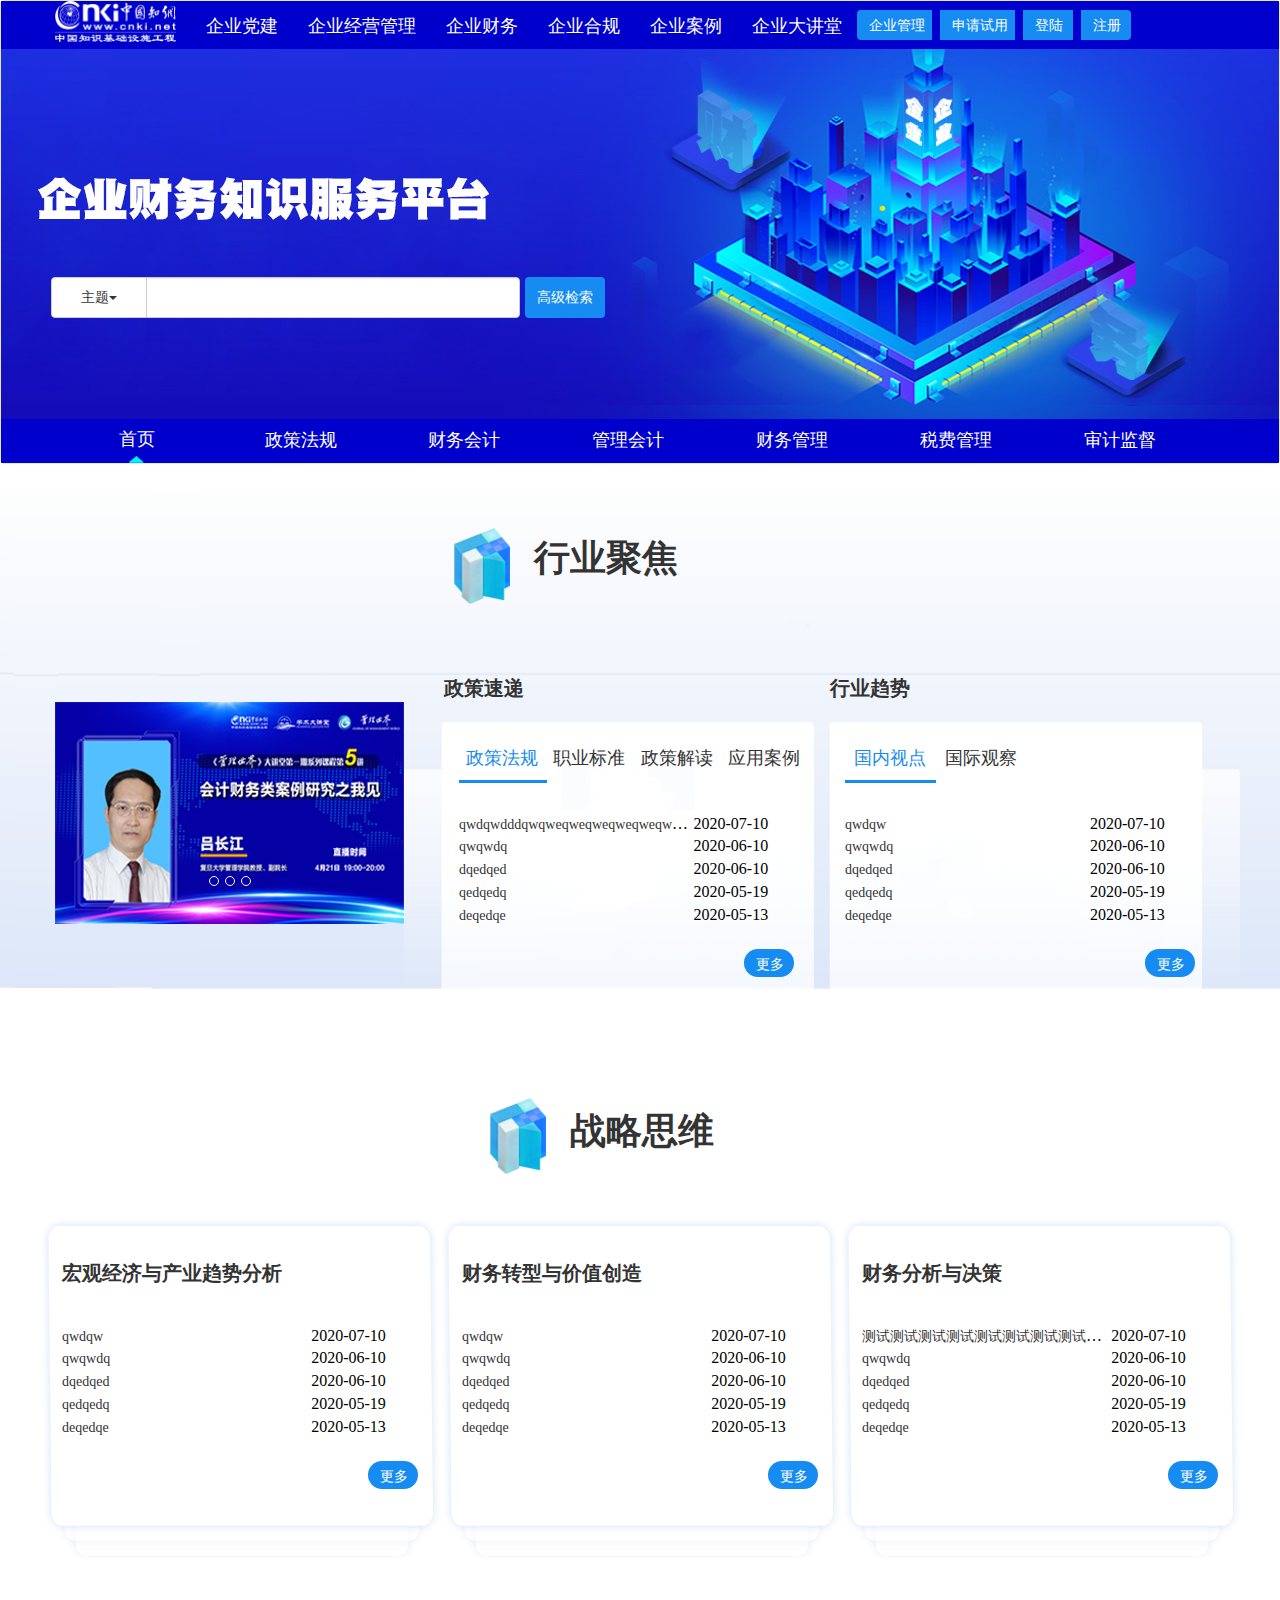
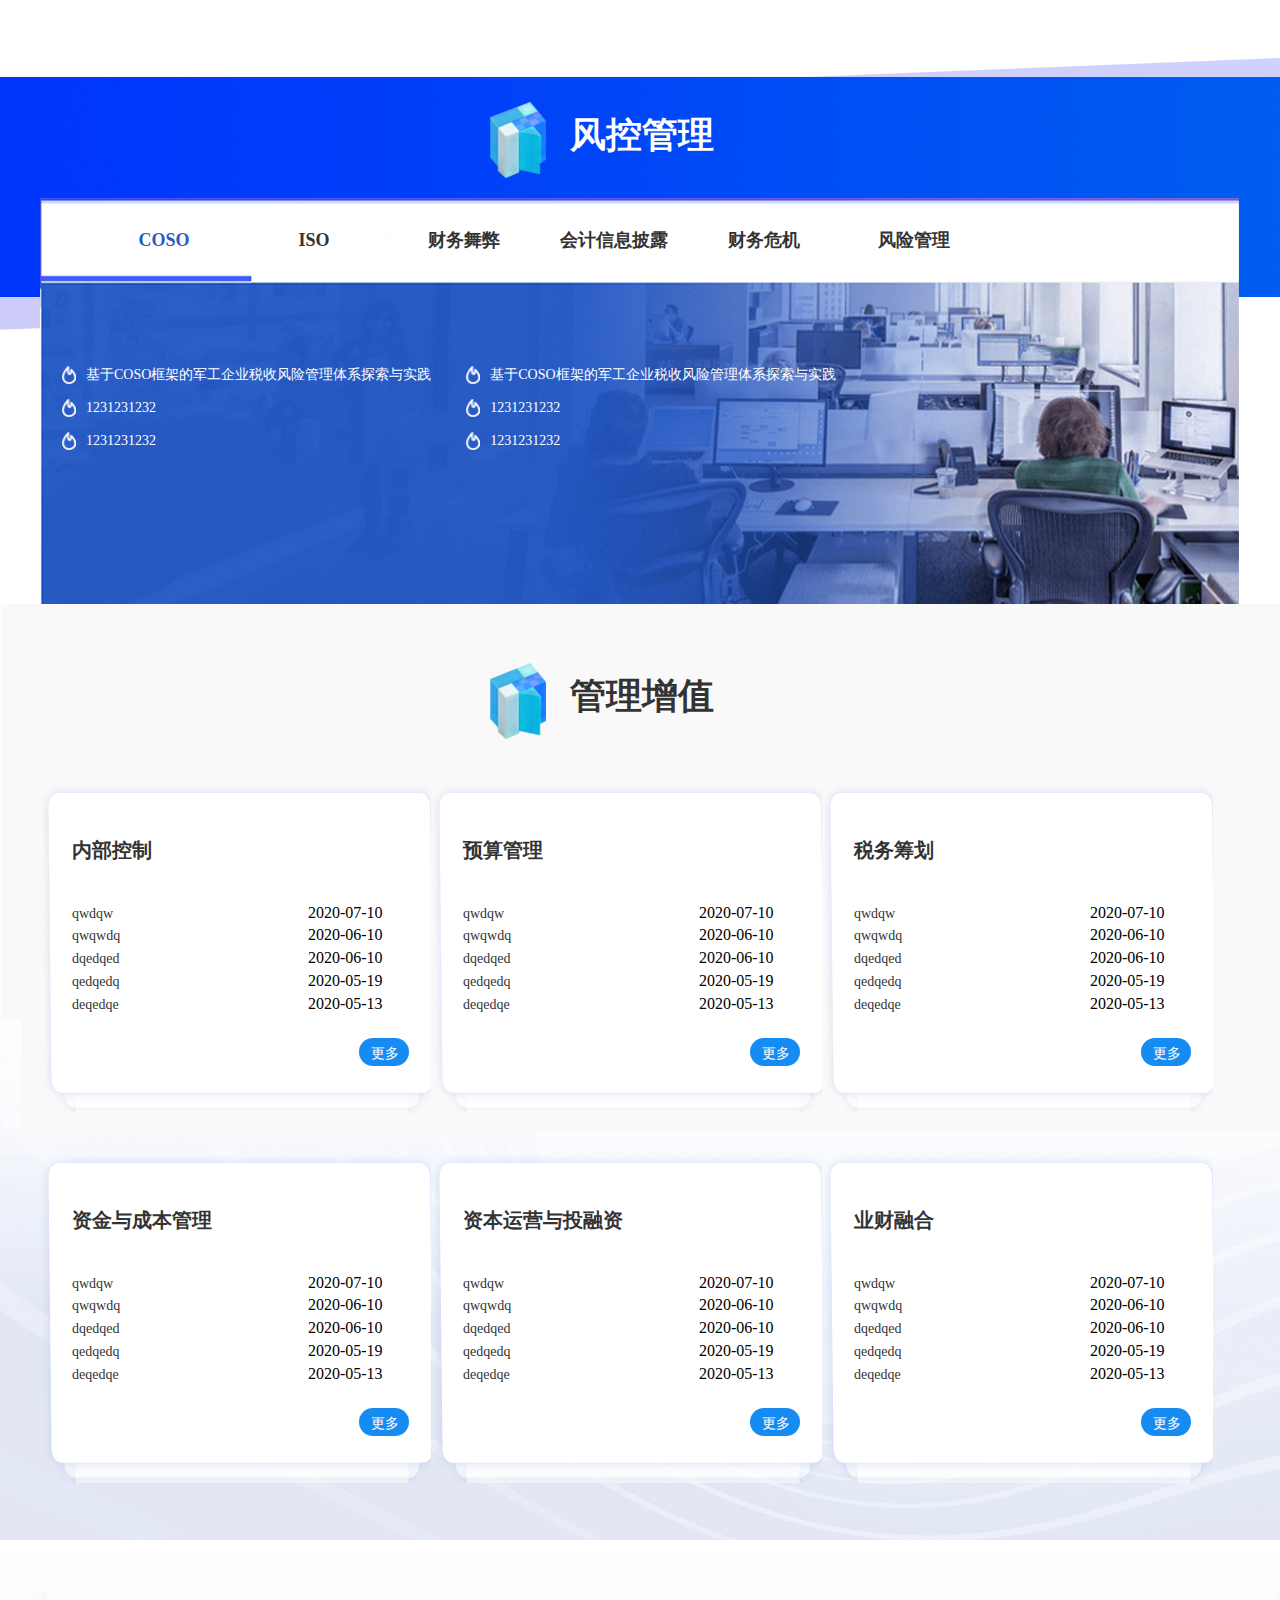
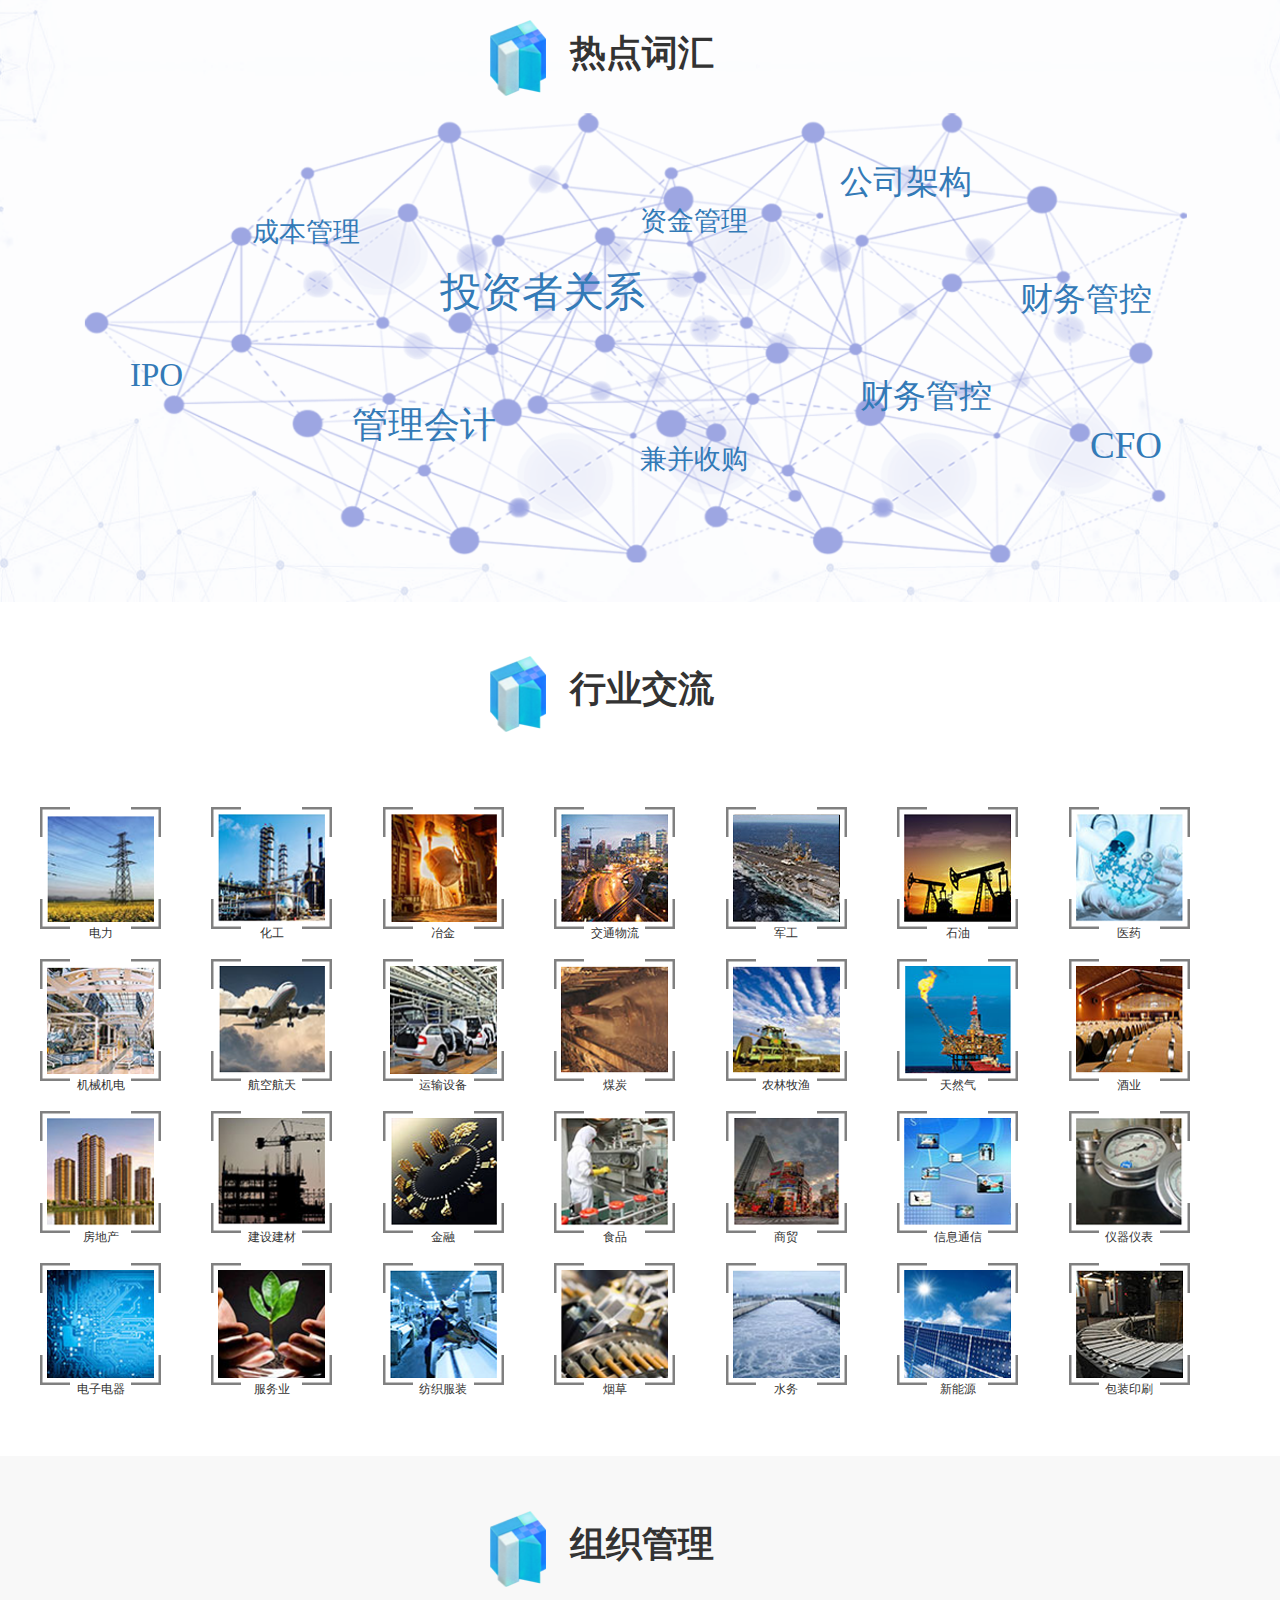
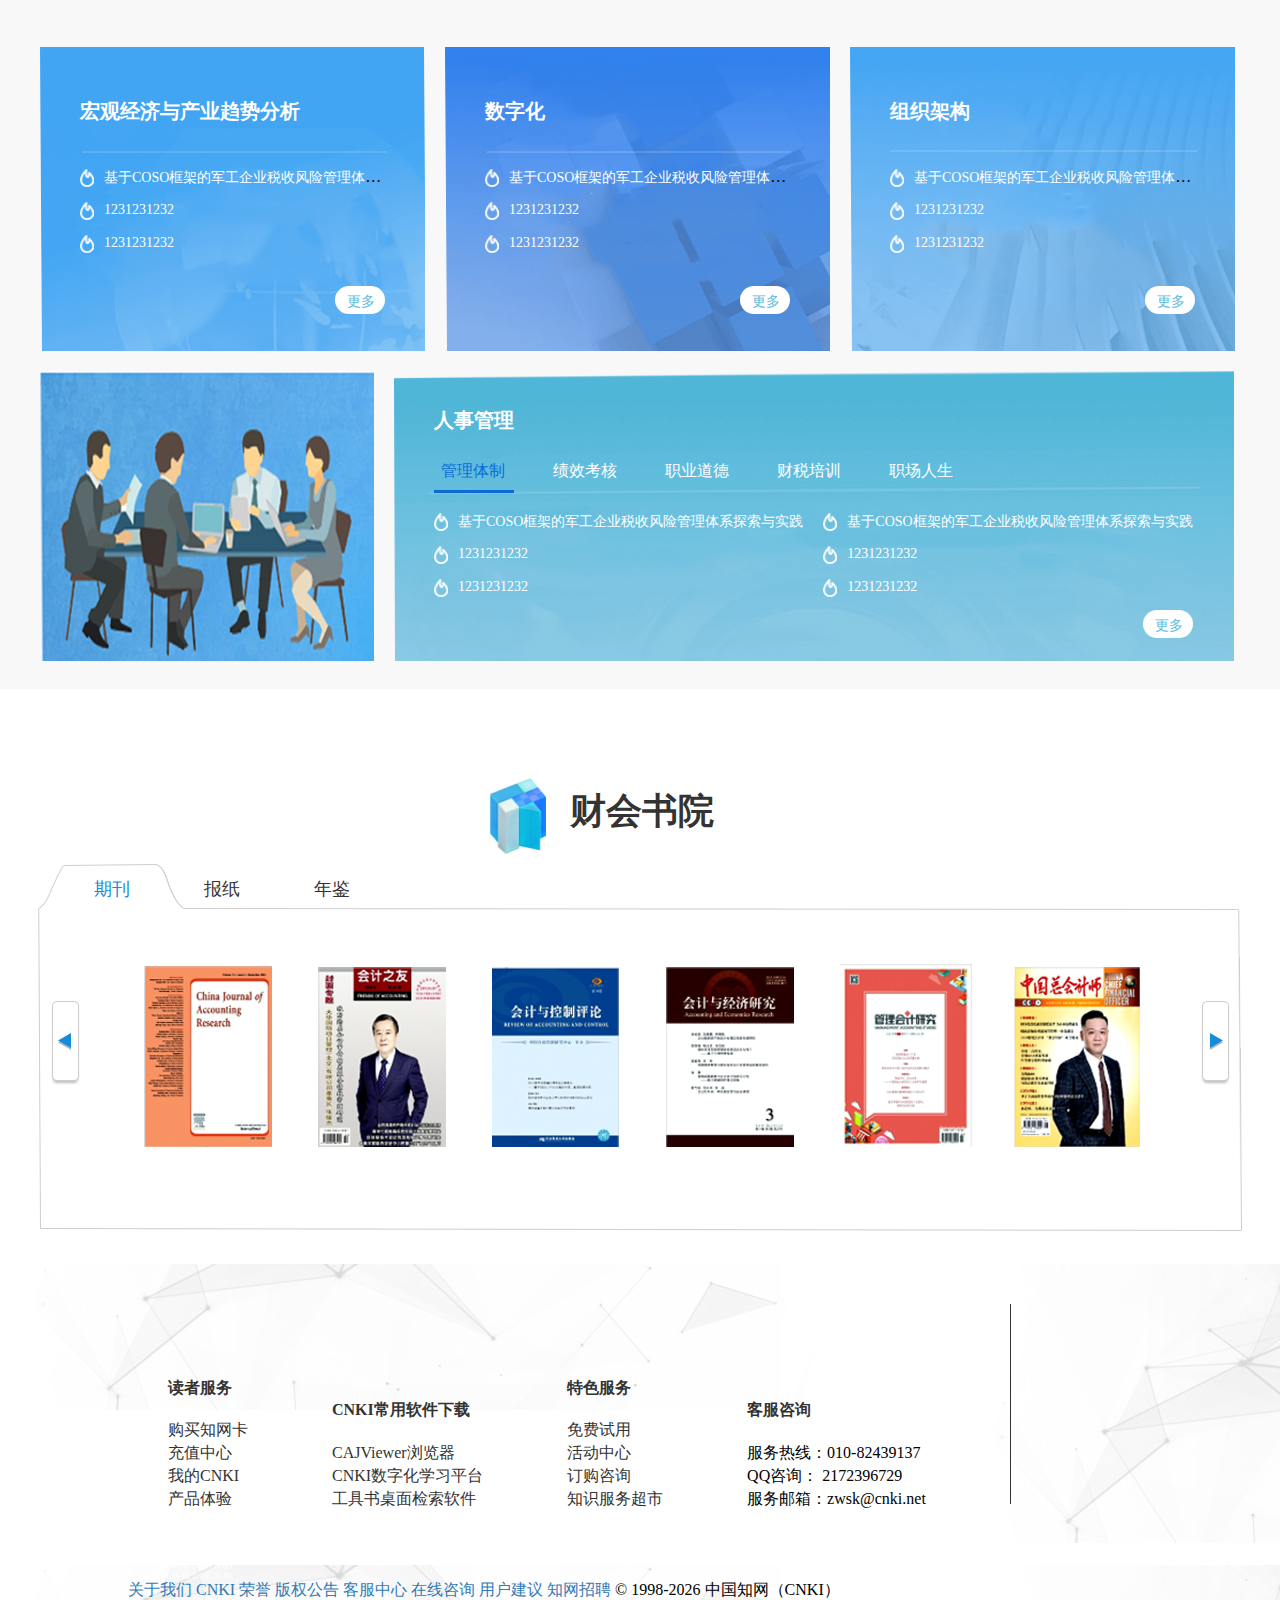
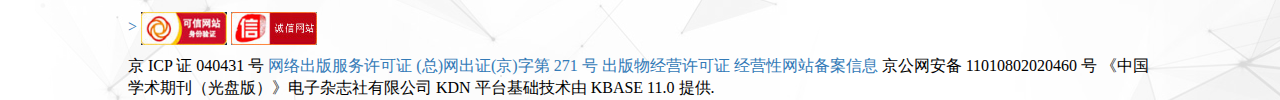
==== index1.html @ 9d5bb86f "update footer" ====
<!DOCTYPE html>
<html>
<head>
	<meta charset="utf-8">
	<meta http-equiv="X-UA-Compatible" content="IE=edge">
	<title>企业财务知识服务平台</title>
	<meta name="viewport" content="width=device-width, initial-scale=1">
	<!-- CSS styles -->
	<!-- Bootstrap -->
	<link rel="stylesheet" href="css/bootstrap.min.css">
    <link rel="stylesheet" href="css/styles1.css">
    <link rel="stylesheet" href="css/header.css">
</head>
<body>
	<!-- 头部内容 -->
	<header>
		<nav id="header-nav" class="navbar navbar-default">
		<div class="header-container">
			<div class="top-header"><!-- brand and top menu -->
					<div id="top-bar">
						<a class="navbar-brand" href="#">
							<img id="brand-img" src="images1/logo.png" alt="Brand" height="41px">
						</a>
						<ul class="nav navbar-nav pull-left" id="top-menu">
						<li><a href="#" target="_blank">企业党建</a></li>	
						<li><a href="#" target="_blank">企业经营管理</a></li>	
						<li><a href="#" target="_blank">企业财务</a></li>
						<li><a href="#" target="_blank">企业合规</a></li>
						<li><a href="#" target="_blank">企业案例</a></li>
						<li><a href="#" target="_blank">企业大讲堂</a></li>
						</ul>
						<div class="btn-group top-bar-group">
							<button class="btn btn-default" id="navbtn-1">企业管理</button>
							<button class="btn btn-default" id="navbtn-2">申请试用</button>
							<button class="btn btn-default" id="sign-in">登陆</button>
							<button class="btn btn-default" id="sign-up">注册</button>
						</div>
					</div>
				</div><!-- top-header -->
			<div id="banner">		
				<div class="search"><!-- 搜索栏目 -->
					<form class="navbar-form navbar-left" id="search-by-theme">
					<!-- 组合搜索 -->
					<div class="input-group">
				      <div class="input-group-btn">
				        <button type="button" class="btn btn-default dropdown-toggle" data-toggle="dropdown" aria-haspopup="true" aria-expanded="false">主题<span class="caret"></span></button>
				        <ul class="dropdown-menu">
				          <li><a href="#">主题1</a></li>
				          <li><a href="#">主题2</a></li>
				          <li><a href="#">主题3</a></li>
				          <li role="separator" class="divider"></li>
				          <li><a href="#">主题4</a></li>
				        </ul>
				      </div><!-- /btn-group -->
				      <input type="text" class="form-control" aria-label="...">
				    </div><!-- /input-group -->
				    <button type="submit" class="btn btn-default" id="search-btn">高级检索</button>
				    <!-- 表单提交 -->
					</form>
				</div><!-- 搜索栏目结束 -->

			</div><!-- end of banner -->
			<!-- 底部菜单栏 -->
				<div class="bottom-menu">
					<div class="container">
				    <ul class="nav navbar-nav">
					<li class="active" id="myactive"><a href="#">首页</a></li>	
					<li><a href="//hydev.cnki.net/kweb/home/index/ZCFGZK" target="_blank">政策法规</a></li>	
					<li><a href="//hydev.cnki.net/Kweb/home/index/CWKJZK" target="_blank">财务会计</a></li>
					<li><a href="//hydev.cnki.net/Kweb/home/index/NBSJZK" target="_blank">管理会计</a></li>
					<li><a href="//hydev.cnki.net/Kweb/home/index/CWGLZK" target="_blank">财务管理</a></li>
					<li><a href="//hydev.cnki.net/Kweb/home/index/SFGLZK" target="_blank">税费管理</a></li>
					<li><a href="//hydev.cnki.net/Kweb/home/index/NBSJZK" target="_blank">审计监督</a></li>
				    </ul>
				    </div>
		       </div><!-- 底部菜单栏结束 -->
		 </div>
		 <!-- 导航栏容器结束 -->
		</nav>
	</header>
	<!-- main-content -->
	<div id="main-content">
		<!-- 行业模块 -->
		<section id="industry">
			<div class="container ins-container">
				<div class="section-title ins-title">
				<img src="images1/section-title.png" alt="section-icon"><span>行业聚焦</span>
				</div> <!-- end of section-title -->
				<div class="ins-content">
					<div id="inbox1">
						<div id="show-img" class="carousel slide" data-ride="carousel">
						<ol class="carousel-indicators">
							<li data-target="#ins-img" data-slide-to="0" class=""></li>
							<li data-target="#ins-img" data-slide-to="1" class=""></li>
							<li data-target="#ins-img" data-slide-to="2" class=""></li>
						</ol>
						 <!-- Wrapper for slides -->
						<div class="carousel-inner" role="listbox">
							<div class="item active">
								<img src="images1/aman.png" alt="">
							</div>
							<div class="item">
								<img src="images1/aman.png" alt="">
							</div>
							<div class="item">
								<img src="images1/aman.png" alt="">
							</div>
						</div>
						<!-- Controls -->
						<!-- <a href="#ins-img" class="left carousel-control" role="button" data-slide="prev">
							<span class="glyphicon glyphicon-chevron-left" aria-hidden="true"></span>
    						<span class="sr-only">Previous</span>
						</a>
						<a href="#ins-img" class="right carousel-control" role="button" data-slide="next">
							<span class="glyphicon glyphicon-chevron-right" aria-hidden="true"></span>
     						<span class="sr-only">Next</span>
						</a> -->
					</div>	
				    </div>
					<div id="inbox2">
						<div class="inbox-title">政策速递</div>
						<div class="inbox-tabs">
							<ul id="inbox2-tab" class="nav-tabs">
								<li><a href="#zcfg" data-toggle="tab">政策法规</a></li>
								<li><a href="#zybz" data-toggle="tab">职业标准</a></li>
								<li><a href="#zcjd" data-toggle="tab">政策解读</a></li>
								<li><a href="#yyal" data-toggle="tab">应用案例</a></li>
							</ul>
						</div>
						<div id="inbox2-content" class="tab-content">
							<div class="tab-pane fade in active" id="zcfg">
								<table class="list-tb">
								<tr><td class="words"><a href="#">qwdqwdddqwqweqweqweqweqweqweqweqweqwe</a></td><td class="date">2020-07-10</td></tr>
								<tr><td class="words"><a href="">qwqwdq</a></td><td class="date">2020-06-10</td></tr>
								<tr><td class="words"><a href="">dqedqed</a></td><td class="date">2020-06-10</td></tr>
								<tr><td class="words"><a href="">qedqedq</a></td><td class="date">2020-05-19</td></tr>
								<tr><td class="words"><a href="">deqedqe</a></td><td class="date">2020-05-13</td></tr>
								</table>
								<button class="more-btn btn btn-default pull-right">更多</button>
							</div>
							<div class="tab-pane fade" id="zybz">
								<table class="list-tb">
								<tr><td class="words"><a href="#">asdasdasdad</a></td><td class="date">2020-07-10</td></tr>
								<tr><td class="words"><a href="">qwqwdq</a></td><td class="date">2020-06-10</td></tr>
								<tr><td class="words"><a href="">dqedqed</a></td><td class="date">2020-06-10</td></tr>
								<tr><td class="words"><a href="">qedqedq</a></td><td class="date">2020-05-19</td></tr>
								<tr><td class="words"><a href="">deqedqe</a></td><td class="date">2020-05-13</td></tr>
								</table>
								<button class="more-btn btn btn-default pull-right">更多</button>
							</div>
							<div class="tab-pane fade" id="zcjd">
								<table class="list-tb">
								<tr><td class="words"><a href="#">qwdqw</a></td><td class="date">2020-07-10</td></tr>
								<tr><td class="words"><a href="">qwqwdq</a></td><td class="date">2020-06-10</td></tr>
								<tr><td class="words"><a href="">dqedqed</a></td><td class="date">2020-06-10</td></tr>
								<tr><td class="words"><a href="">qedqedq</a></td><td class="date">2020-05-19</td></tr>
								<tr><td class="words"><a href="">deqedqe</a></td><td class="date">2020-05-13</td></tr>
								</table>
								<button class="more-btn btn btn-default pull-right">更多</button>
							</div>
							<div class="tab-pane fade" id="yyal">
								<table class="list-tb">
								<tr><td class="words"><a href="#">qwdqw</a></td><td class="date">2020-07-10</td></tr>
								<tr><td class="words"><a href="">qwqwdq</a></td><td class="date">2020-06-10</td></tr>
								<tr><td class="words"><a href="">dqedqed</a></td><td class="date">2020-06-10</td></tr>
								<tr><td class="words"><a href="">qedqedq</a></td><td class="date">2020-05-19</td></tr>
								<tr><td class="words"><a href="">deqedqe</a></td><td class="date">2020-05-13</td></tr>
								</table>
								<button class="more-btn btn btn-default pull-right">更多</button>
							</div>
						</div>
					</div>
					<div id="inbox3">
						<div class="inbox-title">行业趋势</div>
						<div class="inbox-tabs">
							<ul id="inbox3-tab" class="nav-tabs">
								<li><a href="#gnsd" data-toggle="tab">国内视点</a></li>
								<li><a href="#gjgc" data-toggle="tab">国际观察</a></li>
							</ul>
						</div>
						<div id="inbox3-content" class="tab-content">
							<div class="tab-pane fade in active" id="gnsd">
								<table class="list-tb">
								<tr><td class="words"><a href="#">qwdqw</a></td><td class="date">2020-07-10</td></tr>
								<tr><td class="words"><a href="">qwqwdq</a></td><td class="date">2020-06-10</td></tr>
								<tr><td class="words"><a href="">dqedqed</a></td><td class="date">2020-06-10</td></tr>
								<tr><td class="words"><a href="">qedqedq</a></td><td class="date">2020-05-19</td></tr>
								<tr><td class="words"><a href="">deqedqe</a></td><td class="date">2020-05-13</td></tr>
								</table>
								<button class="more-btn btn btn-default pull-right">更多</button>
							</div>
							<div class="tab-pane fade" id="gjgc">
								<table class="list-tb">
								<tr><td class="words"><a href="#">qwdqw</a></td><td class="date">2020-07-10</td></tr>
								<tr><td class="words"><a href="">qwqwdq</a></td><td class="date">2020-06-10</td></tr>
								<tr><td class="words"><a href="">dqedqed</a></td><td class="date">2020-06-10</td></tr>
								<tr><td class="words"><a href="">qedqedq</a></td><td class="date">2020-05-19</td></tr>
								<tr><td class="words"><a href="">deqedqe</a></td><td class="date">2020-05-13</td></tr>
								</table>
								<button class="more-btn btn btn-default pull-right">更多</button>
							</div>
						</div>
					</div>
				</div>
			</div>
		</section>

		<!-- 战略思维模块 -->
		<section id="strategy">
			<div class="str-container">
				<div class="section-title">
					<h2 class="center"><img src="images1/section-title.png" alt="section-icon"><span>战略思维</span></h2>
				</div>
				<div class="str-content">
					<div class="str-box">
						<div class="str-sub-title">宏观经济与产业趋势分析</div>
						<table class="list-tb">
							<tr><td class="words"><a href="#">qwdqw</a></td><td class="date">2020-07-10</td></tr>
							<tr><td class="words"><a href="">qwqwdq</a></td><td class="date">2020-06-10</td></tr>
							<tr><td class="words"><a href="">dqedqed</a></td><td class="date">2020-06-10</td></tr>
							<tr><td class="words"><a href="">qedqedq</a></td><td class="date">2020-05-19</td></tr>
							<tr><td class="words"><a href="">deqedqe</a></td><td class="date">2020-05-13</td></tr>
						</table>
						<button class="more-btn btn btn-default pull-right">更多</button>
					</div>
					<div class="str-box">
						<div class="str-sub-title">财务转型与价值创造</div>
						<table class="list-tb">
							<tr><td class="words"><a href="#">qwdqw</a></td><td class="date">2020-07-10</td></tr>
							<tr><td class="words"><a href="">qwqwdq</a></td><td class="date">2020-06-10</td></tr>
							<tr><td class="words"><a href="">dqedqed</a></td><td class="date">2020-06-10</td></tr>
							<tr><td class="words"><a href="">qedqedq</a></td><td class="date">2020-05-19</td></tr>
							<tr><td class="words"><a href="">deqedqe</a></td><td class="date">2020-05-13</td></tr>
						</table>
						<button class="more-btn btn btn-default pull-right">更多</button>
					</div>
					<div class="str-box">
						<div class="str-sub-title">财务分析与决策</div>
						<table class="list-tb">
							<tr><td class="words"><a href="#">测试测试测试测试测试测试测试测试测试测试测试测试测试测试测试</a></td><td class="date">2020-07-10</td></tr>
							<tr><td class="words"><a href="">qwqwdq</a></td><td class="date">2020-06-10</td></tr>
							<tr><td class="words"><a href="">dqedqed</a></td><td class="date">2020-06-10</td></tr>
							<tr><td class="words"><a href="">qedqedq</a></td><td class="date">2020-05-19</td></tr>
							<tr><td class="words"><a href="">deqedqe</a></td><td class="date">2020-05-13</td></tr>
						</table>
						<button class="more-btn btn btn-default pull-right">更多</button>
						</div>
				</div><!-- end of str-content -->
			</div>
		</section>

		<!-- 风控管理模块 -->
		<section id="risk-management">
			<div class="rsk-container">
				<div class="section-title">
				<h2 class="center"><img src="images1/section-title.png" alt="section-icon"><span>风控管理</span></h2>
				</div>
				<div class="risk-content">
					<div id="rsk-title">
						<ul id="rsk-tab" class="nav-tabs">
							<li><a href="#coso" data-toggle="tab">COSO</a></li>
							<li><a href="#iso" data-toggle="tab">ISO</a></li>
							<li><a href="#cwwb" data-toggle="tab">财务舞弊</a></li>
							<li><a href="#kjxx" data-toggle="tab">会计信息披露</a></li>
							<li><a href="#cwwj" data-toggle="tab">财务危机</a></li>
							<li><a href="#fxgl" data-toggle="tab">风险管理</a></li>
						</ul>
					</div>
					<div id="rsk-body" class="tab-content">
						<div class="tab-pane fade in active" id="coso">
							<div class="rsk-left">
								<ul class="nav bullet-points">
								<li><img src="images1/01-icon.png" alt=""><span>基于COSO框架的军工企业税收风险管理体系探索与实践</span></li>
								<li><img src="images1/01-icon.png" alt=""><span>1231231232</span></li>
								<li><img src="images1/01-icon.png" alt=""><span>1231231232</span></li>
								</ul>
							</div>
							<div class="rsk-right">
								<ul class="nav bullet-points">
								<li><img src="images1/01-icon.png" alt=""><span>基于COSO框架的军工企业税收风险管理体系探索与实践</span></li>
								<li><img src="images1/01-icon.png" alt=""><span>1231231232</span></li>
								<li><img src="images1/01-icon.png" alt=""><span>1231231232</span></li>
								</ul>
							</div>
						</div>
						<div class="tab-pane fade" id="iso">
							<div class="rsk-left">
								<ul class="nav bullet-points">
								<li><img src="images1/01-icon.png" alt=""><span>基于COSO框架的军工企业税收风险管理体系探索与实践</span></li>
								<li><img src="images1/01-icon.png" alt=""><span>1231231232</span></li>
								<li><img src="images1/01-icon.png" alt=""><span>1231231232</span></li>
								</ul>
							</div>
							<div class="rsk-right">
								<ul class="nav bullet-points">
								<li><img src="images1/01-icon.png" alt=""><span>基于COSO框架的军工企业税收风险管理体系探索与实践</span></li>
								<li><img src="images1/01-icon.png" alt=""><span>1231231232</span></li>
								<li><img src="images1/01-icon.png" alt=""><span>1231231232</span></li>
								</ul>
							</div>
						</div>
						<div class="tab-pane fade" id="cwwb">
							<div class="rsk-left">
								<ul class="nav bullet-points">
								<li><img src="images1/01-icon.png" alt=""><span>基于COSO框架的军工企业税收风险管理体系探索与实践</span></li>
								<li><img src="images1/01-icon.png" alt=""><span>1231231232</span></li>
								<li><img src="images1/01-icon.png" alt=""><span>1231231232</span></li>
								</ul>
							</div>
							<div class="rsk-right">
								<ul class="nav bullet-points">
								<li><img src="images1/01-icon.png" alt=""><span>基于COSO框架的军工企业税收风险管理体系探索与实践</span></li>
								<li><img src="images1/01-icon.png" alt=""><span>1231231232</span></li>
								<li><img src="images1/01-icon.png" alt=""><span>1231231232</span></li>
								</ul>
							</div>
						</div>
						<div class="tab-pane fade" id="kjxx">
							<div class="rsk-left">
								<ul class="nav bullet-points">
								<li><img src="images1/01-icon.png" alt=""><span>基于COSO框架的军工企业税收风险管理体系探索与实践</span></li>
								<li><img src="images1/01-icon.png" alt=""><span>1231231232</span></li>
								<li><img src="images1/01-icon.png" alt=""><span>1231231232</span></li>
								</ul>
							</div>
							<div class="rsk-right">
								<ul class="nav bullet-points">
								<li><img src="images1/01-icon.png" alt=""><span>基于COSO框架的军工企业税收风险管理体系探索与实践</span></li>
								<li><img src="images1/01-icon.png" alt=""><span>1231231232</span></li>
								<li><img src="images1/01-icon.png" alt=""><span>1231231232</span></li>
								</ul>
							</div>
						</div>
						<div class="tab-pane fade" id="cwwj">
							<div class="rsk-left">
								<ul class="nav bullet-points">
								<li><img src="images1/01-icon.png" alt=""><span>基于COSO框架的军工企业税收风险管理体系探索与实践</span></li>
								<li><img src="images1/01-icon.png" alt=""><span>1231231232</span></li>
								<li><img src="images1/01-icon.png" alt=""><span>1231231232</span></li>
								</ul>
							</div>
							<div class="rsk-right">
								<ul class="nav bullet-points">
								<li><img src="images1/01-icon.png" alt=""><span>基于COSO框架的军工企业税收风险管理体系探索与实践</span></li>
								<li><img src="images1/01-icon.png" alt=""><span>1231231232</span></li>
								<li><img src="images1/01-icon.png" alt=""><span>1231231232</span></li>
								</ul>
							</div>
						</div>
						<div class="tab-pane fade" id="fxgl">
							<div class="rsk-left">
								<ul class="nav bullet-points">
								<li><img src="images1/01-icon.png" alt=""><span>基于COSO框架的军工企业税收风险管理体系探索与实践</span></li>
								<li><img src="images1/01-icon.png" alt=""><span>1231231232</span></li>
								<li><img src="images1/01-icon.png" alt=""><span>1231231232</span></li>
								</ul>
							</div>
							<div class="rsk-right">
								<ul class="nav bullet-points">
								<li><img src="images1/01-icon.png" alt=""><span>基于COSO框架的军工企业税收风险管理体系探索与实践</span></li>
								<li><img src="images1/01-icon.png" alt=""><span>1231231232</span></li>
								<li><img src="images1/01-icon.png" alt=""><span>1231231232</span></li>
								</ul>
							</div>
						</div>
					</div>
				</div>
			</div>
		</section>
		<!-- 管理增值模块 -->
		<section id="improvement-management">
			<div class="imp-container">
				<div class="section-title">
				<h2 class="center"><img src="images1/section-title.png" alt="section-icon"><span>管理增值</span></h2>
				</div>
				<div class="imp-layout">
				<div class="imp-row">
					<div class="imp-box" id="nbkz">
						<div class="imp-subtitle">内部控制</div>
						<div class="imp-boxbody">
							<table class="list-tb">
							<tr><td class="words"><a href="#">qwdqw</a></td><td class="date">2020-07-10</td></tr>
							<tr><td class="words"><a href="">qwqwdq</a></td><td class="date">2020-06-10</td></tr>
							<tr><td class="words"><a href="">dqedqed</a></td><td class="date">2020-06-10</td></tr>
							<tr><td class="words"><a href="">qedqedq</a></td><td class="date">2020-05-19</td></tr>
							<tr><td class="words"><a href="">deqedqe</a></td><td class="date">2020-05-13</td></tr>
						</table>
						<button class="more-btn btn btn-default pull-right">更多</button>
						</div>
					</div>
					<div class="imp-box" id="ysgl">
						<div class="imp-subtitle">预算管理</div>
						<div class="imp-boxbody">
							<table class="list-tb">
							<tr><td class="words"><a href="#">qwdqw</a></td><td class="date">2020-07-10</td></tr>
							<tr><td class="words"><a href="">qwqwdq</a></td><td class="date">2020-06-10</td></tr>
							<tr><td class="words"><a href="">dqedqed</a></td><td class="date">2020-06-10</td></tr>
							<tr><td class="words"><a href="">qedqedq</a></td><td class="date">2020-05-19</td></tr>
							<tr><td class="words"><a href="">deqedqe</a></td><td class="date">2020-05-13</td></tr>
						</table>
						<button class="more-btn btn btn-default pull-right">更多</button>
						</div>
					</div>
					<div class="imp-box" id="swch">
						<div class="imp-subtitle">税务筹划</div>
						<div class="imp-boxbody">
							<table class="list-tb">
							<tr><td class="words"><a href="#">qwdqw</a></td><td class="date">2020-07-10</td></tr>
							<tr><td class="words"><a href="">qwqwdq</a></td><td class="date">2020-06-10</td></tr>
							<tr><td class="words"><a href="">dqedqed</a></td><td class="date">2020-06-10</td></tr>
							<tr><td class="words"><a href="">qedqedq</a></td><td class="date">2020-05-19</td></tr>
							<tr><td class="words"><a href="">deqedqe</a></td><td class="date">2020-05-13</td></tr>
						</table>
						<button class="more-btn btn btn-default pull-right">更多</button>
						</div>
					</div>
				</div>
				<div class="imp-row">
					<div class="imp-box" id="zjycb">
						<div class="imp-subtitle">资金与成本管理</div>
						<div class="imp-boxbody">
							<table class="list-tb">
							<tr><td class="words"><a href="#">qwdqw</a></td><td class="date">2020-07-10</td></tr>
							<tr><td class="words"><a href="">qwqwdq</a></td><td class="date">2020-06-10</td></tr>
							<tr><td class="words"><a href="">dqedqed</a></td><td class="date">2020-06-10</td></tr>
							<tr><td class="words"><a href="">qedqedq</a></td><td class="date">2020-05-19</td></tr>
							<tr><td class="words"><a href="">deqedqe</a></td><td class="date">2020-05-13</td></tr>
						</table>
						<button class="more-btn btn btn-default pull-right">更多</button>
						</div>
					</div>
					<div class="imp-box" id="zbytr">
						<div class="imp-subtitle">资本运营与投融资</div>
						<div class="imp-boxbody">
							<table class="list-tb">
							<tr><td class="words"><a href="#">qwdqw</a></td><td class="date">2020-07-10</td></tr>
							<tr><td class="words"><a href="">qwqwdq</a></td><td class="date">2020-06-10</td></tr>
							<tr><td class="words"><a href="">dqedqed</a></td><td class="date">2020-06-10</td></tr>
							<tr><td class="words"><a href="">qedqedq</a></td><td class="date">2020-05-19</td></tr>
							<tr><td class="words"><a href="">deqedqe</a></td><td class="date">2020-05-13</td></tr>
						</table>
						<button class="more-btn btn btn-default pull-right">更多</button>
						</div>
					</div>
					<div class="imp-box" id="ycrh">
						<div class="imp-subtitle">业财融合</div>
						<div class="imp-boxbody">
							<table class="list-tb">
							<tr><td class="words"><a href="#">qwdqw</a></td><td class="date">2020-07-10</td></tr>
							<tr><td class="words"><a href="">qwqwdq</a></td><td class="date">2020-06-10</td></tr>
							<tr><td class="words"><a href="">dqedqed</a></td><td class="date">2020-06-10</td></tr>
							<tr><td class="words"><a href="">qedqedq</a></td><td class="date">2020-05-19</td></tr>
							<tr><td class="words"><a href="">deqedqe</a></td><td class="date">2020-05-13</td></tr>
						</table>
						<button class="more-btn btn btn-default pull-right">更多</button>
						</div>
					</div>
				</div>
				</div> <!-- end of imp layout -->
			</div>
		</section>
		<!-- 热点词汇section -->
		<section id="heat-container">
			<div class="heat-container">
				<div class="section-title">
				<h2 class="center"><img src="images1/section-title.png" alt="section-icon"><span>热点词汇</span></h2>
				</div>
				<div class="map-words">
					<div id="mw1"><a href="#" target="_blank">成本管理</a></div>
					<div id="mw2"><a href="#" target="_blank">IPO</a></div>
					<div id="mw3"><a href="#" target="_blank">管理会计</a></div>
					<div id="mw4"><a href="#" target="_blank">投资者关系</a></div>
					<div id="mw5"><a href="#" target="_blank">资金管理</a></div>
					<div id="mw6"><a href="#" target="_blank">兼并收购</a></div>
					<div id="mw7"><a href="#" target="_blank">公司架构</a></div>
					<div id="mw8"><a href="#" target="_blank">财务管控</a></div>
					<div id="mw9"><a href="#" target="_blank">财务管控</a></div>
					<div id="mw10"><a href="#" target="_blank">CFO</a></div>
				</div>
			</div>
		</section>
		<!-- 行业交流模块 -->
		<section id="communication">
			<div class="com-container">
				<div class="section-title">
				<h2 class="center"><img src="images1/section-title.png" alt="section-icon"><span>行业交流</span></h2>
				</div>
				<div class="com-content">
					<table id="com-layout">
				<tr>
					<td><div id="com-box"><a href="#" target="_blank"><img src="images1/ins1-dianli.png" alt="电力"><span>电力</span></a></div></td>
					<td><div id="com-box"><a href="#" target="_blank"><img src="images1/ins2-huagong.png" alt="化工"><span>化工</span></a></div></td>
					<td><div id="com-box"><a href="#" target="_blank"><img src="images1/ins3-yejin.png" alt="冶金"><span>冶金</span></a></div></td>
					<td><div id="com-box"><a href="#" target="_blank"><img src="images1/ins4-jiaotong.jpg" alt="交通物流"><span>交通物流</span></a></div></td>
					<td><div id="com-box"><a href="#" target="_blank"><img src="images1/ins5-jungong.jpg" alt="军工"><span>军工</span></a></div></td>
					<td><div id="com-box"><a href="#" target="_blank"><img src="images1/ins6-shiyou.png" alt="石油"><span>石油</span></a></div></td>
					<td><div id="com-box"><a href="#" target="_blank"><img src="images1/ins7-yiyao.png" alt="医药"><span>医药</span></a></div></td>
				</tr>
				<tr>
					<td><div id="com-box"><a href="#" target="_blank"><img src="images1/ins8-jixie.png" alt="机械机电"><span>机械机电</span></a></div></td>
					<td><div id="com-box"><a href="#" target="_blank"><img src="images1/ins9-hangkong.png" alt="航空航天"><span>航空航天</span></a></div></td>
					<td><div id="com-box"><a href="#" target="_blank"><img src="images1/ins10-yunshu.png" alt="运输设备"><span>运输设备</span></a></div></td>
					<td><div id="com-box"><a href="#" target="_blank"><img src="images1/ins11-meitan.png" alt="煤炭"><span>煤炭</span></a></div></td>
					<td><div id="com-box"><a href="#" target="_blank"><img src="images1/ins12-nonglin.png" alt="农林牧渔"><span>农林牧渔</span></a></div></td>
					<td><div id="com-box"><a href="#" target="_blank"><img src="images1/ins13-tianranqi.png" alt="天然气"><span>天然气</span></a></div></td>
					<td><div id="com-box"><a href="#" target="_blank"><img src="images1/ins14-jiuye.png" alt="酒业"><span>酒业</span></a></div></td>
				</tr>
				<tr>
					<td><div id="com-box"><a href="#" target="_blank"><img src="images1/ins15-fangdichan.png" alt="房地产"><span>房地产</span></a></div></td>
					<td><div id="com-box"><a href="#" target="_blank"><img src="images1/ins16-jianshe.png" alt="建设建材"><span>建设建材</span></a></div></td>
					<td><div id="com-box"><a href="#" target="_blank"><img src="images1/ins17-jinrong.png" alt="金融"><span>金融</span></a></div></td>
					<td><div id="com-box"><a href="#" target="_blank"><img src="images1/ins18-shipin.png" alt="食品"><span>食品</span></a></div></td>
					<td><div id="com-box"><a href="#" target="_blank"><img src="images1/ins19-shangmao.png" alt="商贸"><span>商贸</span></a></div></td>
					<td><div id="com-box"><a href="#" target="_blank"><img src="images1/ins20-xinxi.png" alt="信息通信"><span>信息通信</span></a></div></td>
					<td><div id="com-box"><a href="#" target="_blank"><img src="images1/ins21-yiqi.png" alt="仪器仪表"><span>仪器仪表</span></a></div></td>
				</tr>
				<tr>
					<td><div id="com-box"><a href="#" target="_blank"><img src="images1/ins22-dianzi.png" alt="电子电器"><span>电子电器</span></a></div></td>
					<td><div id="com-box"><a href="#" target="_blank"><img src="images1/ins37-fuwu.png" alt="服务业"><span>服务业</span></a></div></td>
					<td><div id="com-box"><a href="#" target="_blank"><img src="images1/ins38-fangzhi.png" alt="纺织服装"><span>纺织服装</span></a></a></div></td>
					<td><div id="com-box"><a href="#" target="_blank"><img src="images1/ins39-yancao.png" alt="烟草"><span>烟草</span></a></div></td>
					<td><div id="com-box"><a href="#" target="_blank"><img src="images1/ins40-shuiwu.png" alt="水务"><span>水务</span></a></div></td>
					<td><div id="com-box"><a href="#" target="_blank"><img src="images1/ins41-xinenegyuan.png" alt="新能源"><span>新能源</span></a></div></td>
					<td><div id="com-box"><a href="#" target="_blank"><img src="images1/ins42-baozhuang.png" alt="包装印刷"><span>包装印刷</span></a></div></td>
				</tr>
			</table>
				</div>
			</div>
		</section>
		<!-- 组织管理模块 -->
		<section id="organization-management">
			<div class="org-container">
				<div class="section-title">
				<h2 class="center"><img src="images1/section-title.png" alt="section-icon"><span>组织管理</span></h2>
				</div>
				<div class="org-content">
					<div class="org-row">
						<div id="org-box1">
							<div class="org-subtitle">
								宏观经济与产业趋势分析
							</div>
							<div class="org-lists">
								<ul class="nav bullet-points">
								<li><img src="images1/01-icon.png" alt=""><span>基于COSO框架的军工企业税收风险管理体系探索与实践</span></li>
								<li><img src="images1/01-icon.png" alt=""><span>1231231232</span></li>
								<li><img src="images1/01-icon.png" alt=""><span>1231231232</span></li>
								</ul>
								<button class="more-btn-white btn btn-default pull-right">更多</button>
							</div>
						</div>
						<div id="org-box2">
							<div class="org-subtitle">
								数字化
							</div>
							<div class="org-lists">
								<ul class="nav bullet-points">
								<li><img src="images1/01-icon.png" alt=""><span>基于COSO框架的军工企业税收风险管理体系探索与实践</span></li>
								<li><img src="images1/01-icon.png" alt=""><span>1231231232</span></li>
								<li><img src="images1/01-icon.png" alt=""><span>1231231232</span></li>
								</ul>
								<button class="more-btn-white btn btn-default pull-right">更多</button>
							</div>
						</div>
						<div id="org-box3">
							<div class="org-subtitle">
								组织架构
							</div>
							<div class="org-lists">
								<ul class="nav bullet-points">
								<li><img src="images1/01-icon.png" alt=""><span>基于COSO框架的军工企业税收风险管理体系探索与实践</span></li>
								<li><img src="images1/01-icon.png" alt=""><span>1231231232</span></li>
								<li><img src="images1/01-icon.png" alt=""><span>1231231232</span></li>
								</ul>
								<button class="more-btn-white btn btn-default pull-right">更多</button>
							</div>
						</div>
					</div>
					<div class="org-row">
						<div id="org-box4"></div>
						<div id="org-box5">
							<div class="org-subtitle">
								人事管理
							</div>
							<div class="org-tabs">
								<ul id="org-nav" class="nav-tabs">
								<li><a href="#gltz" data-toggle="tab">管理体制</a></li>
								<li><a href="#jxkh" data-toggle="tab">绩效考核</a></li>
								<li><a href="#zydd" data-toggle="tab">职业道德</a></li>
								<li><a href="#cspx" data-toggle="tab">财税培训</a></li>
								<li><a href="#zcrs" data-toggle="tab">职场人生</a></li>
								</ul>
							</div>
							<div class="org-lists tab-content">
								<div class="tab-pane active fade" id="gltz">
									<div class="org-col1">
									<ul class="nav bullet-points">
									<li><img src="images1/01-icon.png" alt=""><span>基于COSO框架的军工企业税收风险管理体系探索与实践</span></li>
									<li><img src="images1/01-icon.png" alt=""><span>1231231232</span></li>
									<li><img src="images1/01-icon.png" alt=""><span>1231231232</span></li>
									</ul>
									</div>
									<div class="org-col2">
									<ul class="nav bullet-points">
									<li><img src="images1/01-icon.png" alt=""><span>基于COSO框架的军工企业税收风险管理体系探索与实践</span></li>
									<li><img src="images1/01-icon.png" alt=""><span>1231231232</span></li>
									<li><img src="images1/01-icon.png" alt=""><span>1231231232</span></li>
									</ul>
									<button class="more-btn-white btn btn-default pull-right">更多</button>
									</div>
								</div>
								<div class="tab-pane fade" id="jxkh">
									<div class="org-col1">
									<ul class="nav bullet-points">
									<li><img src="images1/01-icon.png" alt=""><span>基于COSO框架的军工企业税收风险管理体系探索与实践</span></li>
									<li><img src="images1/01-icon.png" alt=""><span>1231231232</span></li>
									<li><img src="images1/01-icon.png" alt=""><span>1231231232</span></li>
									</ul>
									</div>
									<div class="org-col2">
									<ul class="nav bullet-points">
									<li><img src="images1/01-icon.png" alt=""><span>基于COSO框架的军工企业税收风险管理体系探索与实践</span></li>
									<li><img src="images1/01-icon.png" alt=""><span>1231231232</span></li>
									<li><img src="images1/01-icon.png" alt=""><span>1231231232</span></li>
									</ul>
									<button class="more-btn-white btn btn-default pull-right">更多</button>
									</div>
								</div>
								<div class="tab-pane fade" id="zydd">
									<div class="org-col1">
									<ul class="nav bullet-points">
									<li><img src="images1/01-icon.png" alt=""><span>基于COSO框架的军工企业税收风险管理体系探索与实践</span></li>
									<li><img src="images1/01-icon.png" alt=""><span>1231231232</span></li>
									<li><img src="images1/01-icon.png" alt=""><span>1231231232</span></li>
									</ul>
									</div>
									<div class="org-col2">
									<ul class="nav bullet-points">
									<li><img src="images1/01-icon.png" alt=""><span>基于COSO框架的军工企业税收风险管理体系探索与实践</span></li>
									<li><img src="images1/01-icon.png" alt=""><span>1231231232</span></li>
									<li><img src="images1/01-icon.png" alt=""><span>1231231232</span></li>
									</ul>
									<button class="more-btn-white btn btn-default pull-right">更多</button>
									</div>
								</div>
								<div class="tab-pane fade" id="cspx">
									<div class="org-col1">
									<ul class="nav bullet-points">
									<li><img src="images1/01-icon.png" alt=""><span>基于COSO框架的军工企业税收风险管理体系探索与实践</span></li>
									<li><img src="images1/01-icon.png" alt=""><span>1231231232</span></li>
									<li><img src="images1/01-icon.png" alt=""><span>1231231232</span></li>
									</ul>
									</div>
									<div class="org-col2">
									<ul class="nav bullet-points">
									<li><img src="images1/01-icon.png" alt=""><span>基于COSO框架的军工企业税收风险管理体系探索与实践</span></li>
									<li><img src="images1/01-icon.png" alt=""><span>1231231232</span></li>
									<li><img src="images1/01-icon.png" alt=""><span>1231231232</span></li>
									</ul>
									<button class="more-btn-white btn btn-default pull-right">更多</button>
									</div>
								</div>
								<div class="tab-pane fade" id="zcrs">
									<div class="org-col1">
									<ul class="nav bullet-points">
									<li><img src="images1/01-icon.png" alt=""><span>基于COSO框架的军工企业税收风险管理体系探索与实践</span></li>
									<li><img src="images1/01-icon.png" alt=""><span>1231231232</span></li>
									<li><img src="images1/01-icon.png" alt=""><span>1231231232</span></li>
									</ul>
									</div>
									<div class="org-col2">
									<ul class="nav bullet-points">
									<li><img src="images1/01-icon.png" alt=""><span>基于COSO框架的军工企业税收风险管理体系探索与实践</span></li>
									<li><img src="images1/01-icon.png" alt=""><span>1231231232</span></li>
									<li><img src="images1/01-icon.png" alt=""><span>1231231232</span></li>
									</ul>
									<button class="more-btn-white btn btn-default pull-right">更多</button>
									</div>
								</div>
							</div>
						</div>
					</div>
				</div>
			</div>
		</section>
		<!-- 财会书院模块 -->
		<section id="book-section">
			<div class="book-container">
				<div class="section-title">
				<h2 class="center"><img src="images1/section-title.png" alt="section-icon"><span>财会书院</span></h2>
				</div>
				<div class="book-shelf">
					<div class="book-subtitle">
						<ul id="book-title" class="nav-tabs">
						<li><a href="#qikan" data-toggle="tab">期刊</a></li>
						<li><a href="#baozhi" data-toggle="tab">报纸</a></li>
						<li><a href="#nianjian" data-toggle="tab">年鉴</a></li>
						</ul>
					</div>
					<div id="show-book" class="tab-content">
						<div class="tab-pane fade in active" id="qikan">
							<img src="images1/left.png" class="pull-left btn go-left" alt="">
							<img src="images1/right.png" class="pull-right btn go-right" alt="">
							<div class="books">
							<ul class="book-list">
							<li><a href=""><img src="images1/44-book1.png" alt=""></a></li>
							<li><a href=""><img src="images1/45-book2.png" alt=""></a></li>
							<li><a href=""><img src="images1/46-book3.png" alt=""></a></li>
							<li><a href=""><img src="images1/47-book4.png" alt=""></a></li>
							<li><a href=""><img src="images1/48-book5.png" alt=""></a></li>
							<li><a href=""><img src="images1/49-book6.png" alt=""></a></li>
							</ul>
							</div>
						</div>
						<div class="tab-pane fade" id="baozhi">
							<img src="images1/left.png" class="pull-left btn go-left" alt="go-left" >
							<img src="images1/right.png" class="pull-right btn go-right" alt="go-right">
							<div class="books">
							<ul class="book-list">
							<li><a href=""><img src="images1/44-book1.png" alt=""></a></li>
							<li><a href=""><img src="images1/45-book2.png" alt=""></a></li>
							<li><a href=""><img src="images1/46-book3.png" alt=""></a></li>
							<li><a href=""><img src="images1/47-book4.png" alt=""></a></li>
							<li><a href=""><img src="images1/48-book5.png" alt=""></a></li>
							<li><a href=""><img src="images1/49-book6.png" alt=""></a></li>
							</ul>
							</div>
						</div>
						<div class="tab-pane fade" id="nianjian">
							<img src="images1/left.png" class="pull-left btn go-left" alt="go-left">
							<img src="images1/right.png" class="pull-right btn go-right" alt="go-right">
							<div class="books">
							<ul class="book-list">
							<li><a href=""><img src="images1/44-book1.png" alt=""></a></li>
							<li><a href=""><img src="images1/45-book2.png" alt=""></a></li>
							<li><a href=""><img src="images1/46-book3.png" alt=""></a></li>
							<li><a href=""><img src="images1/47-book4.png" alt=""></a></li>
							<li><a href=""><img src="images1/48-book5.png" alt=""></a></li>
							<li><a href=""><img src="images1/49-book6.png" alt=""></a></li>
							</ul>
							</div>
						</div>
					</div>
				</div>
			</div>
		</section>
	</div>	
	<!-- end of main-content -->
    <div class="footer">
  
    <div class="foot-top wrap" data-edit="y">
          <ul class="content">
              <li>
                  <b>读者服务</b>
                  <a target="_blank"  rel="noopener noreferrer" href="//skcard.cnki.net">购买知网卡</a>
                  <a target="_blank"  rel="noopener noreferrer" href="//zhifu.cnki.net/?platform=skpt/">充值中心</a>
                  <a target="_blank"  rel="noopener noreferrer" href="//i.cnki.net/?platform=skpt/">我的CNKI</a>
                  <a target="_blank"  rel="noopener noreferrer" href="//sk.cnki.net/">产品体验</a>
              </li>
              <li>
                  <b>CNKI常用软件下载</b>
                  <a target="_blank"  rel="noopener noreferrer" href="//cajviewer.cnki.net">CAJViewer浏览器</a>
                  <a target="_blank"  rel="noopener noreferrer" href="//www.cnki.net/software/xzydq.htm#CNKIe-Learning">CNKI数字化学习平台</a>
                  <a target="_blank"  rel="noopener noreferrer" href="//refbook.cnki.net/download.html">工具书桌面检索软件</a>
              </li>
              <li>
                  <b>特色服务</b>
                  <a target="_blank"  rel="noopener noreferrer" href="//sk.cnki.net/#/product/detail?id=4028e9b272a25eb50172a66561ca01a0">免费试用</a>
                  <a target="_blank"  rel="noopener noreferrer" href="//sk.cnki.net/#/activity">活动中心</a>
                  <a target="_blank"  rel="noopener noreferrer" href="//sk.cnki.net/#/contact/">订购咨询</a>
                  <a target="_blank"  rel="noopener noreferrer" href="//sk.cnki.net/">知识服务超市</a>
              </li>
              <li>
                  <b>客服咨询</b>
                  <span>服务热线：010-82439137</span>
                  <span>QQ咨询：  2172396729</span>
                  <span>服务邮箱：zwsk@cnki.net</span>
              </li>
			  <li><div id="divider"></div></li>
			  <li></li>
			  <li></li>
          </ul>
      </div>
      <div class="foot-bot clearfix warp" data-edit="y">
          <div class="t">
              <img src="footer/foot-logo.png" alt="中国知网">
              <p class="mid">
                  <span>
                      <a target="_blank"  rel="noopener noreferrer" href="//www.cnki.net/gycnki/gycnki.htm">关于我们</a>
                      <a target="_blank"  rel="noopener noreferrer" href="//www.cnki.net/other/gonggao/gongsirongyu.html">CNKI 荣誉</a>
                      <a target="_blank"  rel="noopener noreferrer" href="//www.cnki.net/other/gonggao/bqsm.htm">版权公告</a>
                      <a target="_blank"  rel="noopener noreferrer" href="//service.cnki.net/">客服中心</a>
                      <a target="_blank"  rel="noopener noreferrer" href="//help.cnki.net/">在线咨询</a>
                      <a target="_blank"  rel="noopener noreferrer"
                         href="//help.cnki.net/Live800_1_2.aspx?GroupID=503&amp;PageID=101008&amp;Name=&amp;CookieName=TTKN_OnLine_800">用户建议</a>
                      <a target="_blank"  rel="noopener noreferrer" href="//piccache.cnki.net/index/CNKIRecruit/index.html">知网招聘</a>
                  </span>
                  <span id="copyright">© 1998-2021 中国知网（CNKI）</span>
                  <script type="text/javascript">
                      var date = new Date;
                      document.getElementById('copyright').innerHTML = "© 1998-" + date.getFullYear() + " 中国知网（CNKI）";
                  </script>
              </p>
              <p class="right">
                  <!--可信网站图片LOGO安装开始-->
                  <a id="___szfw_logo___" href="//gaige.cnki.net/kexin.html" target="_blank" rel="noopener noreferrer">&gt;
                      <img alt="可信网站" src="footer/kxwz.jpg" height="33" width="86">
                  </a>
                  <!--可信网站图片LOGO安装结束-->
                  <!--诚信网站图片LOGO安装开始-->
                  <a id="A1" href="//gaige.cnki.net/chengxin.html" target="_blank" rel="noopener noreferrer">
                      <img alt="诚信网站" src="footer/cert.jpg" height="33" width="86">
                  </a>
                  <script type="text/javascript">
                      (function () {
                          document.getElementById('___szfw_logo___').oncontextmenu = function () {
                              return false;
                          }
                      })();
                  </script>
                  <!--诚信网站图片LOGO安装结束-->
              </p>
          </div>
          <div class="b">
              <span>
                  京 ICP 证 040431 号
                  <a target="_blank"  rel="noopener noreferrer" href="//piccache.cnki.net/index/images/gb/271.jpg">网络出版服务许可证 (总)网出证(京)字第 271 号</a>
                  <a target="_blank"  rel="noopener noreferrer" href="//piccache.cnki.net/index/images/gb/170001.jpg">出版物经营许可证</a>
                  <a target="_blank"  rel="noopener noreferrer" href="http://www.hd315.gov.cn/beian/view.asp?bianhao=010202005012100021">经营性网站备案信息</a> 京公网安备 11010802020460 号
              </span>
              <span>《中国学术期刊（光盘版）》电子杂志社有限公司</span>
              <span>KDN 平台基础技术由 KBASE 11.0 提供.</span>
          </div>
      </div>
</div>   <!-- end of footer -->

	<!-- jquery -->
	<script type="text/javascript" src="js/lib/jquery.min.js?v=1.2"></script>
    <script type="text/javascript" src="js/lib/jquery-migrate.min.js?v=1.4.1"></script>
	<script type="text/javascript" src="js/lib/html5.js"></script>
	<!-- Bootstrap js引用 -->
	<script src="https://cdn.jsdelivr.net/npm/bootstrap@3.3.7/dist/js/bootstrap.min.js" integrity="sha384-Tc5IQib027qvyjSMfHjOMaLkfuWVxZxUPnCJA7l2mCWNIpG9mGCD8wGNIcPD7Txa" crossorigin="anonymous"></script>
	<!-- script 文件 -->
	<script src="js/script.js"></script>
</body>
</html>
---- css/styles1.css ----
/**通用***/
body{
	font-size: 16px;
    color: #000000;
    font-family: 'Microsoft YaHei', "微软雅黑";
}
header{
	margin-top:0px;
	width: 100%;
}
section{
	width:100%;
}
div#main-content{
	width:100%;
	margin-top:350px;
}
div.footer{
	width:100%;
	padding-left:10%;
	padding-right:10%;
	background: url("../footer/foot-bg.png");
}
/****列表显示***/
table.list-tb{
	width:100%;
	table-layout: fixed;
}
table.list-tb td a{
	width:70%;
	text-align: left;
	overflow: hidden;
	font-size: 14px;
	color:#333333;
	text-decoration: none;
}
table.list-tb td.words{
	word-break: keep-all;
	white-space: nowrap;
	overflow: hidden;
	text-overflow: ellipsis;
}
table.list-tb td.date{
	width:30%;
}
ul.bullet-points{
	width:100%;
}
ul.bullet-points li img{
	width:14px;
	height:18px;
	margin-right: 10px;
}
ul.bullet-points li span{
	color:white;
	font-size: 14px;
	text-align: left;
}
ul.bullet-points li {
	margin-bottom: 10px;
	text-overflow: ellipsis;
    white-space: nowrap;
    overflow: hidden;
}
/****section title***/
div.section-title{
	width:300px;
	margin-left: auto;
	margin-right:auto;
}
div.section-title img{
	width:56px;
	height:76px;
}
div.section-title span{
	font-weight:bold;
	font-size:36px;
	color:#333333;
	margin-left:24px;
}
/**** btns ***/
.more-btn{
	border:0;
	background-color: #168bf2;
	width:50px;
	height: 28px;
	color:white;
	border-radius:30px;
	font-size:14px; 
	margin-top:22px;
}
.more-btn-white{
	border:0;
	background-color:white;
	width:50px;
	height: 28px;
	color:#5ebbdb;
	border-radius:30px;
	font-size:14px; 
	margin-top:22px;
}
/** 通用结束 ***/

/********************header********************/
div#banner{
	height:370px;
	width:1200px;
	margin-left: auto;
	margin-right: auto;
	margin-top: 0px;
	padding-top:220px;
	padding-left: 18px;
}
div.header-container{
	background: url("../images1/bg-banner.jpg") no-repeat center;
}
/*******修改最上面的导航栏**********/
div.top-header{
	background-color:#0000CD;
	background-size: cover;
	width:100%;
	height:48px;
	margin-top:0px;
}
div#top-bar{
	width:1200px;
	margin:0 auto;
	height:100%;
}
img#brand-img{
	position:relative;
	width:121px;
	height:41px;
	top:-15px;
}
ul#top-menu{
	height:45px;
}
ul#top-menu li a{
	color:white;
	font-size: 18px
}
ul#top-menu li a:hover{
	color:#03e2f6;
}
div.top-bar-group{
	height:30px;
	margin-top: 9px;
}
div.top-bar-group button{
	width:75px;
	margin-right: 9px;
	background-color: #168bf2;
	border:0;
	color:white;
	height:100%;
	font-size: 14px;
}
button#sign-in, button#sign-up{
	width:50px;
}
/*******完成修改最上面的导航栏**********/

/******* 修改搜索框 **********/
div.search{
	margin-top:0px;
	margin-left:-22px;
	height:41px;
}
div.input-group{
	width:470px;
	height:100%;
}
#search-by-theme > div > div > button{
	width:96px;
	height:41px;
}
#search-by-theme > div > input{
	width:374px;
	height:41px;
}
#search-btn{
	height:41px;
	border:0;
	background-color: #168bf2;
	color: white;
}
/******* finish 修改搜索框 **********/
/******* 修改底部菜单栏 **********/
div.bottom-menu{
	background-color:#0000CD;
	background-size: cover;
	width:100%;
	height:44px;
	margin-top:0px;
}
#header-nav > div > div.bottom-menu > div{
	height:100%;
}
#header-nav > div > div.bottom-menu > div > ul{
	height:100%;
}
div.bottom-menu div.container{
	width:1200px;
	margin:0 auto;
}
div.bottom-menu > div > ul{
	width:100%;
}
div.bottom-menu > div > ul > li{
	width:14%;
	line-height:40px;
}
div.bottom-menu > div > ul > li:hover{
	background: url("../images1/menu.png") no-repeat center bottom;
}
div.bottom-menu > div > ul > li:active{
	background: url("../images1/menu.png") no-repeat center bottom;
}
#header-nav > div > div.bottom-menu > div > ul > li > a{
	color:white;
	font-size:18px;
	margin-top: -4px;
	text-align: center;
}
#header-nav > div > div.bottom-menu > div > ul > li > a:hover{
	color:#03e2f6;
}
div.bottom-menu > div > ul > li > img{
	position:relative;
	top:-20px;
	left:40px;
}
#myactive a{
	background: url("../images1/menu.png") no-repeat center bottom;
	line-height:100%;
}
/******* finish 修改底部菜单栏 **********/
/******************** end of header ********************/

/******************** main content ********************/
/******* 行业聚焦section **********/
section#industry{
	width:100%;
	height:550px;
	padding-top:64px;
	margin-top: -350px;
	background:url("../images1/bg-industry.png") no-repeat center;
}
div.ins-container{
	width:1200px;
	margin:0 auto;
}
div.ins-content{
	margin-top:58px;
	width:100%;
}
div#inbox1{
	width:349px;
	padding:0;	
	height:222px;
	float:left;
	margin-left:0px;
}
div#inbox2{
	padding-top:12px;
	display:inline-block;
	width:380px;
	height:300px;
	margin-left:25px;	
	padding-left: 15px;
}
div#inbox3{
	padding-top:12px;
	float:right;
	width:380px;
	height:300px;
	margin-right: 15px;
}
#show-img{
	width:349px;
	margin-top: 40px;
}
#industry > div > div.section-title.ins-title{
	position:relative;
	left:-36px;
}
#inbox2-tab > li> a{
	color:#333333;
	font-size:12px;
}
#inbox3-tab > li > a{
	color:#333333;
}
/***新闻栏部分***/
div.inbox-title{
	font-weight: bold;
	font-size: 20px;
	text-align: left;
	color:#333333;
}
div.inbox-tabs{
	width:100%;
	padding-top: 20px;
}
#inbox2-tab{
	height:60px;
	padding-inline-start:15px;
	border:0px;
}
#inbox3-tab{
	height:60px;
	padding-inline-start:15px;
	border:0px;
}
#inbox2-tab > li {
	width:25%;
	display:inline-block;
	height:100%;
	text-align:center;
}
#inbox3-tab > li {
	width:25%;
	display:inline-block;
	height:100%;
	text-align:center;
}
#inbox2-tab > li a{
	text-decoration: none;
	line-height:70px;
	font-size: 18px;
	width:100%;
	border:0px;
}
#inbox3-tab > li a{
	text-decoration: none;
	line-height:70px;
	font-size: 18px;
	width:100%;
	border:0px;
}
#inbox2-content{
	height:170px;
	width:100%;
	padding-top: 20px;
	padding-left: 15px;
	padding-right:15px;
}
#inbox3-content{
	height:170px;
	width:100%;
	padding-top: 20px;
	padding-left: 15px;
	padding-right:15px;
}
/* 选中效果 */
#inbox2-tab > li a:hover{
	color:#168bf2;	
}
#inbox2-tab > li.active a{
	color:#168bf2;	
}
#inbox3-tab > li a:hover{
	color:#168bf2;	
}
#inbox3-tab > li.active a{
	color:#168bf2;	
}
#inbox2-tab > li.active{
	border-bottom:3px solid #168bf2;
}
#inbox3-tab > li.active{
	border-bottom:3px solid #168bf2;
}
/******* 战略思维 section **********/
section#strategy{
	padding-top:34px;
	width:100%;
	margin-top: 30px;
}
div.str-container{
	width:1200px;
	margin:0 auto;
}
div.str-content{
	width:100%;
	display: table;
	margin-top:43px;
}
div.str-box{
	display:table-cell;
	background:url("../images1/bg-box.png") no-repeat;
	width:391px;
	height:340px;
	padding-top:42px;
	padding-left: 22px;
	padding-right: 22px;
	margin-right: 22px;
}
div.str-sub-title{
	font-size: 20px;
	font-weight: bold;
	text-align: left;
	color:#333333;
	margin-bottom: 37px;
}
/******* finish 战略思维 section **********/
/******* 风控管理 section **********/
section#risk-management{
	width:100%;
	margin-top:75px;
	padding-top:50px;
	background: url("../images1/bg-risk.png") no-repeat;
	z-index:-1; 
}
#risk-management > div > div > h2 > span{
	color:white;
}
div.rsk-container{
	width:1200px;
	margin:0 auto;
	height:100%;
	z-index:1;  
}
#risk-management > div > div.risk-content{
	width:100%;
	background: url("../images1/bg-riskbox.png") no-repeat;
	height:406px;
	margin-top: 20px;
}
div#rsk-title{
	height:80px;
	padding-top: 10px;
	padding-left: 10px;
}
ul#rsk-tab.nav-tabs{
	border-bottom: 0px;
}
#rsk-tab > li{
	width:150px;
	height:60px;
	display:inline-block;
	text-align: center;
	padding-top:20px;
	border:0px;
}
#rsk-tab > li a{
	font-weight: bold;
	font-size:18px;
	color:#333333;
	text-decoration: none;
	border:0px;
}
#rsk-tab > li a:hover{
	color:#285ac3;
}
#rsk-tab > li.active a{
	color:#285ac3;
}
/* content layout */
div#rsk-body{
	padding-top:85px;
	padding-left: 22px;
	padding-right: 20%;
}
div.rsk-left{
	width:40%;
	display:inline-block;
}
div.rsk-right{
	width:40%;
	display:inline-block;
	margin-left: 25px;
}
/* end of content layout */
/******* end of 风控管理 section **********/
/******* 管理增值 section **********/
section#improvement-management{
	width:100%;
	background: url("../images1/bg-improvement.png") no-repeat;
	height:938px;
	padding-top: 39px
}
div.imp-container{
	width:1200px;
	margin:0 auto;
}
div.imp-layout{
	margin-top:45px;
	width:100%;
}
div.imp-row{
	margin-bottom: 41px;
	height:329px;
	display: table;
}
div.imp-box{
	display: table-cell;
	height:100%;
	width:391px;
	margin-right: 20px;
	background: url("../images1/bg-box.png") no-repeat;
	padding-top: 52px;
	padding-left: 32px;
	padding-right: 22px;
}
div.imp-subtitle{
	font-weight: bold;
	font-size: 20px;
	text-align: left;
	color:#333333;
}
div.imp-boxbody{
	margin-top: 37px
}
/******* end of 管理增值 section **********/
/******* 热点词汇 section **********/
section#heat-container{
	width:100%;
	background:url("../images1/bg-heatmap.png") no-repeat center bottom;
	margin-top: 10px;
	background-size:cover;
}
div.heat-container{
	width:1200px;
	height:650px;
	margin:0 auto;
	padding-top:48px;
}
div.map-words a{
	text-decoration: none;
}
/****单词布局效果****/
div#mw1 a{
	position:relative;
	top:107px;
	left:212px;
	font-size: 27px;
}
div#mw2 a{
	position:relative;
	top:207px;
	left:90px;
	font-size: 33px;
}
div#mw3 a{
	position:relative;
	top:208px;
	left:312px;
	font-size: 36px;
}
div#mw4 a{
	position:relative;
	top:20px;
	left:400px;
	font-size: 41px;
}
div#mw5 a{
	position:relative;
	top:-100px;
	left:600px;
	font-size: 27px;
}
div#mw6 a{
	position:relative;
	top:100px;
	left:600px;
	font-size:27px;
}
div#mw7 a{
	position:relative;
	top:-220px;
	left:800px;
	font-size: 33px;
}
div#mw8 a{
	position:relative;
	top:-150px;
	left:980px;
	font-size: 33px;
}
div#mw9 a{
	position:relative;
	top:-100px;
	left:820px;
	font-size: 33px;
}
div#mw10 a{
	position:relative;
	top:-100px;
	left:1050px;
	font-size: 37px;
}
/******* end of 热点词汇 section **********/
/******* 行业交流 section **********/
section#communication{
	width:100%;
	padding-top: 34px;
	padding-bottom: 41px;
}
div.com-container{
	width:1200px;
	margin:0 auto;
}
div.com-content{
	padding-top: 65px;
}
/*表格*/
table#com-layout{
	width:100%;
}
table#com-layout  img{
	width:107px;
	height:108px;
	margin:0 auto;
}
table#com-layout #com-box{
	margin-bottom: 30px;
	padding:7px;
	margin-left:0;
	margin-right:0;
	width:121px;
	background: linear-gradient(
        to bottom,
        grey 0px,
        grey 2px,
        transparent 3px,
        transparent 100%
      )
      left top no-repeat,
    linear-gradient(
        to right,
        grey 0px,
        grey 2px,
        transparent 3px,
        transparent 100%
      )
      left top no-repeat,
    linear-gradient(
        to bottom,
        grey 0px,
        grey 2px,
        transparent 3px,
        transparent 100%
      )
      right top no-repeat,
    linear-gradient(
        to left,
        grey 0px,
        grey 2px,
        transparent 3px,
        transparent 100%
      )
      right top no-repeat,
    linear-gradient(
        to top,
        grey 0px,
        grey 2px,
        transparent 3px,
        transparent 100%
      )
      left bottom no-repeat,
    linear-gradient(
        to right,
        grey 0px,
        grey 2px,
        transparent 3px,
        transparent 100%
      )
      left bottom no-repeat,
    linear-gradient(
        to top,
        grey 0px,
        grey 2px,
        transparent 3px,
        transparent 100%
      )
      right bottom no-repeat,
    linear-gradient(
        to left,
        grey 0px,
        grey 2px,
        transparent 3px,
        transparent 100%
      )
      right bottom no-repeat;
  background-size: 30px 30px;
}
div#com-box{
	position:relative;
}
div#com-box span{
	position:absolute;
	top:118px;
	font-size:12px;
	width:80px;
	left:50%;
	margin-left: -40px;
	text-align: center;
	color:#333333;
}
/******* end of 行业交流 section **********/
/******* 组织管理 section **********/
section#organization-management{
	width:100%;
	padding-top: 35px;
	height:833px;
	background-color: #F8F8F8;
}
div.org-container{
	width:1200px;
	margin:0 auto;
}
#organization-management > div > div.org-content{
	padding-top:30px;
}
div.org-content > div.org-row{
	height: 304px;
	margin-top:20px;
	display: table;
	width:100%;
}
/* box layout set up */
#org-box1{
	height:304px;
	width:385px;
	margin-right: 20px;
	display:inline-block;
	background: url("../images1/38-org.png") no-repeat;
	padding-left: 40px;
	padding-right: 40px;
	padding-top: 50px;
}
#org-box2{
	height:304px;
	width:385px;
	margin-right: 20px;
	display:inline-block;
	background: url("../images1/39-org.png") no-repeat;
	padding-left: 40px;
	padding-right: 40px;
	padding-top: 50px;
}
#org-box3{
	height:304px;
	display:inline-block;
	width:385px;
	background: url("../images1/40-org.png") no-repeat;
	padding-left: 40px;
	padding-right: 40px;
	padding-top: 50px;
}
#org-box4{
	background: url("../images1/42-org.png") no-repeat;
	float:left;
	height:290px;
	width:334px;
}
#org-box5{
	background:url("../images1/41-org.png") no-repeat;
	display:inline-block;
	height:290px;
	width:840px;
	margin-left: 20px;
	padding-left: 40px;
	padding-right: 40px;
	padding-top: 35px;
	border:0;
	left:15px;
}
div.org-subtitle{
	color:white;
	font-weight: bold;
	font-size:20px;
	text-align: left;
	width:100%;
}
#org-box5 > div.org-tabs{
	margin-top:15px;
}
/*nav list set up*/
#org-box5 > div.org-lists{
	padding-top: 20px;
}
#org-nav{
	border-bottom: 0px;
	height:30px;
	padding-left: 0px;
}
#org-nav li{
	display:inline-block;
	width:80px;
	height:43px;
	margin-right: 32px;
	text-align: center;
	padding-top: 10px;
}
#org-nav li a{
	height:100%;
	text-decoration: none;
	color:white;
	border:0px;
	font-size: 16px;
}
#org-nav > li.active > a{
	background: none;
	color:#0a6bd7;
}
#org-nav > li.active{
	border-bottom:3px solid  #0a6bd7;
}
#org1{
	height:120px;
	display: table;
}
/* list content */
div.org-col1{
	padding-right: 20px;
	float:left;
}
div.org-col2{
	display: inline-block;
}
#gltz > div.org-col2 > button{
	position:relative;
	top:-20px;
}
/******* end o f组织管理 section **********/
/******* 财会书院 section **********/
section#book-section{
	width:100%;
	padding-top: 69px;
}
div.book-container{
	width:1205px;
	margin:0 auto;
}
div.book-shelf{
	background: url("../images1/43-tab.png") no-repeat;
	height: 400px;
	width:100%;
}
div.org-lists{
	width:100%;
	height:210px;
	padding-top: 40px;
}
/*书本陈列 set up*/
div.book-subtitle{
	height:60px;
}
#book-title{
	border-bottom: 0px;
	margin-left: -10px;
}
#book-title li{
	display:inline-block;
	width:90px;
	text-align: center;
	margin-right: 20px;
	height:50px;
}
#book-title li a{
	color:#333333;
	font-size:18px;
	text-decoration: none;
	border:none;
	line-height: 50px;
}
#book-title li.active a {
	color:#168cd9;
}
#book-title li a:hover{
	color:#168cd9;
}
/* show book */
#show-book{
	padding-top:40px;
}
#show-book> div >img.btn{
	margin-top: 30px;
}
ul.book-list li{
	display:inline-block;
}
div.books{
	width:1000px;
	position:relative;
	margin:0 auto;
	overflow:hidden;
}
div.books ul{
	position:relative;
	padding:0;
	width:3000px;
	margin:0;
}
div.books li{
	width:170px;
	height:180px;
	display:inline-block;
	margin:0;
}
ul.book-list li a{
	border:none;
	margin:0 auto;
}
/******* end of 财会书院 section **********/
/* new footer */
ul.content li{
	display:inline-block;
	margin-top: 0px;
	padding-top: 0px;
	margin-right: 80px;
}
ul.content{
	padding-top: 40px;
}
ul.content li b{
	display:block;
	color:#333333;
	font-weight: bold;
	margin-bottom: 20px;
	margin-top: 0px;
}
ul.content li a{
	display:block;
	text-decoration: none; 
	color:#333333;
}
ul.content li span{
	display:block;
}
div#divider{
	float:right;
	width:1px;
	height:200px;
	background-color: #333333;
}
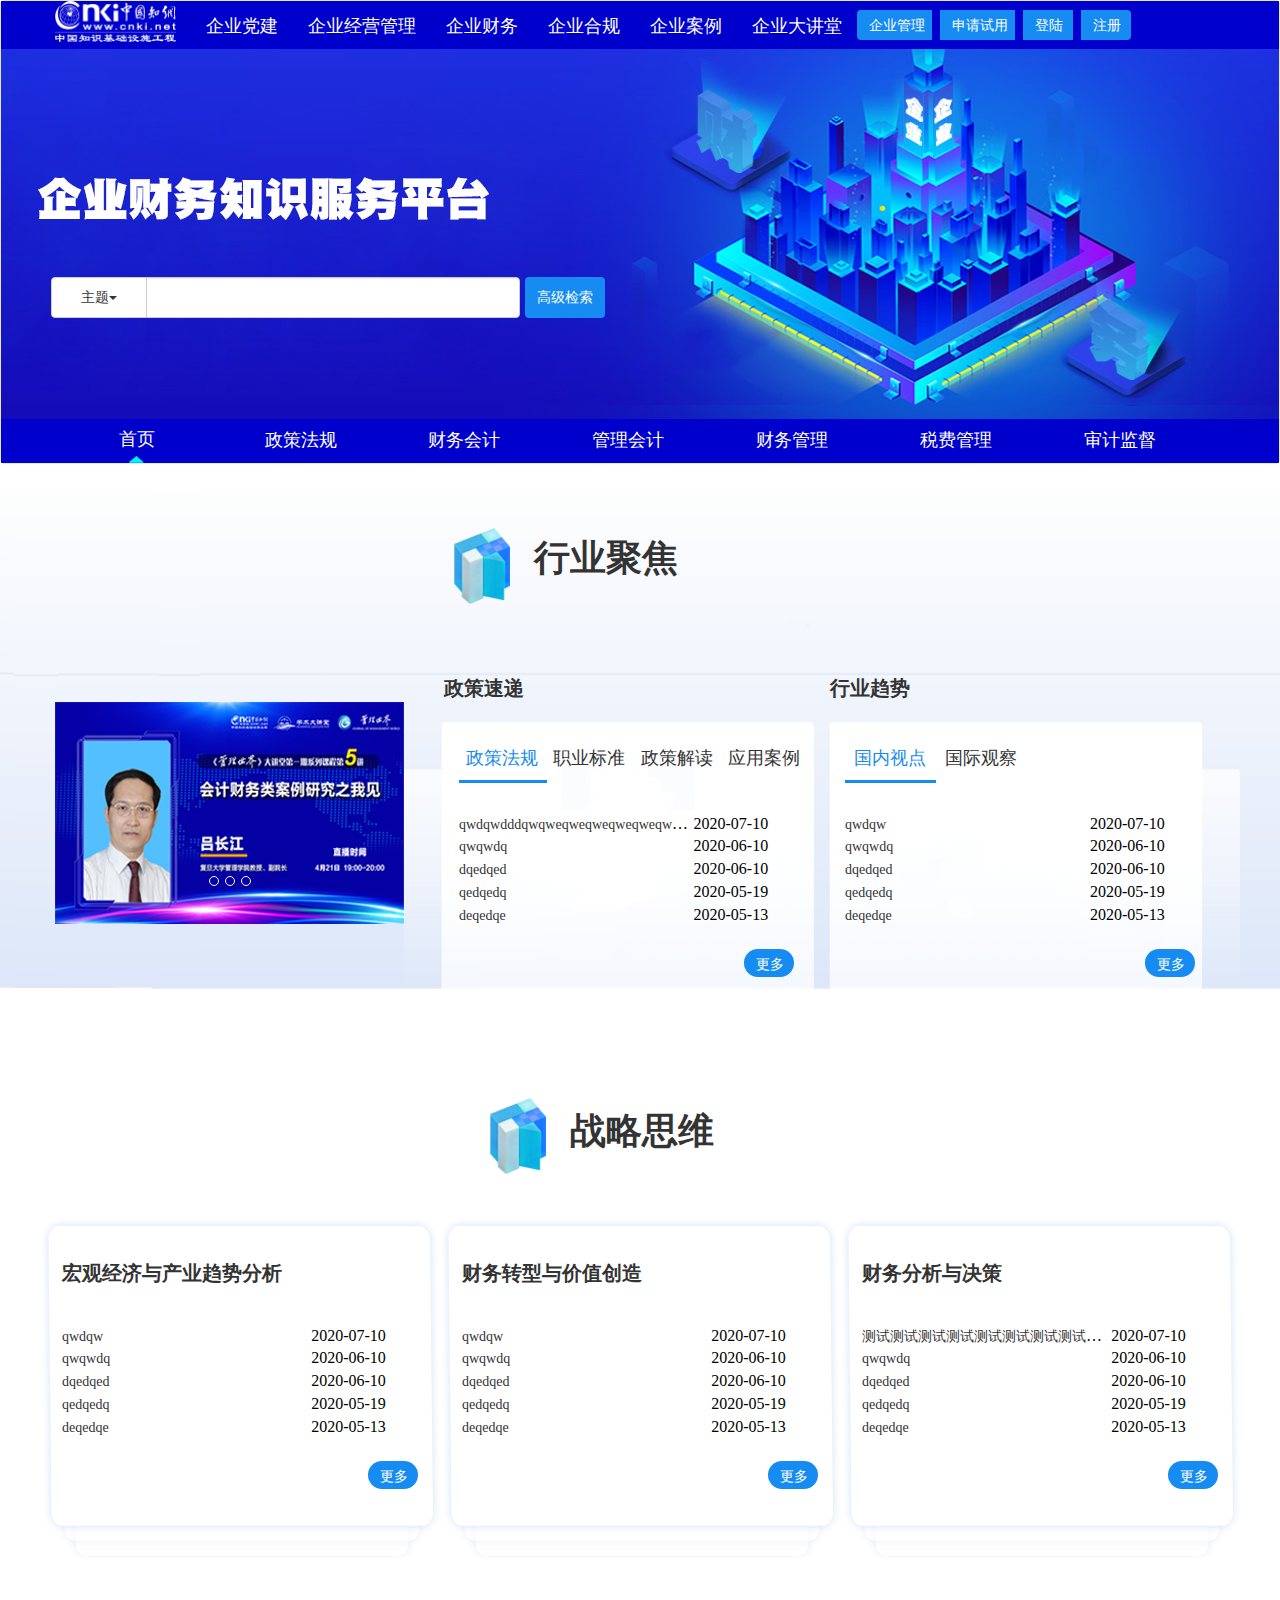
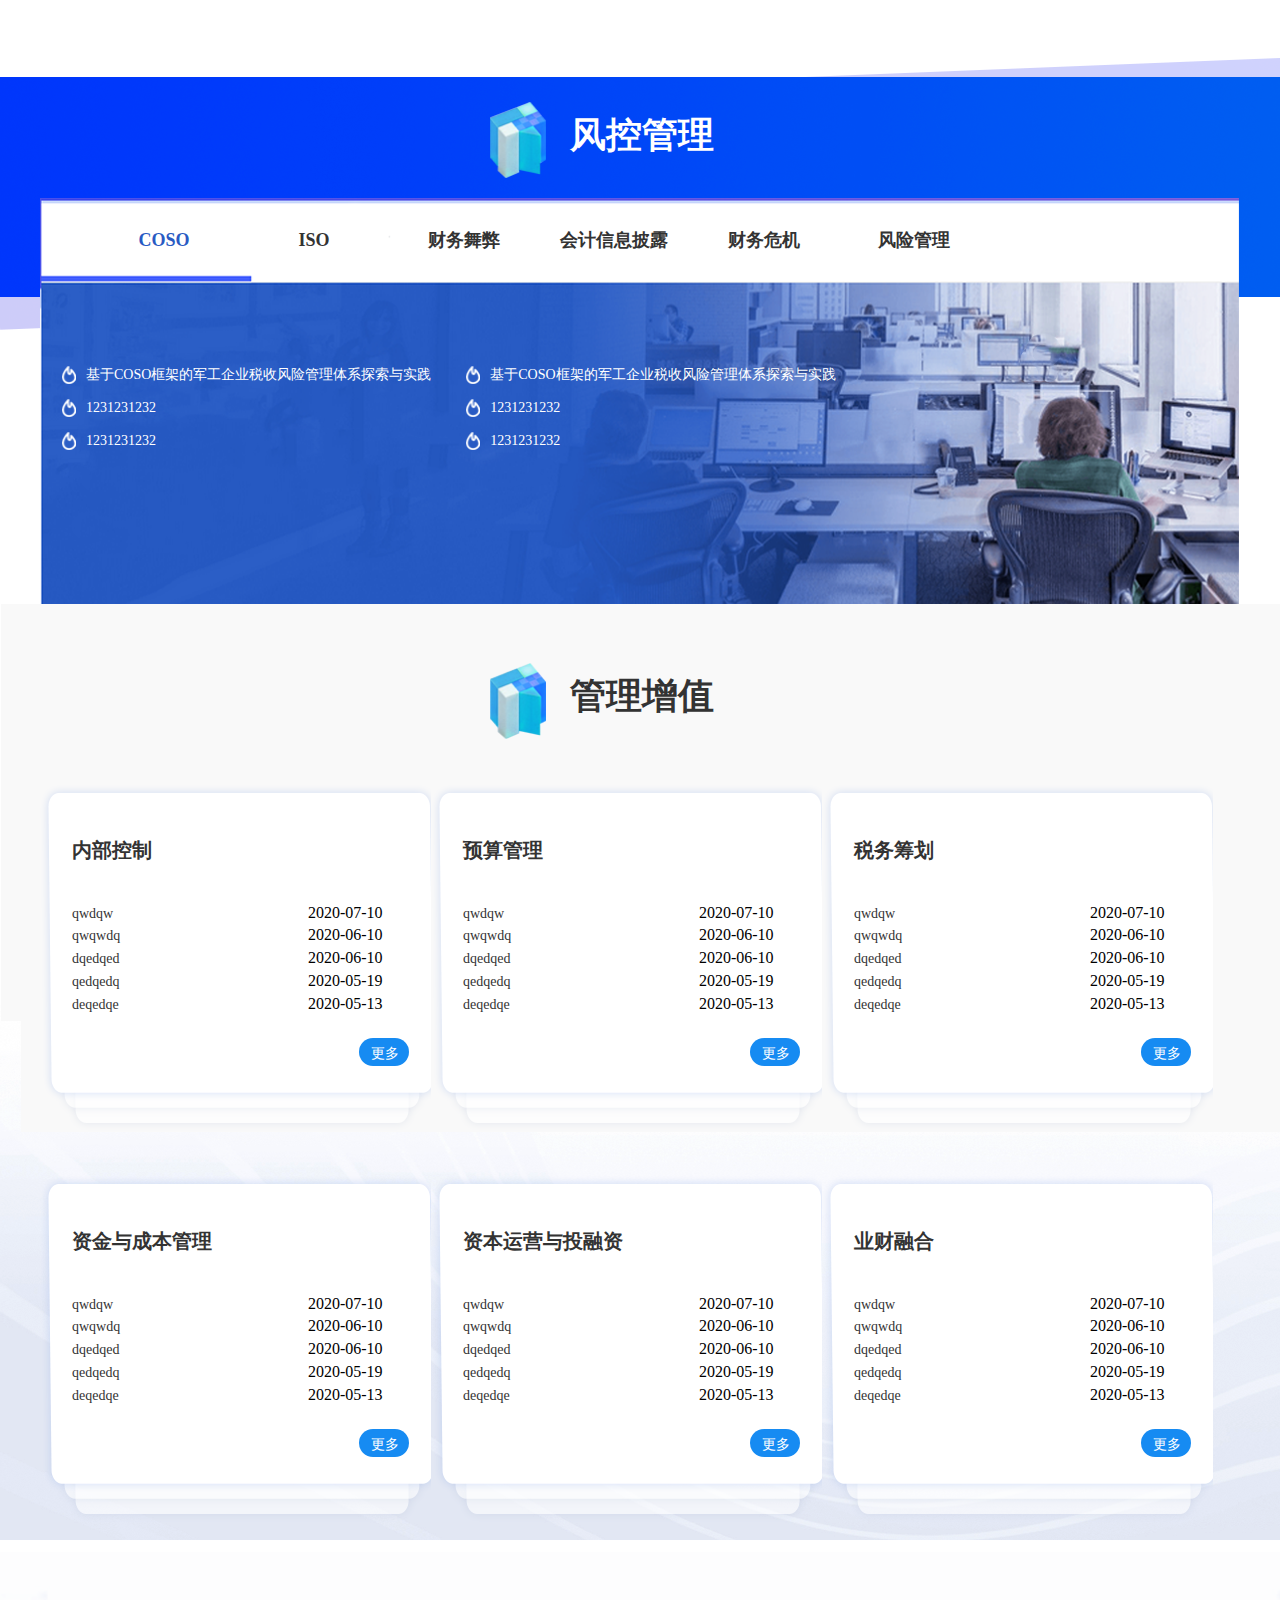
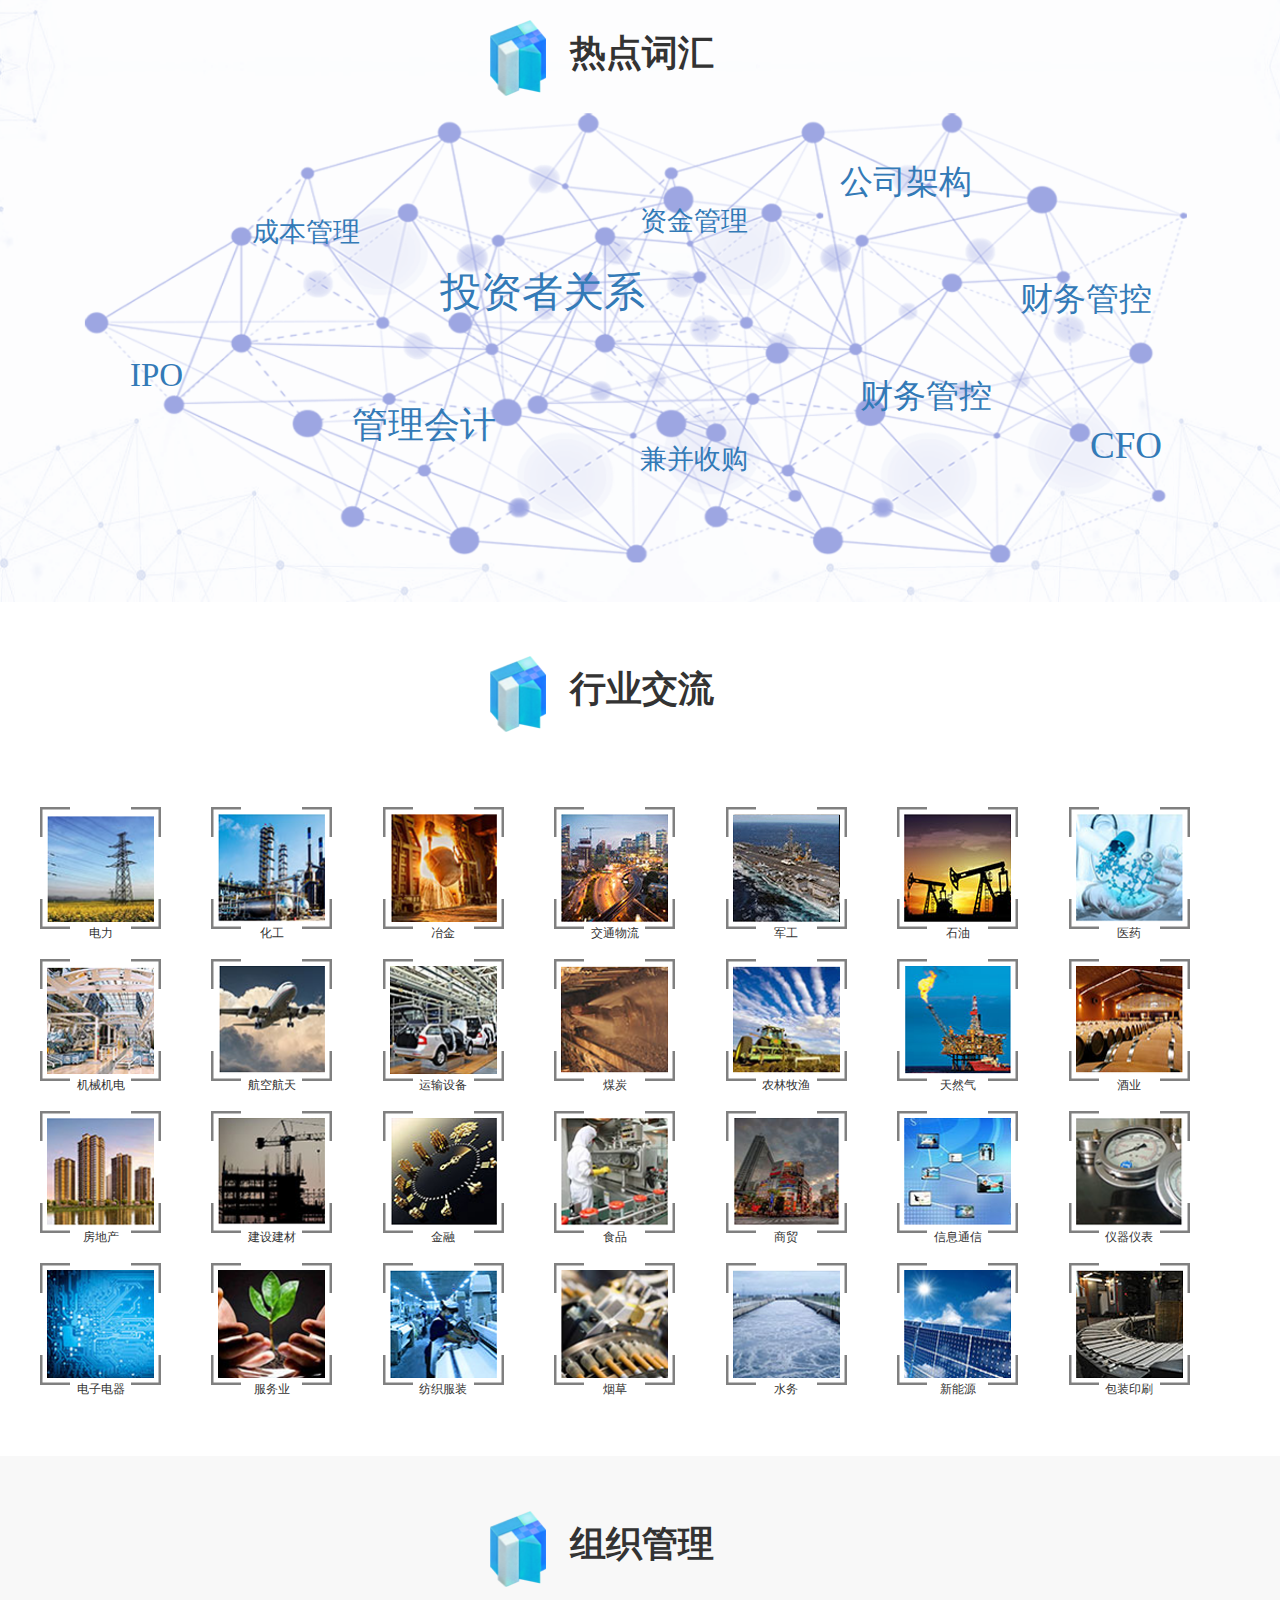
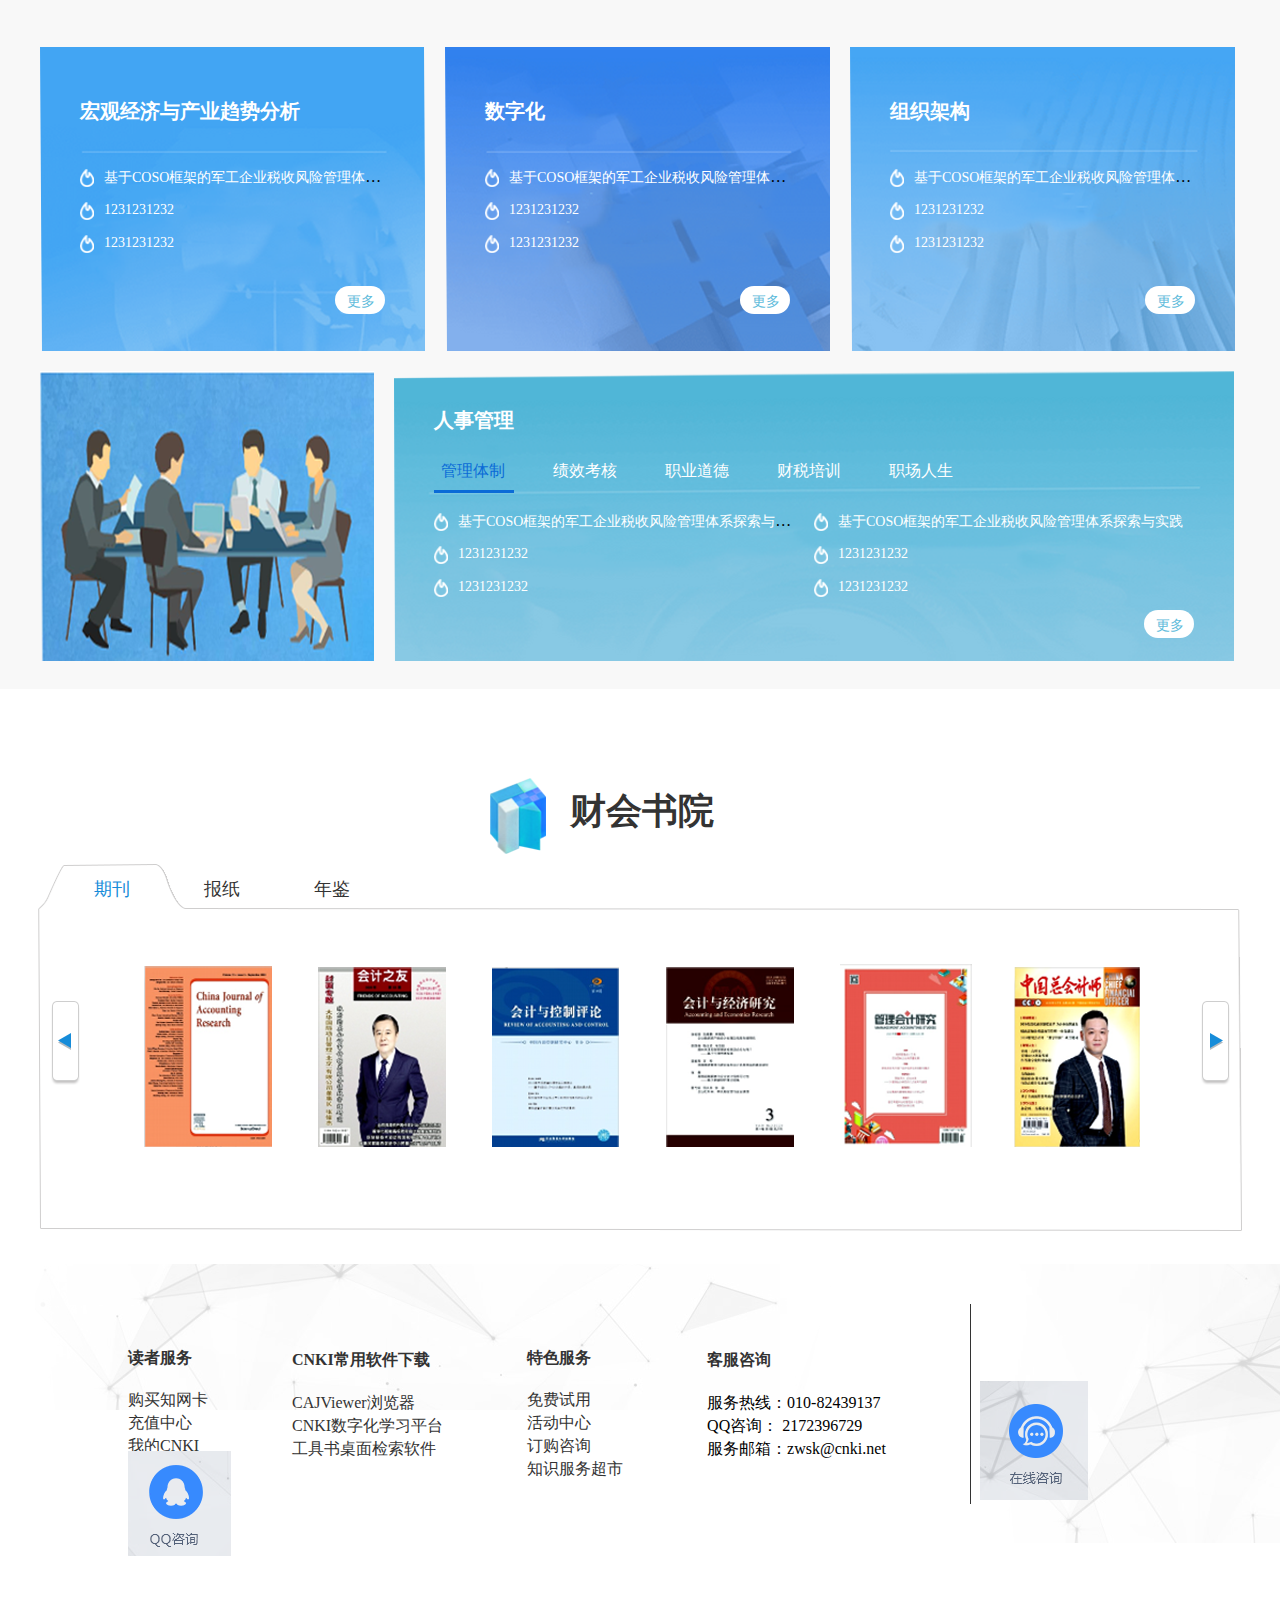
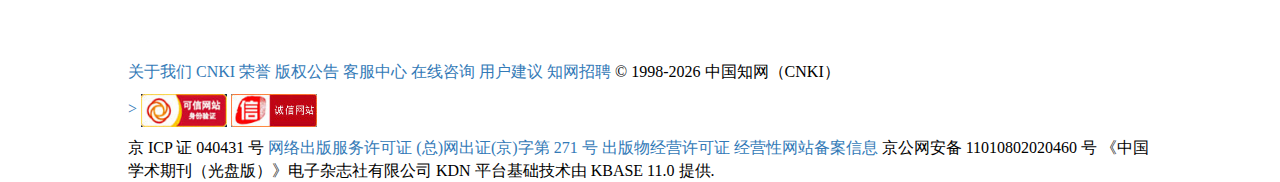
==== commit ffa5a33d: "update" ====
--- a/index1.html
+++ b/index1.html
@@ -749,35 +749,35 @@
   
     <div class="foot-top wrap" data-edit="y">
           <ul class="content">
-              <li>
+              <li class="col1">
                   <b>读者服务</b>
                   <a target="_blank"  rel="noopener noreferrer" href="//skcard.cnki.net">购买知网卡</a>
                   <a target="_blank"  rel="noopener noreferrer" href="//zhifu.cnki.net/?platform=skpt/">充值中心</a>
                   <a target="_blank"  rel="noopener noreferrer" href="//i.cnki.net/?platform=skpt/">我的CNKI</a>
                   <a target="_blank"  rel="noopener noreferrer" href="//sk.cnki.net/">产品体验</a>
               </li>
-              <li>
+              <li class="col2">
                   <b>CNKI常用软件下载</b>
                   <a target="_blank"  rel="noopener noreferrer" href="//cajviewer.cnki.net">CAJViewer浏览器</a>
                   <a target="_blank"  rel="noopener noreferrer" href="//www.cnki.net/software/xzydq.htm#CNKIe-Learning">CNKI数字化学习平台</a>
                   <a target="_blank"  rel="noopener noreferrer" href="//refbook.cnki.net/download.html">工具书桌面检索软件</a>
               </li>
-              <li>
+              <li class="col3">
                   <b>特色服务</b>
                   <a target="_blank"  rel="noopener noreferrer" href="//sk.cnki.net/#/product/detail?id=4028e9b272a25eb50172a66561ca01a0">免费试用</a>
                   <a target="_blank"  rel="noopener noreferrer" href="//sk.cnki.net/#/activity">活动中心</a>
                   <a target="_blank"  rel="noopener noreferrer" href="//sk.cnki.net/#/contact/">订购咨询</a>
                   <a target="_blank"  rel="noopener noreferrer" href="//sk.cnki.net/">知识服务超市</a>
               </li>
-              <li>
+              <li class="col4">
                   <b>客服咨询</b>
                   <span>服务热线：010-82439137</span>
                   <span>QQ咨询：  2172396729</span>
                   <span>服务邮箱：zwsk@cnki.net</span>
               </li>
 			  <li><div id="divider"></div></li>
-			  <li></li>
-			  <li></li>
+			  <li class="img img1"><img src="footer/在线咨询.png" alt=""></li>
+			  <li class="img img2"><img src="footer/QQ咨询.png" alt=""></li>
           </ul>
       </div>
       <div class="foot-bot clearfix warp" data-edit="y">
--- a/css/styles1.css
+++ b/css/styles1.css
@@ -19,7 +19,7 @@
 	width:100%;
 	padding-left:10%;
 	padding-right:10%;
-	background: url("../footer/foot-bg.png");
+	background: url("../footer/foot-bg.png") no-repeat;
 }
 /****列表显示***/
 table.list-tb{
@@ -491,7 +491,7 @@
 }
 div.imp-row{
 	margin-bottom: 41px;
-	height:329px;
+	height:350px;
 	display: table;
 }
 div.imp-box{
@@ -817,9 +817,11 @@
 div.org-col1{
 	padding-right: 20px;
 	float:left;
+	width:380px;
 }
 div.org-col2{
 	display: inline-block;
+	width:380px;
 }
 #gltz > div.org-col2 > button{
 	position:relative;
@@ -915,6 +917,7 @@
 }
 ul.content{
 	padding-top: 40px;
+	padding-left: 0px;
 }
 ul.content li b{
 	display:block;
@@ -936,4 +939,35 @@
 	width:1px;
 	height:200px;
 	background-color: #333333;
-}+}
+body > div.footer > div.foot-top.wrap > ul > li:nth-child(5){
+	margin-right: 5px;
+}
+ul.content li.img{
+	margin-right: 10px;
+	width:100px;
+}
+li.col1{
+	position:relative;
+	top:-30px;
+}
+li.col2{
+	position:relative;
+	top:-50px;
+}
+li.col3{
+	position:relative;
+	top:-30px;
+}
+li.col4{
+	position:relative;
+	top:-50px;
+}
+li.img1{
+	position:relative;
+	top:-60px;
+	height:60px;
+}
+li.img2{
+    position:relative;
+	top:-60px;
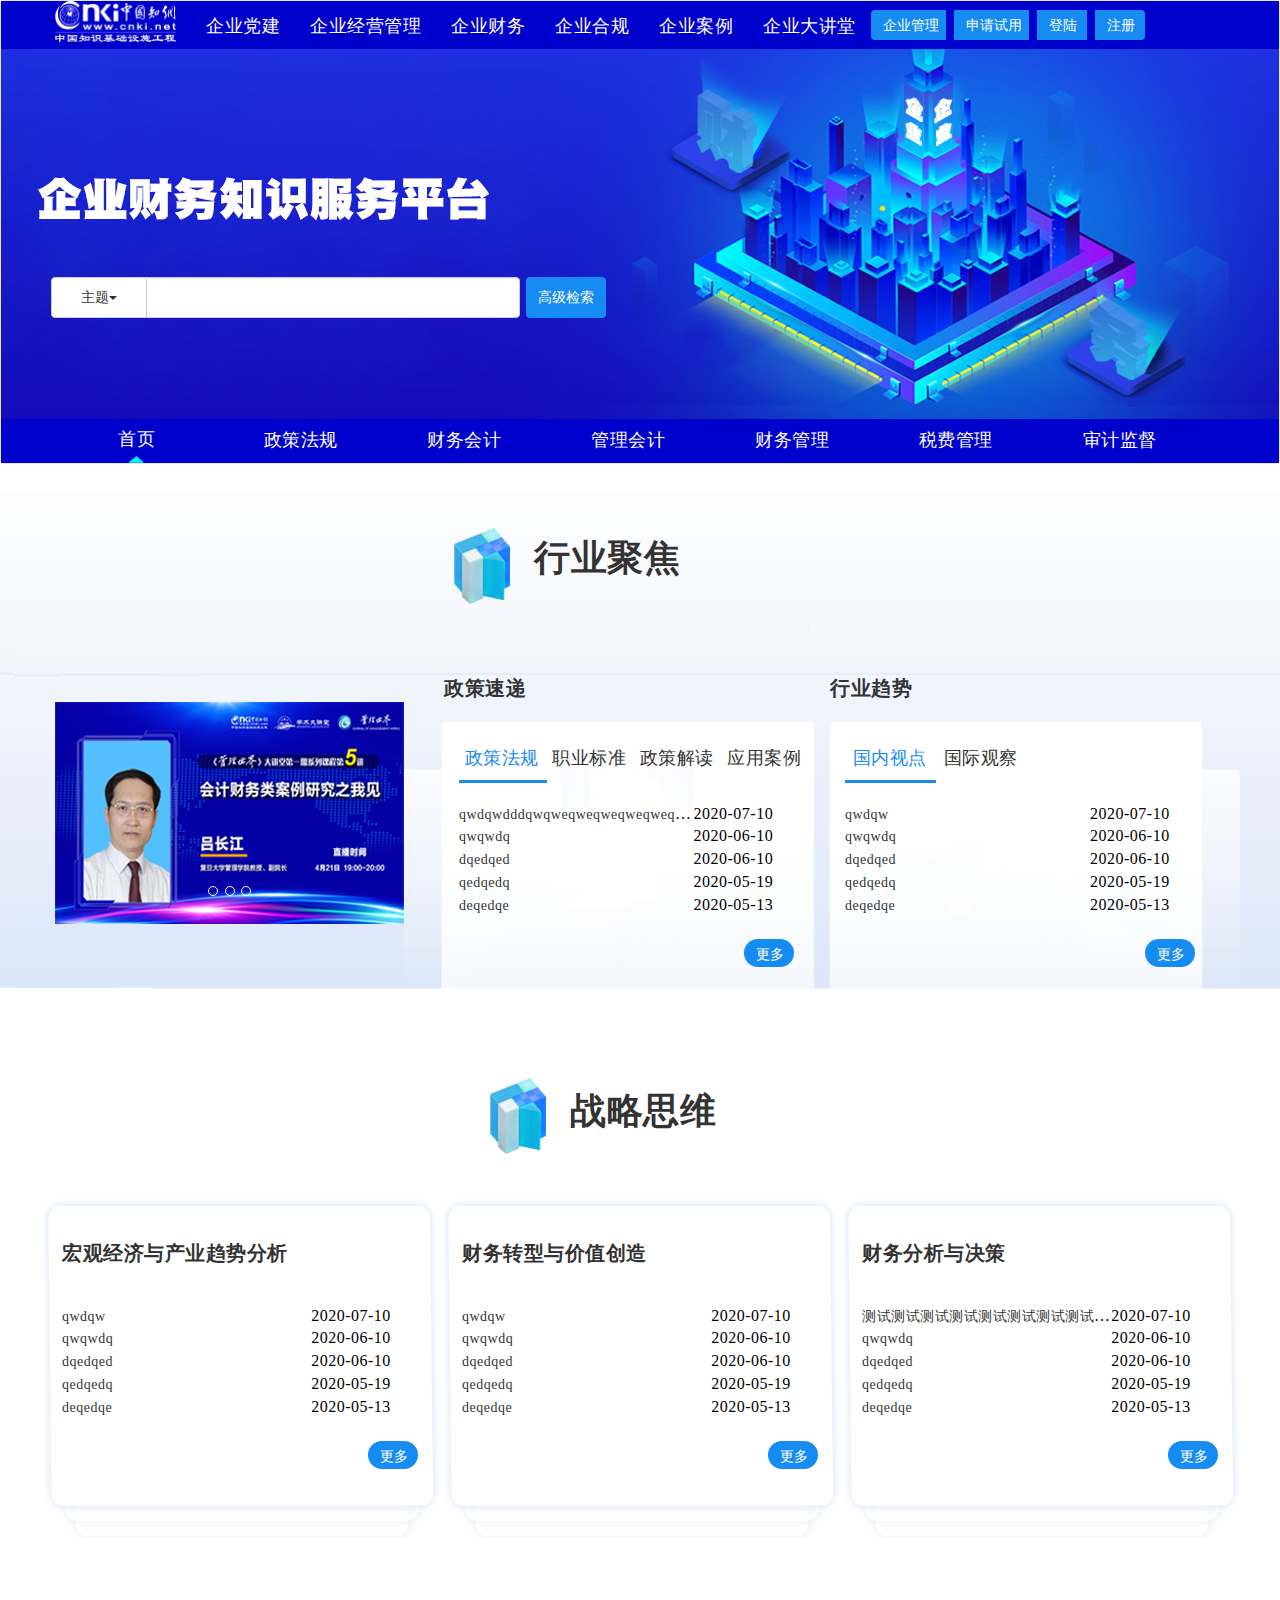
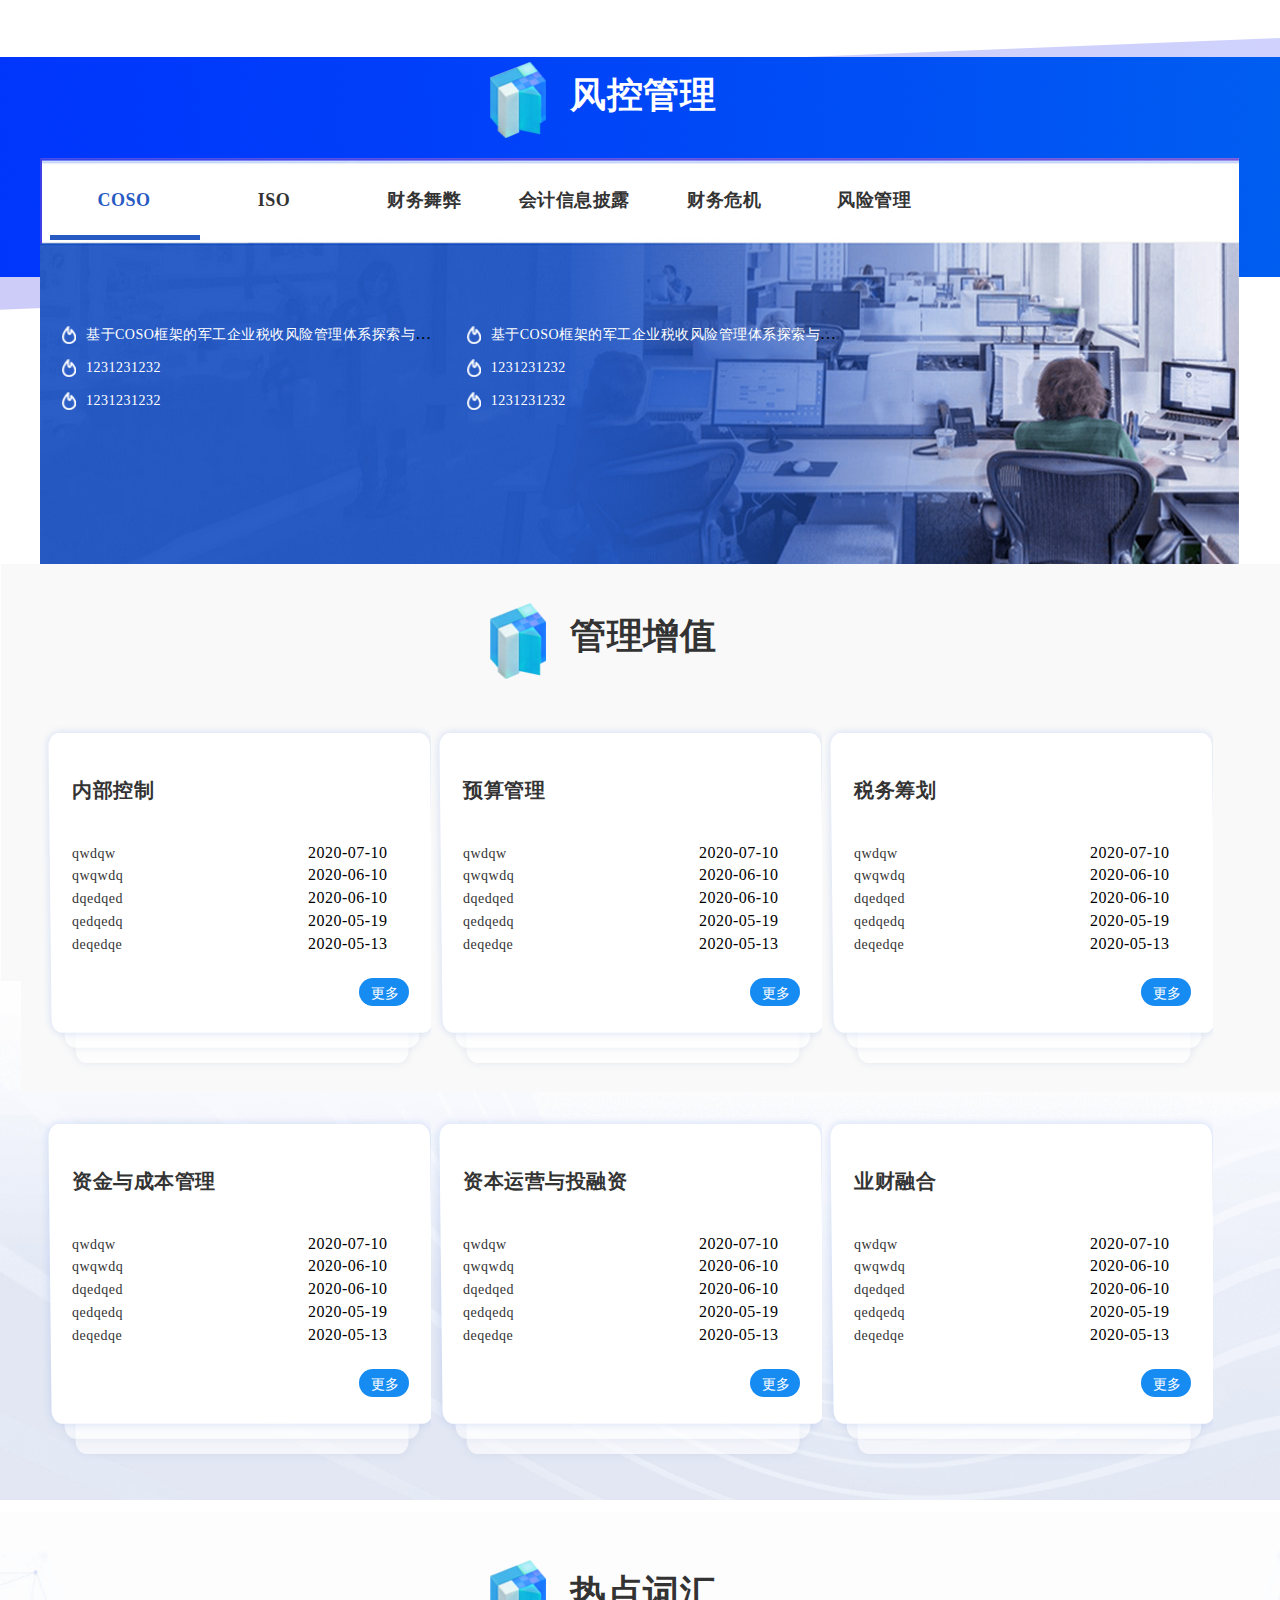
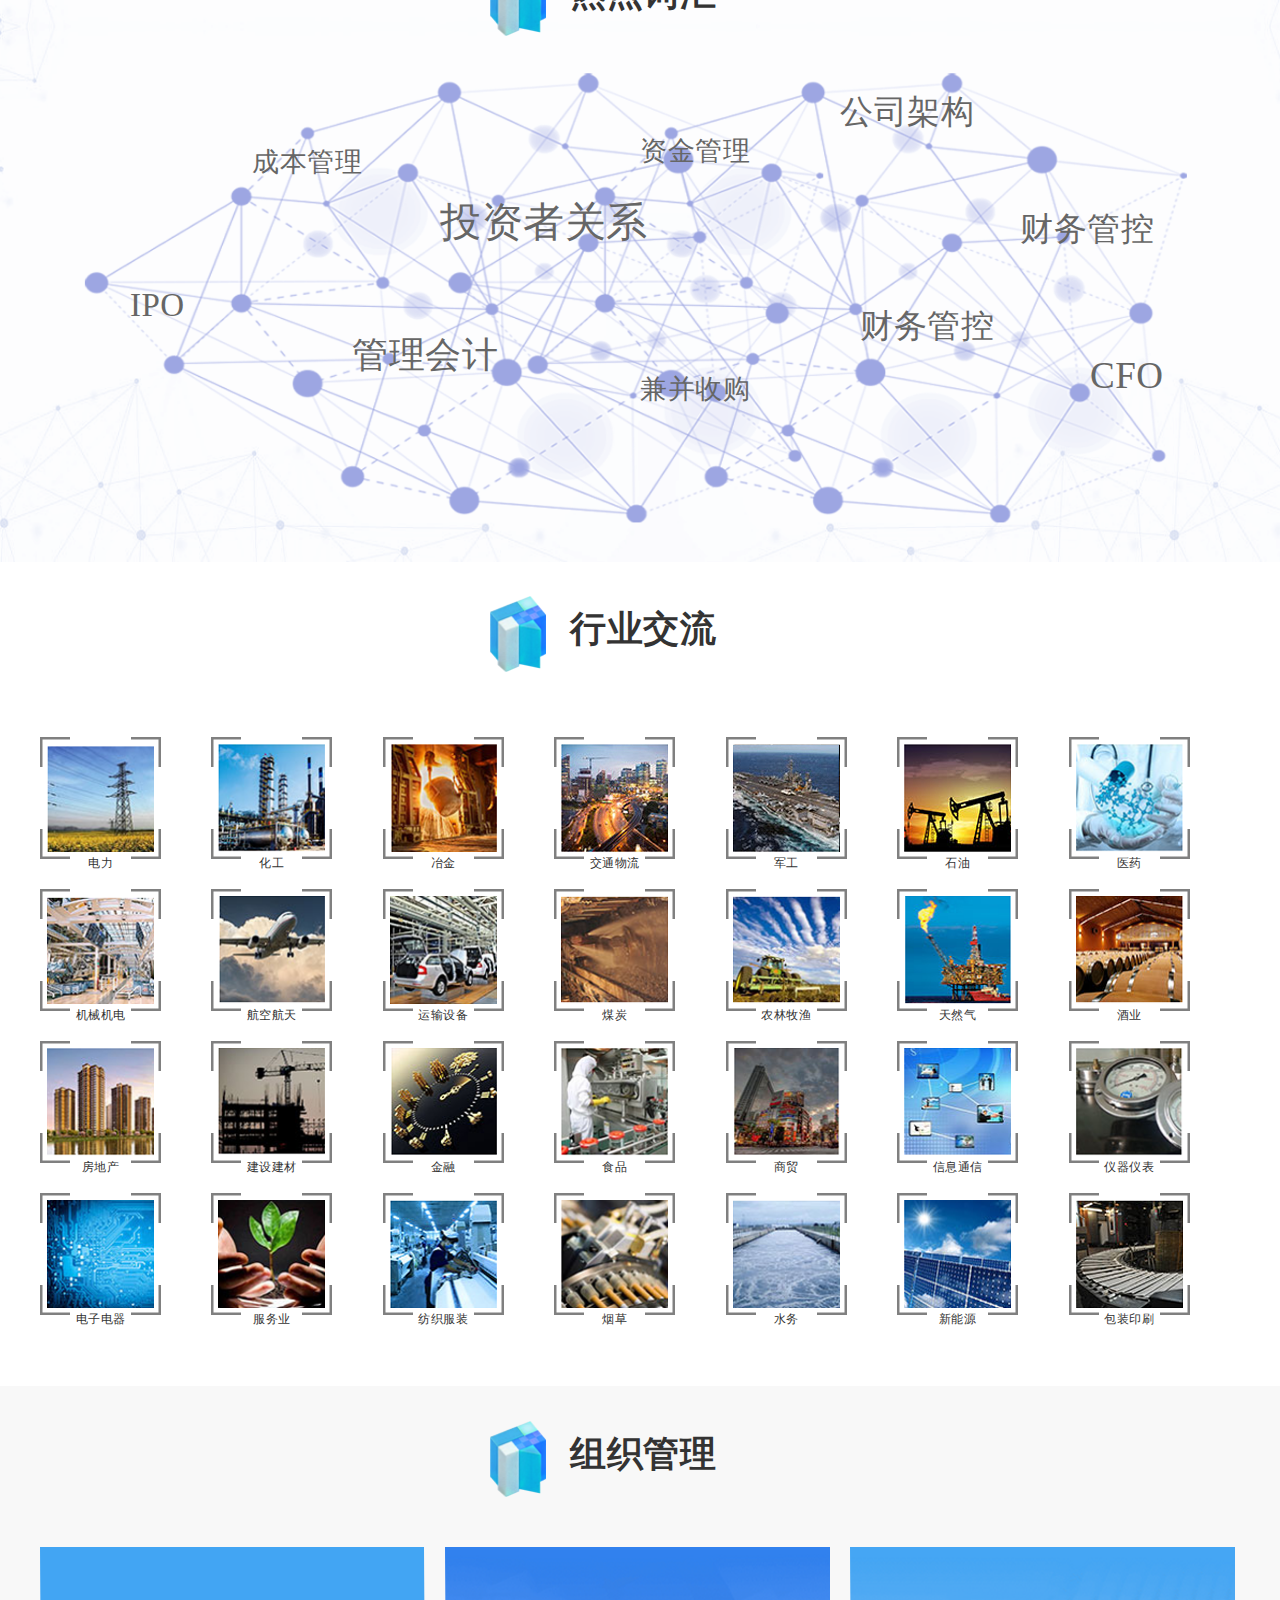
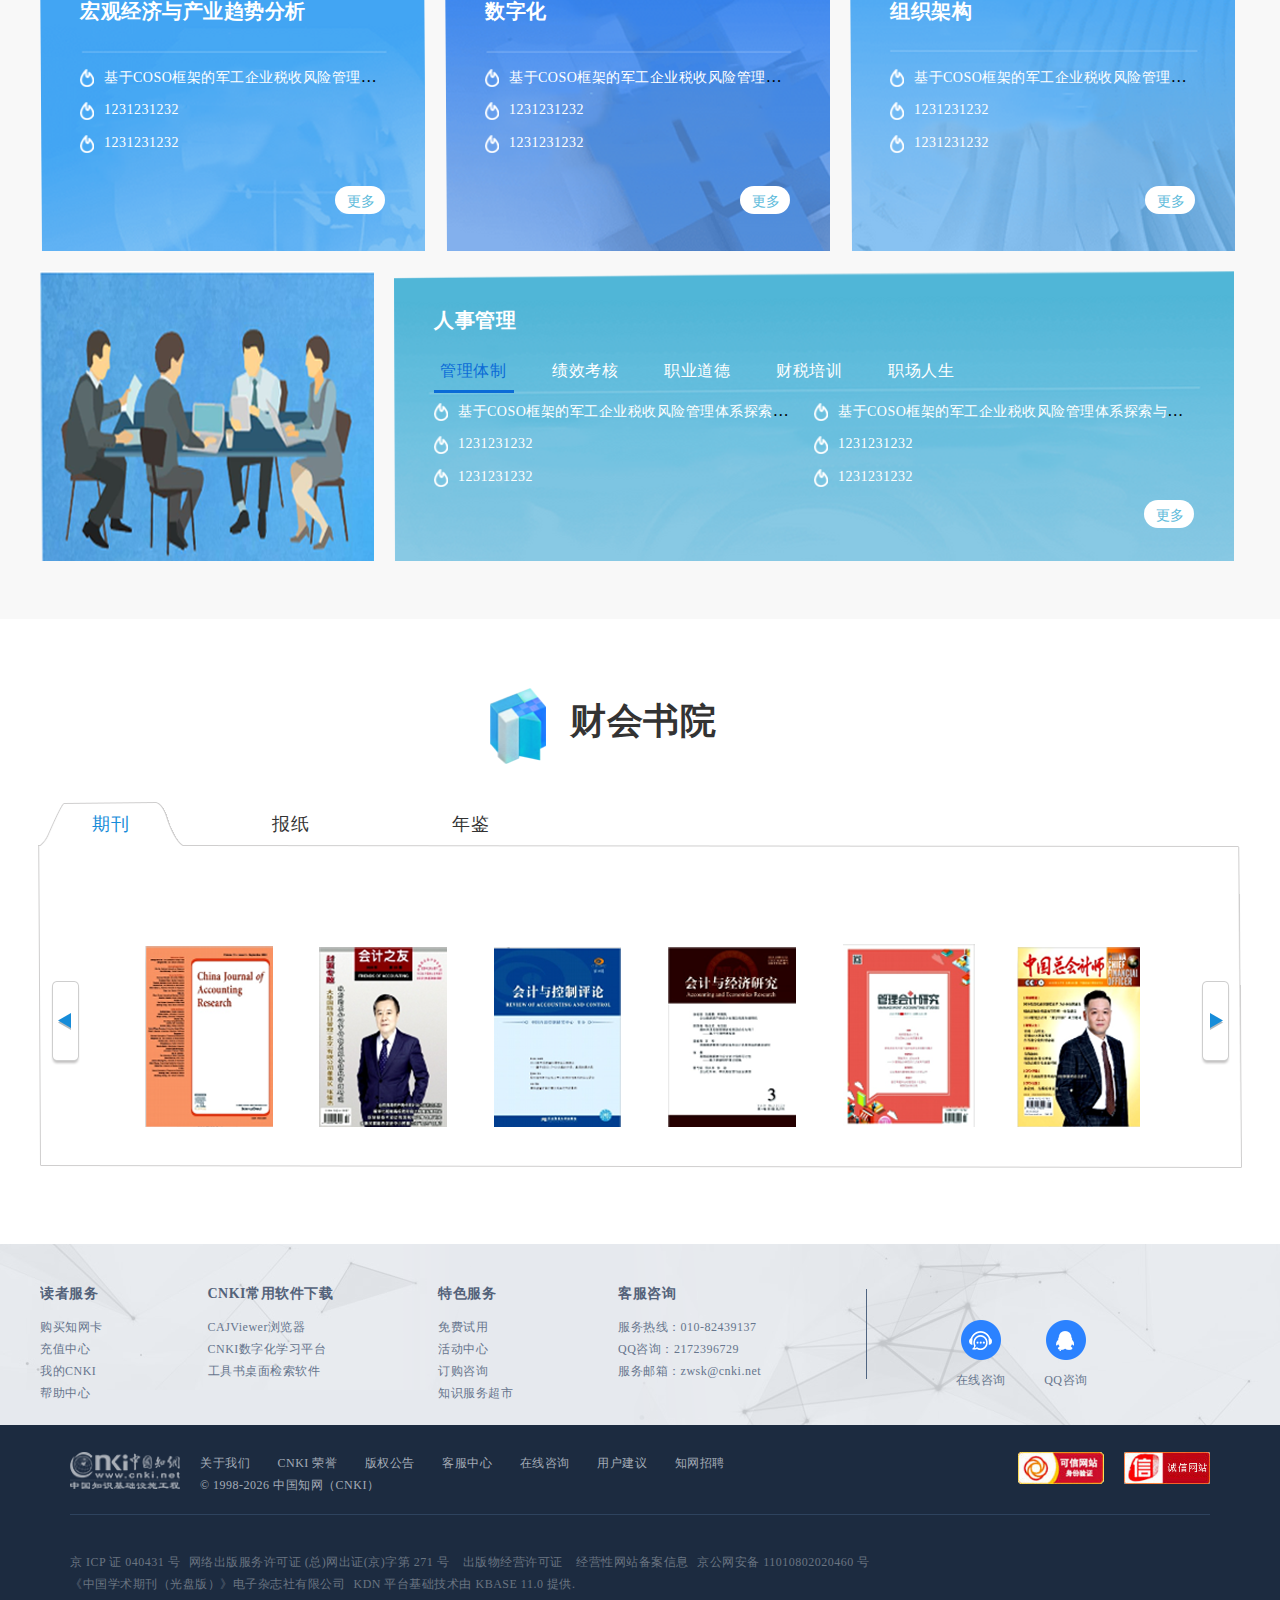
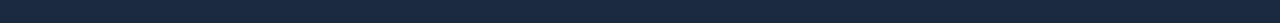
==== commit d0ee2480: "add new footer, modify some details" ====
--- a/index1.html
+++ b/index1.html
@@ -8,8 +8,9 @@
 	<!-- CSS styles -->
 	<!-- Bootstrap -->
 	<link rel="stylesheet" href="css/bootstrap.min.css">
-    <link rel="stylesheet" href="css/styles1.css">
-    <link rel="stylesheet" href="css/header.css">
+	<link  type="text/css" rel="stylesheet" href="css/public-mod.css"/>
+    <link  type="text/css" rel="stylesheet" href="css/xbSkin.css"/>
+	<link rel="stylesheet" href="css/styles1.css">
 </head>
 <body>
 	<!-- 头部内容 -->
@@ -749,35 +750,42 @@
   
     <div class="foot-top wrap" data-edit="y">
           <ul class="content">
-              <li class="col1">
+              <li>
                   <b>读者服务</b>
-                  <a target="_blank"  rel="noopener noreferrer" href="//skcard.cnki.net">购买知网卡</a>
-                  <a target="_blank"  rel="noopener noreferrer" href="//zhifu.cnki.net/?platform=skpt/">充值中心</a>
-                  <a target="_blank"  rel="noopener noreferrer" href="//i.cnki.net/?platform=skpt/">我的CNKI</a>
-                  <a target="_blank"  rel="noopener noreferrer" href="//sk.cnki.net/">产品体验</a>
+                  <a target="_blank"  rel="noopener noreferrer" href="https://skcard.cnki.net/">购买知网卡</a>
+                  <a target="_blank"  rel="noopener noreferrer" href="https://zhifu.cnki.net/?platform=skpt">充值中心</a>
+                  <a target="_blank"  rel="noopener noreferrer" href="https://i.cnki.net/?platform=skpt">我的CNKI</a>
+                  <a target="_blank"  rel="noopener noreferrer" href="https://sk.cnki.net/#/">帮助中心</a>
               </li>
-              <li class="col2">
+              <li>
                   <b>CNKI常用软件下载</b>
                   <a target="_blank"  rel="noopener noreferrer" href="//cajviewer.cnki.net">CAJViewer浏览器</a>
                   <a target="_blank"  rel="noopener noreferrer" href="//www.cnki.net/software/xzydq.htm#CNKIe-Learning">CNKI数字化学习平台</a>
                   <a target="_blank"  rel="noopener noreferrer" href="//refbook.cnki.net/download.html">工具书桌面检索软件</a>
               </li>
-              <li class="col3">
+              <li>
                   <b>特色服务</b>
-                  <a target="_blank"  rel="noopener noreferrer" href="//sk.cnki.net/#/product/detail?id=4028e9b272a25eb50172a66561ca01a0">免费试用</a>
-                  <a target="_blank"  rel="noopener noreferrer" href="//sk.cnki.net/#/activity">活动中心</a>
-                  <a target="_blank"  rel="noopener noreferrer" href="//sk.cnki.net/#/contact/">订购咨询</a>
-                  <a target="_blank"  rel="noopener noreferrer" href="//sk.cnki.net/">知识服务超市</a>
+                  <a target="_blank"  rel="noopener noreferrer" href="https://sk.cnki.net/#/product/detail?id=4028e9b27298f48701729d7ed68b00bc">免费试用</a>
+                  <a target="_blank"  rel="noopener noreferrer" href="https://sk.cnki.net/#/activity">活动中心</a>
+                  <a target="_blank"  rel="noopener noreferrer" href="https://sk.cnki.net/#/contact">订购咨询</a>
+                  <a target="_blank"  rel="noopener noreferrer" href="https://sk.cnki.net/">知识服务超市</a>
               </li>
-              <li class="col4">
+              <li>
                   <b>客服咨询</b>
                   <span>服务热线：010-82439137</span>
-                  <span>QQ咨询：  2172396729</span>
+                  <span>QQ咨询：2172396729</span>
                   <span>服务邮箱：zwsk@cnki.net</span>
               </li>
-			  <li><div id="divider"></div></li>
-			  <li class="img img1"><img src="footer/在线咨询.png" alt=""></li>
-			  <li class="img img2"><img src="footer/QQ咨询.png" alt=""></li>
+              <li class="weibo">
+                  <a target="_blank"  rel="noopener noreferrer" href="https://cs.cnki.net/im/client/1nbh5v">
+                      <img src="footer/zxzx.png" alt="在线咨询">
+                      <span>在线咨询</span>
+                  </a>
+                  <a target="_blank" href="https://shang.qq.com//open_webaio.html">
+                      <img src="footer/qqzx.png" alt="QQ咨询">
+                      <span>QQ咨询</span>
+                  </a>
+              </li>
           </ul>
       </div>
       <div class="foot-bot clearfix warp" data-edit="y">
@@ -791,10 +799,10 @@
                       <a target="_blank"  rel="noopener noreferrer" href="//service.cnki.net/">客服中心</a>
                       <a target="_blank"  rel="noopener noreferrer" href="//help.cnki.net/">在线咨询</a>
                       <a target="_blank"  rel="noopener noreferrer"
-                         href="//help.cnki.net/Live800_1_2.aspx?GroupID=503&amp;PageID=101008&amp;Name=&amp;CookieName=TTKN_OnLine_800">用户建议</a>
+                         href="//help.cnki.net/Live800_1_2.aspx?GroupID=503&amp;PageID=101008&amp;Name=&amp;CookieName=TTKN_OnLine_800">用户建议</a>
                       <a target="_blank"  rel="noopener noreferrer" href="//piccache.cnki.net/index/CNKIRecruit/index.html">知网招聘</a>
                   </span>
-                  <span id="copyright">© 1998-2021 中国知网（CNKI）</span>
+                  <span id="copyright">© 1998-2019 中国知网（CNKI）</span>
                   <script type="text/javascript">
                       var date = new Date;
                       document.getElementById('copyright').innerHTML = "© 1998-" + date.getFullYear() + " 中国知网（CNKI）";
@@ -802,12 +810,12 @@
               </p>
               <p class="right">
                   <!--可信网站图片LOGO安装开始-->
-                  <a id="___szfw_logo___" href="//gaige.cnki.net/kexin.html" target="_blank" rel="noopener noreferrer">&gt;
+                  <a id="___szfw_logo___">
                       <img alt="可信网站" src="footer/kxwz.jpg" height="33" width="86">
                   </a>
                   <!--可信网站图片LOGO安装结束-->
                   <!--诚信网站图片LOGO安装开始-->
-                  <a id="A1" href="//gaige.cnki.net/chengxin.html" target="_blank" rel="noopener noreferrer">
+                  <a id="A1">
                       <img alt="诚信网站" src="footer/cert.jpg" height="33" width="86">
                   </a>
                   <script type="text/javascript">
@@ -831,8 +839,7 @@
               <span>KDN 平台基础技术由 KBASE 11.0 提供.</span>
           </div>
       </div>
-</div>   <!-- end of footer -->
-
+</div>
 	<!-- jquery -->
 	<script type="text/javascript" src="js/lib/jquery.min.js?v=1.2"></script>
     <script type="text/javascript" src="js/lib/jquery-migrate.min.js?v=1.4.1"></script>
--- a/css/xbSkin.css
+++ b/css/xbSkin.css
@@ -0,0 +1,259 @@
+﻿@charset "utf-8";
+
+/* 版心宽 */
+.wrap {
+    width: 1200px;
+    margin: 0  auto;
+}
+
+.tpl-header,
+.tpl-banner,
+.tpl-content,
+.tpl-footer {
+    min-width: 1200px;
+}
+
+/*============== 布局 使版权始终在最下方============= */
+html, body {
+    height: 100%;
+}
+
+#layout {
+    clear: both;
+    min-height: 100%;
+    height: auto !important;
+    height: 100%;
+
+    /*.tpl-footer底部高度+边框 负值根据实际修改*/
+    margin-bottom: -379px;
+}
+
+#layout #layout_footer {
+    height: 379px;
+}
+
+#footer {
+    clear: both;
+    position: relative;
+    height: 379px;
+    overflow: hidden;
+}
+#footer iframe{
+  height:379px;
+  width:100%;
+  border:0;
+  margin:0;
+  padding:0;
+}
+/*============== 布局 使底部始终在最下方============= */
+/* 底部内容 样式s*/
+.footer{width:100%;height:379px;color:#a4acb7;font-family:"Microsoft Yahei";line-height:22px;background-color:#1c2b40;font-size: 12px;}
+.footer a{color:#66758d;font-family:"Microsoft Yahei";}
+.foot-top{width:100%;height:181px;padding-top:28px;clear:both;background:url("../images/footer/foot-bg.png") top center #e6e9ee;    font-size: 12px;}
+.foot-top .content{width:1200px;margin:0 auto;overflow:hidden;}
+.foot-top li{float:left;}
+.foot-top li+li{margin-left:105px;}
+.foot-top b{display:block;font-size:14px;color:#54627a;line-height:44px;}
+.foot-top a,.foot-top span{display:block;color:#66758d;}
+.foot-top span a{display:inline;}
+.foot-top .weibo{width:290px;height:90px;padding-top:30px;padding-left:20px;margin-top:17px;text-align:center;border-left:1px solid #506581;}
+.foot-top .weibo a{display:inline-block;line-height:40px;}
+.foot-top .weibo a+a{margin-left:35px;}
+.foot-top .weibo img{width:40px;height:40px;background:url("../images/footer/weibo-bg.png") no-repeat 0 0;}.foot-top .weibo a:hover img{background-position:-40px 0;}.foot-bot{width:1140px;margin:0 auto;overflow:hidden;color:#a4acb7;}
+.foot-bot .t{height:60px;padding-top:27px;border-bottom:1px solid #2e435e;}.foot-bot .t a{color:#a4acb7;}
+.foot-bot .t>img{float:left;width:110px;}
+.foot-bot .t .mid{float:left;margin-left:20px;}
+.foot-bot .t .mid span{display:block;}
+.foot-bot .t .mid a+a{margin-left:24px;}
+.foot-bot .t .right{float:right;}
+.foot-bot .t .right img{height:32px;margin-left:17px;}
+.foot-bot .b{width:670px;padding-top:16px;}
+.foot-bot .b a{margin-left:5px;}
+.foot-bot .b a,.foot-bot .b span{color:#6a7481;white-space:nowrap;margin-right:5px;}
+.footer a:hover,.foot-top a:hover span{color:#2f8bd6;}
+/* 底部 样式end*/
+/* 返回顶部 */
+#return-top {
+  position: fixed;
+  right: 5.5%;
+  top: 90%;
+  display: none;
+  z-index: 99999;
+      _position: absolute;
+    _margin-top: 90%;
+    _bottom: auto;
+    _top: e­xpression(eval(document.documentElement.scrollTop+document.documentElement.clientHeight-this.offsetHeight-(parseInt(this.currentStyle.marginTop,10)||0)-(parseInt(this.currentStyle.marginBottom,10)||0)));
+}
+
+#return-top a {
+  background-image: url("../images/Back-to-the-top.png");
+  display: block;
+  width: 38px;
+  height: 38px;
+}
+
+#return-top a:hover {
+  background-position: 0px 38px;
+}
+
+/*二级页面布局 */
+/*头部样式*/
+.head-wrap{height: 30px;line-height:26px;background:#4873f1;min-width:1200px;}
+.head{width:1200px;margin: 0 auto;font-size: 13px;color:#fff;text-indent:29px;font-size: 14px;}
+.logo{margin-top:18px;margin-left:29px;}
+.mod-login-horizontal-s1{line-height: 70px;}
+.mod-login .dlu{background:#3461a6;}
+.mod-login .dlu-ip{border:1px solid #3461a6;background:#f1f5f9;border-radius:5px;color:#3461a6;}
+.tpl-banner{width:100%;}
+.tpl-banner img{
+  display: block;
+  width:100%;
+  margin:0 auto;
+}
+.head a{color: #fff;}
+.cll {
+    margin-left: 99px;
+}
+.head .current{
+   font-weight: 700;
+   color:#fff;
+}
+.login_box{
+      position: relative;
+    float: right;
+    margin-right: 20px;
+    z-index: 1000;
+    font-size: 14px;
+}
+.head-login {
+  background: transparent;
+    border: 1px solid white;
+    color: white;
+    font-size: 12px;
+    padding-right: 20px;
+    padding-left: 20px;
+    padding-top: 2px;
+    padding-bottom: 2px;
+    margin-left: 140px;
+}
+
+/* 主体布局 */
+.tpl-content{
+  padding-top: 47px;
+  padding-bottom: 30px;
+}
+/*左侧*/
+.xb_layout-leftcon{
+   float: left;
+   width:358px;
+}
+.xb_layout-leftcon .xb_layout-con{
+  width:323px;
+}
+/* 右侧 */
+.xb_layout-rightcon{
+  float: right;
+  width:840px;
+}
+
+.xb_layout-rightcon .xb_layout-con{
+    min-height: 688px;
+  border: 1px solid #83B7E9;
+  padding-left: 19px;
+  padding-top: 11px;
+}
+/* 左侧标题 */
+.xb_tabTit{
+  margin-bottom: 18px;
+  line-height: 60px;
+  background-color: #2A83D3;
+  text-align: center;
+  color:#fff;
+  font-size: 20px;
+}
+
+.xb-tabTit-bg{
+  display: block;
+  height: 42px;
+  background: #fff url(../images/bluedots.png) left bottom no-repeat;
+}
+/*左侧选项卡*/
+.xb_tabcon{
+  min-height: 579px;
+  border: 1px solid #83B7E9;
+}
+.xb_tablist{
+  border-bottom: 2px solid #83B7E9;
+}
+.xb_tablist > li{
+  margin-bottom: 7px;
+  padding-top: 7px;
+  border-top: 2px dashed #83B7E9;
+  font-size: 15px;
+  color:#2A83D3;
+  cursor: pointer;
+}
+.xb_tablist > li:hover span{
+  background-color: #83B7E9;
+  color:#fff;
+}
+.xb_tablist > li:first-child{
+  border-top: none;
+}
+
+.xb_tablist > li >span{
+  position: relative;
+  display: block;
+  height: 46px;
+  line-height: 46px;
+  text-align: center;
+}
+.xb_tablist .arrow-right{
+  position: absolute;
+  top:0;
+  right:-12px;
+  height: 46px;
+  width:11px;
+}
+.xb_tablist > li.current span{
+  background:   #83B7E9;
+  color:#fff;
+}
+.xb_tablist > li.current .arrow-right{
+  background:   #fff url(../images/current.png) 0 center no-repeat;
+}
+
+.xb_tabcon-item{
+    position: relative;
+    top:0;
+    left:0;
+    height: 0;
+    overflow: hidden;
+    z-index: 5;
+}
+
+.xb_tabcon-item.current{
+  height: auto;
+  overflow: visible;
+  z-index: 6;
+}
+/* 右侧当前位置 */
+.xb_location{
+  height: 51px;
+  line-height: 51px;
+  padding:0 11px;
+  border-bottom: 2px solid #2A83D3;
+  color:#426CA9;
+  font-weight: 700;
+  font-size: 18px;
+  margin-bottom: 12px;
+}
+
+.xb_location-back{
+  float: right;
+  color:#426CA9;
+}
+.xb_location-back:hover{
+  color:#2A83D3;
+}
+
--- a/css/styles1.css
+++ b/css/styles1.css
@@ -15,12 +15,39 @@
 	width:100%;
 	margin-top:350px;
 }
-div.footer{
-	width:100%;
-	padding-left:10%;
-	padding-right:10%;
-	background: url("../footer/foot-bg.png") no-repeat;
-}
+/* 底部内容 样式s*/
+body > div.footer > div.foot-bot.clearfix.warp > div.t{
+	height:90px;
+	padding-bottom: 30px;
+}
+div.b{
+	margin-top: 20px;
+}
+.footer{width:100%;height:379px;color:#a4acb7;font-family:"Microsoft Yahei";line-height:22px;background-color:#1c2b40;font-size: 12px;}
+.footer a{color:#66758d;font-family:"Microsoft Yahei";}
+.foot-top{width:100%;height:181px;padding-top:28px;clear:both;background:url("../footer/foot-bg.png") top center #e6e9ee;    font-size: 12px;}
+.foot-top .content{width:1200px;margin:0 auto;overflow:hidden;}
+.foot-top li{float:left;}
+.foot-top li+li{margin-left:105px;}
+.foot-top b{display:block;font-size:14px;color:#54627a;line-height:44px;}
+.foot-top a,.foot-top span{display:block;color:#66758d;}
+.foot-top span a{display:inline;}
+.foot-top .weibo{width:290px;height:90px;padding-top:30px;padding-left:20px;margin-top:17px;text-align:center;border-left:1px solid #506581;}
+.foot-top .weibo a{display:inline-block;line-height:40px;}
+.foot-top .weibo a+a{margin-left:35px;}
+.foot-top .weibo img{width:40px;height:40px;background:url("../footer/weibo-bg.png") no-repeat 0 0;}.foot-top .weibo a:hover img{background-position:-40px 0;}.foot-bot{width:1140px;margin:0 auto;overflow:hidden;color:#a4acb7;}
+.foot-bot .t{height:60px;padding-top:27px;border-bottom:1px solid #2e435e;}.foot-bot .t a{color:#a4acb7;}
+.foot-bot .t>img{float:left;width:110px;}
+.foot-bot .t .mid{float:left;margin-left:20px;}
+.foot-bot .t .mid span{display:block;}
+.foot-bot .t .mid a+a{margin-left:24px;}
+.foot-bot .t .right{float:right;}
+.foot-bot .t .right img{height:32px;margin-left:17px;}
+.foot-bot .b{width:670px;padding-top:16px;}
+.foot-bot .b a{margin-left:5px;}
+.foot-bot .b a,.foot-bot .b span{color:#6a7481;white-space:nowrap;margin-right:5px;}
+.footer a:hover,.foot-top a:hover span{color:#2f8bd6;}
+/* 底部 样式end*/
 /****列表显示***/
 table.list-tb{
 	width:100%;
@@ -424,7 +451,7 @@
 }
 #risk-management > div > div.risk-content{
 	width:100%;
-	background: url("../images1/bg-riskbox.png") no-repeat;
+	background: url("../images1/bg-rskbox.jpg") no-repeat;
 	height:406px;
 	margin-top: 20px;
 }
@@ -438,11 +465,13 @@
 }
 #rsk-tab > li{
 	width:150px;
-	height:60px;
+	height:72px;
 	display:inline-block;
 	text-align: center;
 	padding-top:20px;
-	border:0px;
+}
+#rsk-tab > li.active{
+	border-bottom: 5px solid #285ac3;
 }
 #rsk-tab > li a{
 	font-weight: bold;
@@ -838,9 +867,10 @@
 	margin:0 auto;
 }
 div.book-shelf{
-	background: url("../images1/43-tab.png") no-repeat;
+	background: url("../images1/book-bottom.png") no-repeat;
 	height: 400px;
 	width:100%;
+	margin-top: 80px;
 }
 div.org-lists{
 	width:100%;
@@ -849,18 +879,24 @@
 }
 /*书本陈列 set up*/
 div.book-subtitle{
+	position:relative;
+	top:-45px;
 	height:60px;
+	margin-left:10px;
 }
 #book-title{
 	border-bottom: 0px;
-	margin-left: -10px;
+	margin-left: -26px;
 }
 #book-title li{
 	display:inline-block;
-	width:90px;
+	width:180px;
 	text-align: center;
-	margin-right: 20px;
+	margin-right:0px;
 	height:50px;
+}
+#book-title li.active{
+	background: url("../images1/book-up.png") no-repeat center;
 }
 #book-title li a{
 	color:#333333;
@@ -908,66 +944,3 @@
 	margin:0 auto;
 }
 /******* end of 财会书院 section **********/
-/* new footer */
-ul.content li{
-	display:inline-block;
-	margin-top: 0px;
-	padding-top: 0px;
-	margin-right: 80px;
-}
-ul.content{
-	padding-top: 40px;
-	padding-left: 0px;
-}
-ul.content li b{
-	display:block;
-	color:#333333;
-	font-weight: bold;
-	margin-bottom: 20px;
-	margin-top: 0px;
-}
-ul.content li a{
-	display:block;
-	text-decoration: none; 
-	color:#333333;
-}
-ul.content li span{
-	display:block;
-}
-div#divider{
-	float:right;
-	width:1px;
-	height:200px;
-	background-color: #333333;
-}
-body > div.footer > div.foot-top.wrap > ul > li:nth-child(5){
-	margin-right: 5px;
-}
-ul.content li.img{
-	margin-right: 10px;
-	width:100px;
-}
-li.col1{
-	position:relative;
-	top:-30px;
-}
-li.col2{
-	position:relative;
-	top:-50px;
-}
-li.col3{
-	position:relative;
-	top:-30px;
-}
-li.col4{
-	position:relative;
-	top:-50px;
-}
-li.img1{
-	position:relative;
-	top:-60px;
-	height:60px;
-}
-li.img2{
-    position:relative;
-	top:-60px;
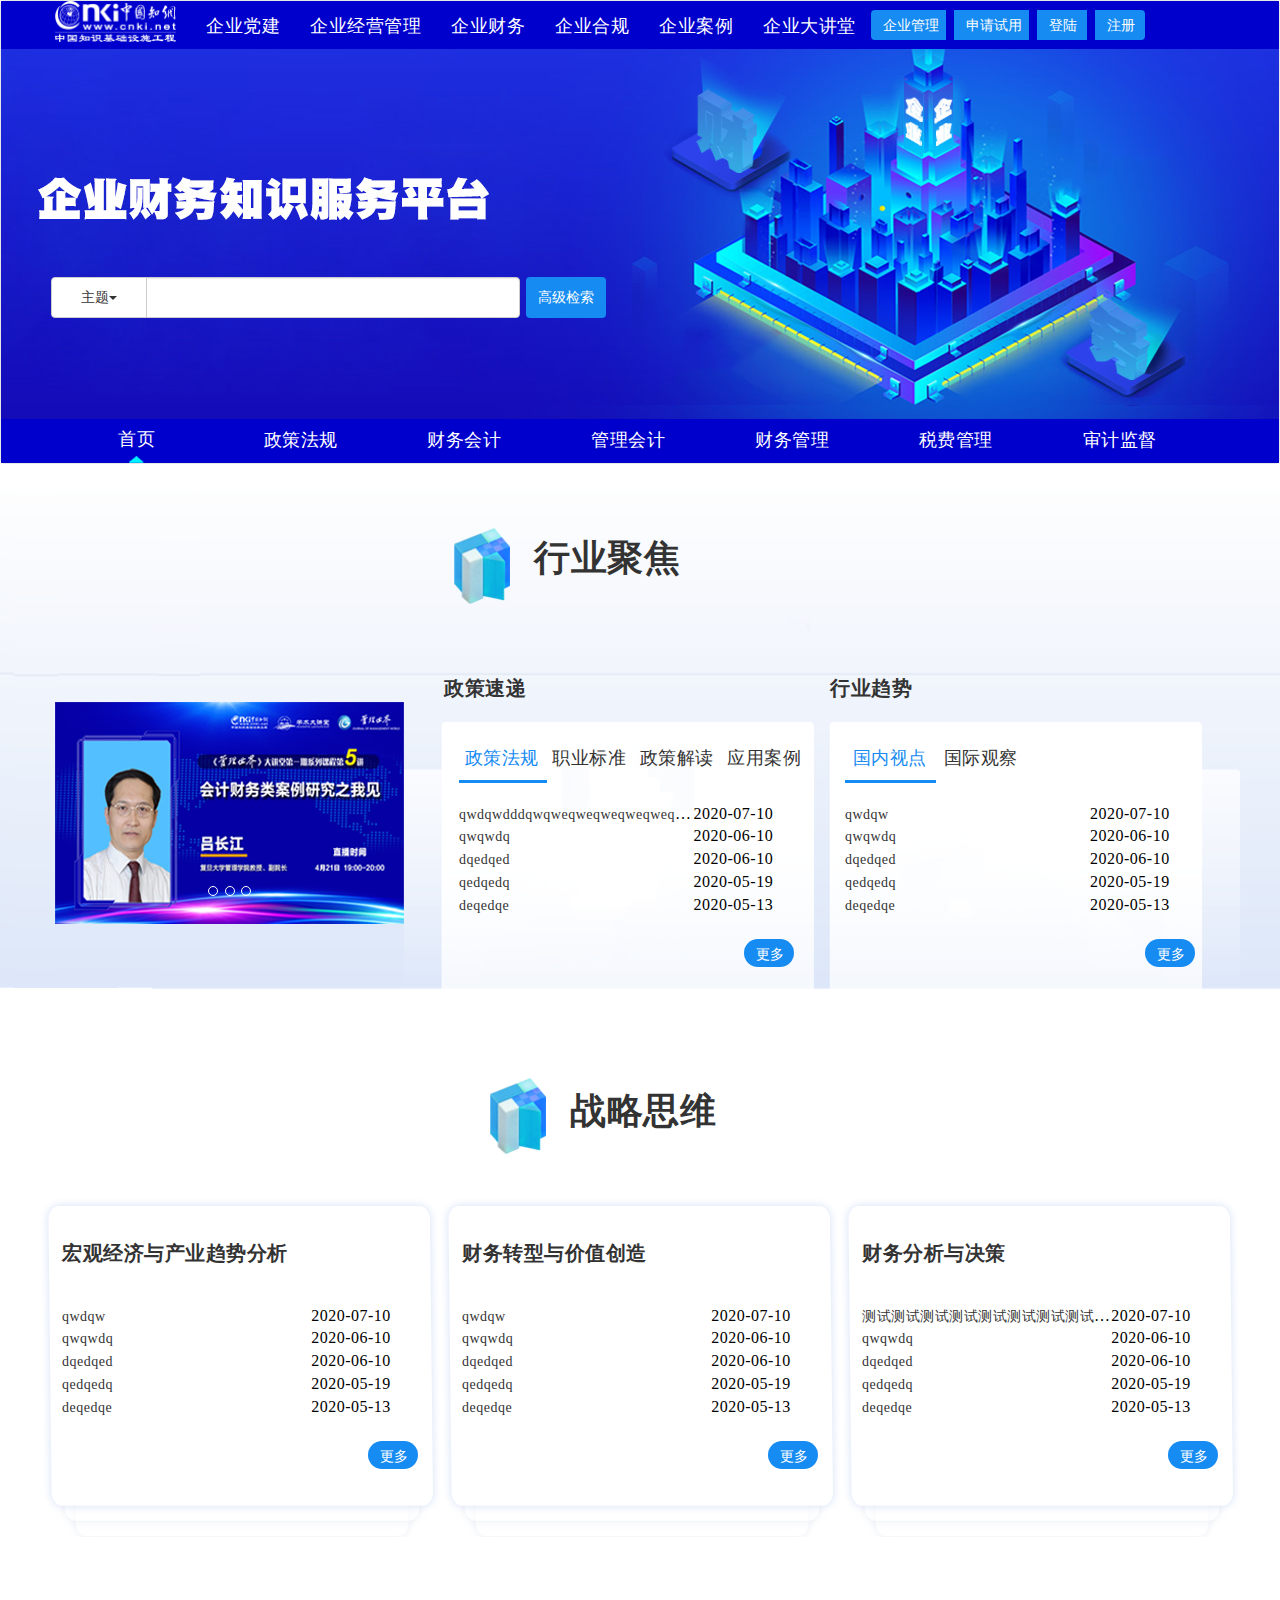
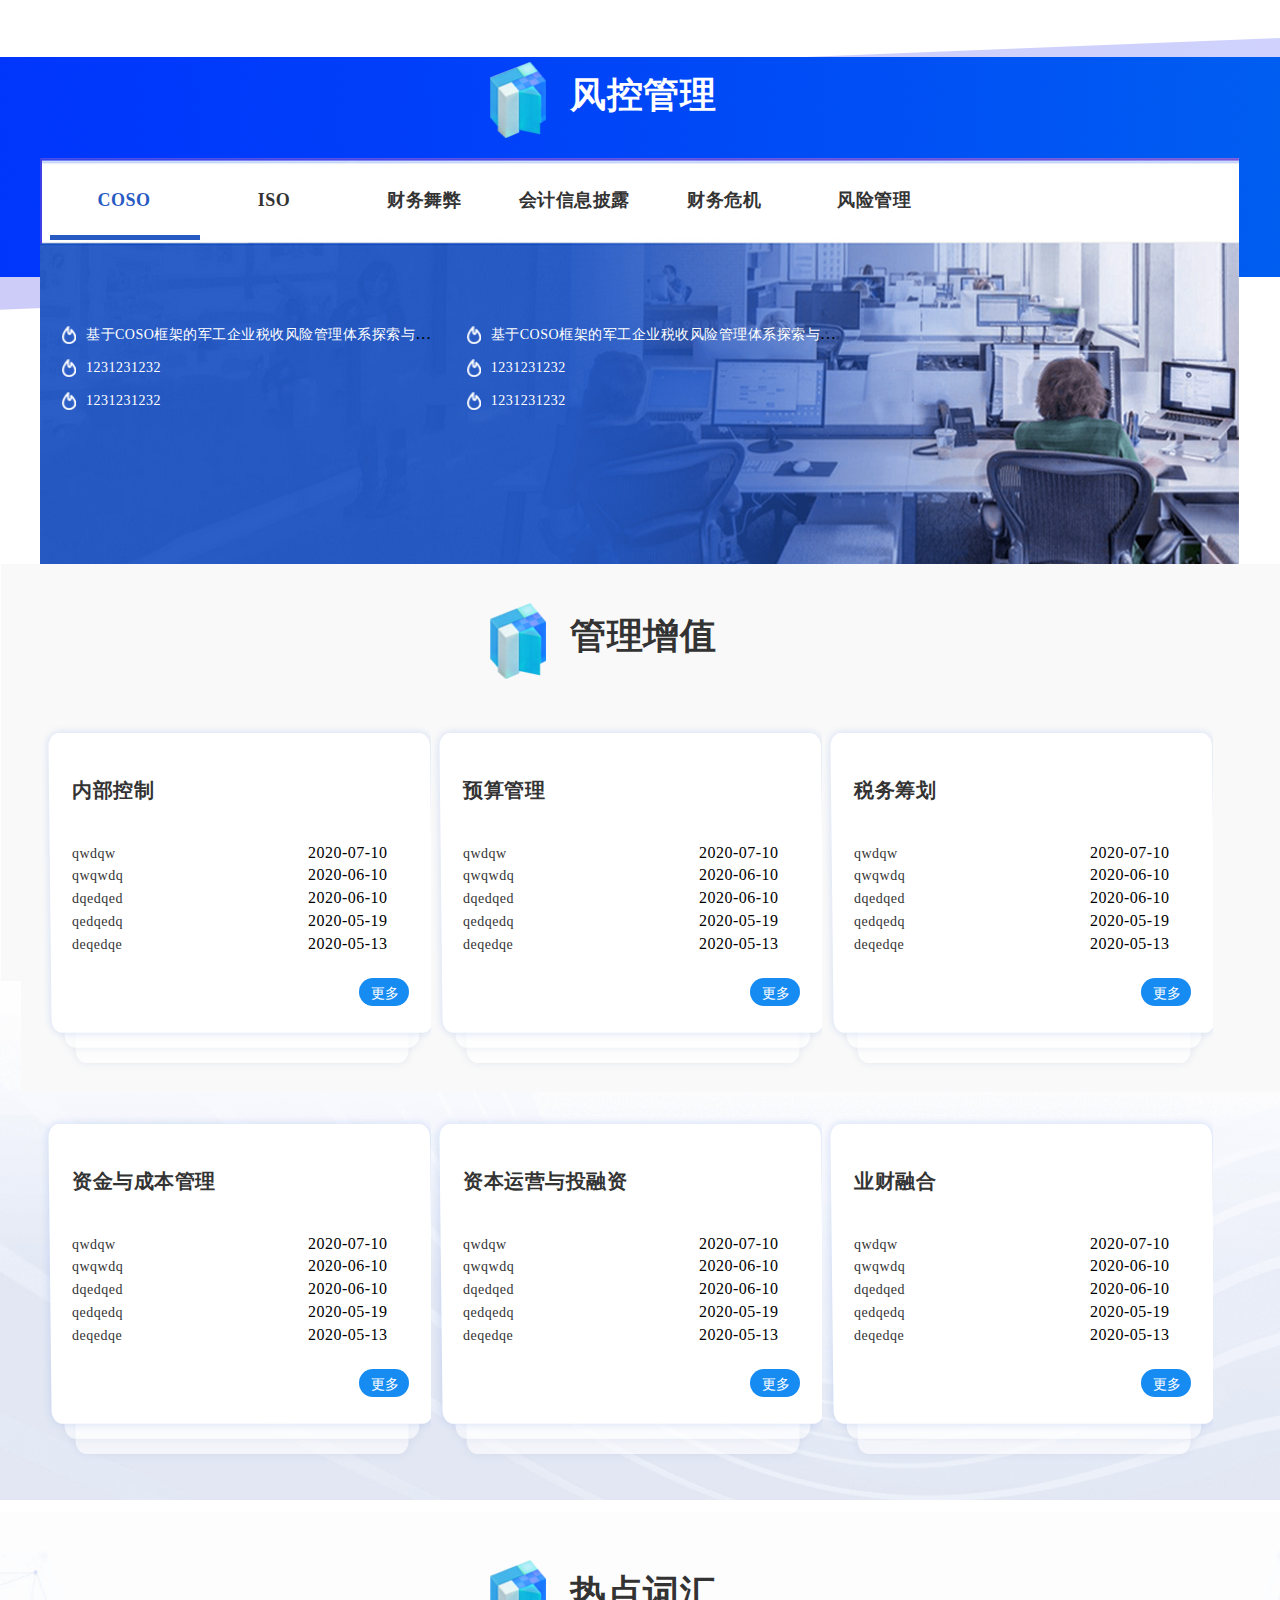
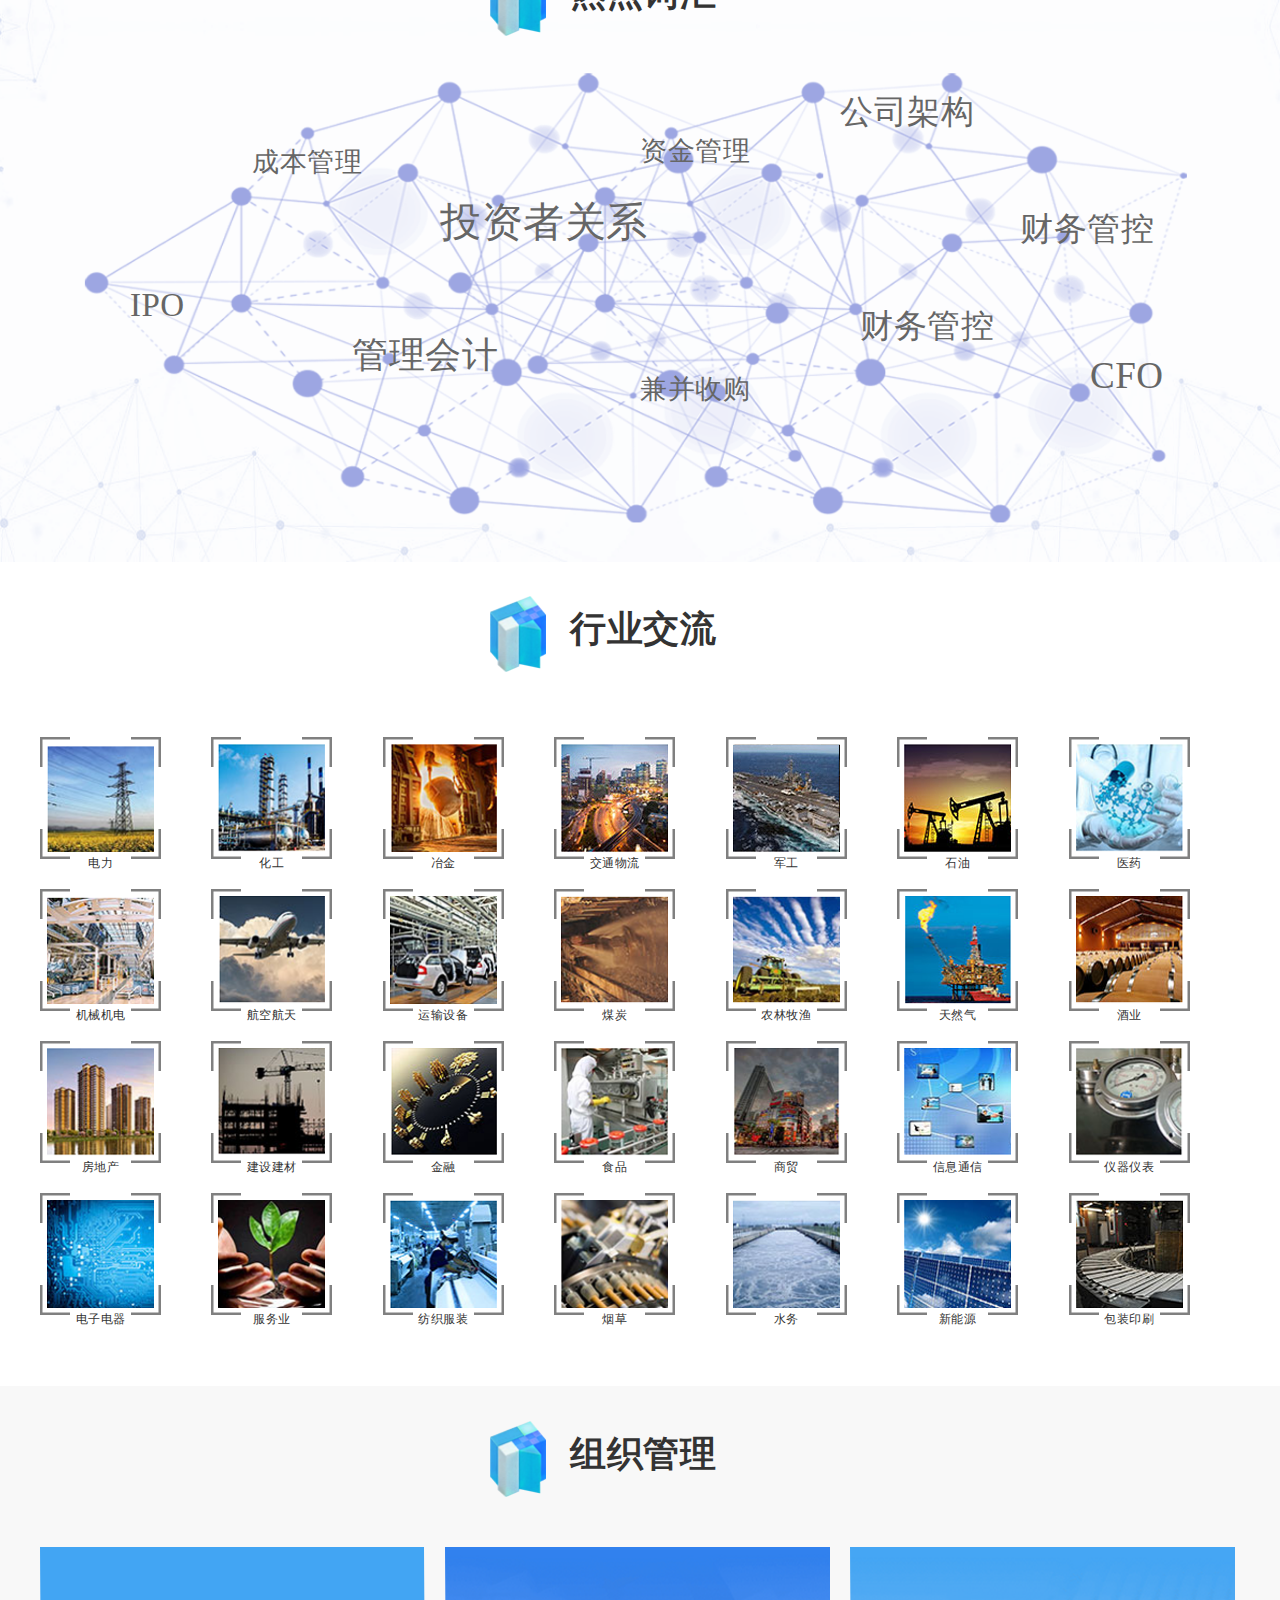
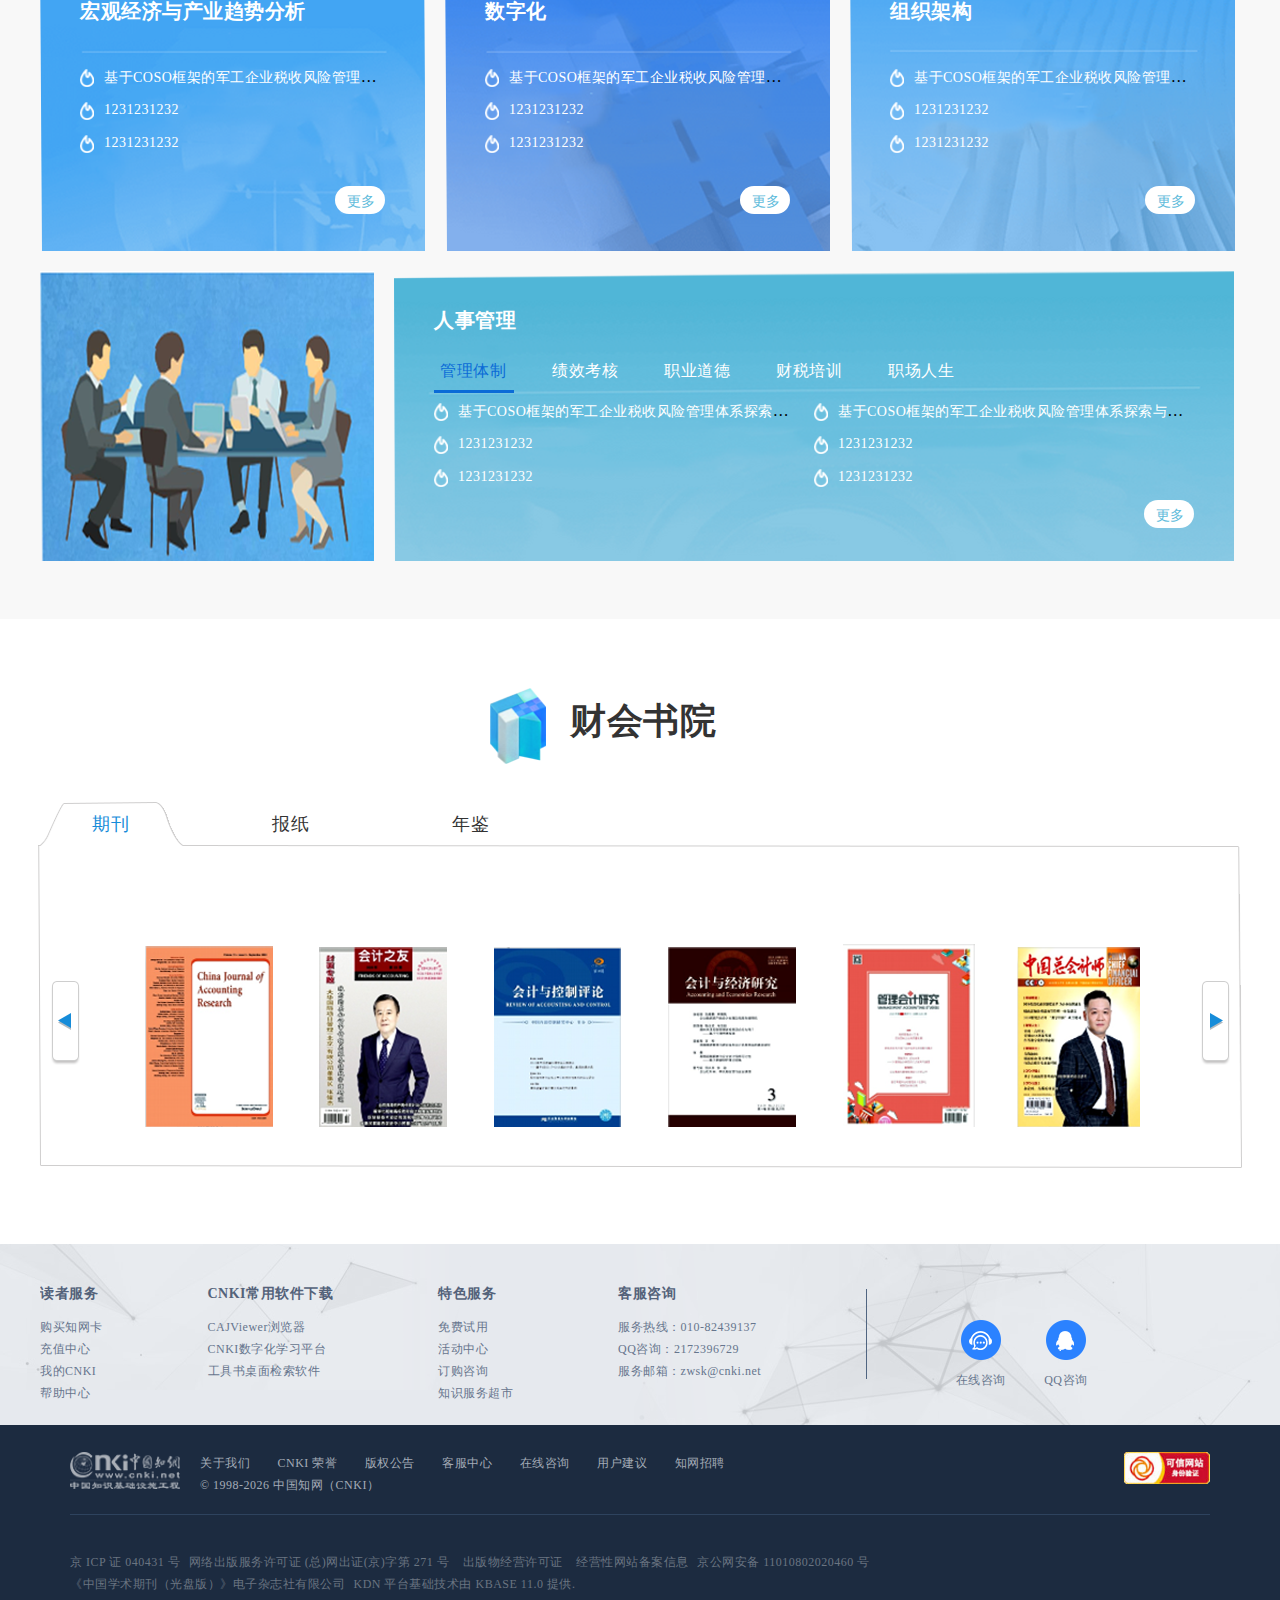
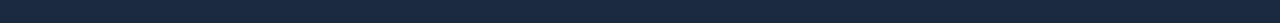
==== commit f65fa5bf: "hide trust icon" ====
--- a/index1.html
+++ b/index1.html
@@ -815,7 +815,7 @@
                   </a>
                   <!--可信网站图片LOGO安装结束-->
                   <!--诚信网站图片LOGO安装开始-->
-                  <a id="A1">
+                  <!-- <a id="A1">
                       <img alt="诚信网站" src="footer/cert.jpg" height="33" width="86">
                   </a>
                   <script type="text/javascript">
@@ -824,7 +824,7 @@
                               return false;
                           }
                       })();
-                  </script>
+                  </script> -->
                   <!--诚信网站图片LOGO安装结束-->
               </p>
           </div>
--- a/css/xbSkin.css
+++ b/css/xbSkin.css
@@ -49,7 +49,7 @@
 /* 底部内容 样式s*/
 .footer{width:100%;height:379px;color:#a4acb7;font-family:"Microsoft Yahei";line-height:22px;background-color:#1c2b40;font-size: 12px;}
 .footer a{color:#66758d;font-family:"Microsoft Yahei";}
-.foot-top{width:100%;height:181px;padding-top:28px;clear:both;background:url("../images/footer/foot-bg.png") top center #e6e9ee;    font-size: 12px;}
+.foot-top{width:100%;height:181px;padding-top:28px;clear:both;background:url("../footer/foot-bg.png") top center #e6e9ee;    font-size: 12px;}
 .foot-top .content{width:1200px;margin:0 auto;overflow:hidden;}
 .foot-top li{float:left;}
 .foot-top li+li{margin-left:105px;}
@@ -59,7 +59,7 @@
 .foot-top .weibo{width:290px;height:90px;padding-top:30px;padding-left:20px;margin-top:17px;text-align:center;border-left:1px solid #506581;}
 .foot-top .weibo a{display:inline-block;line-height:40px;}
 .foot-top .weibo a+a{margin-left:35px;}
-.foot-top .weibo img{width:40px;height:40px;background:url("../images/footer/weibo-bg.png") no-repeat 0 0;}.foot-top .weibo a:hover img{background-position:-40px 0;}.foot-bot{width:1140px;margin:0 auto;overflow:hidden;color:#a4acb7;}
+.foot-top .weibo img{width:40px;height:40px;background:url("../footer/weibo-bg.png") no-repeat 0 0;}.foot-top .weibo a:hover img{background-position:-40px 0;}.foot-bot{width:1140px;margin:0 auto;overflow:hidden;color:#a4acb7;}
 .foot-bot .t{height:60px;padding-top:27px;border-bottom:1px solid #2e435e;}.foot-bot .t a{color:#a4acb7;}
 .foot-bot .t>img{float:left;width:110px;}
 .foot-bot .t .mid{float:left;margin-left:20px;}
--- a/css/styles1.css
+++ b/css/styles1.css
@@ -23,31 +23,7 @@
 div.b{
 	margin-top: 20px;
 }
-.footer{width:100%;height:379px;color:#a4acb7;font-family:"Microsoft Yahei";line-height:22px;background-color:#1c2b40;font-size: 12px;}
-.footer a{color:#66758d;font-family:"Microsoft Yahei";}
-.foot-top{width:100%;height:181px;padding-top:28px;clear:both;background:url("../footer/foot-bg.png") top center #e6e9ee;    font-size: 12px;}
-.foot-top .content{width:1200px;margin:0 auto;overflow:hidden;}
-.foot-top li{float:left;}
-.foot-top li+li{margin-left:105px;}
-.foot-top b{display:block;font-size:14px;color:#54627a;line-height:44px;}
-.foot-top a,.foot-top span{display:block;color:#66758d;}
-.foot-top span a{display:inline;}
-.foot-top .weibo{width:290px;height:90px;padding-top:30px;padding-left:20px;margin-top:17px;text-align:center;border-left:1px solid #506581;}
-.foot-top .weibo a{display:inline-block;line-height:40px;}
-.foot-top .weibo a+a{margin-left:35px;}
-.foot-top .weibo img{width:40px;height:40px;background:url("../footer/weibo-bg.png") no-repeat 0 0;}.foot-top .weibo a:hover img{background-position:-40px 0;}.foot-bot{width:1140px;margin:0 auto;overflow:hidden;color:#a4acb7;}
-.foot-bot .t{height:60px;padding-top:27px;border-bottom:1px solid #2e435e;}.foot-bot .t a{color:#a4acb7;}
-.foot-bot .t>img{float:left;width:110px;}
-.foot-bot .t .mid{float:left;margin-left:20px;}
-.foot-bot .t .mid span{display:block;}
-.foot-bot .t .mid a+a{margin-left:24px;}
-.foot-bot .t .right{float:right;}
-.foot-bot .t .right img{height:32px;margin-left:17px;}
-.foot-bot .b{width:670px;padding-top:16px;}
-.foot-bot .b a{margin-left:5px;}
-.foot-bot .b a,.foot-bot .b span{color:#6a7481;white-space:nowrap;margin-right:5px;}
-.footer a:hover,.foot-top a:hover span{color:#2f8bd6;}
-/* 底部 样式end*/
+
 /****列表显示***/
 table.list-tb{
 	width:100%;
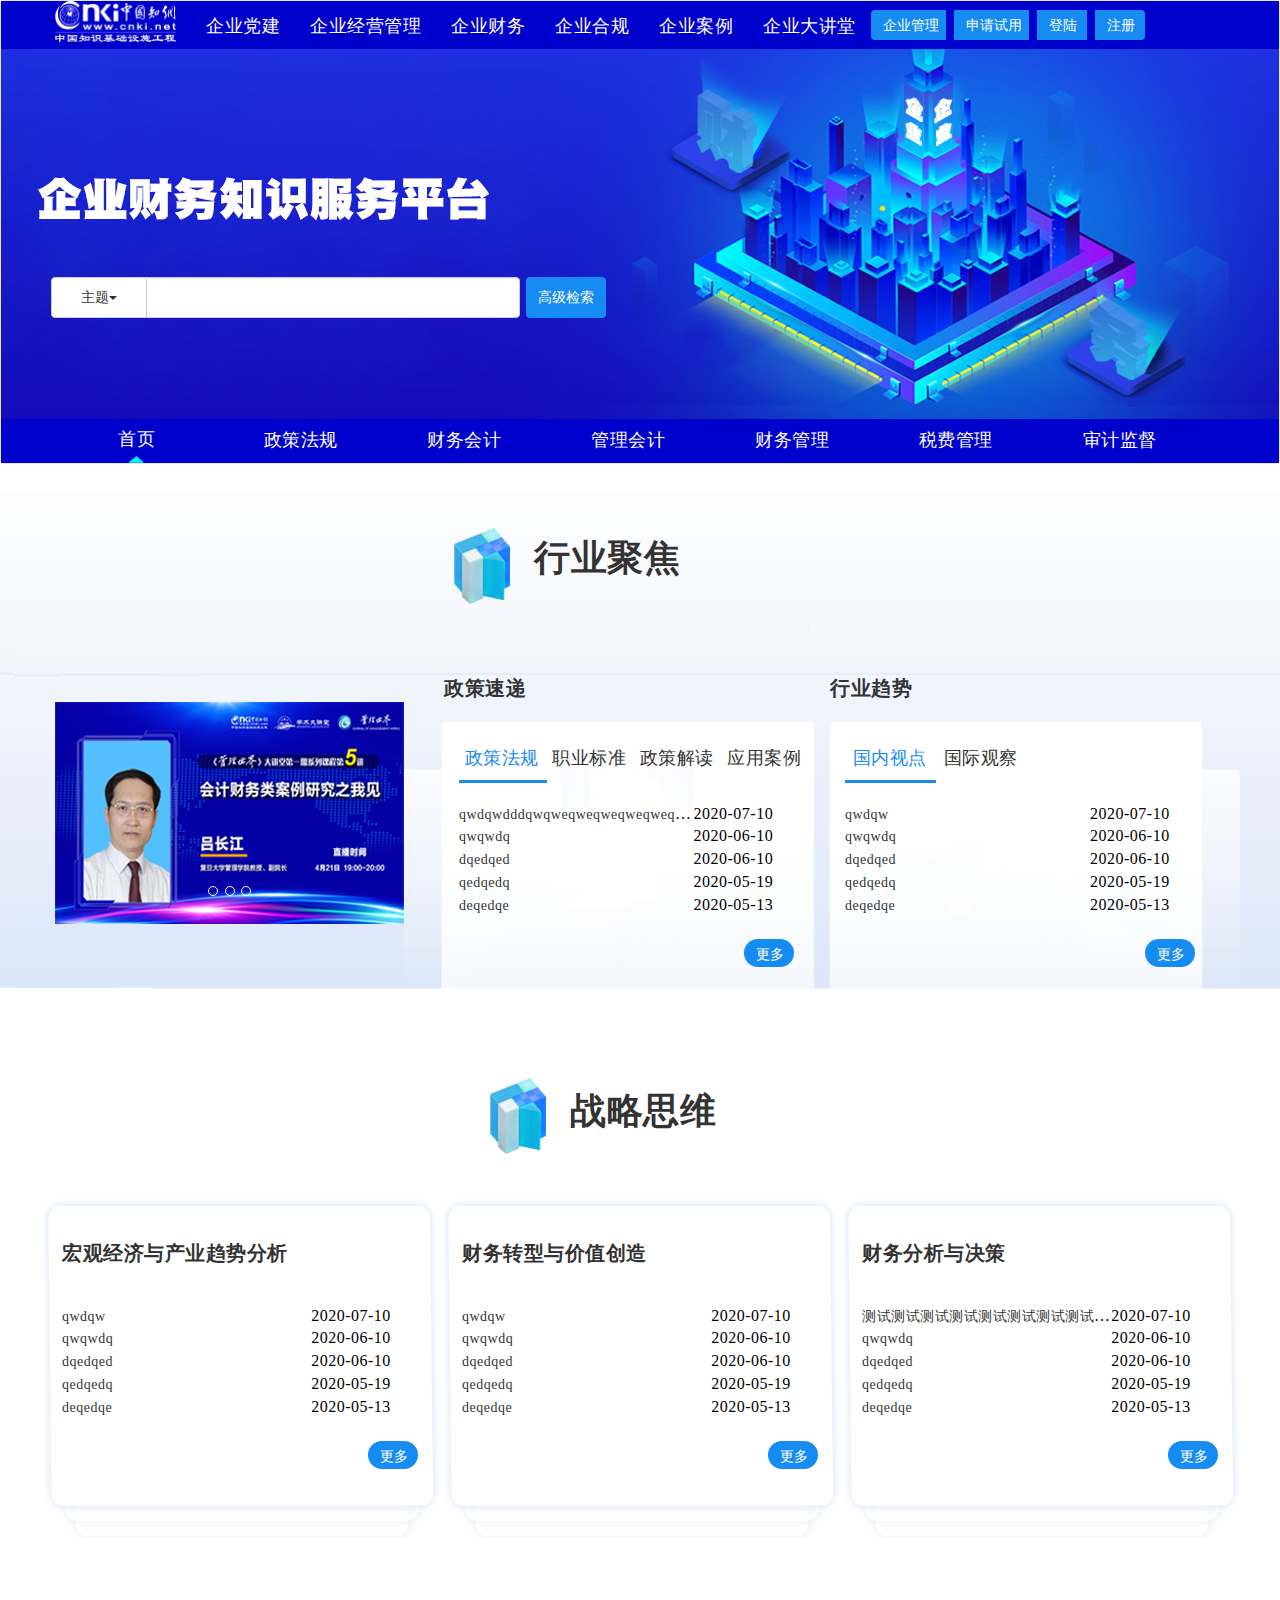
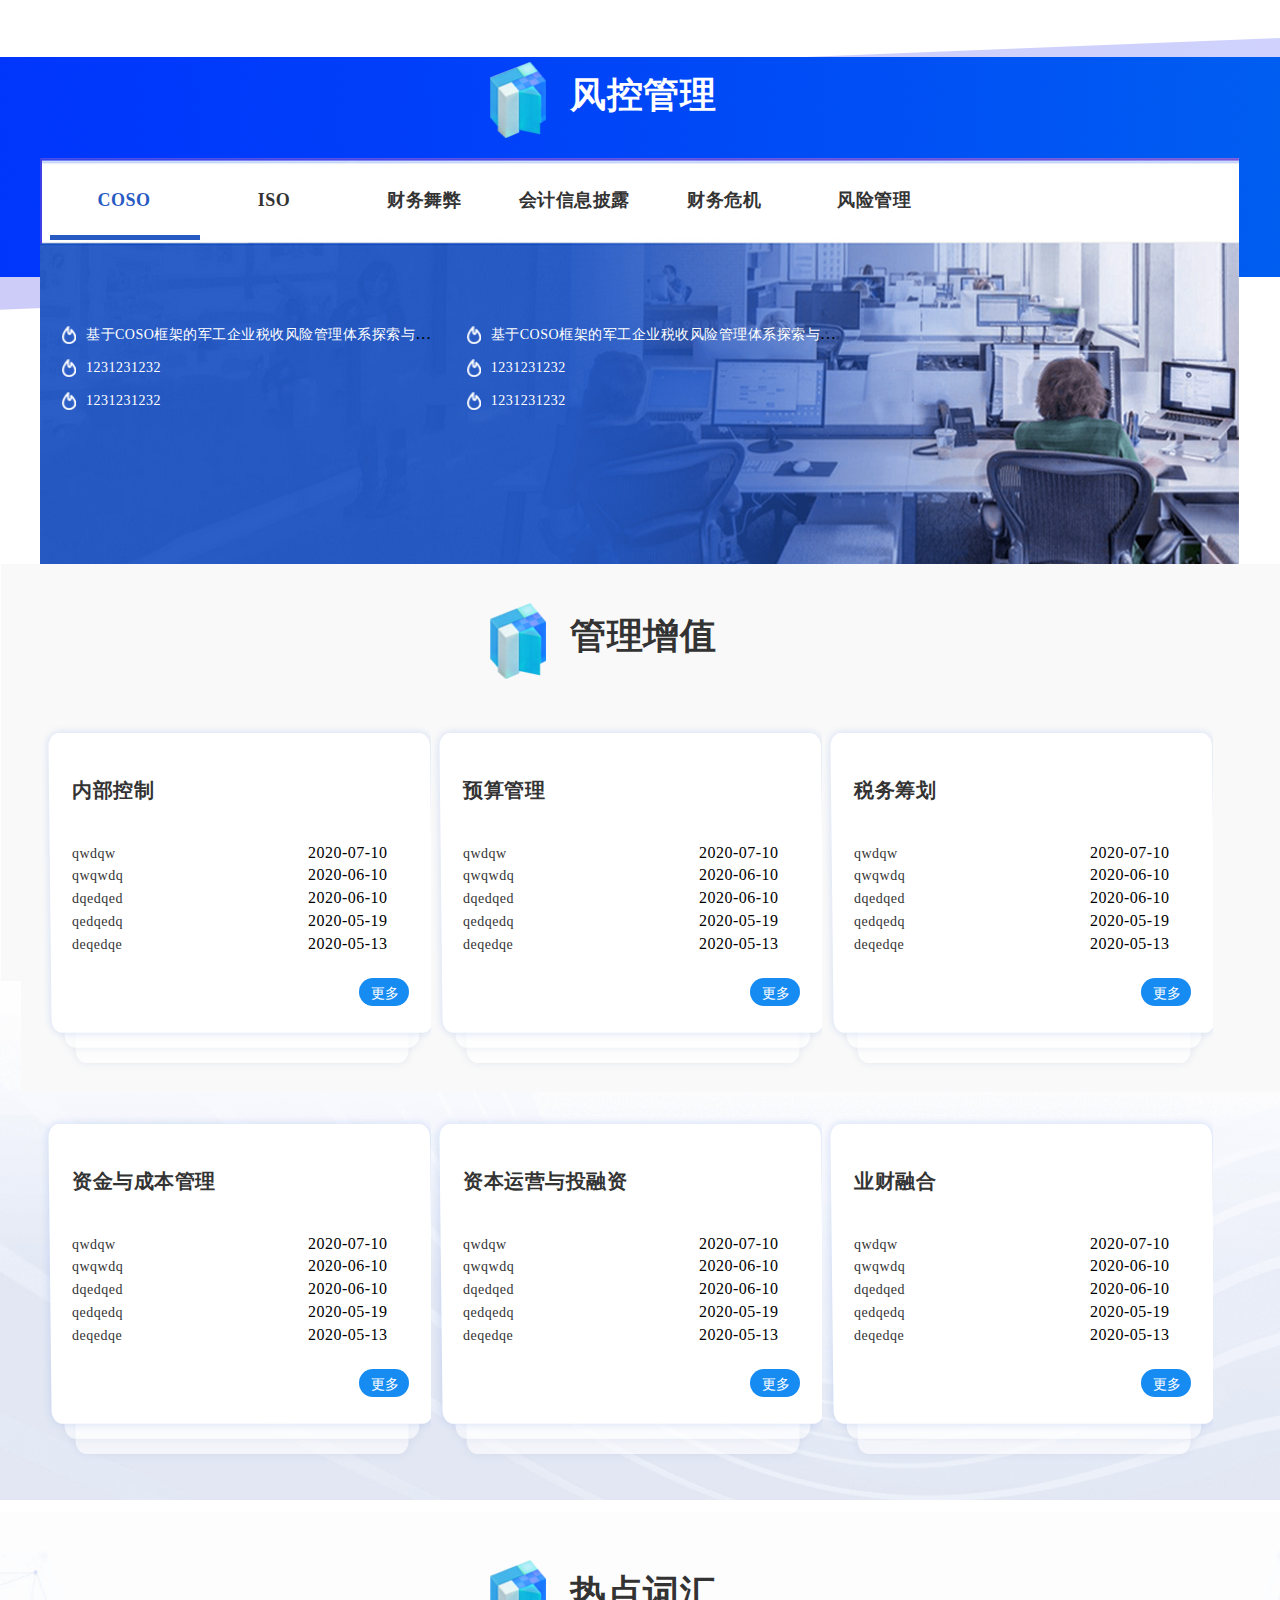
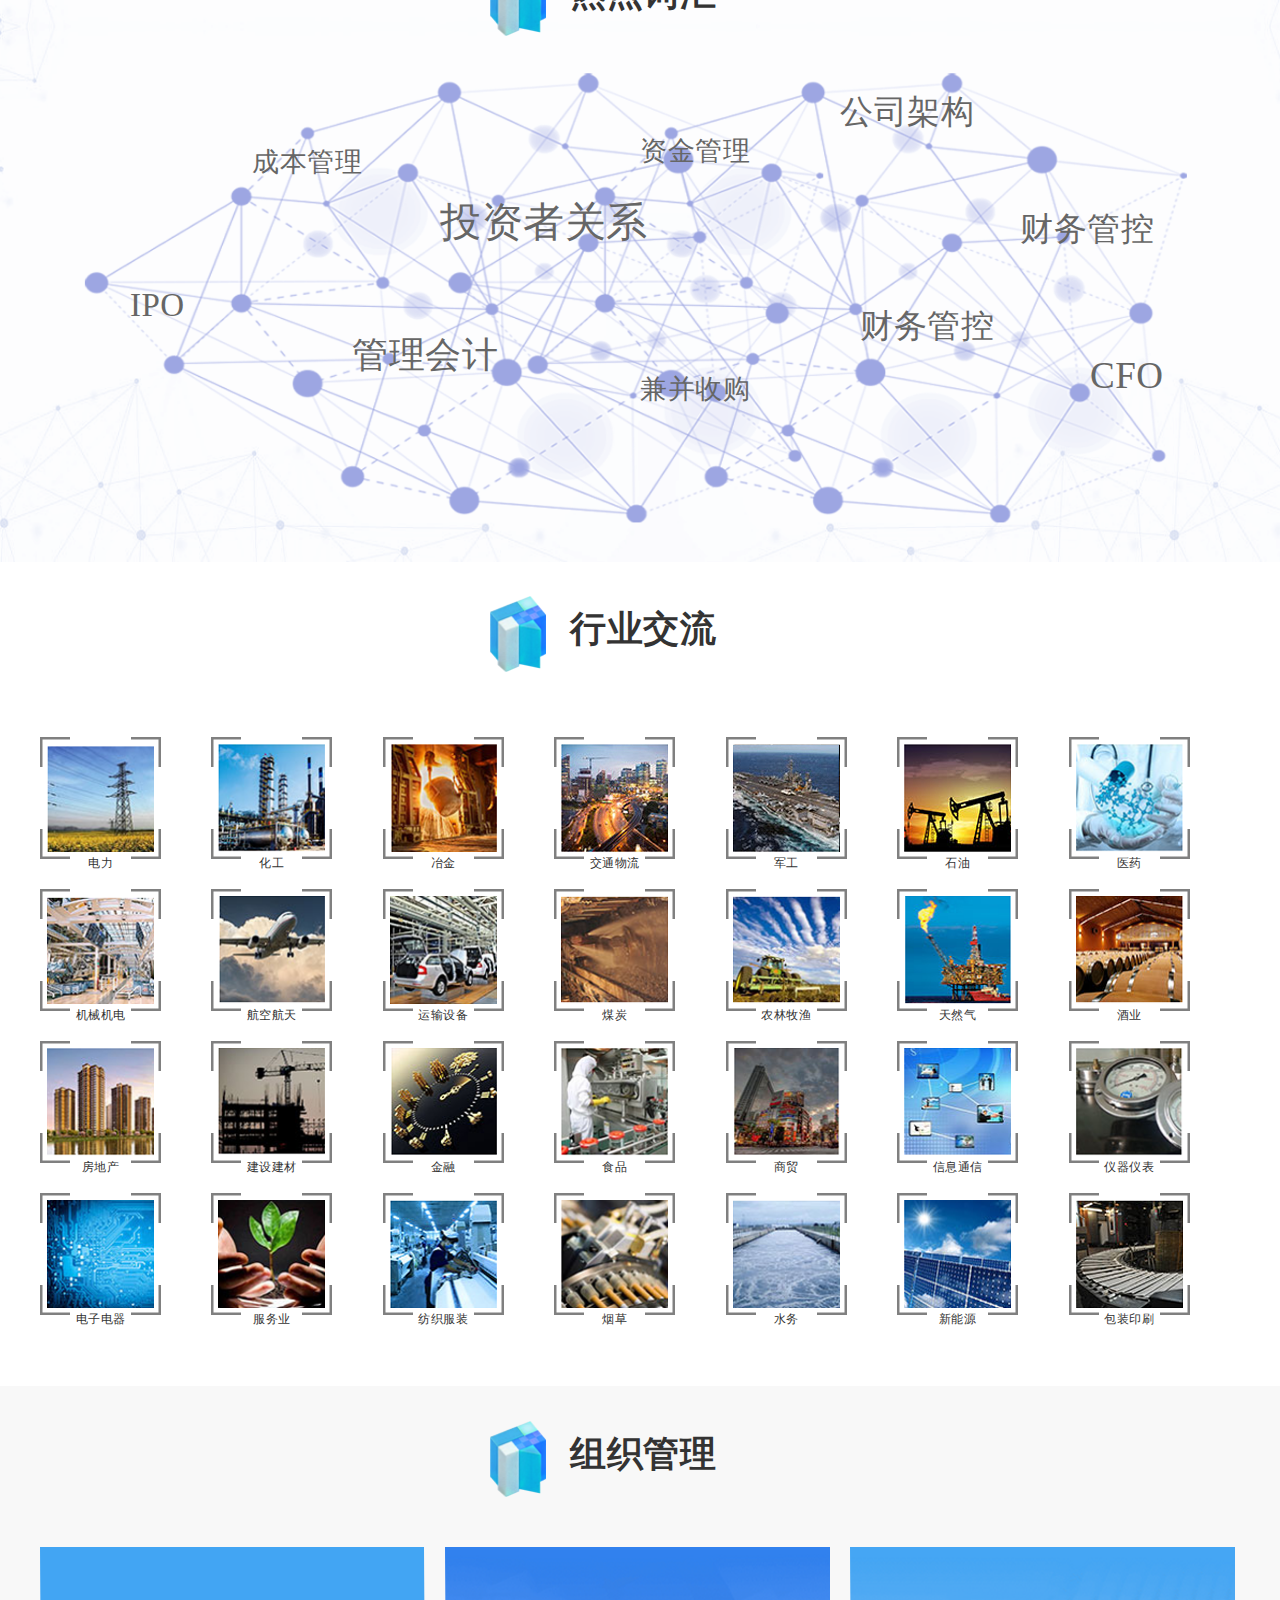
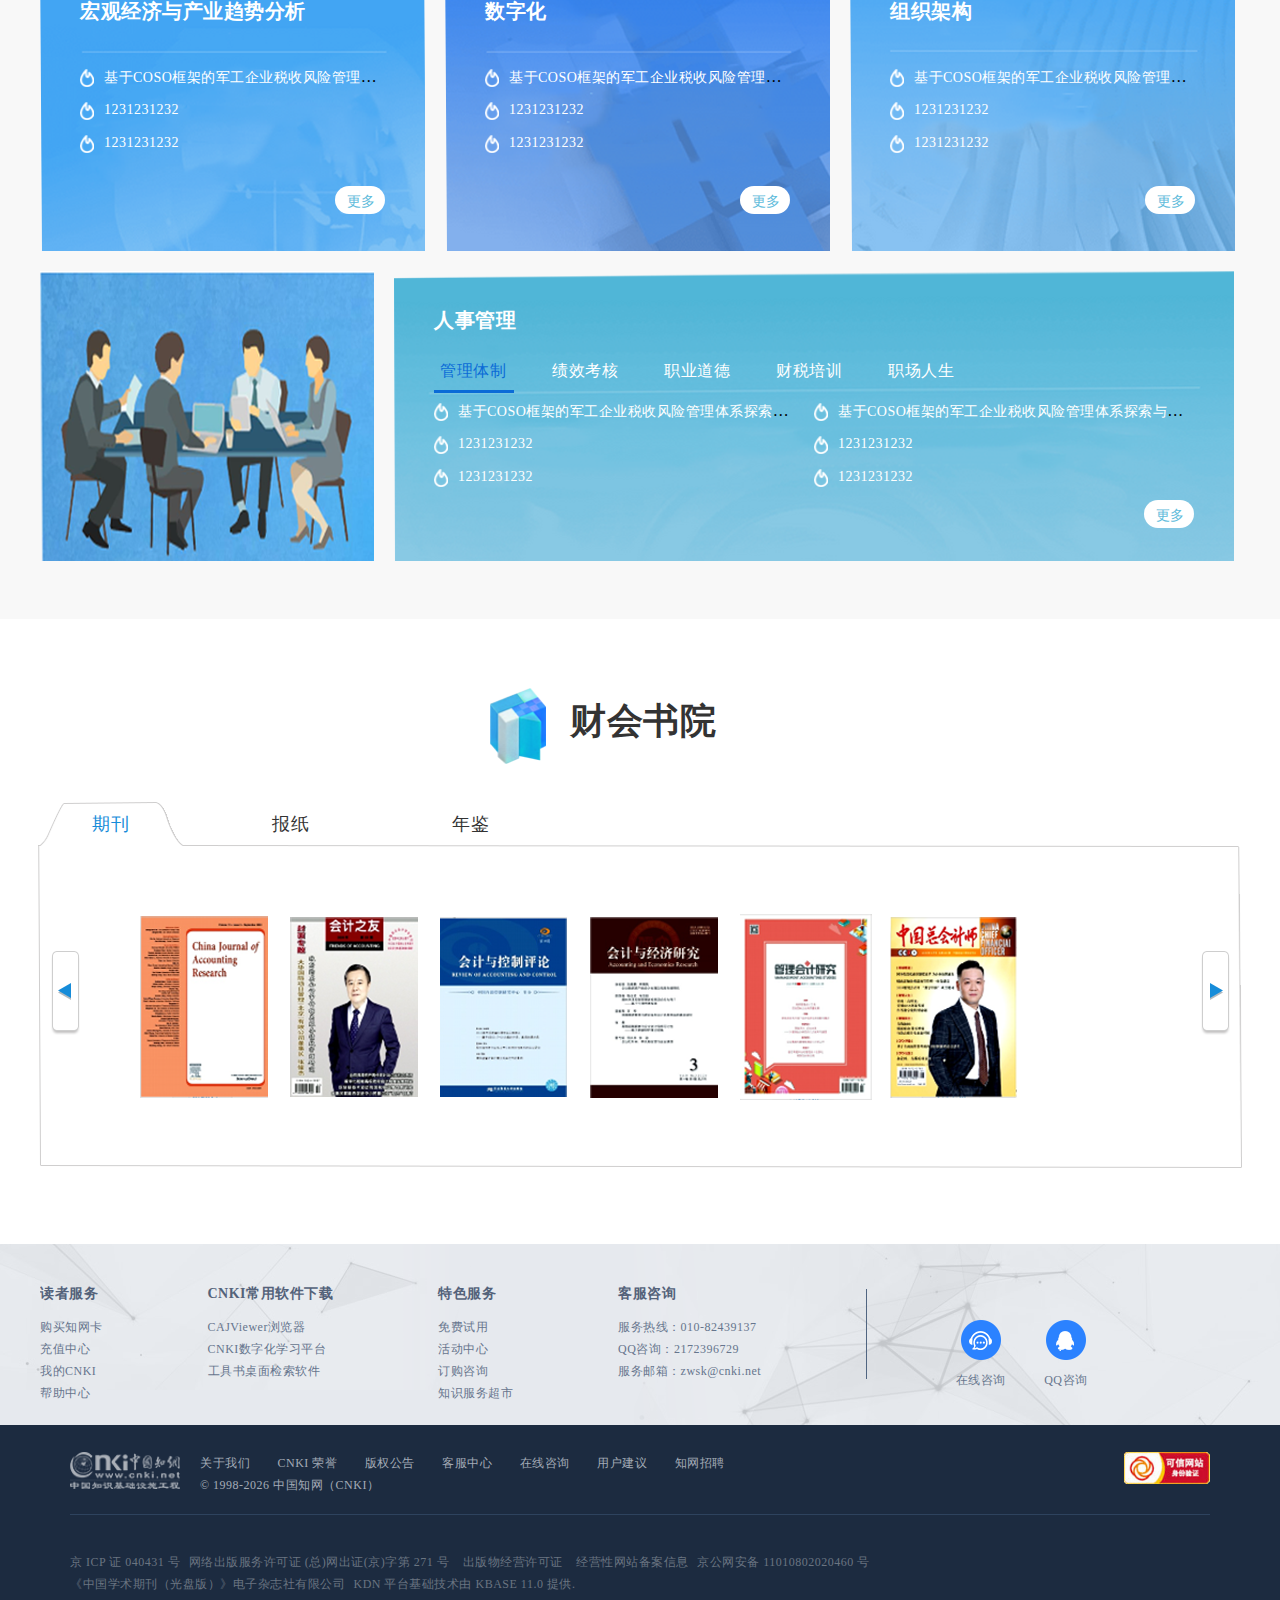
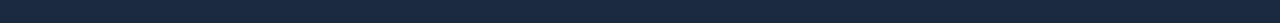
==== commit 262fb416: "modify book display" ====
--- a/index1.html
+++ b/index1.html
@@ -699,8 +699,8 @@
 					</div>
 					<div id="show-book" class="tab-content">
 						<div class="tab-pane fade in active" id="qikan">
-							<img src="images1/left.png" class="pull-left btn go-left" alt="">
-							<img src="images1/right.png" class="pull-right btn go-right" alt="">
+							<img src="images1/left.png" class="pull-left btn go-left1" alt="">
+							<img src="images1/right.png" class="pull-right btn go-right1" alt="">
 							<div class="books">
 							<ul class="book-list">
 							<li><a href=""><img src="images1/44-book1.png" alt=""></a></li>
@@ -713,10 +713,10 @@
 							</div>
 						</div>
 						<div class="tab-pane fade" id="baozhi">
-							<img src="images1/left.png" class="pull-left btn go-left" alt="go-left" >
-							<img src="images1/right.png" class="pull-right btn go-right" alt="go-right">
+							<img src="images1/left.png" class="pull-left btn go-left2" alt="go-left" >
+							<img src="images1/right.png" class="pull-right btn go-right2" alt="go-right">
 							<div class="books">
-							<ul class="book-list">
+							<ul class="book-list1">
 							<li><a href=""><img src="images1/44-book1.png" alt=""></a></li>
 							<li><a href=""><img src="images1/45-book2.png" alt=""></a></li>
 							<li><a href=""><img src="images1/46-book3.png" alt=""></a></li>
@@ -727,10 +727,10 @@
 							</div>
 						</div>
 						<div class="tab-pane fade" id="nianjian">
-							<img src="images1/left.png" class="pull-left btn go-left" alt="go-left">
-							<img src="images1/right.png" class="pull-right btn go-right" alt="go-right">
+							<img src="images1/left.png" class="pull-left btn go-left3" alt="go-left">
+							<img src="images1/right.png" class="pull-right btn go-right3" alt="go-right">
 							<div class="books">
-							<ul class="book-list">
+							<ul class="book-list2">
 							<li><a href=""><img src="images1/44-book1.png" alt=""></a></li>
 							<li><a href=""><img src="images1/45-book2.png" alt=""></a></li>
 							<li><a href=""><img src="images1/46-book3.png" alt=""></a></li>
--- a/css/styles1.css
+++ b/css/styles1.css
@@ -891,32 +891,26 @@
 #show-book{
 	padding-top:40px;
 }
-#show-book> div >img.btn{
+#show-book> img.go-left1,img.go-left2,
+img.go-left3,img.go-right1,img.go-right2, img.go-right3,{
 	margin-top: 30px;
 }
-ul.book-list li{
-	display:inline-block;
+div.books > ul > li{
+	display: table-cell;
+	width:150px;
+}
+ul.booklist{
 }
 div.books{
 	width:1000px;
-	position:relative;
-	margin:0 auto;
+	top:-30px;
+	position:relative;
+	margin:0 auto;
+	height:200px;
 	overflow:hidden;
-}
-div.books ul{
-	position:relative;
-	padding:0;
-	width:3000px;
-	margin:0;
-}
-div.books li{
-	width:170px;
-	height:180px;
-	display:inline-block;
-	margin:0;
-}
-ul.book-list li a{
-	border:none;
-	margin:0 auto;
-}
+	display:table;
+}
+
+
+
 /******* end of 财会书院 section **********/
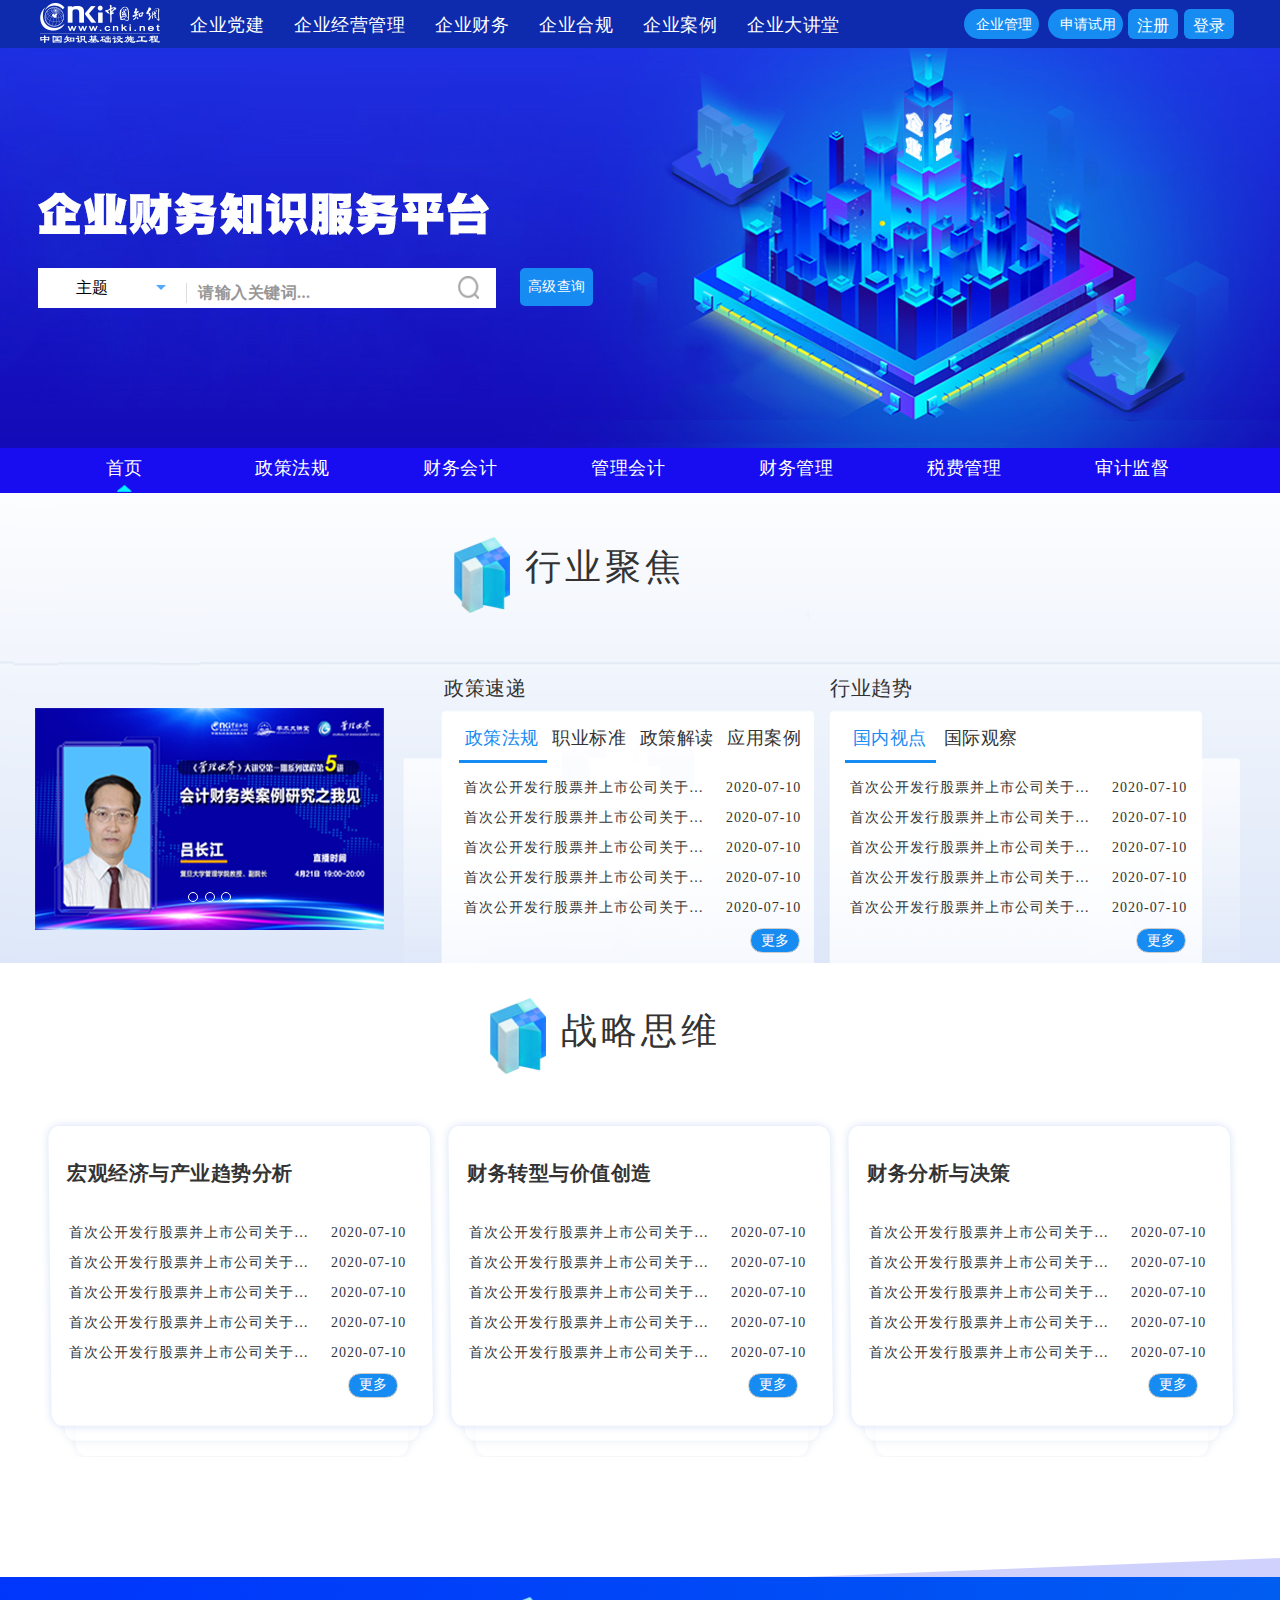
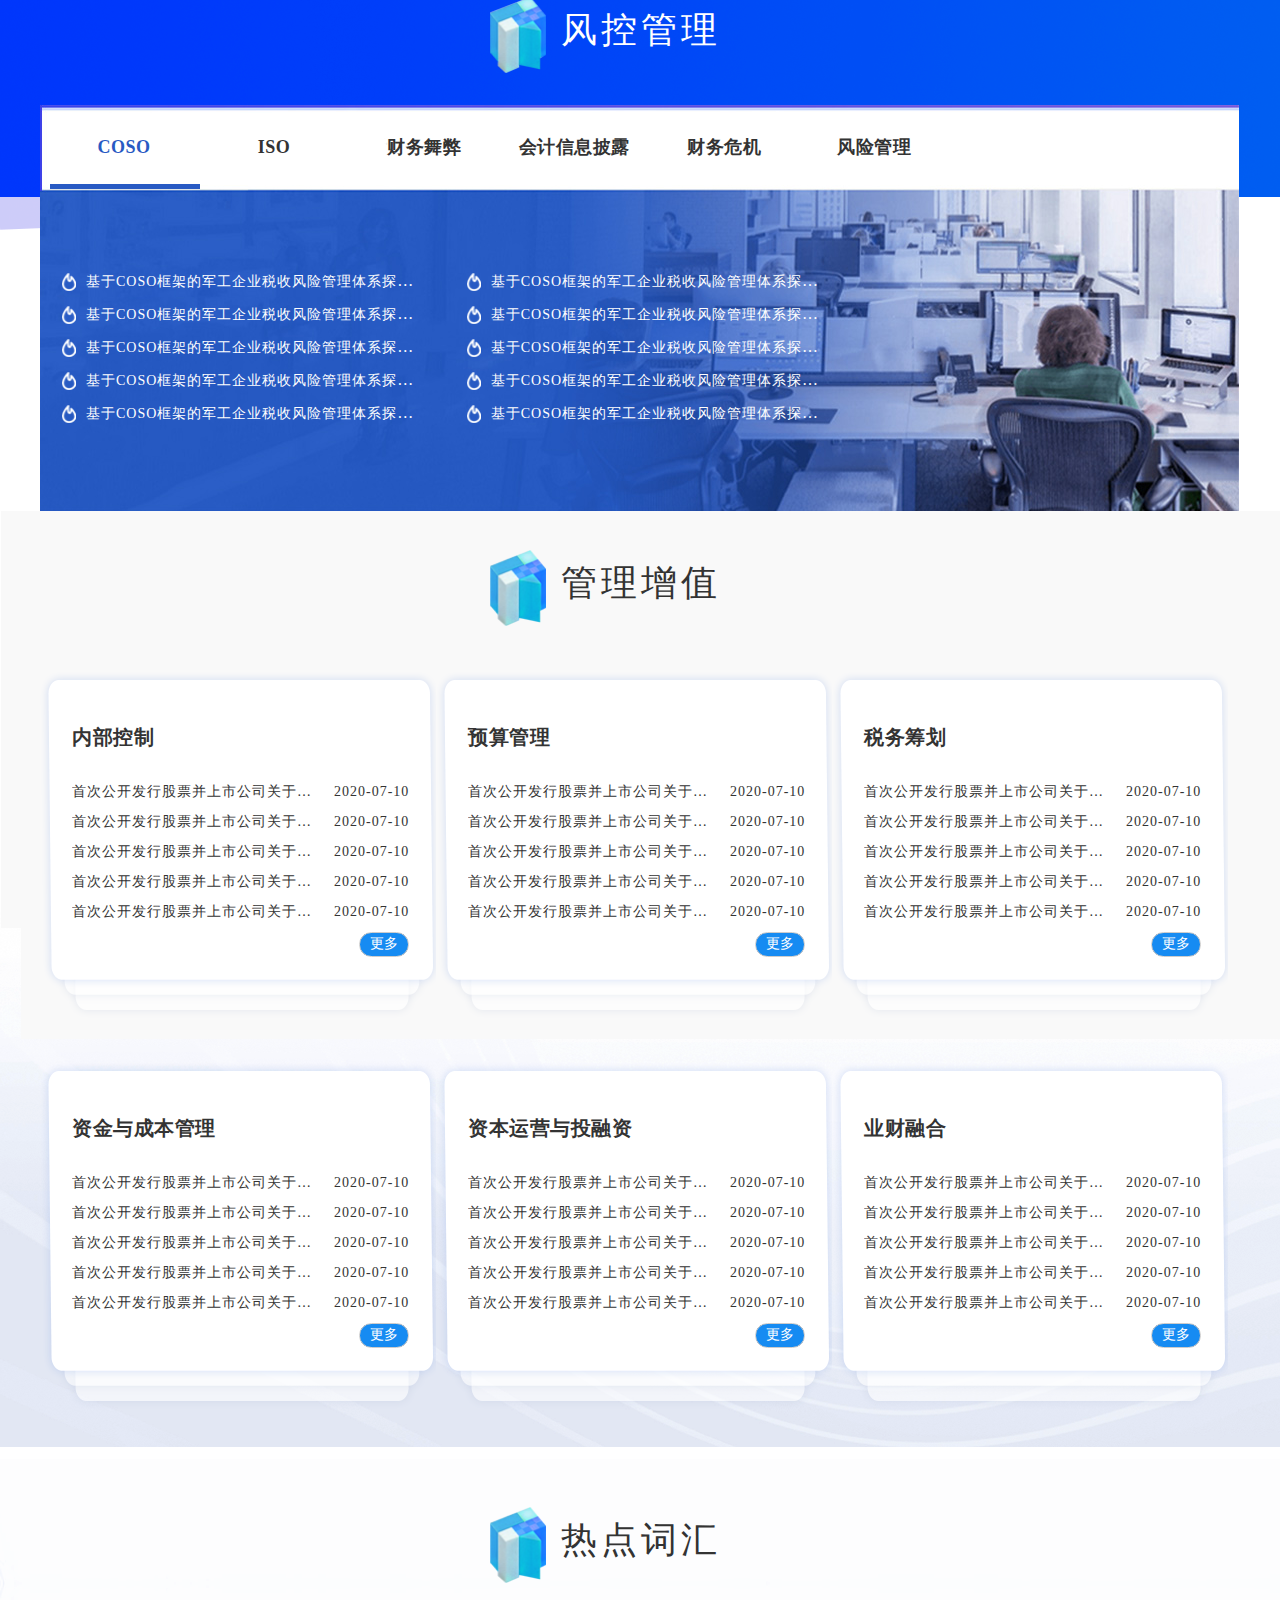
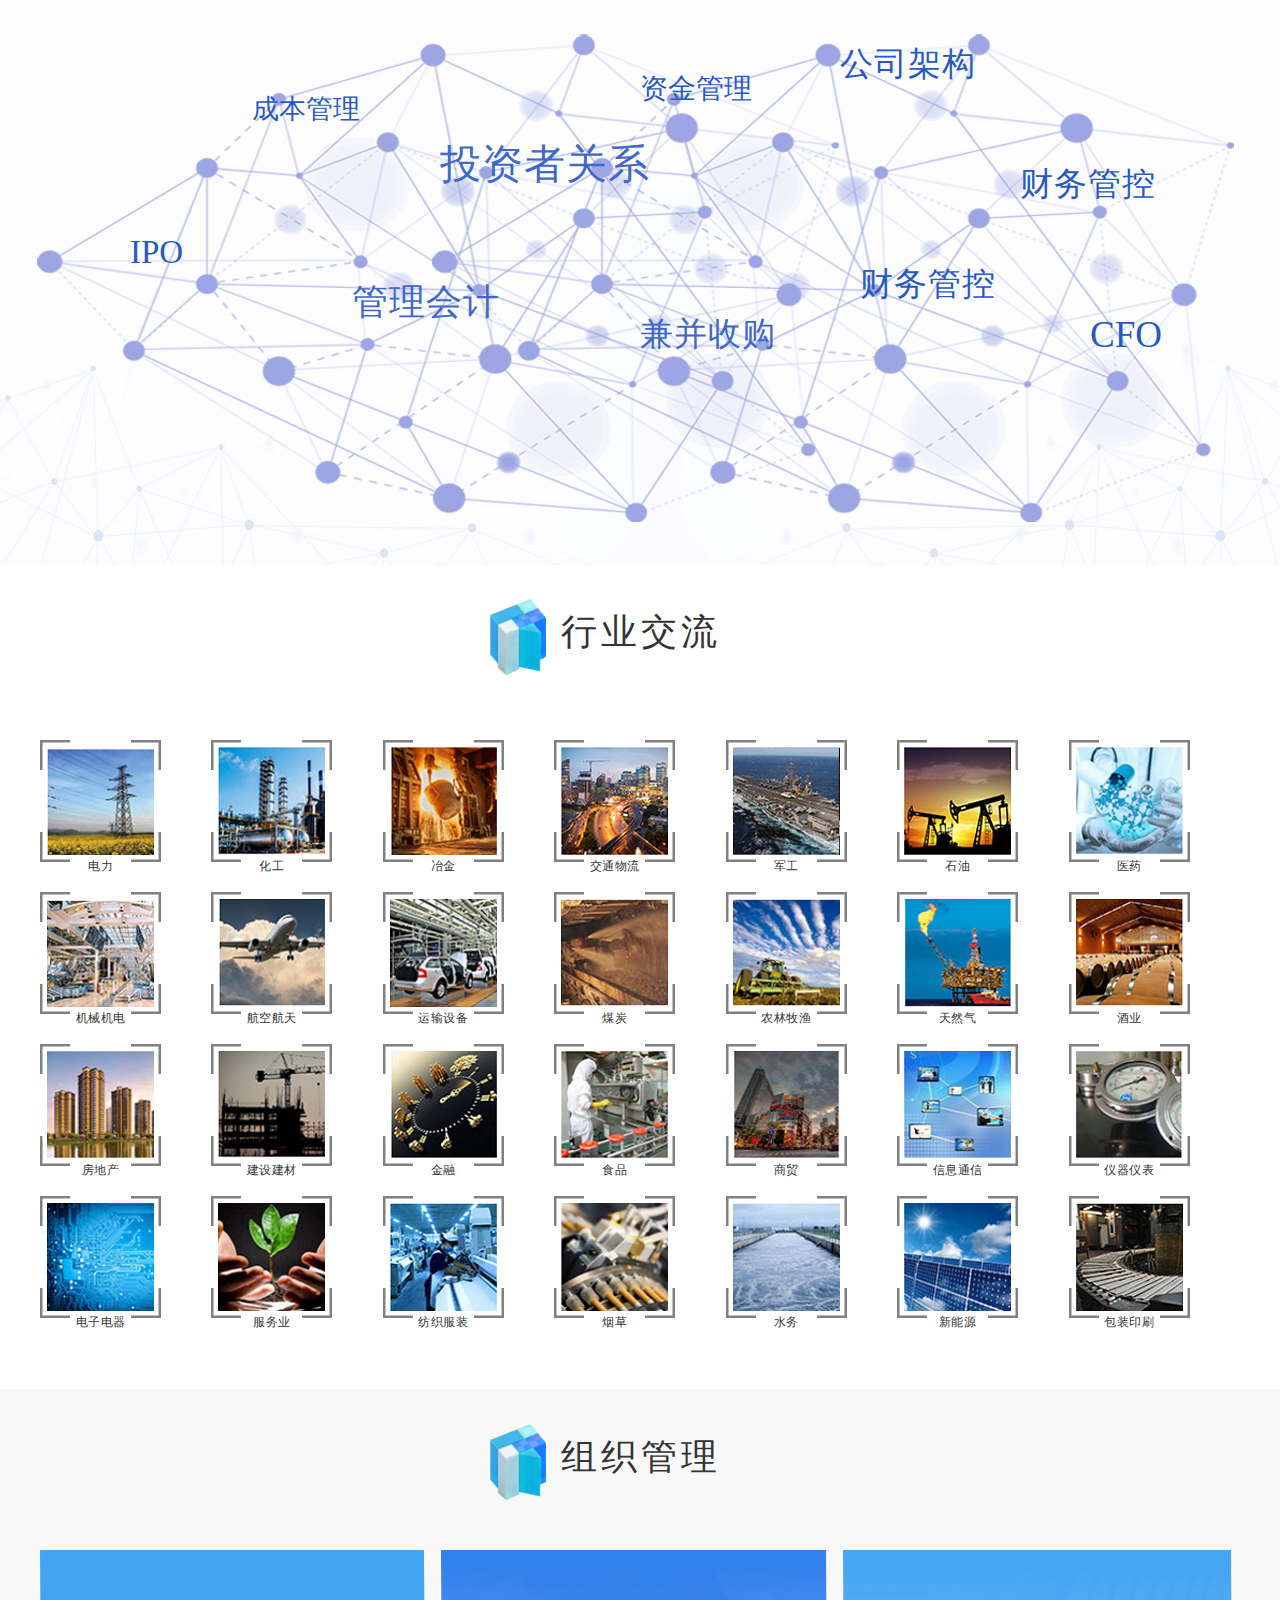
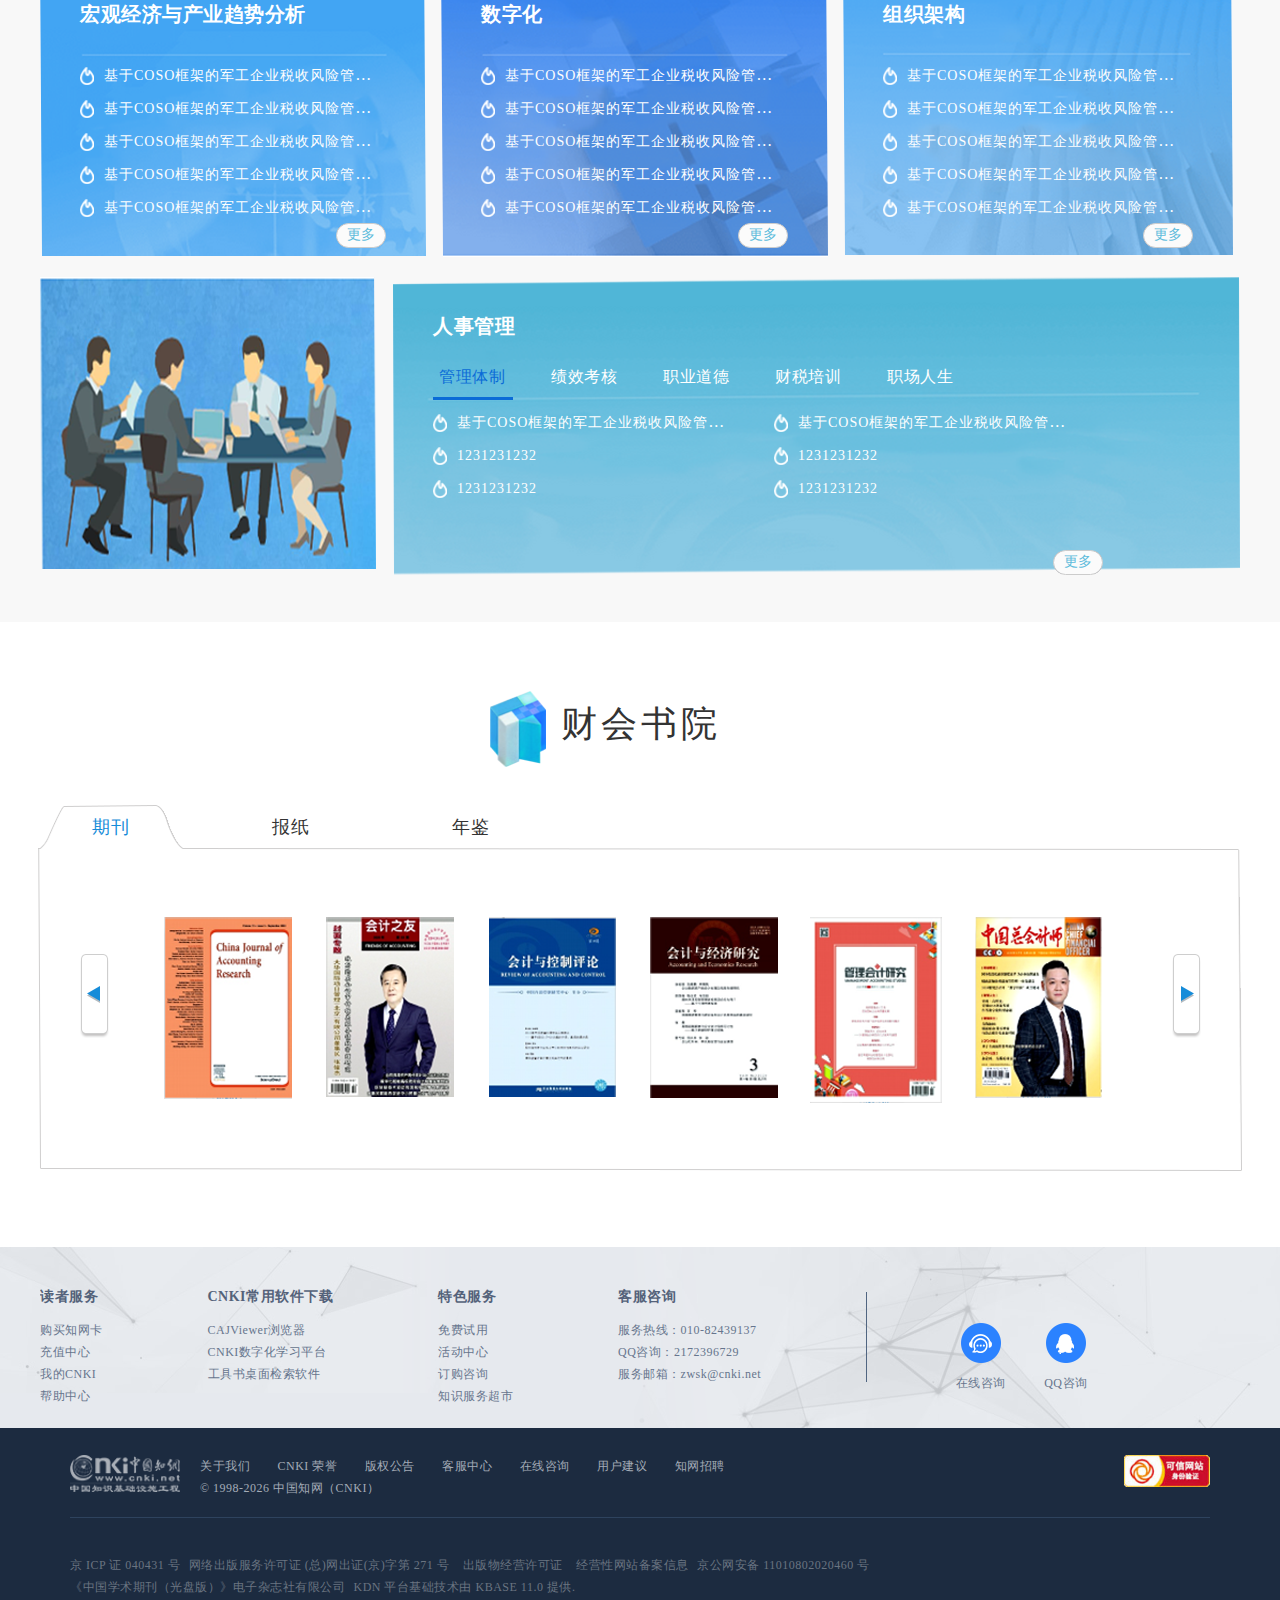
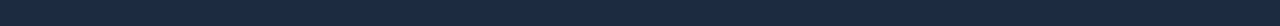
==== commit 295e9011: "detail" ====
--- a/index1.html
+++ b/index1.html
@@ -1,28 +1,31 @@
 <!DOCTYPE html>
 <html>
 <head>
-	<meta charset="utf-8">
-	<meta http-equiv="X-UA-Compatible" content="IE=edge">
-	<title>企业财务知识服务平台</title>
-	<meta name="viewport" content="width=device-width, initial-scale=1">
+	<meta http-equiv="Content-Type" content="text/html; charset=utf-8" />
+    <meta http-equiv="X-UA-Compatible" content="IE=edge" />
+    <meta name="viewport" content="width=device-width, initial-scale=0.33, maximum-scale=1.0, user-scalable=yes" />
+    <meta name="renderer" content="webkit|ie-comp|ie-stand">
+    <title>企业财务知识服务平台</title>
+    <meta name="description" content="">
+    <meta name="keywords" content="">
 	<!-- CSS styles -->
 	<!-- Bootstrap -->
 	<link rel="stylesheet" href="css/bootstrap.min.css">
 	<link  type="text/css" rel="stylesheet" href="css/public-mod.css"/>
     <link  type="text/css" rel="stylesheet" href="css/xbSkin.css"/>
-	<link rel="stylesheet" href="css/styles1.css">
+	<link rel="stylesheet" href="css/mCustom.css">
 </head>
 <body>
 	<!-- 头部内容 -->
-	<header>
-		<nav id="header-nav" class="navbar navbar-default">
+	<div class="header">
+		<nav id="header-nav" class="navbar-default">
 		<div class="header-container">
 			<div class="top-header"><!-- brand and top menu -->
 					<div id="top-bar">
 						<a class="navbar-brand" href="#">
-							<img id="brand-img" src="images1/logo.png" alt="Brand" height="41px">
+							<img id="brand-img" src="images/logo.png" alt="Brand" height="41px">
 						</a>
-						<ul class="nav navbar-nav pull-left" id="top-menu">
+						<ul class="nav navbar-nav" id="top-menu">
 						<li><a href="#" target="_blank">企业党建</a></li>	
 						<li><a href="#" target="_blank">企业经营管理</a></li>	
 						<li><a href="#" target="_blank">企业财务</a></li>
@@ -30,40 +33,50 @@
 						<li><a href="#" target="_blank">企业案例</a></li>
 						<li><a href="#" target="_blank">企业大讲堂</a></li>
 						</ul>
-						<div class="btn-group top-bar-group">
-							<button class="btn btn-default" id="navbtn-1">企业管理</button>
-							<button class="btn btn-default" id="navbtn-2">申请试用</button>
-							<button class="btn btn-default" id="sign-in">登陆</button>
-							<button class="btn btn-default" id="sign-up">注册</button>
+						<div class="top-bar-group">
+							<button class="btn" id="navbtn-1">企业管理</button>
+							<button class="btn" id="navbtn-2">申请试用</button>
+							<ul class="mod-login mod-login-horizontal-s1 fr">
+                        <li id="lgarea" class="login" data-lg="outFn">
+                        <a href="javascript:;" id="login" class="login-btn-login">登录</a>
+                        <a href="javascript:$.Reg();" class="login-btn-reg">注册</a>
+                    </li>
+                </ul>
 						</div>
 					</div>
 				</div><!-- top-header -->
 			<div id="banner">		
-				<div class="search"><!-- 搜索栏目 -->
-					<form class="navbar-form navbar-left" id="search-by-theme">
-					<!-- 组合搜索 -->
-					<div class="input-group">
-				      <div class="input-group-btn">
-				        <button type="button" class="btn btn-default dropdown-toggle" data-toggle="dropdown" aria-haspopup="true" aria-expanded="false">主题<span class="caret"></span></button>
-				        <ul class="dropdown-menu">
-				          <li><a href="#">主题1</a></li>
-				          <li><a href="#">主题2</a></li>
-				          <li><a href="#">主题3</a></li>
-				          <li role="separator" class="divider"></li>
-				          <li><a href="#">主题4</a></li>
-				        </ul>
-				      </div><!-- /btn-group -->
-				      <input type="text" class="form-control" aria-label="...">
-				    </div><!-- /input-group -->
-				    <button type="submit" class="btn btn-default" id="search-btn">高级检索</button>
-				    <!-- 表单提交 -->
-					</form>
-				</div><!-- 搜索栏目结束 -->
+				<!-- search bar -->
+				<div class="search-box clearfix">
+                <div class="search-box-l fl">
+                <div class="mod-search mod-search-singlebox-s2" data-code="SQJE">
+                        <div id="keylist" class="keylist">
+                            <span class="active">主题<i></i></span>
+                            <ul class="list">
+                                <li class="current" data-rel="0" data-code="SQJE">主题</li>
+                                <li data-rel="2" data-code="SQJJ">姓名</li>
+                                <li data-rel="1" data-code="SQJE">单位</li>
+                            </ul>
+                        </div>
+                        <div class="secx ">
+                            <label class="pholder" for="searchtext1"> 请输入关键词...</label>
+                            <input id="searchtext1" class="inputtext" autocomplete="off" type="text" name="textfiled"
+                                maxlength="100">
+                                <!-- <input class="secbtn" type="button" value="查询"> -->
+                            <img src="images/search.png" class="secbtn" type="button" value="查询">
+                            <input id="searchtexthid" type="hidden" name="searchtexthid">
+                        </div>
+                    </div>
+                </div>
+                <!-- 主题的高级检索 -->
+                <a class="search-g-link fl" href="//hydev.cnki.net/KNS/brief/result.aspx?dbprefix=SQJJ" target="_blank" data-uid="no">高级查询</a>
+            </div>
+				<!-- end of search bar -->
 
 			</div><!-- end of banner -->
 			<!-- 底部菜单栏 -->
 				<div class="bottom-menu">
-					<div class="container">
+					<div class="bm-container">
 				    <ul class="nav navbar-nav">
 					<li class="active" id="myactive"><a href="#">首页</a></li>	
 					<li><a href="//hydev.cnki.net/kweb/home/index/ZCFGZK" target="_blank">政策法规</a></li>	
@@ -78,14 +91,14 @@
 		 </div>
 		 <!-- 导航栏容器结束 -->
 		</nav>
-	</header>
+	</div>
 	<!-- main-content -->
 	<div id="main-content">
 		<!-- 行业模块 -->
 		<section id="industry">
 			<div class="container ins-container">
 				<div class="section-title ins-title">
-				<img src="images1/section-title.png" alt="section-icon"><span>行业聚焦</span>
+				<img src="images/section-title.png" alt="section-icon"><span>行业聚焦</span>
 				</div> <!-- end of section-title -->
 				<div class="ins-content">
 					<div id="inbox1">
@@ -98,13 +111,13 @@
 						 <!-- Wrapper for slides -->
 						<div class="carousel-inner" role="listbox">
 							<div class="item active">
-								<img src="images1/aman.png" alt="">
+								<img src="images/aman.png" alt="">
 							</div>
 							<div class="item">
-								<img src="images1/aman.png" alt="">
+								<img src="images/aman.png" alt="">
 							</div>
 							<div class="item">
-								<img src="images1/aman.png" alt="">
+								<img src="images/aman.png" alt="">
 							</div>
 						</div>
 						<!-- Controls -->
@@ -131,41 +144,41 @@
 						<div id="inbox2-content" class="tab-content">
 							<div class="tab-pane fade in active" id="zcfg">
 								<table class="list-tb">
-								<tr><td class="words"><a href="#">qwdqwdddqwqweqweqweqweqweqweqweqweqwe</a></td><td class="date">2020-07-10</td></tr>
-								<tr><td class="words"><a href="">qwqwdq</a></td><td class="date">2020-06-10</td></tr>
-								<tr><td class="words"><a href="">dqedqed</a></td><td class="date">2020-06-10</td></tr>
-								<tr><td class="words"><a href="">qedqedq</a></td><td class="date">2020-05-19</td></tr>
-								<tr><td class="words"><a href="">deqedqe</a></td><td class="date">2020-05-13</td></tr>
+								<tr><td class="words"><a href="#">首次公开发行股票并上市公司关于印发《新冠肺炎疫情相关租金</a><td class="gap"></td></td><td class="date">2020-07-10</td></tr>
+							<tr><td class="words"><a href="#">首次公开发行股票并上市公司关于印发《新冠肺炎疫情相关租金</a><td class="gap"></td></td><td class="date">2020-07-10</td></tr>
+							<tr><td class="words"><a href="#">首次公开发行股票并上市公司关于印发《新冠肺炎疫情相关租金</a><td class="gap"></td></td><td class="date">2020-07-10</td></tr>
+							<tr><td class="words"><a href="#">首次公开发行股票并上市公司关于印发《新冠肺炎疫情相关租金</a><td class="gap"></td></td><td class="date">2020-07-10</td></tr>
+							<tr><td class="words"><a href="#">首次公开发行股票并上市公司关于印发《新冠肺炎疫情相关租金</a><td class="gap"></td></td><td class="date">2020-07-10</td></tr>
 								</table>
 								<button class="more-btn btn btn-default pull-right">更多</button>
 							</div>
 							<div class="tab-pane fade" id="zybz">
 								<table class="list-tb">
-								<tr><td class="words"><a href="#">asdasdasdad</a></td><td class="date">2020-07-10</td></tr>
-								<tr><td class="words"><a href="">qwqwdq</a></td><td class="date">2020-06-10</td></tr>
-								<tr><td class="words"><a href="">dqedqed</a></td><td class="date">2020-06-10</td></tr>
-								<tr><td class="words"><a href="">qedqedq</a></td><td class="date">2020-05-19</td></tr>
-								<tr><td class="words"><a href="">deqedqe</a></td><td class="date">2020-05-13</td></tr>
+								<tr><td class="words"><a href="#">首次公开发行股票并上市公司关于印发《新冠肺炎疫情相关租金</a><td class="gap"></td></td><td class="date">2020-07-10</td></tr>
+							<tr><td class="words"><a href="#">首次公开发行股票并上市公司关于印发《新冠肺炎疫情相关租金</a><td class="gap"></td></td><td class="date">2020-07-10</td></tr>
+							<tr><td class="words"><a href="#">首次公开发行股票并上市公司关于印发《新冠肺炎疫情相关租金</a><td class="gap"></td></td><td class="date">2020-07-10</td></tr>
+							<tr><td class="words"><a href="#">首次公开发行股票并上市公司关于印发《新冠肺炎疫情相关租金</a><td class="gap"></td></td><td class="date">2020-07-10</td></tr>
+							<tr><td class="words"><a href="#">首次公开发行股票并上市公司关于印发《新冠肺炎疫情相关租金</a><td class="gap"></td></td><td class="date">2020-07-10</td></tr>
 								</table>
 								<button class="more-btn btn btn-default pull-right">更多</button>
 							</div>
 							<div class="tab-pane fade" id="zcjd">
 								<table class="list-tb">
-								<tr><td class="words"><a href="#">qwdqw</a></td><td class="date">2020-07-10</td></tr>
-								<tr><td class="words"><a href="">qwqwdq</a></td><td class="date">2020-06-10</td></tr>
-								<tr><td class="words"><a href="">dqedqed</a></td><td class="date">2020-06-10</td></tr>
-								<tr><td class="words"><a href="">qedqedq</a></td><td class="date">2020-05-19</td></tr>
-								<tr><td class="words"><a href="">deqedqe</a></td><td class="date">2020-05-13</td></tr>
+								<tr><td class="words"><a href="#">首次公开发行股票并上市公司关于印发《新冠肺炎疫情相关租金</a><td class="gap"></td></td><td class="date">2020-07-10</td></tr>
+							<tr><td class="words"><a href="#">首次公开发行股票并上市公司关于印发《新冠肺炎疫情相关租金</a><td class="gap"></td></td><td class="date">2020-07-10</td></tr>
+							<tr><td class="words"><a href="#">首次公开发行股票并上市公司关于印发《新冠肺炎疫情相关租金</a><td class="gap"></td></td><td class="date">2020-07-10</td></tr>
+							<tr><td class="words"><a href="#">首次公开发行股票并上市公司关于印发《新冠肺炎疫情相关租金</a><td class="gap"></td></td><td class="date">2020-07-10</td></tr>
+							<tr><td class="words"><a href="#">首次公开发行股票并上市公司关于印发《新冠肺炎疫情相关租金</a><td class="gap"></td></td><td class="date">2020-07-10</td></tr>
 								</table>
 								<button class="more-btn btn btn-default pull-right">更多</button>
 							</div>
 							<div class="tab-pane fade" id="yyal">
 								<table class="list-tb">
-								<tr><td class="words"><a href="#">qwdqw</a></td><td class="date">2020-07-10</td></tr>
-								<tr><td class="words"><a href="">qwqwdq</a></td><td class="date">2020-06-10</td></tr>
-								<tr><td class="words"><a href="">dqedqed</a></td><td class="date">2020-06-10</td></tr>
-								<tr><td class="words"><a href="">qedqedq</a></td><td class="date">2020-05-19</td></tr>
-								<tr><td class="words"><a href="">deqedqe</a></td><td class="date">2020-05-13</td></tr>
+								<tr><td class="words"><a href="#">首次公开发行股票并上市公司关于印发《新冠肺炎疫情相关租金</a><td class="gap"></td></td><td class="date">2020-07-10</td></tr>
+							<tr><td class="words"><a href="#">首次公开发行股票并上市公司关于印发《新冠肺炎疫情相关租金</a><td class="gap"></td></td><td class="date">2020-07-10</td></tr>
+							<tr><td class="words"><a href="#">首次公开发行股票并上市公司关于印发《新冠肺炎疫情相关租金</a><td class="gap"></td></td><td class="date">2020-07-10</td></tr>
+							<tr><td class="words"><a href="#">首次公开发行股票并上市公司关于印发《新冠肺炎疫情相关租金</a><td class="gap"></td></td><td class="date">2020-07-10</td></tr>
+							<tr><td class="words"><a href="#">首次公开发行股票并上市公司关于印发《新冠肺炎疫情相关租金</a><td class="gap"></td></td><td class="date">2020-07-10</td></tr>
 								</table>
 								<button class="more-btn btn btn-default pull-right">更多</button>
 							</div>
@@ -182,21 +195,21 @@
 						<div id="inbox3-content" class="tab-content">
 							<div class="tab-pane fade in active" id="gnsd">
 								<table class="list-tb">
-								<tr><td class="words"><a href="#">qwdqw</a></td><td class="date">2020-07-10</td></tr>
-								<tr><td class="words"><a href="">qwqwdq</a></td><td class="date">2020-06-10</td></tr>
-								<tr><td class="words"><a href="">dqedqed</a></td><td class="date">2020-06-10</td></tr>
-								<tr><td class="words"><a href="">qedqedq</a></td><td class="date">2020-05-19</td></tr>
-								<tr><td class="words"><a href="">deqedqe</a></td><td class="date">2020-05-13</td></tr>
+								<tr><td class="words"><a href="#">首次公开发行股票并上市公司关于印发《新冠肺炎疫情相关租金</a><td class="gap"></td></td><td class="date">2020-07-10</td></tr>
+							<tr><td class="words"><a href="#">首次公开发行股票并上市公司关于印发《新冠肺炎疫情相关租金</a><td class="gap"></td></td><td class="date">2020-07-10</td></tr>
+							<tr><td class="words"><a href="#">首次公开发行股票并上市公司关于印发《新冠肺炎疫情相关租金</a><td class="gap"></td></td><td class="date">2020-07-10</td></tr>
+							<tr><td class="words"><a href="#">首次公开发行股票并上市公司关于印发《新冠肺炎疫情相关租金</a><td class="gap"></td></td><td class="date">2020-07-10</td></tr>
+							<tr><td class="words"><a href="#">首次公开发行股票并上市公司关于印发《新冠肺炎疫情相关租金</a><td class="gap"></td></td><td class="date">2020-07-10</td></tr>
 								</table>
 								<button class="more-btn btn btn-default pull-right">更多</button>
 							</div>
 							<div class="tab-pane fade" id="gjgc">
 								<table class="list-tb">
-								<tr><td class="words"><a href="#">qwdqw</a></td><td class="date">2020-07-10</td></tr>
-								<tr><td class="words"><a href="">qwqwdq</a></td><td class="date">2020-06-10</td></tr>
-								<tr><td class="words"><a href="">dqedqed</a></td><td class="date">2020-06-10</td></tr>
-								<tr><td class="words"><a href="">qedqedq</a></td><td class="date">2020-05-19</td></tr>
-								<tr><td class="words"><a href="">deqedqe</a></td><td class="date">2020-05-13</td></tr>
+								<tr><td class="words"><a href="#">首次公开发行股票并上市公司关于印发《新冠肺炎疫情相关租金</a><td class="gap"></td></td><td class="date">2020-07-10</td></tr>
+							<tr><td class="words"><a href="#">首次公开发行股票并上市公司关于印发《新冠肺炎疫情相关租金</a><td class="gap"></td></td><td class="date">2020-07-10</td></tr>
+							<tr><td class="words"><a href="#">首次公开发行股票并上市公司关于印发《新冠肺炎疫情相关租金</a><td class="gap"></td></td><td class="date">2020-07-10</td></tr>
+							<tr><td class="words"><a href="#">首次公开发行股票并上市公司关于印发《新冠肺炎疫情相关租金</a><td class="gap"></td></td><td class="date">2020-07-10</td></tr>
+							<tr><td class="words"><a href="#">首次公开发行股票并上市公司关于印发《新冠肺炎疫情相关租金</a><td class="gap"></td></td><td class="date">2020-07-10</td></tr>
 								</table>
 								<button class="more-btn btn btn-default pull-right">更多</button>
 							</div>
@@ -210,39 +223,39 @@
 		<section id="strategy">
 			<div class="str-container">
 				<div class="section-title">
-					<h2 class="center"><img src="images1/section-title.png" alt="section-icon"><span>战略思维</span></h2>
+					<h2 class="center"><img src="images/section-title.png" alt="section-icon"><span>战略思维</span></h2>
 				</div>
 				<div class="str-content">
 					<div class="str-box">
 						<div class="str-sub-title">宏观经济与产业趋势分析</div>
 						<table class="list-tb">
-							<tr><td class="words"><a href="#">qwdqw</a></td><td class="date">2020-07-10</td></tr>
-							<tr><td class="words"><a href="">qwqwdq</a></td><td class="date">2020-06-10</td></tr>
-							<tr><td class="words"><a href="">dqedqed</a></td><td class="date">2020-06-10</td></tr>
-							<tr><td class="words"><a href="">qedqedq</a></td><td class="date">2020-05-19</td></tr>
-							<tr><td class="words"><a href="">deqedqe</a></td><td class="date">2020-05-13</td></tr>
+							<tr><td class="words"><a href="#">首次公开发行股票并上市公司关于印发《新冠肺炎疫情相关租金</a><td class="gap"></td></td><td class="date">2020-07-10</td></tr>
+							<tr><td class="words"><a href="#">首次公开发行股票并上市公司关于印发《新冠肺炎疫情相关租金</a><td class="gap"></td></td><td class="date">2020-07-10</td></tr>
+							<tr><td class="words"><a href="#">首次公开发行股票并上市公司关于印发《新冠肺炎疫情相关租金</a><td class="gap"></td></td><td class="date">2020-07-10</td></tr>
+							<tr><td class="words"><a href="#">首次公开发行股票并上市公司关于印发《新冠肺炎疫情相关租金</a><td class="gap"></td></td><td class="date">2020-07-10</td></tr>
+							<tr><td class="words"><a href="#">首次公开发行股票并上市公司关于印发《新冠肺炎疫情相关租金</a><td class="gap"></td></td><td class="date">2020-07-10</td></tr>
 						</table>
 						<button class="more-btn btn btn-default pull-right">更多</button>
 					</div>
 					<div class="str-box">
 						<div class="str-sub-title">财务转型与价值创造</div>
 						<table class="list-tb">
-							<tr><td class="words"><a href="#">qwdqw</a></td><td class="date">2020-07-10</td></tr>
-							<tr><td class="words"><a href="">qwqwdq</a></td><td class="date">2020-06-10</td></tr>
-							<tr><td class="words"><a href="">dqedqed</a></td><td class="date">2020-06-10</td></tr>
-							<tr><td class="words"><a href="">qedqedq</a></td><td class="date">2020-05-19</td></tr>
-							<tr><td class="words"><a href="">deqedqe</a></td><td class="date">2020-05-13</td></tr>
+							<tr><td class="words"><a href="#">首次公开发行股票并上市公司关于印发《新冠肺炎疫情相关租金</a><td class="gap"></td></td><td class="date">2020-07-10</td></tr>
+							<tr><td class="words"><a href="#">首次公开发行股票并上市公司关于印发《新冠肺炎疫情相关租金</a><td class="gap"></td></td><td class="date">2020-07-10</td></tr>
+							<tr><td class="words"><a href="#">首次公开发行股票并上市公司关于印发《新冠肺炎疫情相关租金</a><td class="gap"></td></td><td class="date">2020-07-10</td></tr>
+							<tr><td class="words"><a href="#">首次公开发行股票并上市公司关于印发《新冠肺炎疫情相关租金</a><td class="gap"></td></td><td class="date">2020-07-10</td></tr>
+							<tr><td class="words"><a href="#">首次公开发行股票并上市公司关于印发《新冠肺炎疫情相关租金</a><td class="gap"></td></td><td class="date">2020-07-10</td></tr>
 						</table>
 						<button class="more-btn btn btn-default pull-right">更多</button>
 					</div>
 					<div class="str-box">
 						<div class="str-sub-title">财务分析与决策</div>
 						<table class="list-tb">
-							<tr><td class="words"><a href="#">测试测试测试测试测试测试测试测试测试测试测试测试测试测试测试</a></td><td class="date">2020-07-10</td></tr>
-							<tr><td class="words"><a href="">qwqwdq</a></td><td class="date">2020-06-10</td></tr>
-							<tr><td class="words"><a href="">dqedqed</a></td><td class="date">2020-06-10</td></tr>
-							<tr><td class="words"><a href="">qedqedq</a></td><td class="date">2020-05-19</td></tr>
-							<tr><td class="words"><a href="">deqedqe</a></td><td class="date">2020-05-13</td></tr>
+							<tr><td class="words"><a href="#">首次公开发行股票并上市公司关于印发《新冠肺炎疫情相关租金</a><td class="gap"></td></td><td class="date">2020-07-10</td></tr>
+							<tr><td class="words"><a href="#">首次公开发行股票并上市公司关于印发《新冠肺炎疫情相关租金</a><td class="gap"></td></td><td class="date">2020-07-10</td></tr>
+							<tr><td class="words"><a href="#">首次公开发行股票并上市公司关于印发《新冠肺炎疫情相关租金</a><td class="gap"></td></td><td class="date">2020-07-10</td></tr>
+							<tr><td class="words"><a href="#">首次公开发行股票并上市公司关于印发《新冠肺炎疫情相关租金</a><td class="gap"></td></td><td class="date">2020-07-10</td></tr>
+							<tr><td class="words"><a href="#">首次公开发行股票并上市公司关于印发《新冠肺炎疫情相关租金</a><td class="gap"></td></td><td class="date">2020-07-10</td></tr>		
 						</table>
 						<button class="more-btn btn btn-default pull-right">更多</button>
 						</div>
@@ -254,7 +267,7 @@
 		<section id="risk-management">
 			<div class="rsk-container">
 				<div class="section-title">
-				<h2 class="center"><img src="images1/section-title.png" alt="section-icon"><span>风控管理</span></h2>
+				<h2 class="center"><img src="images/section-title.png" alt="section-icon"><span>风控管理</span></h2>
 				</div>
 				<div class="risk-content">
 					<div id="rsk-title">
@@ -271,96 +284,120 @@
 						<div class="tab-pane fade in active" id="coso">
 							<div class="rsk-left">
 								<ul class="nav bullet-points">
-								<li><img src="images1/01-icon.png" alt=""><span>基于COSO框架的军工企业税收风险管理体系探索与实践</span></li>
-								<li><img src="images1/01-icon.png" alt=""><span>1231231232</span></li>
-								<li><img src="images1/01-icon.png" alt=""><span>1231231232</span></li>
+								<li><img src="images/01-icon.png" alt=""><span>基于COSO框架的军工企业税收风险管理体系探索与实践</span></li>
+								<li><img src="images/01-icon.png" alt=""><span>基于COSO框架的军工企业税收风险管理体系探索与实践</span></li>
+								<li><img src="images/01-icon.png" alt=""><span>基于COSO框架的军工企业税收风险管理体系探索与实践</span></li>
+								<li><img src="images/01-icon.png" alt=""><span>基于COSO框架的军工企业税收风险管理体系探索与实践</span></li>
+								<li><img src="images/01-icon.png" alt=""><span>基于COSO框架的军工企业税收风险管理体系探索与实践</span></li>
 								</ul>
 							</div>
 							<div class="rsk-right">
 								<ul class="nav bullet-points">
-								<li><img src="images1/01-icon.png" alt=""><span>基于COSO框架的军工企业税收风险管理体系探索与实践</span></li>
-								<li><img src="images1/01-icon.png" alt=""><span>1231231232</span></li>
-								<li><img src="images1/01-icon.png" alt=""><span>1231231232</span></li>
+								<li><img src="images/01-icon.png" alt=""><span>基于COSO框架的军工企业税收风险管理体系探索与实践</span></li>
+								<li><img src="images/01-icon.png" alt=""><span>基于COSO框架的军工企业税收风险管理体系探索与实践</span></li>
+								<li><img src="images/01-icon.png" alt=""><span>基于COSO框架的军工企业税收风险管理体系探索与实践</span></li>
+								<li><img src="images/01-icon.png" alt=""><span>基于COSO框架的军工企业税收风险管理体系探索与实践</span></li>
+								<li><img src="images/01-icon.png" alt=""><span>基于COSO框架的军工企业税收风险管理体系探索与实践</span></li>
 								</ul>
 							</div>
 						</div>
 						<div class="tab-pane fade" id="iso">
 							<div class="rsk-left">
 								<ul class="nav bullet-points">
-								<li><img src="images1/01-icon.png" alt=""><span>基于COSO框架的军工企业税收风险管理体系探索与实践</span></li>
-								<li><img src="images1/01-icon.png" alt=""><span>1231231232</span></li>
-								<li><img src="images1/01-icon.png" alt=""><span>1231231232</span></li>
+								<li><img src="images/01-icon.png" alt=""><span>基于COSO框架的军工企业税收风险管理体系探索与实践</span></li>
+								<li><img src="images/01-icon.png" alt=""><span>基于COSO框架的军工企业税收风险管理体系探索与实践</span></li>
+								<li><img src="images/01-icon.png" alt=""><span>基于COSO框架的军工企业税收风险管理体系探索与实践</span></li>
+								<li><img src="images/01-icon.png" alt=""><span>基于COSO框架的军工企业税收风险管理体系探索与实践</span></li>
+								<li><img src="images/01-icon.png" alt=""><span>基于COSO框架的军工企业税收风险管理体系探索与实践</span></li>
 								</ul>
 							</div>
 							<div class="rsk-right">
 								<ul class="nav bullet-points">
-								<li><img src="images1/01-icon.png" alt=""><span>基于COSO框架的军工企业税收风险管理体系探索与实践</span></li>
-								<li><img src="images1/01-icon.png" alt=""><span>1231231232</span></li>
-								<li><img src="images1/01-icon.png" alt=""><span>1231231232</span></li>
+								<li><img src="images/01-icon.png" alt=""><span>基于COSO框架的军工企业税收风险管理体系探索与实践</span></li>
+								<li><img src="images/01-icon.png" alt=""><span>基于COSO框架的军工企业税收风险管理体系探索与实践</span></li>
+								<li><img src="images/01-icon.png" alt=""><span>基于COSO框架的军工企业税收风险管理体系探索与实践</span></li>
+								<li><img src="images/01-icon.png" alt=""><span>基于COSO框架的军工企业税收风险管理体系探索与实践</span></li>
+								<li><img src="images/01-icon.png" alt=""><span>基于COSO框架的军工企业税收风险管理体系探索与实践</span></li>
 								</ul>
 							</div>
 						</div>
 						<div class="tab-pane fade" id="cwwb">
 							<div class="rsk-left">
 								<ul class="nav bullet-points">
-								<li><img src="images1/01-icon.png" alt=""><span>基于COSO框架的军工企业税收风险管理体系探索与实践</span></li>
-								<li><img src="images1/01-icon.png" alt=""><span>1231231232</span></li>
-								<li><img src="images1/01-icon.png" alt=""><span>1231231232</span></li>
+								<li><img src="images/01-icon.png" alt=""><span>基于COSO框架的军工企业税收风险管理体系探索与实践</span></li>
+								<li><img src="images/01-icon.png" alt=""><span>基于COSO框架的军工企业税收风险管理体系探索与实践</span></li>
+								<li><img src="images/01-icon.png" alt=""><span>基于COSO框架的军工企业税收风险管理体系探索与实践</span></li>
+								<li><img src="images/01-icon.png" alt=""><span>基于COSO框架的军工企业税收风险管理体系探索与实践</span></li>
+								<li><img src="images/01-icon.png" alt=""><span>基于COSO框架的军工企业税收风险管理体系探索与实践</span></li>
 								</ul>
 							</div>
 							<div class="rsk-right">
 								<ul class="nav bullet-points">
-								<li><img src="images1/01-icon.png" alt=""><span>基于COSO框架的军工企业税收风险管理体系探索与实践</span></li>
-								<li><img src="images1/01-icon.png" alt=""><span>1231231232</span></li>
-								<li><img src="images1/01-icon.png" alt=""><span>1231231232</span></li>
+								<li><img src="images/01-icon.png" alt=""><span>基于COSO框架的军工企业税收风险管理体系探索与实践</span></li>
+								<li><img src="images/01-icon.png" alt=""><span>基于COSO框架的军工企业税收风险管理体系探索与实践</span></li>
+								<li><img src="images/01-icon.png" alt=""><span>基于COSO框架的军工企业税收风险管理体系探索与实践</span></li>
+								<li><img src="images/01-icon.png" alt=""><span>基于COSO框架的军工企业税收风险管理体系探索与实践</span></li>
+								<li><img src="images/01-icon.png" alt=""><span>基于COSO框架的军工企业税收风险管理体系探索与实践</span></li>
 								</ul>
 							</div>
 						</div>
 						<div class="tab-pane fade" id="kjxx">
 							<div class="rsk-left">
 								<ul class="nav bullet-points">
-								<li><img src="images1/01-icon.png" alt=""><span>基于COSO框架的军工企业税收风险管理体系探索与实践</span></li>
-								<li><img src="images1/01-icon.png" alt=""><span>1231231232</span></li>
-								<li><img src="images1/01-icon.png" alt=""><span>1231231232</span></li>
+								<li><img src="images/01-icon.png" alt=""><span>基于COSO框架的军工企业税收风险管理体系探索与实践</span></li>
+								<li><img src="images/01-icon.png" alt=""><span>基于COSO框架的军工企业税收风险管理体系探索与实践</span></li>
+								<li><img src="images/01-icon.png" alt=""><span>基于COSO框架的军工企业税收风险管理体系探索与实践</span></li>
+								<li><img src="images/01-icon.png" alt=""><span>基于COSO框架的军工企业税收风险管理体系探索与实践</span></li>
+								<li><img src="images/01-icon.png" alt=""><span>基于COSO框架的军工企业税收风险管理体系探索与实践</span></li>
 								</ul>
 							</div>
 							<div class="rsk-right">
 								<ul class="nav bullet-points">
-								<li><img src="images1/01-icon.png" alt=""><span>基于COSO框架的军工企业税收风险管理体系探索与实践</span></li>
-								<li><img src="images1/01-icon.png" alt=""><span>1231231232</span></li>
-								<li><img src="images1/01-icon.png" alt=""><span>1231231232</span></li>
+								<li><img src="images/01-icon.png" alt=""><span>基于COSO框架的军工企业税收风险管理体系探索与实践</span></li>
+								<li><img src="images/01-icon.png" alt=""><span>基于COSO框架的军工企业税收风险管理体系探索与实践</span></li>
+								<li><img src="images/01-icon.png" alt=""><span>基于COSO框架的军工企业税收风险管理体系探索与实践</span></li>
+								<li><img src="images/01-icon.png" alt=""><span>基于COSO框架的军工企业税收风险管理体系探索与实践</span></li>
+								<li><img src="images/01-icon.png" alt=""><span>基于COSO框架的军工企业税收风险管理体系探索与实践</span></li>
 								</ul>
 							</div>
 						</div>
 						<div class="tab-pane fade" id="cwwj">
 							<div class="rsk-left">
 								<ul class="nav bullet-points">
-								<li><img src="images1/01-icon.png" alt=""><span>基于COSO框架的军工企业税收风险管理体系探索与实践</span></li>
-								<li><img src="images1/01-icon.png" alt=""><span>1231231232</span></li>
-								<li><img src="images1/01-icon.png" alt=""><span>1231231232</span></li>
+								<li><img src="images/01-icon.png" alt=""><span>基于COSO框架的军工企业税收风险管理体系探索与实践</span></li>
+								<li><img src="images/01-icon.png" alt=""><span>基于COSO框架的军工企业税收风险管理体系探索与实践</span></li>
+								<li><img src="images/01-icon.png" alt=""><span>基于COSO框架的军工企业税收风险管理体系探索与实践</span></li>
+								<li><img src="images/01-icon.png" alt=""><span>基于COSO框架的军工企业税收风险管理体系探索与实践</span></li>
+								<li><img src="images/01-icon.png" alt=""><span>基于COSO框架的军工企业税收风险管理体系探索与实践</span></li>
 								</ul>
 							</div>
 							<div class="rsk-right">
 								<ul class="nav bullet-points">
-								<li><img src="images1/01-icon.png" alt=""><span>基于COSO框架的军工企业税收风险管理体系探索与实践</span></li>
-								<li><img src="images1/01-icon.png" alt=""><span>1231231232</span></li>
-								<li><img src="images1/01-icon.png" alt=""><span>1231231232</span></li>
+								<li><img src="images/01-icon.png" alt=""><span>基于COSO框架的军工企业税收风险管理体系探索与实践</span></li>
+								<li><img src="images/01-icon.png" alt=""><span>基于COSO框架的军工企业税收风险管理体系探索与实践</span></li>
+								<li><img src="images/01-icon.png" alt=""><span>基于COSO框架的军工企业税收风险管理体系探索与实践</span></li>
+								<li><img src="images/01-icon.png" alt=""><span>基于COSO框架的军工企业税收风险管理体系探索与实践</span></li>
+								<li><img src="images/01-icon.png" alt=""><span>基于COSO框架的军工企业税收风险管理体系探索与实践</span></li>
 								</ul>
 							</div>
 						</div>
 						<div class="tab-pane fade" id="fxgl">
 							<div class="rsk-left">
 								<ul class="nav bullet-points">
-								<li><img src="images1/01-icon.png" alt=""><span>基于COSO框架的军工企业税收风险管理体系探索与实践</span></li>
-								<li><img src="images1/01-icon.png" alt=""><span>1231231232</span></li>
-								<li><img src="images1/01-icon.png" alt=""><span>1231231232</span></li>
+								<li><img src="images/01-icon.png" alt=""><span>基于COSO框架的军工企业税收风险管理体系探索与实践</span></li>
+								<li><img src="images/01-icon.png" alt=""><span>基于COSO框架的军工企业税收风险管理体系探索与实践</span></li>
+								<li><img src="images/01-icon.png" alt=""><span>基于COSO框架的军工企业税收风险管理体系探索与实践</span></li>
+								<li><img src="images/01-icon.png" alt=""><span>基于COSO框架的军工企业税收风险管理体系探索与实践</span></li>
+								<li><img src="images/01-icon.png" alt=""><span>基于COSO框架的军工企业税收风险管理体系探索与实践</span></li>
 								</ul>
 							</div>
 							<div class="rsk-right">
 								<ul class="nav bullet-points">
-								<li><img src="images1/01-icon.png" alt=""><span>基于COSO框架的军工企业税收风险管理体系探索与实践</span></li>
-								<li><img src="images1/01-icon.png" alt=""><span>1231231232</span></li>
-								<li><img src="images1/01-icon.png" alt=""><span>1231231232</span></li>
+								<li><img src="images/01-icon.png" alt=""><span>基于COSO框架的军工企业税收风险管理体系探索与实践</span></li>
+								<li><img src="images/01-icon.png" alt=""><span>基于COSO框架的军工企业税收风险管理体系探索与实践</span></li>
+								<li><img src="images/01-icon.png" alt=""><span>基于COSO框架的军工企业税收风险管理体系探索与实践</span></li>
+								<li><img src="images/01-icon.png" alt=""><span>基于COSO框架的军工企业税收风险管理体系探索与实践</span></li>
+								<li><img src="images/01-icon.png" alt=""><span>基于COSO框架的军工企业税收风险管理体系探索与实践</span></li>
 								</ul>
 							</div>
 						</div>
@@ -372,7 +409,7 @@
 		<section id="improvement-management">
 			<div class="imp-container">
 				<div class="section-title">
-				<h2 class="center"><img src="images1/section-title.png" alt="section-icon"><span>管理增值</span></h2>
+				<h2 class="center"><img src="images/section-title.png" alt="section-icon"><span>管理增值</span></h2>
 				</div>
 				<div class="imp-layout">
 				<div class="imp-row">
@@ -380,11 +417,11 @@
 						<div class="imp-subtitle">内部控制</div>
 						<div class="imp-boxbody">
 							<table class="list-tb">
-							<tr><td class="words"><a href="#">qwdqw</a></td><td class="date">2020-07-10</td></tr>
-							<tr><td class="words"><a href="">qwqwdq</a></td><td class="date">2020-06-10</td></tr>
-							<tr><td class="words"><a href="">dqedqed</a></td><td class="date">2020-06-10</td></tr>
-							<tr><td class="words"><a href="">qedqedq</a></td><td class="date">2020-05-19</td></tr>
-							<tr><td class="words"><a href="">deqedqe</a></td><td class="date">2020-05-13</td></tr>
+							<tr><td class="words"><a href="#">首次公开发行股票并上市公司关于印发《新冠肺炎疫情相关租金</a><td class="gap"></td></td><td class="date">2020-07-10</td></tr>
+							<tr><td class="words"><a href="#">首次公开发行股票并上市公司关于印发《新冠肺炎疫情相关租金</a><td class="gap"></td></td><td class="date">2020-07-10</td></tr>
+							<tr><td class="words"><a href="#">首次公开发行股票并上市公司关于印发《新冠肺炎疫情相关租金</a><td class="gap"></td></td><td class="date">2020-07-10</td></tr>
+							<tr><td class="words"><a href="#">首次公开发行股票并上市公司关于印发《新冠肺炎疫情相关租金</a><td class="gap"></td></td><td class="date">2020-07-10</td></tr>
+							<tr><td class="words"><a href="#">首次公开发行股票并上市公司关于印发《新冠肺炎疫情相关租金</a><td class="gap"></td></td><td class="date">2020-07-10</td></tr>	
 						</table>
 						<button class="more-btn btn btn-default pull-right">更多</button>
 						</div>
@@ -393,11 +430,11 @@
 						<div class="imp-subtitle">预算管理</div>
 						<div class="imp-boxbody">
 							<table class="list-tb">
-							<tr><td class="words"><a href="#">qwdqw</a></td><td class="date">2020-07-10</td></tr>
-							<tr><td class="words"><a href="">qwqwdq</a></td><td class="date">2020-06-10</td></tr>
-							<tr><td class="words"><a href="">dqedqed</a></td><td class="date">2020-06-10</td></tr>
-							<tr><td class="words"><a href="">qedqedq</a></td><td class="date">2020-05-19</td></tr>
-							<tr><td class="words"><a href="">deqedqe</a></td><td class="date">2020-05-13</td></tr>
+							<tr><td class="words"><a href="#">首次公开发行股票并上市公司关于印发《新冠肺炎疫情相关租金</a><td class="gap"></td></td><td class="date">2020-07-10</td></tr>
+							<tr><td class="words"><a href="#">首次公开发行股票并上市公司关于印发《新冠肺炎疫情相关租金</a><td class="gap"></td></td><td class="date">2020-07-10</td></tr>
+							<tr><td class="words"><a href="#">首次公开发行股票并上市公司关于印发《新冠肺炎疫情相关租金</a><td class="gap"></td></td><td class="date">2020-07-10</td></tr>
+							<tr><td class="words"><a href="#">首次公开发行股票并上市公司关于印发《新冠肺炎疫情相关租金</a><td class="gap"></td></td><td class="date">2020-07-10</td></tr>
+							<tr><td class="words"><a href="#">首次公开发行股票并上市公司关于印发《新冠肺炎疫情相关租金</a><td class="gap"></td></td><td class="date">2020-07-10</td></tr>	
 						</table>
 						<button class="more-btn btn btn-default pull-right">更多</button>
 						</div>
@@ -406,11 +443,11 @@
 						<div class="imp-subtitle">税务筹划</div>
 						<div class="imp-boxbody">
 							<table class="list-tb">
-							<tr><td class="words"><a href="#">qwdqw</a></td><td class="date">2020-07-10</td></tr>
-							<tr><td class="words"><a href="">qwqwdq</a></td><td class="date">2020-06-10</td></tr>
-							<tr><td class="words"><a href="">dqedqed</a></td><td class="date">2020-06-10</td></tr>
-							<tr><td class="words"><a href="">qedqedq</a></td><td class="date">2020-05-19</td></tr>
-							<tr><td class="words"><a href="">deqedqe</a></td><td class="date">2020-05-13</td></tr>
+							<tr><td class="words"><a href="#">首次公开发行股票并上市公司关于印发《新冠肺炎疫情相关租金</a><td class="gap"></td></td><td class="date">2020-07-10</td></tr>
+							<tr><td class="words"><a href="#">首次公开发行股票并上市公司关于印发《新冠肺炎疫情相关租金</a><td class="gap"></td></td><td class="date">2020-07-10</td></tr>
+							<tr><td class="words"><a href="#">首次公开发行股票并上市公司关于印发《新冠肺炎疫情相关租金</a><td class="gap"></td></td><td class="date">2020-07-10</td></tr>
+							<tr><td class="words"><a href="#">首次公开发行股票并上市公司关于印发《新冠肺炎疫情相关租金</a><td class="gap"></td></td><td class="date">2020-07-10</td></tr>
+							<tr><td class="words"><a href="#">首次公开发行股票并上市公司关于印发《新冠肺炎疫情相关租金</a><td class="gap"></td></td><td class="date">2020-07-10</td></tr>	
 						</table>
 						<button class="more-btn btn btn-default pull-right">更多</button>
 						</div>
@@ -421,11 +458,11 @@
 						<div class="imp-subtitle">资金与成本管理</div>
 						<div class="imp-boxbody">
 							<table class="list-tb">
-							<tr><td class="words"><a href="#">qwdqw</a></td><td class="date">2020-07-10</td></tr>
-							<tr><td class="words"><a href="">qwqwdq</a></td><td class="date">2020-06-10</td></tr>
-							<tr><td class="words"><a href="">dqedqed</a></td><td class="date">2020-06-10</td></tr>
-							<tr><td class="words"><a href="">qedqedq</a></td><td class="date">2020-05-19</td></tr>
-							<tr><td class="words"><a href="">deqedqe</a></td><td class="date">2020-05-13</td></tr>
+							<tr><td class="words"><a href="#">首次公开发行股票并上市公司关于印发《新冠肺炎疫情相关租金</a><td class="gap"></td></td><td class="date">2020-07-10</td></tr>
+							<tr><td class="words"><a href="#">首次公开发行股票并上市公司关于印发《新冠肺炎疫情相关租金</a><td class="gap"></td></td><td class="date">2020-07-10</td></tr>
+							<tr><td class="words"><a href="#">首次公开发行股票并上市公司关于印发《新冠肺炎疫情相关租金</a><td class="gap"></td></td><td class="date">2020-07-10</td></tr>
+							<tr><td class="words"><a href="#">首次公开发行股票并上市公司关于印发《新冠肺炎疫情相关租金</a><td class="gap"></td></td><td class="date">2020-07-10</td></tr>
+							<tr><td class="words"><a href="#">首次公开发行股票并上市公司关于印发《新冠肺炎疫情相关租金</a><td class="gap"></td></td><td class="date">2020-07-10</td></tr>	
 						</table>
 						<button class="more-btn btn btn-default pull-right">更多</button>
 						</div>
@@ -434,11 +471,11 @@
 						<div class="imp-subtitle">资本运营与投融资</div>
 						<div class="imp-boxbody">
 							<table class="list-tb">
-							<tr><td class="words"><a href="#">qwdqw</a></td><td class="date">2020-07-10</td></tr>
-							<tr><td class="words"><a href="">qwqwdq</a></td><td class="date">2020-06-10</td></tr>
-							<tr><td class="words"><a href="">dqedqed</a></td><td class="date">2020-06-10</td></tr>
-							<tr><td class="words"><a href="">qedqedq</a></td><td class="date">2020-05-19</td></tr>
-							<tr><td class="words"><a href="">deqedqe</a></td><td class="date">2020-05-13</td></tr>
+							<tr><td class="words"><a href="#">首次公开发行股票并上市公司关于印发《新冠肺炎疫情相关租金</a><td class="gap"></td></td><td class="date">2020-07-10</td></tr>
+							<tr><td class="words"><a href="#">首次公开发行股票并上市公司关于印发《新冠肺炎疫情相关租金</a><td class="gap"></td></td><td class="date">2020-07-10</td></tr>
+							<tr><td class="words"><a href="#">首次公开发行股票并上市公司关于印发《新冠肺炎疫情相关租金</a><td class="gap"></td></td><td class="date">2020-07-10</td></tr>
+							<tr><td class="words"><a href="#">首次公开发行股票并上市公司关于印发《新冠肺炎疫情相关租金</a><td class="gap"></td></td><td class="date">2020-07-10</td></tr>
+							<tr><td class="words"><a href="#">首次公开发行股票并上市公司关于印发《新冠肺炎疫情相关租金</a><td class="gap"></td></td><td class="date">2020-07-10</td></tr>	
 						</table>
 						<button class="more-btn btn btn-default pull-right">更多</button>
 						</div>
@@ -447,11 +484,11 @@
 						<div class="imp-subtitle">业财融合</div>
 						<div class="imp-boxbody">
 							<table class="list-tb">
-							<tr><td class="words"><a href="#">qwdqw</a></td><td class="date">2020-07-10</td></tr>
-							<tr><td class="words"><a href="">qwqwdq</a></td><td class="date">2020-06-10</td></tr>
-							<tr><td class="words"><a href="">dqedqed</a></td><td class="date">2020-06-10</td></tr>
-							<tr><td class="words"><a href="">qedqedq</a></td><td class="date">2020-05-19</td></tr>
-							<tr><td class="words"><a href="">deqedqe</a></td><td class="date">2020-05-13</td></tr>
+							<tr><td class="words"><a href="#">首次公开发行股票并上市公司关于印发《新冠肺炎疫情相关租金</a><td class="gap"></td></td><td class="date">2020-07-10</td></tr>
+							<tr><td class="words"><a href="#">首次公开发行股票并上市公司关于印发《新冠肺炎疫情相关租金</a><td class="gap"></td></td><td class="date">2020-07-10</td></tr>
+							<tr><td class="words"><a href="#">首次公开发行股票并上市公司关于印发《新冠肺炎疫情相关租金</a><td class="gap"></td></td><td class="date">2020-07-10</td></tr>
+							<tr><td class="words"><a href="#">首次公开发行股票并上市公司关于印发《新冠肺炎疫情相关租金</a><td class="gap"></td></td><td class="date">2020-07-10</td></tr>
+							<tr><td class="words"><a href="#">首次公开发行股票并上市公司关于印发《新冠肺炎疫情相关租金</a><td class="gap"></td></td><td class="date">2020-07-10</td></tr>	
 						</table>
 						<button class="more-btn btn btn-default pull-right">更多</button>
 						</div>
@@ -464,7 +501,7 @@
 		<section id="heat-container">
 			<div class="heat-container">
 				<div class="section-title">
-				<h2 class="center"><img src="images1/section-title.png" alt="section-icon"><span>热点词汇</span></h2>
+				<h2 class="center"><img src="images/section-title.png" alt="section-icon"><span>热点词汇</span></h2>
 				</div>
 				<div class="map-words">
 					<div id="mw1"><a href="#" target="_blank">成本管理</a></div>
@@ -484,45 +521,45 @@
 		<section id="communication">
 			<div class="com-container">
 				<div class="section-title">
-				<h2 class="center"><img src="images1/section-title.png" alt="section-icon"><span>行业交流</span></h2>
+				<h2 class="center"><img src="images/section-title.png" alt="section-icon"><span>行业交流</span></h2>
 				</div>
 				<div class="com-content">
 					<table id="com-layout">
 				<tr>
-					<td><div id="com-box"><a href="#" target="_blank"><img src="images1/ins1-dianli.png" alt="电力"><span>电力</span></a></div></td>
-					<td><div id="com-box"><a href="#" target="_blank"><img src="images1/ins2-huagong.png" alt="化工"><span>化工</span></a></div></td>
-					<td><div id="com-box"><a href="#" target="_blank"><img src="images1/ins3-yejin.png" alt="冶金"><span>冶金</span></a></div></td>
-					<td><div id="com-box"><a href="#" target="_blank"><img src="images1/ins4-jiaotong.jpg" alt="交通物流"><span>交通物流</span></a></div></td>
-					<td><div id="com-box"><a href="#" target="_blank"><img src="images1/ins5-jungong.jpg" alt="军工"><span>军工</span></a></div></td>
-					<td><div id="com-box"><a href="#" target="_blank"><img src="images1/ins6-shiyou.png" alt="石油"><span>石油</span></a></div></td>
-					<td><div id="com-box"><a href="#" target="_blank"><img src="images1/ins7-yiyao.png" alt="医药"><span>医药</span></a></div></td>
+					<td><div id="com-box"><a href="#" target="_blank"><img src="images/ins1-dianli.png" alt="电力"><span>电力</span></a></div></td>
+					<td><div id="com-box"><a href="#" target="_blank"><img src="images/ins2-huagong.png" alt="化工"><span>化工</span></a></div></td>
+					<td><div id="com-box"><a href="#" target="_blank"><img src="images/ins3-yejin.png" alt="冶金"><span>冶金</span></a></div></td>
+					<td><div id="com-box"><a href="#" target="_blank"><img src="images/ins4-jiaotong.jpg" alt="交通物流"><span>交通物流</span></a></div></td>
+					<td><div id="com-box"><a href="#" target="_blank"><img src="images/ins5-jungong.jpg" alt="军工"><span>军工</span></a></div></td>
+					<td><div id="com-box"><a href="#" target="_blank"><img src="images/ins6-shiyou.png" alt="石油"><span>石油</span></a></div></td>
+					<td><div id="com-box"><a href="#" target="_blank"><img src="images/ins7-yiyao.png" alt="医药"><span>医药</span></a></div></td>
 				</tr>
 				<tr>
-					<td><div id="com-box"><a href="#" target="_blank"><img src="images1/ins8-jixie.png" alt="机械机电"><span>机械机电</span></a></div></td>
-					<td><div id="com-box"><a href="#" target="_blank"><img src="images1/ins9-hangkong.png" alt="航空航天"><span>航空航天</span></a></div></td>
-					<td><div id="com-box"><a href="#" target="_blank"><img src="images1/ins10-yunshu.png" alt="运输设备"><span>运输设备</span></a></div></td>
-					<td><div id="com-box"><a href="#" target="_blank"><img src="images1/ins11-meitan.png" alt="煤炭"><span>煤炭</span></a></div></td>
-					<td><div id="com-box"><a href="#" target="_blank"><img src="images1/ins12-nonglin.png" alt="农林牧渔"><span>农林牧渔</span></a></div></td>
-					<td><div id="com-box"><a href="#" target="_blank"><img src="images1/ins13-tianranqi.png" alt="天然气"><span>天然气</span></a></div></td>
-					<td><div id="com-box"><a href="#" target="_blank"><img src="images1/ins14-jiuye.png" alt="酒业"><span>酒业</span></a></div></td>
+					<td><div id="com-box"><a href="#" target="_blank"><img src="images/ins8-jixie.png" alt="机械机电"><span>机械机电</span></a></div></td>
+					<td><div id="com-box"><a href="#" target="_blank"><img src="images/ins9-hangkong.png" alt="航空航天"><span>航空航天</span></a></div></td>
+					<td><div id="com-box"><a href="#" target="_blank"><img src="images/ins10-yunshu.png" alt="运输设备"><span>运输设备</span></a></div></td>
+					<td><div id="com-box"><a href="#" target="_blank"><img src="images/ins11-meitan.png" alt="煤炭"><span>煤炭</span></a></div></td>
+					<td><div id="com-box"><a href="#" target="_blank"><img src="images/ins12-nonglin.png" alt="农林牧渔"><span>农林牧渔</span></a></div></td>
+					<td><div id="com-box"><a href="#" target="_blank"><img src="images/ins13-tianranqi.png" alt="天然气"><span>天然气</span></a></div></td>
+					<td><div id="com-box"><a href="#" target="_blank"><img src="images/ins14-jiuye.png" alt="酒业"><span>酒业</span></a></div></td>
 				</tr>
 				<tr>
-					<td><div id="com-box"><a href="#" target="_blank"><img src="images1/ins15-fangdichan.png" alt="房地产"><span>房地产</span></a></div></td>
-					<td><div id="com-box"><a href="#" target="_blank"><img src="images1/ins16-jianshe.png" alt="建设建材"><span>建设建材</span></a></div></td>
-					<td><div id="com-box"><a href="#" target="_blank"><img src="images1/ins17-jinrong.png" alt="金融"><span>金融</span></a></div></td>
-					<td><div id="com-box"><a href="#" target="_blank"><img src="images1/ins18-shipin.png" alt="食品"><span>食品</span></a></div></td>
-					<td><div id="com-box"><a href="#" target="_blank"><img src="images1/ins19-shangmao.png" alt="商贸"><span>商贸</span></a></div></td>
-					<td><div id="com-box"><a href="#" target="_blank"><img src="images1/ins20-xinxi.png" alt="信息通信"><span>信息通信</span></a></div></td>
-					<td><div id="com-box"><a href="#" target="_blank"><img src="images1/ins21-yiqi.png" alt="仪器仪表"><span>仪器仪表</span></a></div></td>
+					<td><div id="com-box"><a href="#" target="_blank"><img src="images/ins15-fangdichan.png" alt="房地产"><span>房地产</span></a></div></td>
+					<td><div id="com-box"><a href="#" target="_blank"><img src="images/ins16-jianshe.png" alt="建设建材"><span>建设建材</span></a></div></td>
+					<td><div id="com-box"><a href="#" target="_blank"><img src="images/ins17-jinrong.png" alt="金融"><span>金融</span></a></div></td>
+					<td><div id="com-box"><a href="#" target="_blank"><img src="images/ins18-shipin.png" alt="食品"><span>食品</span></a></div></td>
+					<td><div id="com-box"><a href="#" target="_blank"><img src="images/ins19-shangmao.png" alt="商贸"><span>商贸</span></a></div></td>
+					<td><div id="com-box"><a href="#" target="_blank"><img src="images/ins20-xinxi.png" alt="信息通信"><span>信息通信</span></a></div></td>
+					<td><div id="com-box"><a href="#" target="_blank"><img src="images/ins21-yiqi.png" alt="仪器仪表"><span>仪器仪表</span></a></div></td>
 				</tr>
 				<tr>
-					<td><div id="com-box"><a href="#" target="_blank"><img src="images1/ins22-dianzi.png" alt="电子电器"><span>电子电器</span></a></div></td>
-					<td><div id="com-box"><a href="#" target="_blank"><img src="images1/ins37-fuwu.png" alt="服务业"><span>服务业</span></a></div></td>
-					<td><div id="com-box"><a href="#" target="_blank"><img src="images1/ins38-fangzhi.png" alt="纺织服装"><span>纺织服装</span></a></a></div></td>
-					<td><div id="com-box"><a href="#" target="_blank"><img src="images1/ins39-yancao.png" alt="烟草"><span>烟草</span></a></div></td>
-					<td><div id="com-box"><a href="#" target="_blank"><img src="images1/ins40-shuiwu.png" alt="水务"><span>水务</span></a></div></td>
-					<td><div id="com-box"><a href="#" target="_blank"><img src="images1/ins41-xinenegyuan.png" alt="新能源"><span>新能源</span></a></div></td>
-					<td><div id="com-box"><a href="#" target="_blank"><img src="images1/ins42-baozhuang.png" alt="包装印刷"><span>包装印刷</span></a></div></td>
+					<td><div id="com-box"><a href="#" target="_blank"><img src="images/ins22-dianzi.png" alt="电子电器"><span>电子电器</span></a></div></td>
+					<td><div id="com-box"><a href="#" target="_blank"><img src="images/ins37-fuwu.png" alt="服务业"><span>服务业</span></a></div></td>
+					<td><div id="com-box"><a href="#" target="_blank"><img src="images/ins38-fangzhi.png" alt="纺织服装"><span>纺织服装</span></a></a></div></td>
+					<td><div id="com-box"><a href="#" target="_blank"><img src="images/ins39-yancao.png" alt="烟草"><span>烟草</span></a></div></td>
+					<td><div id="com-box"><a href="#" target="_blank"><img src="images/ins40-shuiwu.png" alt="水务"><span>水务</span></a></div></td>
+					<td><div id="com-box"><a href="#" target="_blank"><img src="images/ins41-xinenegyuan.png" alt="新能源"><span>新能源</span></a></div></td>
+					<td><div id="com-box"><a href="#" target="_blank"><img src="images/ins42-baozhuang.png" alt="包装印刷"><span>包装印刷</span></a></div></td>
 				</tr>
 			</table>
 				</div>
@@ -532,7 +569,7 @@
 		<section id="organization-management">
 			<div class="org-container">
 				<div class="section-title">
-				<h2 class="center"><img src="images1/section-title.png" alt="section-icon"><span>组织管理</span></h2>
+				<h2 class="center"><img src="images/section-title.png" alt="section-icon"><span>组织管理</span></h2>
 				</div>
 				<div class="org-content">
 					<div class="org-row">
@@ -542,9 +579,11 @@
 							</div>
 							<div class="org-lists">
 								<ul class="nav bullet-points">
-								<li><img src="images1/01-icon.png" alt=""><span>基于COSO框架的军工企业税收风险管理体系探索与实践</span></li>
-								<li><img src="images1/01-icon.png" alt=""><span>1231231232</span></li>
-								<li><img src="images1/01-icon.png" alt=""><span>1231231232</span></li>
+								<li><img src="images/01-icon.png" alt=""><span>基于COSO框架的军工企业税收风险管理体系探索与实践</span></li>
+								<li><img src="images/01-icon.png" alt=""><span>基于COSO框架的军工企业税收风险管理体系探索与实践</span></li>
+								<li><img src="images/01-icon.png" alt=""><span>基于COSO框架的军工企业税收风险管理体系探索与实践</span></li>
+								<li><img src="images/01-icon.png" alt=""><span>基于COSO框架的军工企业税收风险管理体系探索与实践</span></li>
+								<li><img src="images/01-icon.png" alt=""><span>基于COSO框架的军工企业税收风险管理体系探索与实践</span></li>
 								</ul>
 								<button class="more-btn-white btn btn-default pull-right">更多</button>
 							</div>
@@ -555,9 +594,11 @@
 							</div>
 							<div class="org-lists">
 								<ul class="nav bullet-points">
-								<li><img src="images1/01-icon.png" alt=""><span>基于COSO框架的军工企业税收风险管理体系探索与实践</span></li>
-								<li><img src="images1/01-icon.png" alt=""><span>1231231232</span></li>
-								<li><img src="images1/01-icon.png" alt=""><span>1231231232</span></li>
+								<li><img src="images/01-icon.png" alt=""><span>基于COSO框架的军工企业税收风险管理体系探索与实践</span></li>
+								<li><img src="images/01-icon.png" alt=""><span>基于COSO框架的军工企业税收风险管理体系探索与实践</span></li>
+								<li><img src="images/01-icon.png" alt=""><span>基于COSO框架的军工企业税收风险管理体系探索与实践</span></li>
+								<li><img src="images/01-icon.png" alt=""><span>基于COSO框架的军工企业税收风险管理体系探索与实践</span></li>
+								<li><img src="images/01-icon.png" alt=""><span>基于COSO框架的军工企业税收风险管理体系探索与实践</span></li>
 								</ul>
 								<button class="more-btn-white btn btn-default pull-right">更多</button>
 							</div>
@@ -568,9 +609,11 @@
 							</div>
 							<div class="org-lists">
 								<ul class="nav bullet-points">
-								<li><img src="images1/01-icon.png" alt=""><span>基于COSO框架的军工企业税收风险管理体系探索与实践</span></li>
-								<li><img src="images1/01-icon.png" alt=""><span>1231231232</span></li>
-								<li><img src="images1/01-icon.png" alt=""><span>1231231232</span></li>
+								<li><img src="images/01-icon.png" alt=""><span>基于COSO框架的军工企业税收风险管理体系探索与实践</span></li>
+								<li><img src="images/01-icon.png" alt=""><span>基于COSO框架的军工企业税收风险管理体系探索与实践</span></li>
+								<li><img src="images/01-icon.png" alt=""><span>基于COSO框架的军工企业税收风险管理体系探索与实践</span></li>
+								<li><img src="images/01-icon.png" alt=""><span>基于COSO框架的军工企业税收风险管理体系探索与实践</span></li>
+								<li><img src="images/01-icon.png" alt=""><span>基于COSO框架的军工企业税收风险管理体系探索与实践</span></li>
 								</ul>
 								<button class="more-btn-white btn btn-default pull-right">更多</button>
 							</div>
@@ -595,16 +638,16 @@
 								<div class="tab-pane active fade" id="gltz">
 									<div class="org-col1">
 									<ul class="nav bullet-points">
-									<li><img src="images1/01-icon.png" alt=""><span>基于COSO框架的军工企业税收风险管理体系探索与实践</span></li>
-									<li><img src="images1/01-icon.png" alt=""><span>1231231232</span></li>
-									<li><img src="images1/01-icon.png" alt=""><span>1231231232</span></li>
+									<li><img src="images/01-icon.png" alt=""><span>基于COSO框架的军工企业税收风险管理体系探索与实践</span></li>
+									<li><img src="images/01-icon.png" alt=""><span>1231231232</span></li>
+									<li><img src="images/01-icon.png" alt=""><span>1231231232</span></li>
 									</ul>
 									</div>
 									<div class="org-col2">
 									<ul class="nav bullet-points">
-									<li><img src="images1/01-icon.png" alt=""><span>基于COSO框架的军工企业税收风险管理体系探索与实践</span></li>
-									<li><img src="images1/01-icon.png" alt=""><span>1231231232</span></li>
-									<li><img src="images1/01-icon.png" alt=""><span>1231231232</span></li>
+									<li><img src="images/01-icon.png" alt=""><span>基于COSO框架的军工企业税收风险管理体系探索与实践</span></li>
+									<li><img src="images/01-icon.png" alt=""><span>1231231232</span></li>
+									<li><img src="images/01-icon.png" alt=""><span>1231231232</span></li>
 									</ul>
 									<button class="more-btn-white btn btn-default pull-right">更多</button>
 									</div>
@@ -612,16 +655,16 @@
 								<div class="tab-pane fade" id="jxkh">
 									<div class="org-col1">
 									<ul class="nav bullet-points">
-									<li><img src="images1/01-icon.png" alt=""><span>基于COSO框架的军工企业税收风险管理体系探索与实践</span></li>
-									<li><img src="images1/01-icon.png" alt=""><span>1231231232</span></li>
-									<li><img src="images1/01-icon.png" alt=""><span>1231231232</span></li>
+									<li><img src="images/01-icon.png" alt=""><span>基于COSO框架的军工企业税收风险管理体系探索与实践</span></li>
+									<li><img src="images/01-icon.png" alt=""><span>1231231232</span></li>
+									<li><img src="images/01-icon.png" alt=""><span>1231231232</span></li>
 									</ul>
 									</div>
 									<div class="org-col2">
 									<ul class="nav bullet-points">
-									<li><img src="images1/01-icon.png" alt=""><span>基于COSO框架的军工企业税收风险管理体系探索与实践</span></li>
-									<li><img src="images1/01-icon.png" alt=""><span>1231231232</span></li>
-									<li><img src="images1/01-icon.png" alt=""><span>1231231232</span></li>
+									<li><img src="images/01-icon.png" alt=""><span>基于COSO框架的军工企业税收风险管理体系探索与实践</span></li>
+									<li><img src="images/01-icon.png" alt=""><span>1231231232</span></li>
+									<li><img src="images/01-icon.png" alt=""><span>1231231232</span></li>
 									</ul>
 									<button class="more-btn-white btn btn-default pull-right">更多</button>
 									</div>
@@ -629,16 +672,16 @@
 								<div class="tab-pane fade" id="zydd">
 									<div class="org-col1">
 									<ul class="nav bullet-points">
-									<li><img src="images1/01-icon.png" alt=""><span>基于COSO框架的军工企业税收风险管理体系探索与实践</span></li>
-									<li><img src="images1/01-icon.png" alt=""><span>1231231232</span></li>
-									<li><img src="images1/01-icon.png" alt=""><span>1231231232</span></li>
+									<li><img src="images/01-icon.png" alt=""><span>基于COSO框架的军工企业税收风险管理体系探索与实践</span></li>
+									<li><img src="images/01-icon.png" alt=""><span>1231231232</span></li>
+									<li><img src="images/01-icon.png" alt=""><span>1231231232</span></li>
 									</ul>
 									</div>
 									<div class="org-col2">
 									<ul class="nav bullet-points">
-									<li><img src="images1/01-icon.png" alt=""><span>基于COSO框架的军工企业税收风险管理体系探索与实践</span></li>
-									<li><img src="images1/01-icon.png" alt=""><span>1231231232</span></li>
-									<li><img src="images1/01-icon.png" alt=""><span>1231231232</span></li>
+									<li><img src="images/01-icon.png" alt=""><span>基于COSO框架的军工企业税收风险管理体系探索与实践</span></li>
+									<li><img src="images/01-icon.png" alt=""><span>1231231232</span></li>
+									<li><img src="images/01-icon.png" alt=""><span>1231231232</span></li>
 									</ul>
 									<button class="more-btn-white btn btn-default pull-right">更多</button>
 									</div>
@@ -646,16 +689,16 @@
 								<div class="tab-pane fade" id="cspx">
 									<div class="org-col1">
 									<ul class="nav bullet-points">
-									<li><img src="images1/01-icon.png" alt=""><span>基于COSO框架的军工企业税收风险管理体系探索与实践</span></li>
-									<li><img src="images1/01-icon.png" alt=""><span>1231231232</span></li>
-									<li><img src="images1/01-icon.png" alt=""><span>1231231232</span></li>
+									<li><img src="images/01-icon.png" alt=""><span>基于COSO框架的军工企业税收风险管理体系探索与实践</span></li>
+									<li><img src="images/01-icon.png" alt=""><span>1231231232</span></li>
+									<li><img src="images/01-icon.png" alt=""><span>1231231232</span></li>
 									</ul>
 									</div>
 									<div class="org-col2">
 									<ul class="nav bullet-points">
-									<li><img src="images1/01-icon.png" alt=""><span>基于COSO框架的军工企业税收风险管理体系探索与实践</span></li>
-									<li><img src="images1/01-icon.png" alt=""><span>1231231232</span></li>
-									<li><img src="images1/01-icon.png" alt=""><span>1231231232</span></li>
+									<li><img src="images/01-icon.png" alt=""><span>基于COSO框架的军工企业税收风险管理体系探索与实践</span></li>
+									<li><img src="images/01-icon.png" alt=""><span>1231231232</span></li>
+									<li><img src="images/01-icon.png" alt=""><span>1231231232</span></li>
 									</ul>
 									<button class="more-btn-white btn btn-default pull-right">更多</button>
 									</div>
@@ -663,16 +706,16 @@
 								<div class="tab-pane fade" id="zcrs">
 									<div class="org-col1">
 									<ul class="nav bullet-points">
-									<li><img src="images1/01-icon.png" alt=""><span>基于COSO框架的军工企业税收风险管理体系探索与实践</span></li>
-									<li><img src="images1/01-icon.png" alt=""><span>1231231232</span></li>
-									<li><img src="images1/01-icon.png" alt=""><span>1231231232</span></li>
+									<li><img src="images/01-icon.png" alt=""><span>基于COSO框架的军工企业税收风险管理体系探索与实践</span></li>
+									<li><img src="images/01-icon.png" alt=""><span>1231231232</span></li>
+									<li><img src="images/01-icon.png" alt=""><span>1231231232</span></li>
 									</ul>
 									</div>
 									<div class="org-col2">
 									<ul class="nav bullet-points">
-									<li><img src="images1/01-icon.png" alt=""><span>基于COSO框架的军工企业税收风险管理体系探索与实践</span></li>
-									<li><img src="images1/01-icon.png" alt=""><span>1231231232</span></li>
-									<li><img src="images1/01-icon.png" alt=""><span>1231231232</span></li>
+									<li><img src="images/01-icon.png" alt=""><span>基于COSO框架的军工企业税收风险管理体系探索与实践</span></li>
+									<li><img src="images/01-icon.png" alt=""><span>1231231232</span></li>
+									<li><img src="images/01-icon.png" alt=""><span>1231231232</span></li>
 									</ul>
 									<button class="more-btn-white btn btn-default pull-right">更多</button>
 									</div>
@@ -687,7 +730,7 @@
 		<section id="book-section">
 			<div class="book-container">
 				<div class="section-title">
-				<h2 class="center"><img src="images1/section-title.png" alt="section-icon"><span>财会书院</span></h2>
+				<h2 class="center"><img src="images/section-title.png" alt="section-icon"><span>财会书院</span></h2>
 				</div>
 				<div class="book-shelf">
 					<div class="book-subtitle">
@@ -699,44 +742,44 @@
 					</div>
 					<div id="show-book" class="tab-content">
 						<div class="tab-pane fade in active" id="qikan">
-							<img src="images1/left.png" class="pull-left btn go-left1" alt="">
-							<img src="images1/right.png" class="pull-right btn go-right1" alt="">
+							<img src="images/left.png" class="pull-left btn go-left1" alt="">
+							<img src="images/right.png" class="pull-right btn go-right1" alt="">
 							<div class="books">
 							<ul class="book-list">
-							<li><a href=""><img src="images1/44-book1.png" alt=""></a></li>
-							<li><a href=""><img src="images1/45-book2.png" alt=""></a></li>
-							<li><a href=""><img src="images1/46-book3.png" alt=""></a></li>
-							<li><a href=""><img src="images1/47-book4.png" alt=""></a></li>
-							<li><a href=""><img src="images1/48-book5.png" alt=""></a></li>
-							<li><a href=""><img src="images1/49-book6.png" alt=""></a></li>
+							<li><a href=""><img src="images/44-book1.png" alt=""></a></li>
+							<li><a href=""><img src="images/45-book2.png" alt=""></a></li>
+							<li><a href=""><img src="images/46-book3.png" alt=""></a></li>
+							<li><a href=""><img src="images/47-book4.png" alt=""></a></li>
+							<li><a href=""><img src="images/48-book5.png" alt=""></a></li>
+							<li><a href=""><img src="images/49-book6.png" alt=""></a></li>
 							</ul>
 							</div>
 						</div>
 						<div class="tab-pane fade" id="baozhi">
-							<img src="images1/left.png" class="pull-left btn go-left2" alt="go-left" >
-							<img src="images1/right.png" class="pull-right btn go-right2" alt="go-right">
+							<img src="images/left.png" class="pull-left btn go-left2" alt="go-left" >
+							<img src="images/right.png" class="pull-right btn go-right2" alt="go-right">
 							<div class="books">
 							<ul class="book-list1">
-							<li><a href=""><img src="images1/44-book1.png" alt=""></a></li>
-							<li><a href=""><img src="images1/45-book2.png" alt=""></a></li>
-							<li><a href=""><img src="images1/46-book3.png" alt=""></a></li>
-							<li><a href=""><img src="images1/47-book4.png" alt=""></a></li>
-							<li><a href=""><img src="images1/48-book5.png" alt=""></a></li>
-							<li><a href=""><img src="images1/49-book6.png" alt=""></a></li>
+							<li><a href=""><img src="images/44-book1.png" alt=""></a></li>
+							<li><a href=""><img src="images/45-book2.png" alt=""></a></li>
+							<li><a href=""><img src="images/46-book3.png" alt=""></a></li>
+							<li><a href=""><img src="images/47-book4.png" alt=""></a></li>
+							<li><a href=""><img src="images/48-book5.png" alt=""></a></li>
+							<li><a href=""><img src="images/49-book6.png" alt=""></a></li>
 							</ul>
 							</div>
 						</div>
 						<div class="tab-pane fade" id="nianjian">
-							<img src="images1/left.png" class="pull-left btn go-left3" alt="go-left">
-							<img src="images1/right.png" class="pull-right btn go-right3" alt="go-right">
+							<img src="images/left.png" class="pull-left btn go-left3" alt="go-left">
+							<img src="images/right.png" class="pull-right btn go-right3" alt="go-right">
 							<div class="books">
 							<ul class="book-list2">
-							<li><a href=""><img src="images1/44-book1.png" alt=""></a></li>
-							<li><a href=""><img src="images1/45-book2.png" alt=""></a></li>
-							<li><a href=""><img src="images1/46-book3.png" alt=""></a></li>
-							<li><a href=""><img src="images1/47-book4.png" alt=""></a></li>
-							<li><a href=""><img src="images1/48-book5.png" alt=""></a></li>
-							<li><a href=""><img src="images1/49-book6.png" alt=""></a></li>
+							<li><a href=""><img src="images/44-book1.png" alt=""></a></li>
+							<li><a href=""><img src="images/45-book2.png" alt=""></a></li>
+							<li><a href=""><img src="images/46-book3.png" alt=""></a></li>
+							<li><a href=""><img src="images/47-book4.png" alt=""></a></li>
+							<li><a href=""><img src="images/48-book5.png" alt=""></a></li>
+							<li><a href=""><img src="images/49-book6.png" alt=""></a></li>
 							</ul>
 							</div>
 						</div>
@@ -778,11 +821,11 @@
               </li>
               <li class="weibo">
                   <a target="_blank"  rel="noopener noreferrer" href="https://cs.cnki.net/im/client/1nbh5v">
-                      <img src="footer/zxzx.png" alt="在线咨询">
+                      <img src="images/footer/zxzx.png" alt="在线咨询">
                       <span>在线咨询</span>
                   </a>
                   <a target="_blank" href="https://shang.qq.com//open_webaio.html">
-                      <img src="footer/qqzx.png" alt="QQ咨询">
+                      <img src="images/footer/qqzx.png" alt="QQ咨询">
                       <span>QQ咨询</span>
                   </a>
               </li>
@@ -790,7 +833,7 @@
       </div>
       <div class="foot-bot clearfix warp" data-edit="y">
           <div class="t">
-              <img src="footer/foot-logo.png" alt="中国知网">
+              <img src="images/footer/foot-logo.png" alt="中国知网">
               <p class="mid">
                   <span>
                       <a target="_blank"  rel="noopener noreferrer" href="//www.cnki.net/gycnki/gycnki.htm">关于我们</a>
@@ -811,7 +854,7 @@
               <p class="right">
                   <!--可信网站图片LOGO安装开始-->
                   <a id="___szfw_logo___">
-                      <img alt="可信网站" src="footer/kxwz.jpg" height="33" width="86">
+                      <img alt="可信网站" src="images/footer/kxwz.jpg" height="33" width="86">
                   </a>
                   <!--可信网站图片LOGO安装结束-->
                   <!--诚信网站图片LOGO安装开始-->
@@ -844,9 +887,10 @@
 	<script type="text/javascript" src="js/lib/jquery.min.js?v=1.2"></script>
     <script type="text/javascript" src="js/lib/jquery-migrate.min.js?v=1.4.1"></script>
 	<script type="text/javascript" src="js/lib/html5.js"></script>
+	<!-- script 文件 -->
+	<script src="js/script.js"></script>
+	<script src="//hydev.cnki.net/HYHPSContent/Scripts/pageInit" type="text/javascript"></script>
 	<!-- Bootstrap js引用 -->
 	<script src="https://cdn.jsdelivr.net/npm/bootstrap@3.3.7/dist/js/bootstrap.min.js" integrity="sha384-Tc5IQib027qvyjSMfHjOMaLkfuWVxZxUPnCJA7l2mCWNIpG9mGCD8wGNIcPD7Txa" crossorigin="anonymous"></script>
-	<!-- script 文件 -->
-	<script src="js/script.js"></script>
 </body>
 </html>--- a/css/xbSkin.css
+++ b/css/xbSkin.css
@@ -49,7 +49,7 @@
 /* 底部内容 样式s*/
 .footer{width:100%;height:379px;color:#a4acb7;font-family:"Microsoft Yahei";line-height:22px;background-color:#1c2b40;font-size: 12px;}
 .footer a{color:#66758d;font-family:"Microsoft Yahei";}
-.foot-top{width:100%;height:181px;padding-top:28px;clear:both;background:url("../footer/foot-bg.png") top center #e6e9ee;    font-size: 12px;}
+.foot-top{width:100%;height:181px;padding-top:28px;clear:both;background:url("../images/footer/foot-bg.png") top center #e6e9ee;    font-size: 12px;}
 .foot-top .content{width:1200px;margin:0 auto;overflow:hidden;}
 .foot-top li{float:left;}
 .foot-top li+li{margin-left:105px;}
@@ -59,7 +59,7 @@
 .foot-top .weibo{width:290px;height:90px;padding-top:30px;padding-left:20px;margin-top:17px;text-align:center;border-left:1px solid #506581;}
 .foot-top .weibo a{display:inline-block;line-height:40px;}
 .foot-top .weibo a+a{margin-left:35px;}
-.foot-top .weibo img{width:40px;height:40px;background:url("../footer/weibo-bg.png") no-repeat 0 0;}.foot-top .weibo a:hover img{background-position:-40px 0;}.foot-bot{width:1140px;margin:0 auto;overflow:hidden;color:#a4acb7;}
+.foot-top .weibo img{width:40px;height:40px;background:url("../images/footer/weibo-bg.png") no-repeat 0 0;}.foot-top .weibo a:hover img{background-position:-40px 0;}.foot-bot{width:1140px;margin:0 auto;overflow:hidden;color:#a4acb7;}
 .foot-bot .t{height:60px;padding-top:27px;border-bottom:1px solid #2e435e;}.foot-bot .t a{color:#a4acb7;}
 .foot-bot .t>img{float:left;width:110px;}
 .foot-bot .t .mid{float:left;margin-left:20px;}
@@ -101,7 +101,7 @@
 .head-wrap{height: 30px;line-height:26px;background:#4873f1;min-width:1200px;}
 .head{width:1200px;margin: 0 auto;font-size: 13px;color:#fff;text-indent:29px;font-size: 14px;}
 .logo{margin-top:18px;margin-left:29px;}
-.mod-login-horizontal-s1{line-height: 70px;}
+/*.mod-login-horizontal-s1{line-height: 70px;}*/
 .mod-login .dlu{background:#3461a6;}
 .mod-login .dlu-ip{border:1px solid #3461a6;background:#f1f5f9;border-radius:5px;color:#3461a6;}
 .tpl-banner{width:100%;}
--- a/css/mCustom.css
+++ b/css/mCustom.css
@@ -0,0 +1,1172 @@
+/**通用***/
+body{
+	font-size: 16px;
+    color: #000000;
+    font-family: 'Microsoft YaHei', "微软雅黑";
+}
+div.header{
+	margin-top:0px;
+	width: 100%;
+}
+section{
+	width:100%;
+}
+div#main-content{
+	width:100%;
+	margin-top:350px;
+}
+a:hover{
+	text-decoration:none;
+}
+/* 底部内容 样式s*/
+body > div.footer > div.foot-bot.clearfix.warp > div.t{
+	height:90px;
+	padding-bottom: 30px;
+}
+div.b{
+	margin-top: 20px;
+}
+
+/****列表显示***/
+table.list-tb{
+	width:342px;
+	table-layout: fixed;
+	font-family: MicrosoftYaHei;
+	font-size: 14px;
+	font-weight: normal;
+	font-stretch: normal;
+	line-height: 30px;
+	letter-spacing: 1px;
+	color: #333333;
+}
+table.list-tb td a{
+	width:230px;
+	text-align: left;
+	overflow: hidden;
+	font-size: 14px;
+	color:#333333;
+	text-decoration: none;
+	padding-right:25px;
+}
+table.list-tb td.words{
+	word-break: keep-all;
+	white-space: nowrap;
+	overflow: hidden;
+	text-overflow: ellipsis;
+}
+table.list-tb td.date{
+	width:80px;
+}
+table.list-tb td.gap{
+	width:22px;
+}
+ul.bullet-points{
+	width: 364px;
+	height: 113px;
+}
+ul.bullet-points li img{
+	width:14px;
+	height:18px;
+	margin-right: 10px;
+}
+ul.bullet-points li span{
+	font-family: MicrosoftYaHei;
+	font-size: 14px;
+	font-weight: normal;
+	font-stretch: normal;
+	letter-spacing: 1px;
+	color: #fefefe;
+	line-height: 33px;
+}
+ul.bullet-points li {
+	text-overflow: ellipsis;
+    white-space: nowrap;
+    overflow: hidden;
+    width: 364px;
+}
+/****section title***/
+div.section-title{
+	width:300px;
+	margin-left: auto;
+	margin-right:auto;
+}
+div.section-title img{
+	width:56px;
+	height:76px;
+}
+div.section-title span{
+	width: 146px;
+	height: 35px;
+	font-family: MicrosoftYaHei-Bold;
+	font-size: 36px;
+	font-weight: normal;
+	font-stretch: normal;
+	line-height: 33px;
+	letter-spacing: 4px;
+	color: #333333;
+	margin-left: 15px;
+}
+/**** btns ***/
+.more-btn{
+	width: 50px;
+	height: 25px;
+	background-image: linear-gradient(
+		#168bf2, 
+		#168bf2), 
+	linear-gradient(
+		#1c1e39, 
+		#1c1e39);
+	background-blend-mode: normal, 
+		normal;
+	border-radius: 13px;
+	text-align: center;
+	color:white;
+	padding:0;
+	margin-top:5px;
+}
+.more-btn-white{
+	width: 50px;
+	height: 25px;
+	background-image: linear-gradient(
+		#fbfbfb, 
+		#fbfbfb), 
+	linear-gradient(
+		#1c1e39, 
+		#1c1e39);
+	background-blend-mode: normal, 
+		normal;
+	border-radius: 13px;
+	color:#5ebbdb;
+	padding:0;
+}
+/** 通用结束 ***/
+
+/********************header********************/
+div#banner{
+	height:400px;
+	width:1200px;
+	margin-left: auto;
+	margin-right: auto;
+	margin-top: 0px;
+	padding-top:220px;
+	padding-left: 18px;
+}
+div.header-container{
+	background: url("../images/bg-banner.jpg") no-repeat center;
+}
+/*******修改最上面的导航栏**********/
+div.top-header{
+	width:100%;
+	height:48px;
+	margin-top:0px;
+	background-image: linear-gradient(
+		#0d2bac, 
+		#0d2bac), 
+	linear-gradient(
+		#001c58, 
+		#001c58);
+	background-blend-mode: normal, 
+		normal;
+}
+div#top-bar{
+	width:1200px;
+	margin:0 auto;
+	height:100%;
+}
+a.navbar-brand{
+	padding:0;
+	height:100%;
+	padding-top:2.5px;
+}
+img#brand-img{
+	width: 120px;
+	height: 40px;
+}
+ul#top-menu{
+	height:45px;
+	margin-left:15px;
+}
+ul#top-menu li a{
+	color:white;
+	font-size: 18px
+}
+ul#top-menu li a:hover{
+	color:#03e2f6;
+}
+div.top-bar-group{
+	height:30px;
+	margin-top: 9px;
+}
+div.top-bar-group{
+	float:right;
+}
+div.top-bar-group button{
+	width:75px;
+	margin-right: 5px;
+	border:0;
+	color:white;
+	height:30px;
+	font-size: 14px;
+	background-image: linear-gradient(
+		#168bf2, 
+		#168bf2), 
+	linear-gradient(
+		#1c1e39, 
+		#1c1e39);
+	background-blend-mode: normal, 
+		normal;
+	border-radius: 15px;
+}
+li#lgarea a{
+	display:inline-block;
+	width:50px;
+	height:30px;
+	background-image: linear-gradient(
+		#168bf2, 
+		#168bf2), 
+	linear-gradient(
+		#1c1e39, 
+		#1c1e39);
+	background-blend-mode: normal, 
+		normal;
+	border-radius: 6px;
+	color:white;
+	float:right;
+	text-align: center;
+}
+li#lgarea a:hover{color:black}
+/*******完成修改最上面的导航栏**********/
+
+/******* 修改搜索框 **********/
+#banner > div > a{
+	width: 73px;
+	height: 38px;
+	background-image: linear-gradient(
+		#168bf2, 
+		#168bf2), 
+	linear-gradient(
+		#1c1e39, 
+		#1c1e39);
+	background-blend-mode: normal, 
+		normal;
+	border-radius: 5px;
+	color:white;
+	text-align: center;
+	padding-top: 9px;
+	text-decoration: none;
+	margin-left: 15px;
+	font-size: 14px;
+	position:relative;
+	left:-23px;
+	top:0px;
+}
+#banner > div > div{
+	width:470px;
+	height:40px;
+}
+.mod-search-singlebox-s2 .keylist.avtive{line-height: 40px;}
+.mod-search-singlebox-s2 .secx{height:40px; position:relative; left:120px; width:328px;}
+.mod-search-singlebox-s2 .keylist{ left:-20px; line-height: 40px;}
+img.secbtn{
+	position:relative;
+	width:21px;
+	height:23px;
+	left:280px;
+	margin-top: 8px;
+}
+/******* finish 修改搜索框 **********/
+/******* 修改底部菜单栏 **********/
+div.bottom-menu{
+	height: 45px;
+	background-image: linear-gradient(
+		#180df1, 
+		#180df1), 
+	linear-gradient(
+		#001c58, 
+		#001c58);
+	background-blend-mode: normal, 
+		normal;
+	width:100%;
+	margin-top:0px;
+}
+#header-nav > div > div.bottom-menu > div{
+	height:100%;
+}
+#header-nav > div > div.bottom-menu > div > ul{
+	height:100%;
+}
+div.bm-container{
+	width:1200px;
+	margin:0 auto;
+}
+div.bottom-menu > div > ul{
+	width:100%;
+}
+div.bottom-menu > div > ul > li{
+	width:14%;
+	line-height:100%;
+}
+div.bottom-menu > div > ul > li a {
+	line-height:100%;
+}
+div.bottom-menu > div > ul > li:hover{
+	background: url("../images/menu.png") no-repeat center bottom;
+}
+div.bottom-menu > div > ul > li:active{
+	background: url("../images/menu.png") no-repeat center bottom;
+}
+#header-nav > div > div.bottom-menu > div > ul > li > a{
+	color:white;
+	font-size:18px;
+	margin-top: -4px;
+	text-align: center;
+}
+#header-nav > div > div.bottom-menu > div > ul > li > a:hover{
+	color:#03e2f6;
+}
+div.bottom-menu > div > ul > li > img{
+	position:relative;
+	top:-20px;
+	left:40px;
+}
+#myactive a{
+	background: url("../images/menu.png") no-repeat center bottom;
+	line-height:100%;
+}
+/******* finish 修改底部菜单栏 **********/
+/******************** end of header ********************/
+
+/******************** main content ********************/
+/******* 行业聚焦section **********/
+#industry > div > div.section-title.ins-title{
+	padding-top:10px;
+}
+section#industry{
+	width:100%;
+	height:470px;
+	padding-top:34px;
+	margin-top: -350px;
+	background:url("../images/bg-industry.png") no-repeat center;
+}
+div.ins-container{
+	width:1200px;
+	margin:0 auto;
+}
+div.ins-content{
+	margin-top:35px;
+	width:100%;
+}
+div#inbox1{
+	width:349px;
+	padding:0;	
+	height:222px;
+	float:left;
+	position:relative;
+	left:-20px;
+	top:20px;
+}
+div#inbox2{
+	padding-top:12px;
+	display:inline-block;
+	width:380px;
+	height:300px;
+	margin-left:25px;	
+	padding-left: 15px;
+}
+div#inbox3{
+	padding-top:12px;
+	float:right;
+	width:380px;
+	height:300px;
+	margin-right: 15px;
+}
+#show-img{
+	width:349px;
+	margin-top: 40px;
+}
+#industry > div > div.section-title.ins-title{
+	position:relative;
+	left:-36px;
+}
+#inbox2-tab > li> a{
+	color:#333333;
+	font-size:12px;
+}
+#inbox3-tab > li > a{
+	color:#333333;
+}
+/***新闻栏部分***/
+div.inbox-title{
+	width: 82px;
+	height: 21px;
+	font-family: MicrosoftYaHei-Bold;
+	font-size: 20px;
+	font-weight: normal;
+	font-stretch: normal;
+	line-height: 33px;
+	color: #333333;
+	margin-top: 12px;
+}
+div.inbox-tabs{
+	width:100%;
+	padding-top:10px;
+}
+#inbox2-tab{
+	height:60px;
+	padding-inline-start:15px;
+	border:0px;
+}
+#inbox3-tab{
+	height:60px;
+	padding-inline-start:15px;
+	border:0px;
+}
+#inbox2-tab > li {
+	width:25%;
+	display:inline-block;
+	height:100%;
+	text-align:center;
+}
+#inbox3-tab > li {
+	width:25%;
+	display:inline-block;
+	height:100%;
+	text-align:center;
+}
+#inbox2-tab > li a{
+	text-decoration: none;
+	line-height:70px;
+	font-size: 18px;
+	width:100%;
+	border:0px;
+}
+#inbox3-tab > li a{
+	text-decoration: none;
+	line-height:70px;
+	font-size: 18px;
+	width:100%;
+	border:0px;
+}
+#inbox2-content{
+	height:134px;
+	width:348px;
+	margin-left:20px;
+	margin-right: 15px;
+	margin-top: 10px;
+}
+#inbox3-content{
+	height:134px;
+	width:348px;
+	margin-left:20px;
+	margin-right: 15px;
+	margin-top: 10px;
+}
+.tab-content button{
+	position:relative;
+	left:-12px;
+}
+.tab-content button{
+	position:relative;
+	left:-12px;
+}
+/* 选中效果 */
+#inbox2-tab > li a:hover{
+	color:#168bf2;	
+}
+#inbox2-tab > li.active a{
+	color:#168bf2;	
+}
+#inbox3-tab > li a:hover{
+	color:#168bf2;	
+}
+#inbox3-tab > li.active a{
+	color:#168bf2;	
+}
+#inbox2-tab > li.active{
+	border-bottom:3px solid #168bf2;
+}
+#inbox3-tab > li.active{
+	border-bottom:3px solid #168bf2;
+}
+/******* 战略思维 section **********/
+section#strategy{
+	padding-top:35px;
+	width:100%;
+	margin-top: 0;
+}
+div.str-container{
+	width:1200px;
+	margin:0 auto;
+}
+div.str-content{
+	width:100%;
+	display: table;
+	margin-top:43px;
+}
+div.str-box{
+	display:table-cell;
+	background:url("../images/bg-box.png") no-repeat;
+	width:391px;
+	height:340px;
+	padding-top:42px;
+	padding-left: 22px;
+	padding-right: 22px;
+	margin-right: 22px;
+}
+div.str-sub-title{
+	font-size: 20px;
+	font-weight: bold;
+	text-align: left;
+	color:#333333;
+	margin-bottom: 30px;
+	margin-left: 5px;
+}
+.str-box button{
+	position:relative;
+	left:-20px;
+}
+div.str-box table{
+	width:342px;
+	height:134px;
+	margin:0 auto;
+}
+/******* finish 战略思维 section **********/
+/******* 风控管理 section **********/
+section#risk-management{
+	width:100%;
+	margin-top:75px;
+	padding-top:65px;
+	background: url("../images/bg-risk.png") no-repeat;
+	z-index:-1; 
+}
+#risk-management > div > div > h2 > span{
+	color:white;
+}
+div.rsk-container{
+	width:1200px;
+	margin:0 auto;
+	height:100%;
+	z-index:1;  
+}
+#risk-management > div > div.risk-content{
+	width:100%;
+	background: url("../images/bg-rskbox.jpg") no-repeat;
+	height:406px;
+	margin-top: 32px;
+}
+div#rsk-title{
+	height:80px;
+	padding-top: 10px;
+	padding-left: 10px;
+}
+ul#rsk-tab.nav-tabs{
+	border-bottom: 0px;
+}
+#rsk-tab > li{
+	width:150px;
+	height:74px;
+	display:inline-block;
+	text-align: center;
+	padding-top:20px;
+}
+#rsk-tab > li.active{
+	border-bottom: 5px solid #285ac3;
+}
+#rsk-tab > li a{
+	font-weight: bold;
+	font-size:18px;
+	color:#333333;
+	text-decoration: none;
+	border:0px;
+}
+#rsk-tab > li a:hover{
+	color:#285ac3;
+}
+#rsk-tab > li.active a{
+	color:#285ac3;
+}
+/* content layout */
+div#rsk-body{
+	padding-top:80px;
+	padding-left: 22px;
+	padding-right: 20%;
+}
+div.rsk-left{
+	width:40%;
+	display:inline-block;
+}
+div.rsk-right{
+	width:40%;
+	display:inline-block;
+	margin-left: 25px;
+}
+#rsk-body li{
+	color:white;
+}
+
+/* end of content layout */
+/******* end of 风控管理 section **********/
+/******* 管理增值 section **********/
+section#improvement-management{
+	width:100%;
+	background: url("../images/bg-improvement.png") no-repeat;
+	height:938px;
+	padding-top: 39px
+}
+div.imp-container{
+	width:1200px;
+	margin:0 auto;
+}
+div.imp-layout{
+	margin-top:45px;
+	width:100%;
+}
+div.imp-row{
+	margin-bottom: 41px;
+	height:350px;
+	display: table;
+}
+div.imp-box{
+	display: table-cell;
+	height:100%;
+	width:391px;
+	margin-right: 20px;
+	background: url("../images/bg-box.png") no-repeat;
+	padding-top: 52px;
+	padding-left: 32px;
+	padding-right: 22px;
+}
+div.imp-subtitle{
+	font-weight: bold;
+	font-size: 20px;
+	text-align: left;
+	color:#333333;
+}
+div.imp-boxbody{
+	margin-top: 25px
+}
+.imp-boxbody table{
+	width:342px;
+	height:134px;
+}
+div.imp-boxbody > button{
+	position:relative;
+	left:-5px;
+	width:50px;
+	height:25px;
+	text-align: center;
+	padding:0;
+	background-image: linear-gradient(
+		#168bf2, 
+		#168bf2), 
+	linear-gradient(
+		#1c1e39, 
+		#1c1e39);
+	background-blend-mode: normal, 
+		normal;
+	border-radius: 13px;
+}
+/******* end of 管理增值 section **********/
+/******* 热点词汇 section **********/
+section#heat-container{
+	width:100%;
+	background:url("../images/bg-heatmap.png") no-repeat center bottom;
+	margin-top: 10px;
+	background-size:cover;
+}
+div.heat-container{
+	width:1200px;
+	height:706px;
+	margin:0 auto;
+	padding-top:48px;
+}
+div.map-words a{
+	margin-top: 30px;
+	text-decoration: none;
+}
+/****单词布局效果****/
+div#mw1 a{
+	position:relative;
+	top:107px;
+	left:212px;
+	width: 108px;
+	height: 26px;
+	font-family: STXihei;
+	font-size: 27px;
+	font-weight: normal;
+	font-stretch: normal;
+	letter-spacing: 0px;
+	color: #2659c2;
+}
+div#mw2 a{
+	position:relative;
+	top:207px;
+	left:90px;
+	width: 52px;
+	height: 25px;
+	font-family: STXihei;
+	font-size: 33px;
+	font-weight: normal;
+	font-stretch: normal;
+	letter-spacing: 0px;
+	color: #2659c2;
+}
+div#mw3 a{
+	position:relative;
+	top:208px;
+	left:312px;
+	width: 146px;
+	height: 36px;
+	font-family: MicrosoftYaHei;
+	font-size: 36px;
+	font-weight: normal;
+	font-stretch: normal;
+	line-height: 50px;
+	letter-spacing: 1px;
+	color: #4068c6;
+}
+div#mw4 a{
+	position:relative;
+	top:20px;
+	left:400px;
+	width: 210px;
+	height: 41px;
+	font-family: MicrosoftYaHei;
+	font-size: 41px;
+	font-weight: normal;
+	font-stretch: normal;
+	line-height: 50px;
+	letter-spacing: 1px;
+	color: #4068c6;
+}
+div#mw5 a{
+	position:relative;
+	top:-100px;
+	left:600px;
+	width: 108px;
+	height: 27px;
+	font-family: STXihei;
+	font-size: 28px;
+	font-weight: normal;
+	font-stretch: normal;
+	letter-spacing: 0px;
+	color: #2659c2;
+}
+div#mw6 a{
+	position:relative;
+	top:100px;
+	left:600px;
+	width: 134px;
+	height: 33px;
+	font-family: MicrosoftYaHei;
+	font-size: 33px;
+	font-weight: normal;
+	font-stretch: normal;
+	line-height: 50px;
+	letter-spacing: 1px;
+	color: #4068c6;
+}
+div#mw7 a{
+	position:relative;
+	top:-220px;
+	left:800px;
+	width: 134px;
+	height: 33px;
+	font-family: MicrosoftYaHei;
+	font-size: 33px;
+	font-weight: normal;
+	font-stretch: normal;
+	line-height: 50px;
+	letter-spacing: 1px;
+	color: #2659c2;
+}
+div#mw8 a{
+	position:relative;
+	top:-150px;
+	left:980px;
+	width: 135px;
+	height: 32px;
+	font-family: MicrosoftYaHei;
+	font-size: 33px;
+	font-weight: normal;
+	font-stretch: normal;
+	line-height: 50px;
+	letter-spacing: 1px;
+	color: #2659c2;
+}
+div#mw9 a{
+	position:relative;
+	top:-100px;
+	left:820px;
+	width: 135px;
+	height: 32px;
+	font-family: MicrosoftYaHei;
+	font-size: 33px;
+	font-weight: normal;
+	font-stretch: normal;
+	line-height: 50px;
+	letter-spacing: 1px;
+	color: #2659c2;
+}
+div#mw10 a{
+	position:relative;
+	top:-100px;
+	left:1050px;
+	width: 76px;
+	height: 28px;
+	font-family: STXihei;
+	font-size: 37px;
+	font-weight: normal;
+	font-stretch: normal;
+	letter-spacing: 0px;
+	color: #2659c2;
+}
+/******* end of 热点词汇 section **********/
+/******* 行业交流 section **********/
+section#communication{
+	width:100%;
+	padding-top: 34px;
+	padding-bottom: 41px;
+}
+div.com-container{
+	width:1200px;
+	margin:0 auto;
+}
+div.com-content{
+	padding-top: 65px;
+}
+/*表格*/
+table#com-layout{
+	width:100%;
+}
+table#com-layout  img{
+	width:107px;
+	height:108px;
+	margin:0 auto;
+}
+table#com-layout #com-box{
+	margin-bottom: 30px;
+	padding:7px;
+	margin-left:0;
+	margin-right:0;
+	width:121px;
+	background: linear-gradient(
+        to bottom,
+        grey 0px,
+        grey 2px,
+        transparent 3px,
+        transparent 100%
+      )
+      left top no-repeat,
+    linear-gradient(
+        to right,
+        grey 0px,
+        grey 2px,
+        transparent 3px,
+        transparent 100%
+      )
+      left top no-repeat,
+    linear-gradient(
+        to bottom,
+        grey 0px,
+        grey 2px,
+        transparent 3px,
+        transparent 100%
+      )
+      right top no-repeat,
+    linear-gradient(
+        to left,
+        grey 0px,
+        grey 2px,
+        transparent 3px,
+        transparent 100%
+      )
+      right top no-repeat,
+    linear-gradient(
+        to top,
+        grey 0px,
+        grey 2px,
+        transparent 3px,
+        transparent 100%
+      )
+      left bottom no-repeat,
+    linear-gradient(
+        to right,
+        grey 0px,
+        grey 2px,
+        transparent 3px,
+        transparent 100%
+      )
+      left bottom no-repeat,
+    linear-gradient(
+        to top,
+        grey 0px,
+        grey 2px,
+        transparent 3px,
+        transparent 100%
+      )
+      right bottom no-repeat,
+    linear-gradient(
+        to left,
+        grey 0px,
+        grey 2px,
+        transparent 3px,
+        transparent 100%
+      )
+      right bottom no-repeat;
+  background-size: 30px 30px;
+}
+div#com-box{
+	position:relative;
+}
+div#com-box span{
+	position:absolute;
+	top:118px;
+	font-size:12px;
+	width:80px;
+	left:50%;
+	margin-left: -40px;
+	text-align: center;
+	color:#333333;
+}
+/******* end of 行业交流 section **********/
+/******* 组织管理 section **********/
+section#organization-management{
+	width:100%;
+	padding-top: 35px;
+	height:833px;
+	background-color: #F8F8F8;
+}
+div.org-container{
+	width:1200px;
+	margin:0 auto;
+}
+#organization-management > div > div.org-content{
+	padding-top:30px;
+}
+div.org-content > div.org-row{
+	height: 304px;
+	margin-top:20px;
+	display: table;
+	width:100%;
+}
+/* box layout set up */
+.org-content li{
+	color:white;
+}
+#org-box1{
+	width: 386px;
+	height: 306px;
+	margin-right: 15px;
+	display:inline-block;
+	background: url("../images/38-org.png") no-repeat;
+	padding-left: 40px;
+	padding-right: 40px;
+	padding-top: 50px;
+}
+#org-box2{
+	width: 387px;
+	height: 307px;
+	margin-right: 15px;
+	display:inline-block;
+	background: url("../images/39-org.png") no-repeat;
+	padding-left: 40px;
+	padding-right: 40px;
+	padding-top: 50px;
+}
+#org-box3{
+	width: 390px;
+	height: 305px;
+	display:inline-block;
+	background: url("../images/40-org.png") no-repeat;
+	padding-left: 40px;
+	padding-right: 40px;
+	padding-top: 50px;
+}
+#org-box4{
+	background: url("../images/42-org.png") no-repeat;
+	float:left;
+	height:292px;
+	width:336px;
+}
+#org-box5{
+	background:url("../images/41-org.png") no-repeat;
+	height:298px;
+	width:847px;
+	margin-left: 10px;
+	padding-left: 40px;
+	padding-right: 40px;
+	padding-top: 35px;
+	border:0;
+	float:right;
+}
+div.org-subtitle{
+	color:white;
+	font-weight: bold;
+	font-size:20px;
+	text-align: left;
+	width:100%;
+}
+#org-box5 > div.org-tabs{
+	margin-top:15px;
+}
+/*nav list set up*/
+#org-box5 > div.org-lists{
+	padding-top: 20px;
+}
+#org-nav{
+	border-bottom: 0px;
+	height:30px;
+	padding-left: 0px;
+}
+#org-nav li{
+	display:inline-block;
+	width:80px;
+	height:44px;
+	margin-right: 32px;
+	text-align: center;
+	padding-top: 10px;
+}
+#org-nav li a{
+	height:100%;
+	text-decoration: none;
+	color:white;
+	border:0px;
+	font-size: 16px;
+}
+#org-nav > li.active > a{
+	background: none;
+	color:#0a6bd7;
+}
+#org-nav > li.active{
+	border-bottom:3px solid  #0a6bd7;
+}
+#org1{
+	height:120px;
+	display: table;
+}
+/* list content */
+div.org-lists{
+	width:100%;
+	height:134px;
+	padding-top:30px;
+}
+div.org-col1{
+	padding-right: 20px;
+	float:left;
+	width:341px;
+}
+div.org-col2{
+	display: inline-block;
+	width:341px;
+}
+#gltz > div.org-col2 > button{
+	position:relative;
+	top:-20px;
+}
+
+div.org-lists ul li{
+	width:300px;
+	line-height: 30px;
+	margin:0;
+}
+div.org-lists ul{height:134px;}
+.org-lists button{
+	margin-top:30px;
+}
+
+/******* end o f组织管理 section **********/
+/******* 财会书院 section **********/
+section#book-section{
+	width:100%;
+	padding-top: 69px;
+}
+div.book-container{
+	width:1205px;
+	margin:0 auto;
+}
+div.book-shelf{
+	background: url("../images/book-bottom.png") no-repeat;
+	height: 400px;
+	width:100%;
+	margin-top: 80px;
+}
+/*书本陈列 set up*/
+div.book-subtitle{
+	position:relative;
+	top:-45px;
+	height:60px;
+	margin-left:10px;
+}
+#book-title{
+	border-bottom: 0px;
+	margin-left: -26px;
+}
+#book-title li{
+	display:inline-block;
+	width:180px;
+	text-align: center;
+	margin-right:0px;
+	height:50px;
+}
+#book-title li.active{
+	background: url("../images/book-up.png") no-repeat center;
+}
+#book-title li a{
+	color:#333333;
+	font-size:18px;
+	text-decoration: none;
+	border:none;
+	line-height: 50px;
+}
+#book-title li.active a {
+	color:#168cd9;
+}
+#book-title li a:hover{
+	color:#168cd9;
+}
+/* show book */
+#show-book{
+	padding-top:40px;
+}
+#show-book> img.go-left1,img.go-left2,
+img.go-left3,img.go-right1,img.go-right2, img.go-right3,{
+	margin-top: 30px;
+}
+div.books > ul > li{
+	width:162px;
+	float:left;
+	text-align: center;
+}
+div.books ul{
+	margin-left:25px;
+}
+div.books{
+	width:1036px;
+	top:-30px;
+	position:relative;
+	margin:0 auto;
+	height:200px;
+	overflow:hidden;
+}
+/*btns*/
+img.pull-left.btn.go-left1{
+	margin-left: 29px;
+}
+img.pull-right.btn.go-right1{
+	margin-right:29px;
+}
+img.pull-left.btn.go-left2{
+	margin-left: 29px;
+}
+img.pull-right.btn.go-right2{
+	margin-right:29px;
+}
+img.pull-left.btn.go-left3{
+	margin-left: 29px;
+}
+img.pull-right.btn.go-right3{
+	margin-right:29px;
+}
+
+/******* end of 财会书院 section **********/
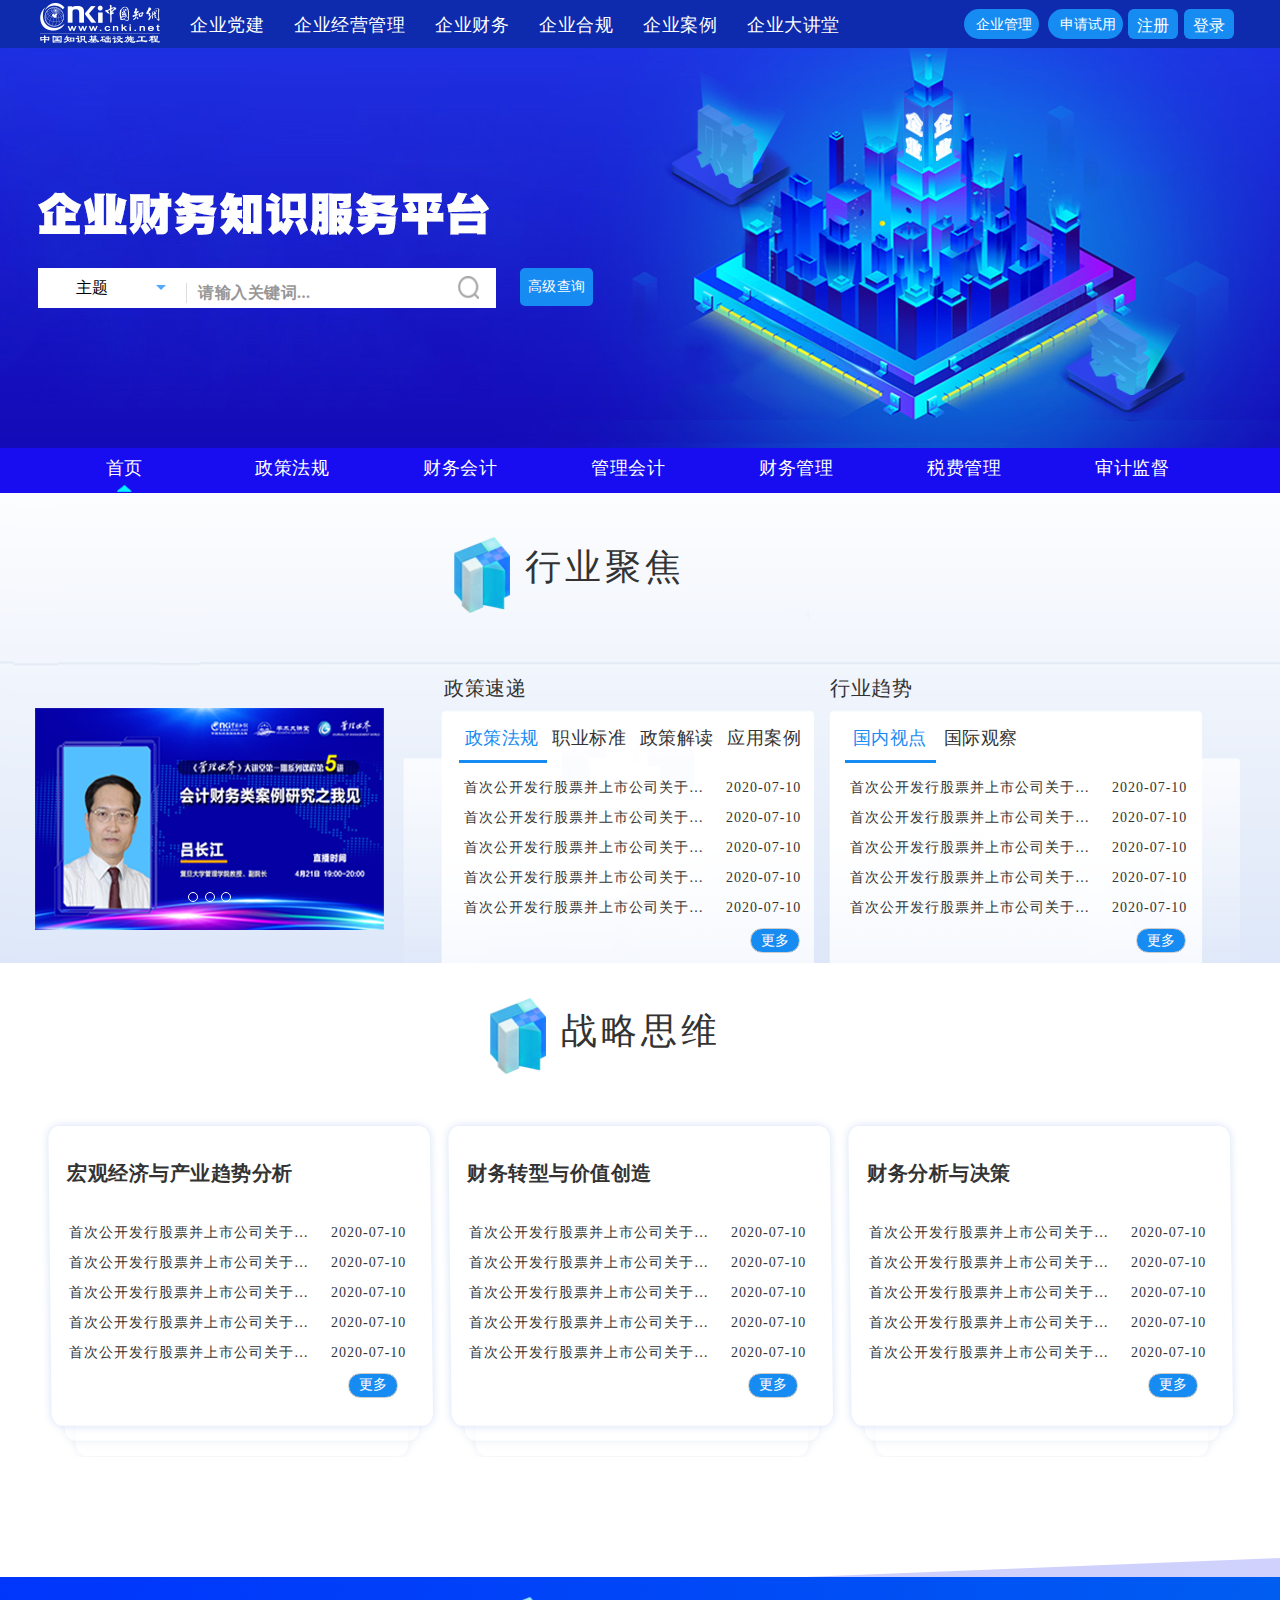
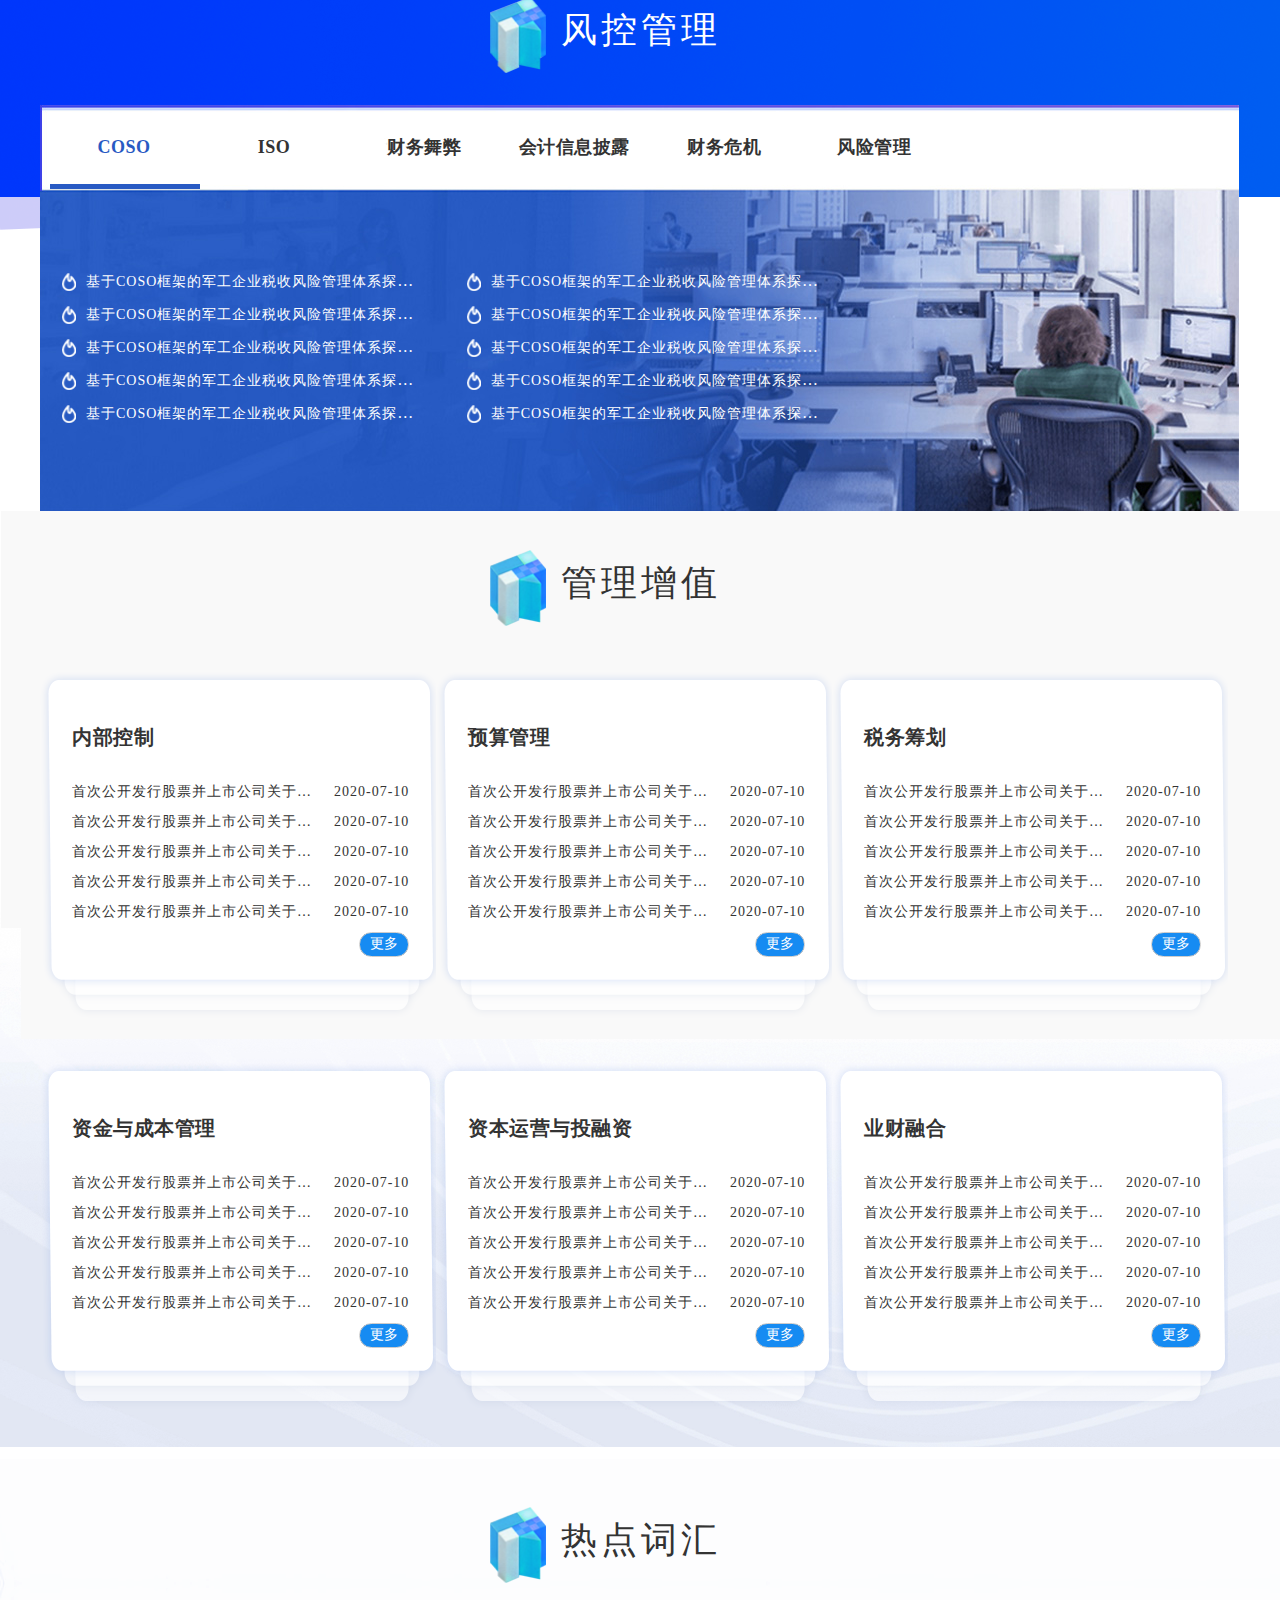
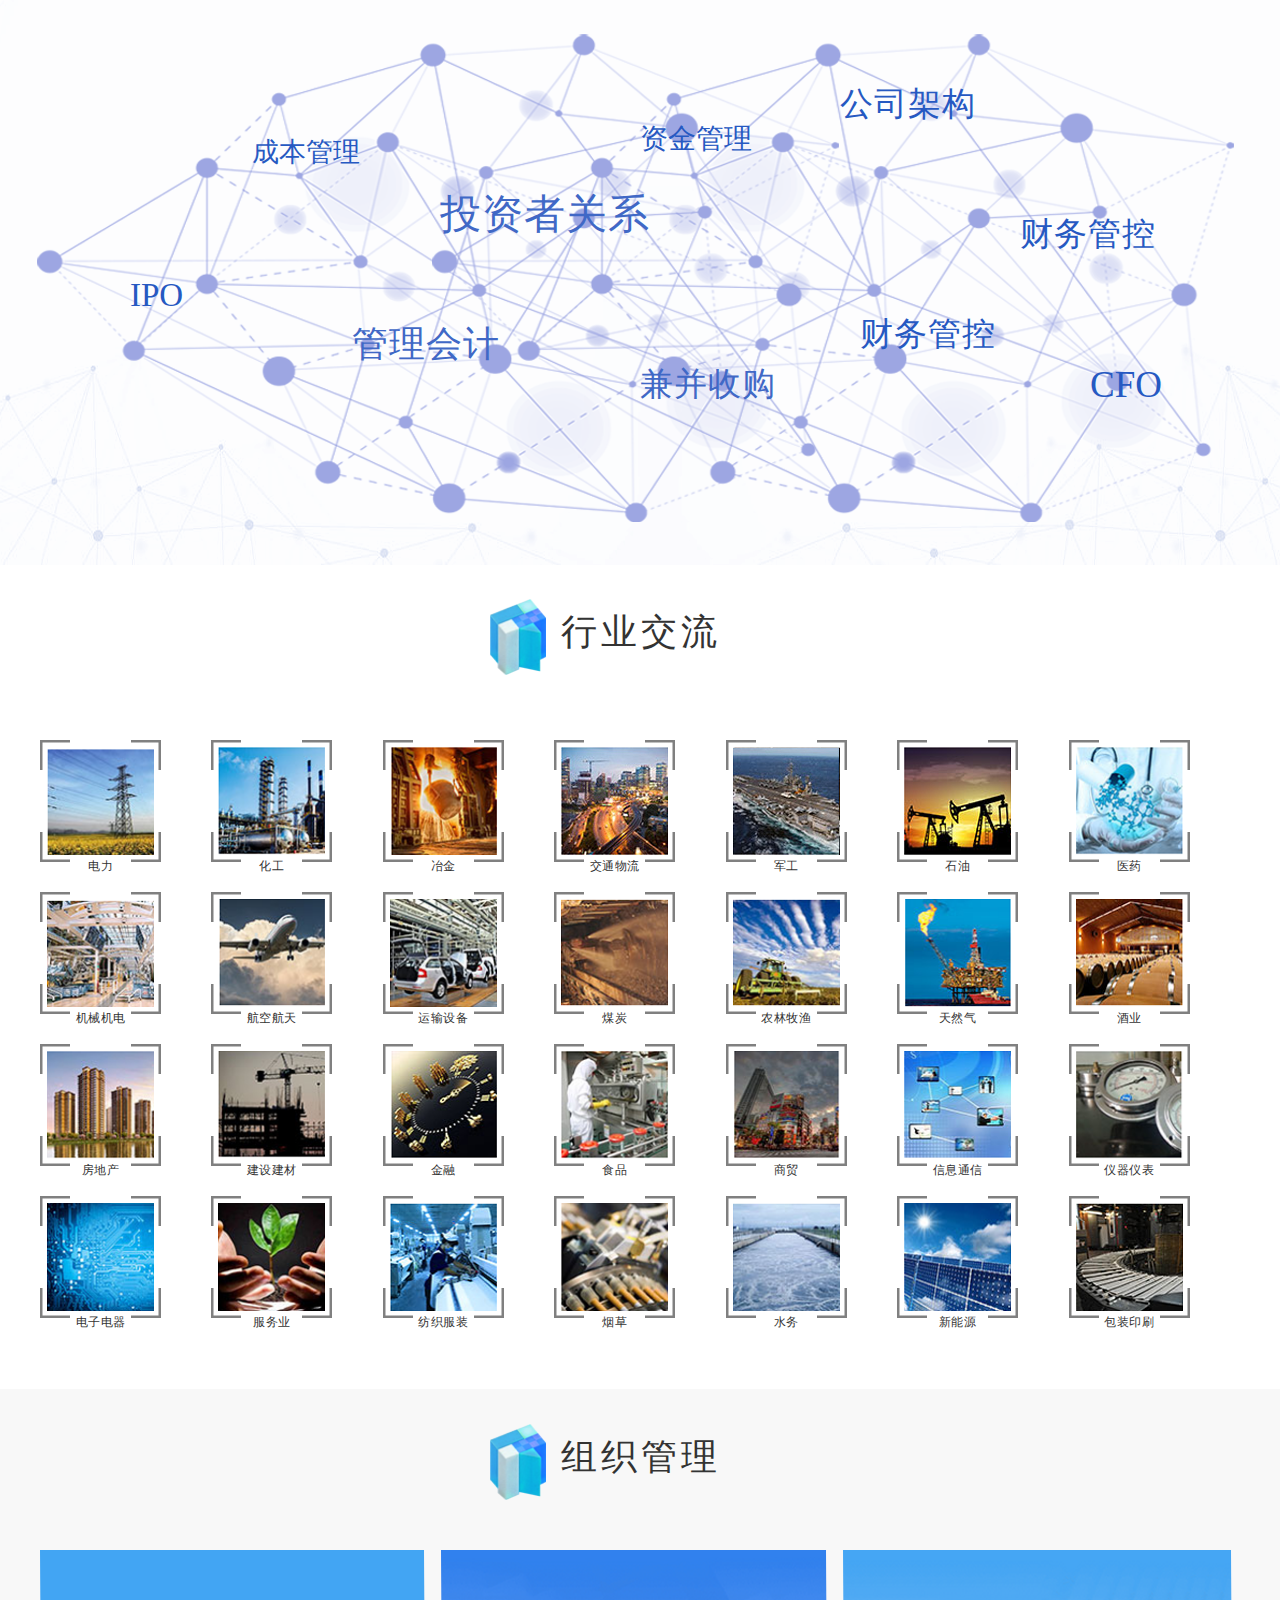
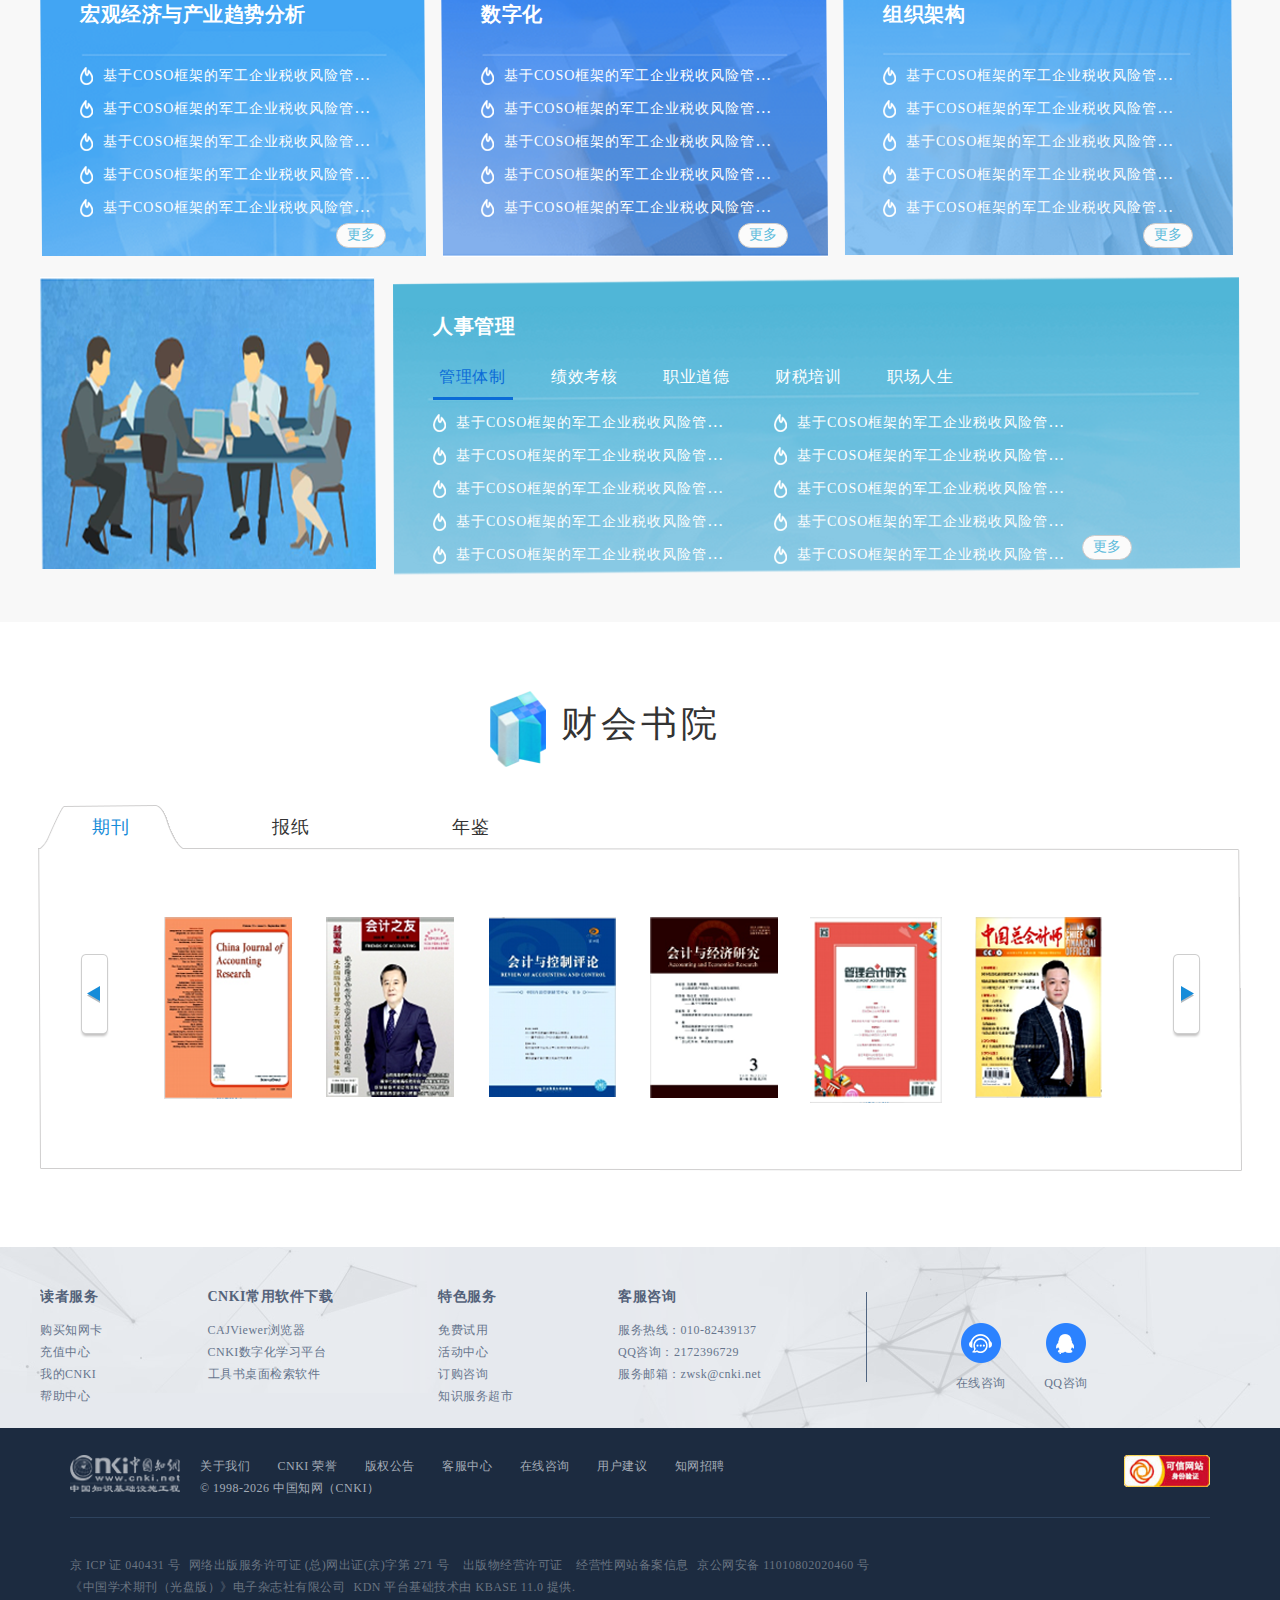
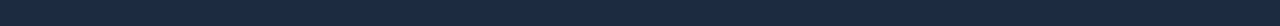
==== commit 887c747c: "commit" ====
--- a/index1.html
+++ b/index1.html
@@ -18,7 +18,7 @@
 <body>
 	<!-- 头部内容 -->
 	<div class="header">
-		<nav id="header-nav" class="navbar-default">
+		<div id="header-nav" class="navbar-default">
 		<div class="header-container">
 			<div class="top-header"><!-- brand and top menu -->
 					<div id="top-bar">
@@ -90,12 +90,12 @@
 		       </div><!-- 底部菜单栏结束 -->
 		 </div>
 		 <!-- 导航栏容器结束 -->
-		</nav>
+		</div>
 	</div>
 	<!-- main-content -->
 	<div id="main-content">
 		<!-- 行业模块 -->
-		<section id="industry">
+		<div id="industry" class="section">
 			<div class="container ins-container">
 				<div class="section-title ins-title">
 				<img src="images/section-title.png" alt="section-icon"><span>行业聚焦</span>
@@ -217,10 +217,10 @@
 					</div>
 				</div>
 			</div>
-		</section>
+		</div>
 
 		<!-- 战略思维模块 -->
-		<section id="strategy">
+		<div id="strategy" class="section">
 			<div class="str-container">
 				<div class="section-title">
 					<h2 class="center"><img src="images/section-title.png" alt="section-icon"><span>战略思维</span></h2>
@@ -404,9 +404,9 @@
 					</div>
 				</div>
 			</div>
-		</section>
+		</div>
 		<!-- 管理增值模块 -->
-		<section id="improvement-management">
+		<div id="improvement-management" class="section">
 			<div class="imp-container">
 				<div class="section-title">
 				<h2 class="center"><img src="images/section-title.png" alt="section-icon"><span>管理增值</span></h2>
@@ -496,9 +496,9 @@
 				</div>
 				</div> <!-- end of imp layout -->
 			</div>
-		</section>
+		</div>
 		<!-- 热点词汇section -->
-		<section id="heat-container">
+		<div id="heat-container" class="section">
 			<div class="heat-container">
 				<div class="section-title">
 				<h2 class="center"><img src="images/section-title.png" alt="section-icon"><span>热点词汇</span></h2>
@@ -516,9 +516,9 @@
 					<div id="mw10"><a href="#" target="_blank">CFO</a></div>
 				</div>
 			</div>
-		</section>
+		</div>
 		<!-- 行业交流模块 -->
-		<section id="communication">
+		<div id="communication" class="section">
 			<div class="com-container">
 				<div class="section-title">
 				<h2 class="center"><img src="images/section-title.png" alt="section-icon"><span>行业交流</span></h2>
@@ -564,9 +564,9 @@
 			</table>
 				</div>
 			</div>
-		</section>
+		</div>
 		<!-- 组织管理模块 -->
-		<section id="organization-management">
+		<div id="organization-management" class="seciton">
 			<div class="org-container">
 				<div class="section-title">
 				<h2 class="center"><img src="images/section-title.png" alt="section-icon"><span>组织管理</span></h2>
@@ -639,15 +639,19 @@
 									<div class="org-col1">
 									<ul class="nav bullet-points">
 									<li><img src="images/01-icon.png" alt=""><span>基于COSO框架的军工企业税收风险管理体系探索与实践</span></li>
-									<li><img src="images/01-icon.png" alt=""><span>1231231232</span></li>
-									<li><img src="images/01-icon.png" alt=""><span>1231231232</span></li>
+								<li><img src="images/01-icon.png" alt=""><span>基于COSO框架的军工企业税收风险管理体系探索与实践</span></li>
+								<li><img src="images/01-icon.png" alt=""><span>基于COSO框架的军工企业税收风险管理体系探索与实践</span></li>
+								<li><img src="images/01-icon.png" alt=""><span>基于COSO框架的军工企业税收风险管理体系探索与实践</span></li>
+								<li><img src="images/01-icon.png" alt=""><span>基于COSO框架的军工企业税收风险管理体系探索与实践</span></li>
 									</ul>
 									</div>
 									<div class="org-col2">
 									<ul class="nav bullet-points">
 									<li><img src="images/01-icon.png" alt=""><span>基于COSO框架的军工企业税收风险管理体系探索与实践</span></li>
-									<li><img src="images/01-icon.png" alt=""><span>1231231232</span></li>
-									<li><img src="images/01-icon.png" alt=""><span>1231231232</span></li>
+								<li><img src="images/01-icon.png" alt=""><span>基于COSO框架的军工企业税收风险管理体系探索与实践</span></li>
+								<li><img src="images/01-icon.png" alt=""><span>基于COSO框架的军工企业税收风险管理体系探索与实践</span></li>
+								<li><img src="images/01-icon.png" alt=""><span>基于COSO框架的军工企业税收风险管理体系探索与实践</span></li>
+								<li><img src="images/01-icon.png" alt=""><span>基于COSO框架的军工企业税收风险管理体系探索与实践</span></li>
 									</ul>
 									<button class="more-btn-white btn btn-default pull-right">更多</button>
 									</div>
@@ -656,15 +660,19 @@
 									<div class="org-col1">
 									<ul class="nav bullet-points">
 									<li><img src="images/01-icon.png" alt=""><span>基于COSO框架的军工企业税收风险管理体系探索与实践</span></li>
-									<li><img src="images/01-icon.png" alt=""><span>1231231232</span></li>
-									<li><img src="images/01-icon.png" alt=""><span>1231231232</span></li>
+								<li><img src="images/01-icon.png" alt=""><span>基于COSO框架的军工企业税收风险管理体系探索与实践</span></li>
+								<li><img src="images/01-icon.png" alt=""><span>基于COSO框架的军工企业税收风险管理体系探索与实践</span></li>
+								<li><img src="images/01-icon.png" alt=""><span>基于COSO框架的军工企业税收风险管理体系探索与实践</span></li>
+								<li><img src="images/01-icon.png" alt=""><span>基于COSO框架的军工企业税收风险管理体系探索与实践</span></li>
 									</ul>
 									</div>
 									<div class="org-col2">
 									<ul class="nav bullet-points">
 									<li><img src="images/01-icon.png" alt=""><span>基于COSO框架的军工企业税收风险管理体系探索与实践</span></li>
-									<li><img src="images/01-icon.png" alt=""><span>1231231232</span></li>
-									<li><img src="images/01-icon.png" alt=""><span>1231231232</span></li>
+								<li><img src="images/01-icon.png" alt=""><span>基于COSO框架的军工企业税收风险管理体系探索与实践</span></li>
+								<li><img src="images/01-icon.png" alt=""><span>基于COSO框架的军工企业税收风险管理体系探索与实践</span></li>
+								<li><img src="images/01-icon.png" alt=""><span>基于COSO框架的军工企业税收风险管理体系探索与实践</span></li>
+								<li><img src="images/01-icon.png" alt=""><span>基于COSO框架的军工企业税收风险管理体系探索与实践</span></li>
 									</ul>
 									<button class="more-btn-white btn btn-default pull-right">更多</button>
 									</div>
@@ -673,15 +681,19 @@
 									<div class="org-col1">
 									<ul class="nav bullet-points">
 									<li><img src="images/01-icon.png" alt=""><span>基于COSO框架的军工企业税收风险管理体系探索与实践</span></li>
-									<li><img src="images/01-icon.png" alt=""><span>1231231232</span></li>
-									<li><img src="images/01-icon.png" alt=""><span>1231231232</span></li>
+								<li><img src="images/01-icon.png" alt=""><span>基于COSO框架的军工企业税收风险管理体系探索与实践</span></li>
+								<li><img src="images/01-icon.png" alt=""><span>基于COSO框架的军工企业税收风险管理体系探索与实践</span></li>
+								<li><img src="images/01-icon.png" alt=""><span>基于COSO框架的军工企业税收风险管理体系探索与实践</span></li>
+								<li><img src="images/01-icon.png" alt=""><span>基于COSO框架的军工企业税收风险管理体系探索与实践</span></li>
 									</ul>
 									</div>
 									<div class="org-col2">
 									<ul class="nav bullet-points">
 									<li><img src="images/01-icon.png" alt=""><span>基于COSO框架的军工企业税收风险管理体系探索与实践</span></li>
-									<li><img src="images/01-icon.png" alt=""><span>1231231232</span></li>
-									<li><img src="images/01-icon.png" alt=""><span>1231231232</span></li>
+								<li><img src="images/01-icon.png" alt=""><span>基于COSO框架的军工企业税收风险管理体系探索与实践</span></li>
+								<li><img src="images/01-icon.png" alt=""><span>基于COSO框架的军工企业税收风险管理体系探索与实践</span></li>
+								<li><img src="images/01-icon.png" alt=""><span>基于COSO框架的军工企业税收风险管理体系探索与实践</span></li>
+								<li><img src="images/01-icon.png" alt=""><span>基于COSO框架的军工企业税收风险管理体系探索与实践</span></li>
 									</ul>
 									<button class="more-btn-white btn btn-default pull-right">更多</button>
 									</div>
@@ -690,15 +702,19 @@
 									<div class="org-col1">
 									<ul class="nav bullet-points">
 									<li><img src="images/01-icon.png" alt=""><span>基于COSO框架的军工企业税收风险管理体系探索与实践</span></li>
-									<li><img src="images/01-icon.png" alt=""><span>1231231232</span></li>
-									<li><img src="images/01-icon.png" alt=""><span>1231231232</span></li>
+								<li><img src="images/01-icon.png" alt=""><span>基于COSO框架的军工企业税收风险管理体系探索与实践</span></li>
+								<li><img src="images/01-icon.png" alt=""><span>基于COSO框架的军工企业税收风险管理体系探索与实践</span></li>
+								<li><img src="images/01-icon.png" alt=""><span>基于COSO框架的军工企业税收风险管理体系探索与实践</span></li>
+								<li><img src="images/01-icon.png" alt=""><span>基于COSO框架的军工企业税收风险管理体系探索与实践</span></li>
 									</ul>
 									</div>
 									<div class="org-col2">
 									<ul class="nav bullet-points">
 									<li><img src="images/01-icon.png" alt=""><span>基于COSO框架的军工企业税收风险管理体系探索与实践</span></li>
-									<li><img src="images/01-icon.png" alt=""><span>1231231232</span></li>
-									<li><img src="images/01-icon.png" alt=""><span>1231231232</span></li>
+								<li><img src="images/01-icon.png" alt=""><span>基于COSO框架的军工企业税收风险管理体系探索与实践</span></li>
+								<li><img src="images/01-icon.png" alt=""><span>基于COSO框架的军工企业税收风险管理体系探索与实践</span></li>
+								<li><img src="images/01-icon.png" alt=""><span>基于COSO框架的军工企业税收风险管理体系探索与实践</span></li>
+								<li><img src="images/01-icon.png" alt=""><span>基于COSO框架的军工企业税收风险管理体系探索与实践</span></li>
 									</ul>
 									<button class="more-btn-white btn btn-default pull-right">更多</button>
 									</div>
@@ -707,15 +723,19 @@
 									<div class="org-col1">
 									<ul class="nav bullet-points">
 									<li><img src="images/01-icon.png" alt=""><span>基于COSO框架的军工企业税收风险管理体系探索与实践</span></li>
-									<li><img src="images/01-icon.png" alt=""><span>1231231232</span></li>
-									<li><img src="images/01-icon.png" alt=""><span>1231231232</span></li>
+								<li><img src="images/01-icon.png" alt=""><span>基于COSO框架的军工企业税收风险管理体系探索与实践</span></li>
+								<li><img src="images/01-icon.png" alt=""><span>基于COSO框架的军工企业税收风险管理体系探索与实践</span></li>
+								<li><img src="images/01-icon.png" alt=""><span>基于COSO框架的军工企业税收风险管理体系探索与实践</span></li>
+								<li><img src="images/01-icon.png" alt=""><span>基于COSO框架的军工企业税收风险管理体系探索与实践</span></li>
 									</ul>
 									</div>
 									<div class="org-col2">
 									<ul class="nav bullet-points">
 									<li><img src="images/01-icon.png" alt=""><span>基于COSO框架的军工企业税收风险管理体系探索与实践</span></li>
-									<li><img src="images/01-icon.png" alt=""><span>1231231232</span></li>
-									<li><img src="images/01-icon.png" alt=""><span>1231231232</span></li>
+								<li><img src="images/01-icon.png" alt=""><span>基于COSO框架的军工企业税收风险管理体系探索与实践</span></li>
+								<li><img src="images/01-icon.png" alt=""><span>基于COSO框架的军工企业税收风险管理体系探索与实践</span></li>
+								<li><img src="images/01-icon.png" alt=""><span>基于COSO框架的军工企业税收风险管理体系探索与实践</span></li>
+								<li><img src="images/01-icon.png" alt=""><span>基于COSO框架的军工企业税收风险管理体系探索与实践</span></li>
 									</ul>
 									<button class="more-btn-white btn btn-default pull-right">更多</button>
 									</div>
@@ -725,9 +745,9 @@
 					</div>
 				</div>
 			</div>
-		</section>
+		</div>
 		<!-- 财会书院模块 -->
-		<section id="book-section">
+		<div id="book-section" class="section">
 			<div class="book-container">
 				<div class="section-title">
 				<h2 class="center"><img src="images/section-title.png" alt="section-icon"><span>财会书院</span></h2>
@@ -786,7 +806,7 @@
 					</div>
 				</div>
 			</div>
-		</section>
+		</div>
 	</div>	
 	<!-- end of main-content -->
     <div class="footer">
--- a/css/mCustom.css
+++ b/css/mCustom.css
@@ -8,7 +8,7 @@
 	margin-top:0px;
 	width: 100%;
 }
-section{
+div.section{
 	width:100%;
 }
 div#main-content{
@@ -341,7 +341,7 @@
 #industry > div > div.section-title.ins-title{
 	padding-top:10px;
 }
-section#industry{
+div#industry{
 	width:100%;
 	height:470px;
 	padding-top:34px;
@@ -489,7 +489,7 @@
 	border-bottom:3px solid #168bf2;
 }
 /******* 战略思维 section **********/
-section#strategy{
+#strategy{
 	padding-top:35px;
 	width:100%;
 	margin-top: 0;
@@ -532,7 +532,7 @@
 }
 /******* finish 战略思维 section **********/
 /******* 风控管理 section **********/
-section#risk-management{
+#risk-management{
 	width:100%;
 	margin-top:75px;
 	padding-top:65px;
@@ -607,7 +607,7 @@
 /* end of content layout */
 /******* end of 风控管理 section **********/
 /******* 管理增值 section **********/
-section#improvement-management{
+#improvement-management{
 	width:100%;
 	background: url("../images/bg-improvement.png") no-repeat;
 	height:938px;
@@ -668,7 +668,7 @@
 }
 /******* end of 管理增值 section **********/
 /******* 热点词汇 section **********/
-section#heat-container{
+#heat-container{
 	width:100%;
 	background:url("../images/bg-heatmap.png") no-repeat center bottom;
 	margin-top: 10px;
@@ -687,7 +687,7 @@
 /****单词布局效果****/
 div#mw1 a{
 	position:relative;
-	top:107px;
+	top:150px;
 	left:212px;
 	width: 108px;
 	height: 26px;
@@ -700,7 +700,7 @@
 }
 div#mw2 a{
 	position:relative;
-	top:207px;
+	top:250px;
 	left:90px;
 	width: 52px;
 	height: 25px;
@@ -713,7 +713,7 @@
 }
 div#mw3 a{
 	position:relative;
-	top:208px;
+	top:250px;
 	left:312px;
 	width: 146px;
 	height: 36px;
@@ -727,7 +727,7 @@
 }
 div#mw4 a{
 	position:relative;
-	top:20px;
+	top:70px;
 	left:400px;
 	width: 210px;
 	height: 41px;
@@ -741,7 +741,7 @@
 }
 div#mw5 a{
 	position:relative;
-	top:-100px;
+	top:-50px;
 	left:600px;
 	width: 108px;
 	height: 27px;
@@ -754,7 +754,7 @@
 }
 div#mw6 a{
 	position:relative;
-	top:100px;
+	top:150px;
 	left:600px;
 	width: 134px;
 	height: 33px;
@@ -768,7 +768,7 @@
 }
 div#mw7 a{
 	position:relative;
-	top:-220px;
+	top:-180px;
 	left:800px;
 	width: 134px;
 	height: 33px;
@@ -782,7 +782,7 @@
 }
 div#mw8 a{
 	position:relative;
-	top:-150px;
+	top:-100px;
 	left:980px;
 	width: 135px;
 	height: 32px;
@@ -796,7 +796,7 @@
 }
 div#mw9 a{
 	position:relative;
-	top:-100px;
+	top:-50px;
 	left:820px;
 	width: 135px;
 	height: 32px;
@@ -810,7 +810,7 @@
 }
 div#mw10 a{
 	position:relative;
-	top:-100px;
+	top:-50px;
 	left:1050px;
 	width: 76px;
 	height: 28px;
@@ -823,7 +823,7 @@
 }
 /******* end of 热点词汇 section **********/
 /******* 行业交流 section **********/
-section#communication{
+#communication{
 	width:100%;
 	padding-top: 34px;
 	padding-bottom: 41px;
@@ -931,7 +931,7 @@
 }
 /******* end of 行业交流 section **********/
 /******* 组织管理 section **********/
-section#organization-management{
+#organization-management{
 	width:100%;
 	padding-top: 35px;
 	height:833px;
@@ -986,12 +986,12 @@
 #org-box4{
 	background: url("../images/42-org.png") no-repeat;
 	float:left;
-	height:292px;
+	height:300px;
 	width:336px;
 }
 #org-box5{
 	background:url("../images/41-org.png") no-repeat;
-	height:298px;
+	height:300px;
 	width:847px;
 	margin-left: 10px;
 	padding-left: 40px;
@@ -1058,18 +1058,26 @@
 }
 div.org-col2{
 	display: inline-block;
-	width:341px;
+	width:370px;
+}
+div.org-col2 button{
+	margin-top: -5px;
+
 }
 #gltz > div.org-col2 > button{
-	position:relative;
-	top:-20px;
-}
-
+	
+}
 div.org-lists ul li{
 	width:300px;
-	line-height: 30px;
+	line-height: 29px;
 	margin:0;
 }
+div.org-lists ul li img{
+	width: 13px;
+	height: 18px;
+	color: #fbfbfb;
+}
+
 div.org-lists ul{height:134px;}
 .org-lists button{
 	margin-top:30px;
@@ -1077,7 +1085,7 @@
 
 /******* end o f组织管理 section **********/
 /******* 财会书院 section **********/
-section#book-section{
+#book-section{
 	width:100%;
 	padding-top: 69px;
 }
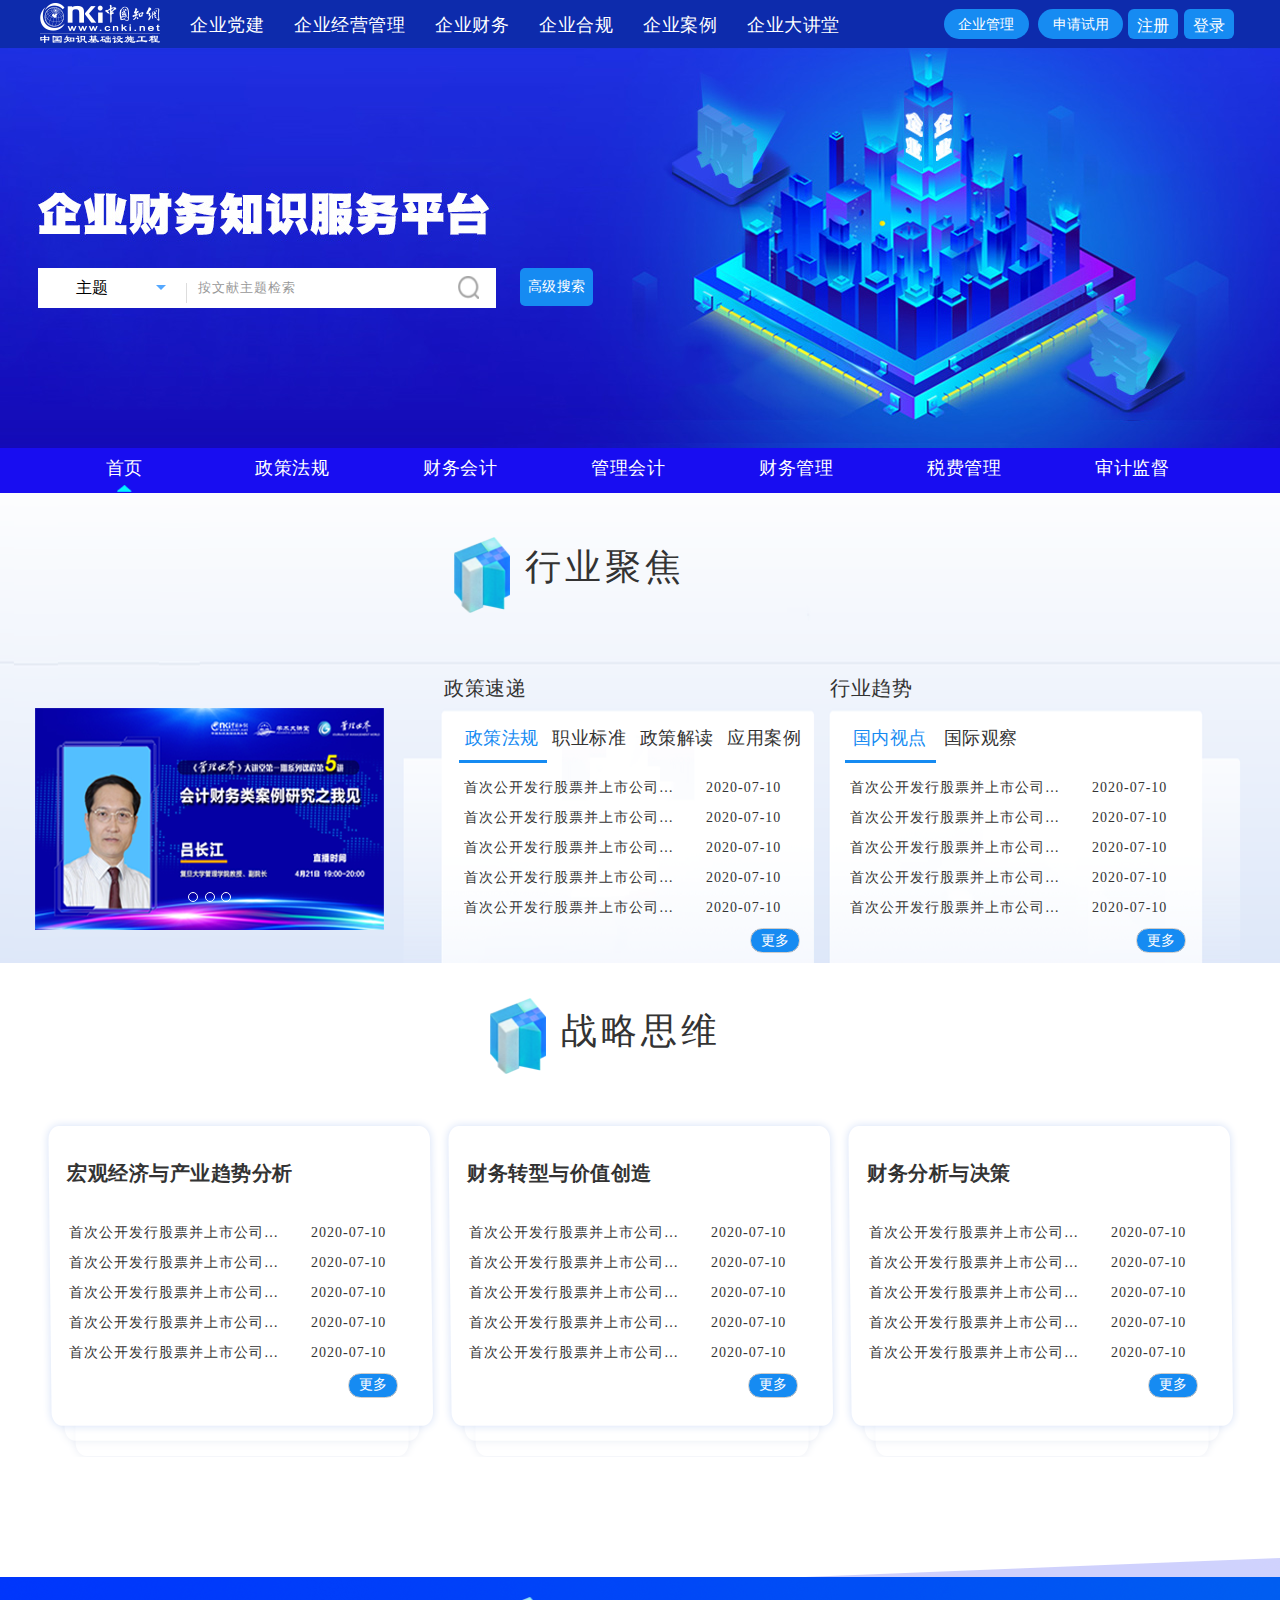
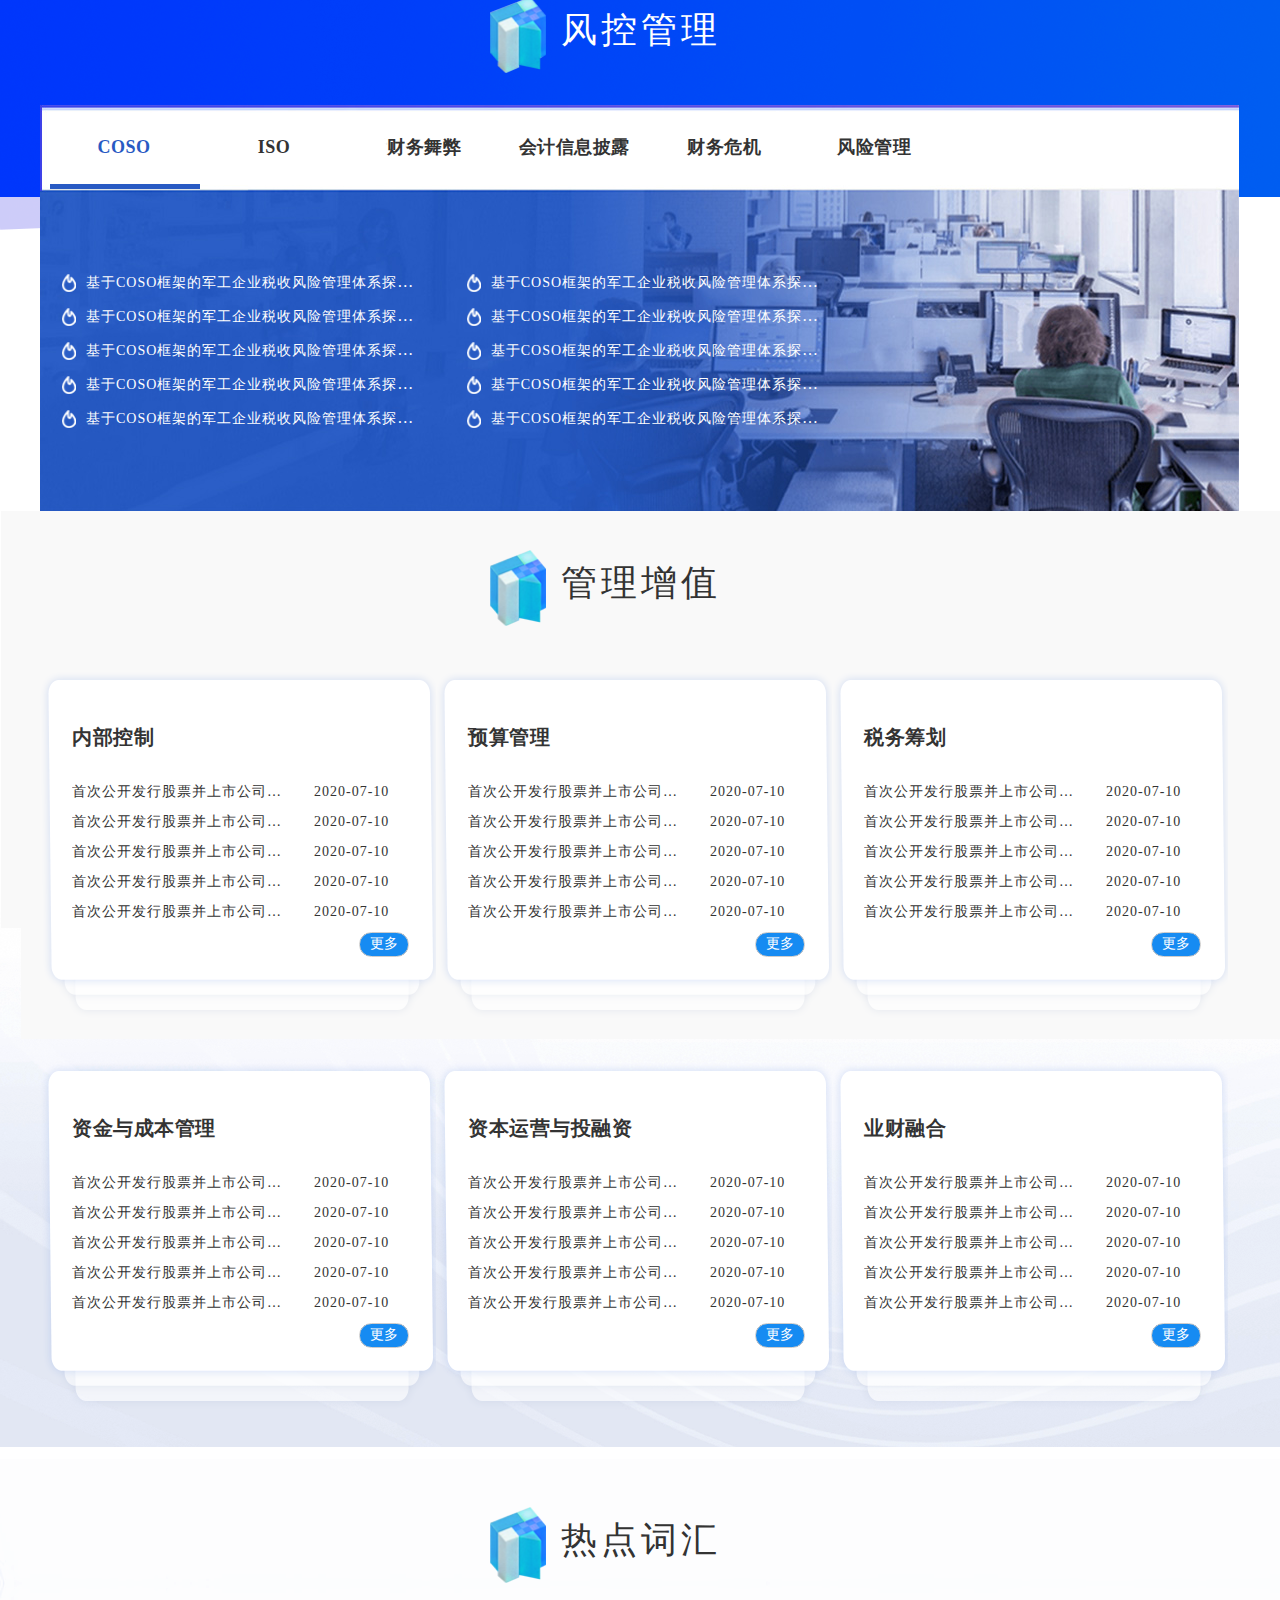
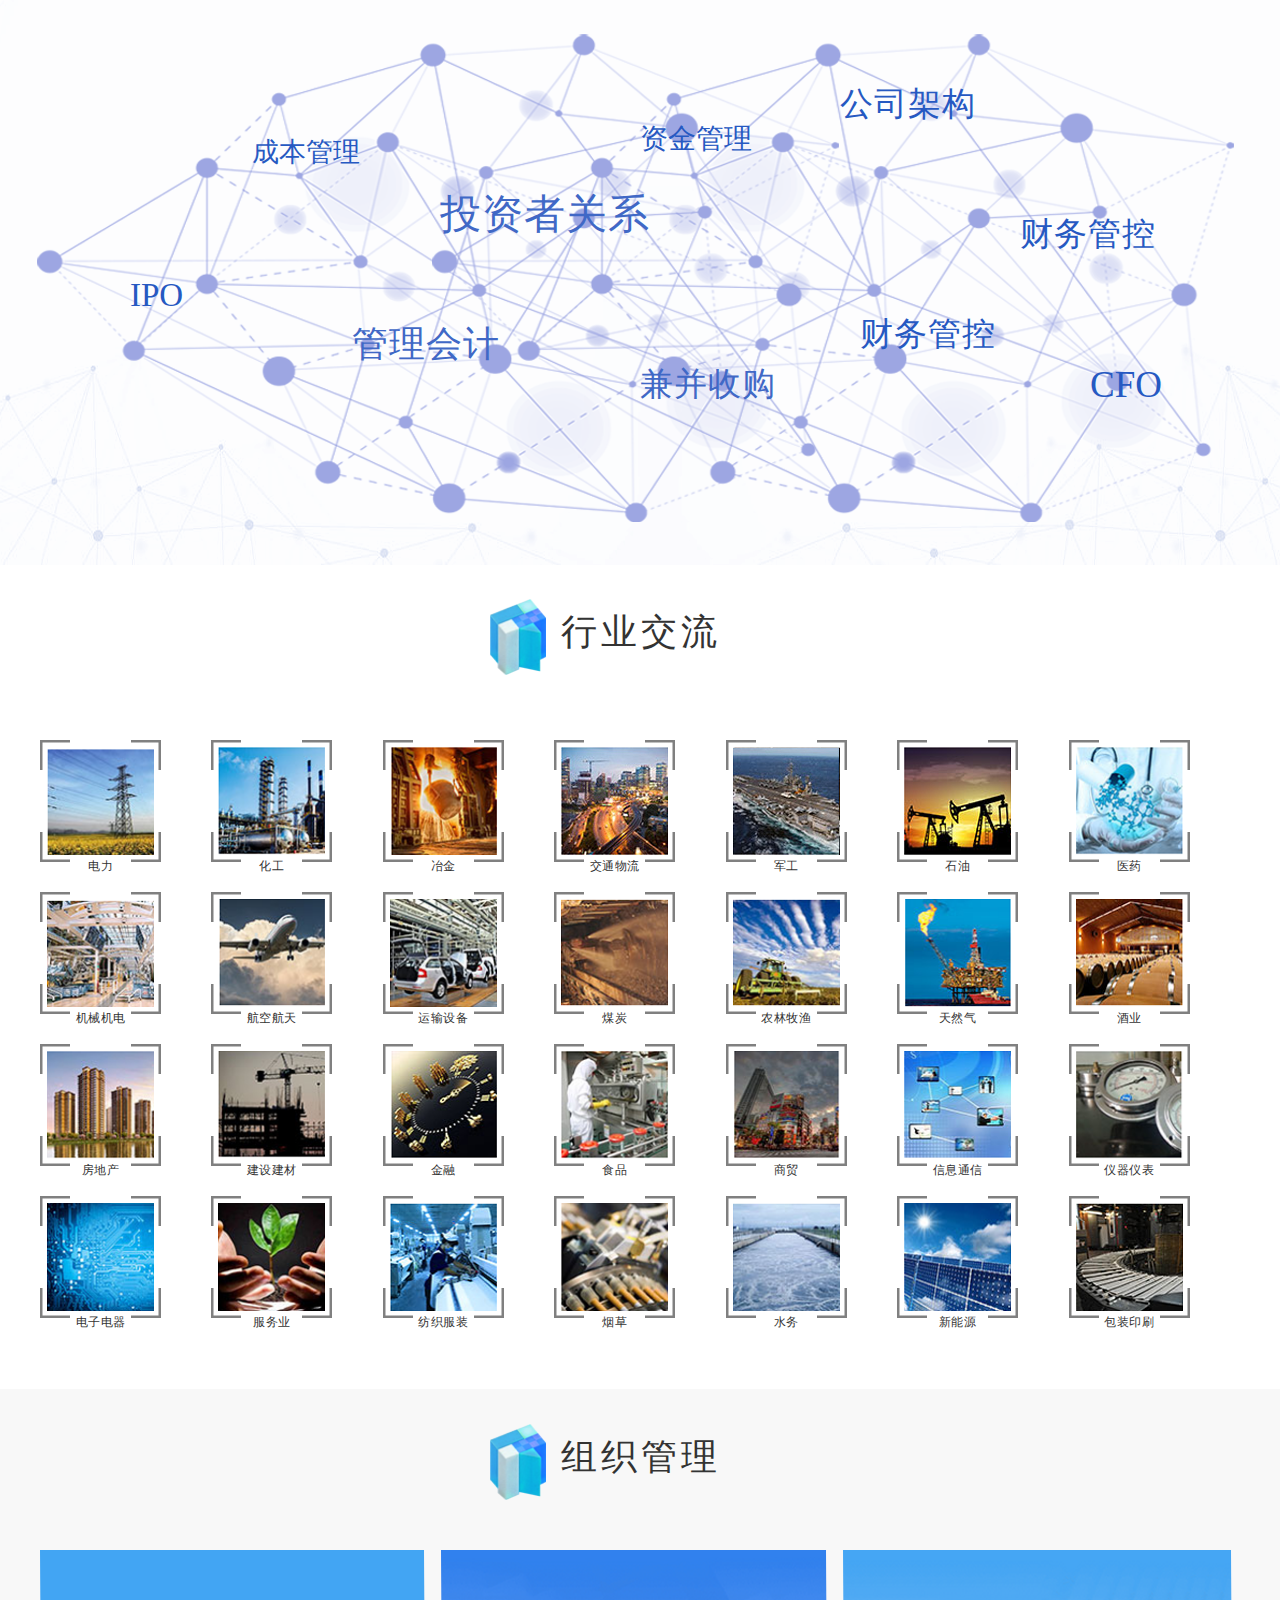
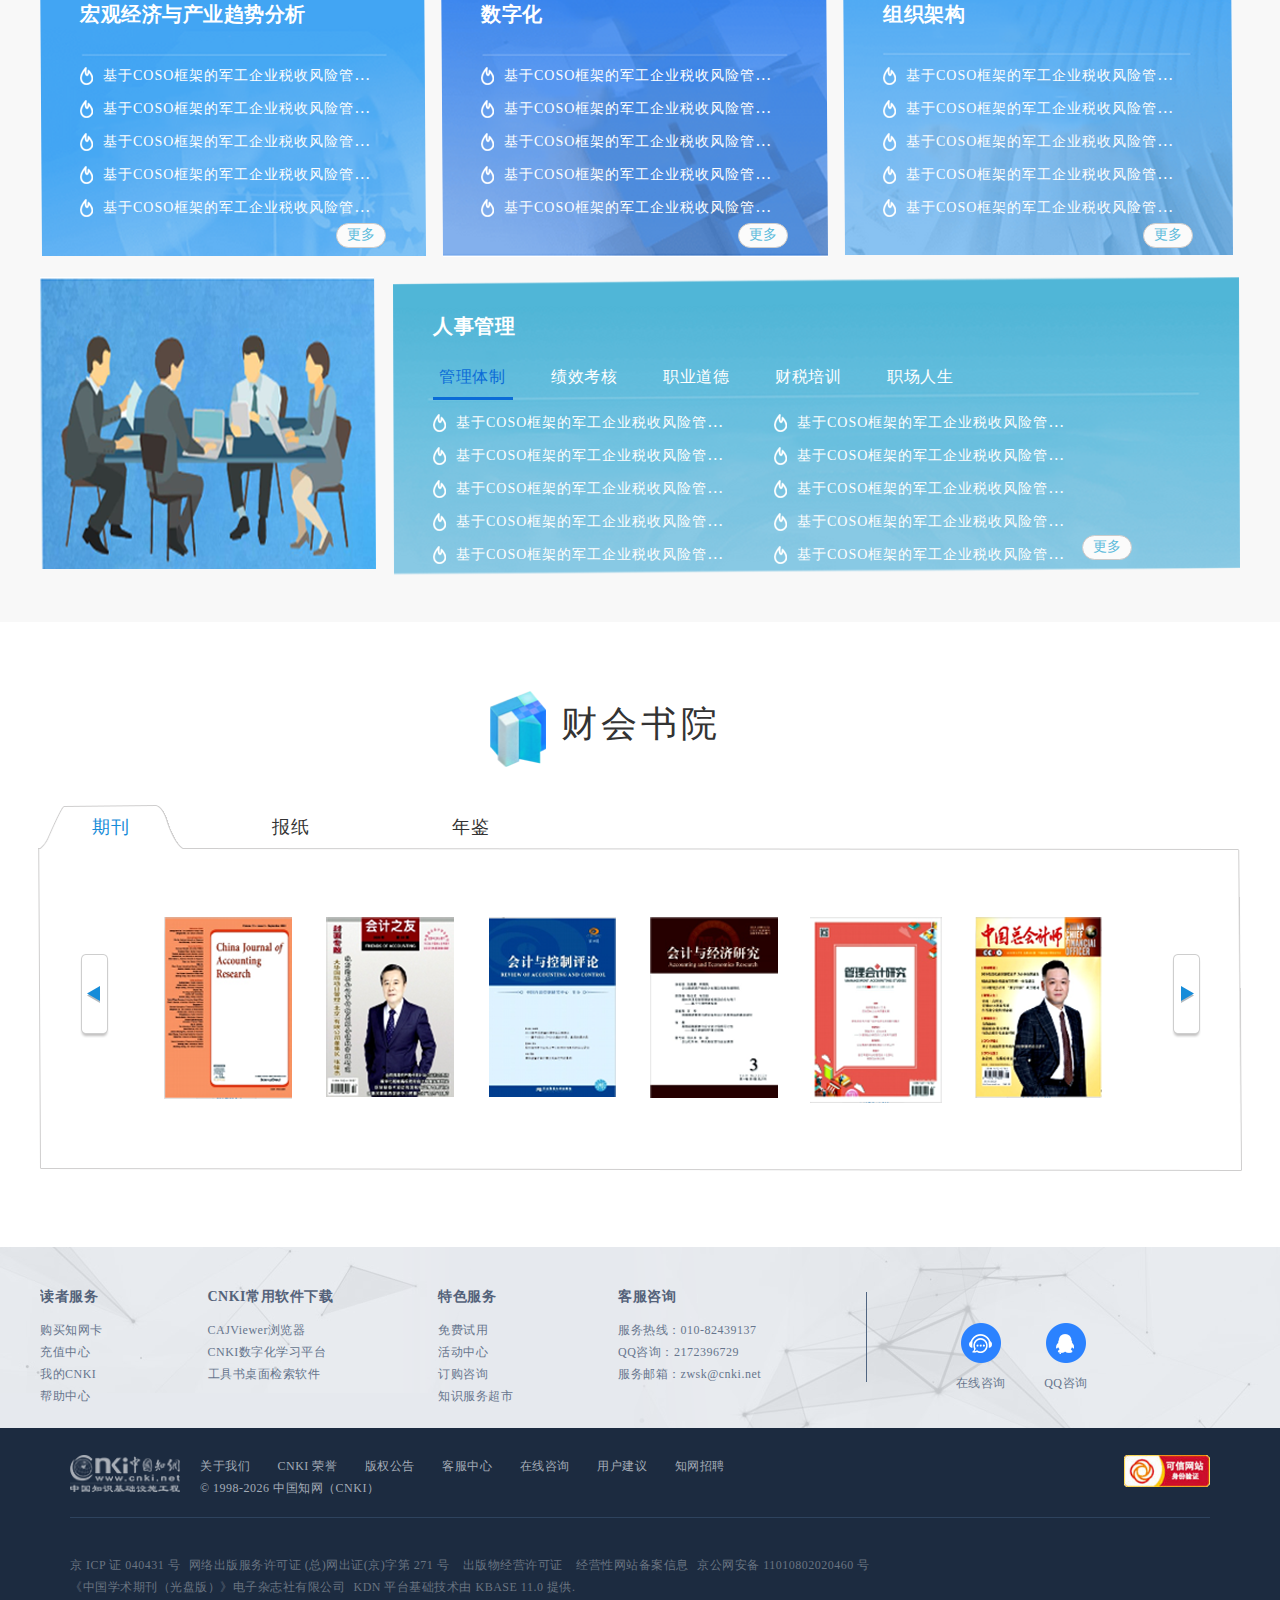
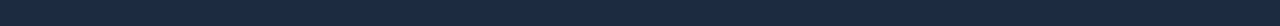
==== commit 20a13844: "change..add" ====
--- a/index1.html
+++ b/index1.html
@@ -59,7 +59,7 @@
                             </ul>
                         </div>
                         <div class="secx ">
-                            <label class="pholder" for="searchtext1"> 请输入关键词...</label>
+                            <label class="pholder" for="searchtext1"> 按文献主题检索</label>
                             <input id="searchtext1" class="inputtext" autocomplete="off" type="text" name="textfiled"
                                 maxlength="100">
                                 <!-- <input class="secbtn" type="button" value="查询"> -->
@@ -69,7 +69,7 @@
                     </div>
                 </div>
                 <!-- 主题的高级检索 -->
-                <a class="search-g-link fl" href="//hydev.cnki.net/KNS/brief/result.aspx?dbprefix=SQJJ" target="_blank" data-uid="no">高级查询</a>
+                <a class="search-g-link fl" href="//hydev.cnki.net/KNS/brief/result.aspx?dbprefix=SQJJ" target="_blank" data-uid="no">高级搜索</a>
             </div>
 				<!-- end of search bar -->
 
@@ -903,6 +903,10 @@
           </div>
       </div>
 </div>
+<div id="return-top">
+        <a href="javascript:scroll(0,0);" title="返回顶部" alt="返回顶部"></a>
+ </div>
+<!-- end of footer -->
 	<!-- jquery -->
 	<script type="text/javascript" src="js/lib/jquery.min.js?v=1.2"></script>
     <script type="text/javascript" src="js/lib/jquery-migrate.min.js?v=1.4.1"></script>
@@ -910,6 +914,15 @@
 	<!-- script 文件 -->
 	<script src="js/script.js"></script>
 	<script src="//hydev.cnki.net/HYHPSContent/Scripts/pageInit" type="text/javascript"></script>
+	<script type="text/javascript">
+        $(window).scroll(function () {
+            if ($(window).scrollTop() > 150) {
+                $("#return-top").show();
+            } else {
+                $("#return-top").hide();
+            }
+        });
+   </script>
 	<!-- Bootstrap js引用 -->
 	<script src="https://cdn.jsdelivr.net/npm/bootstrap@3.3.7/dist/js/bootstrap.min.js" integrity="sha384-Tc5IQib027qvyjSMfHjOMaLkfuWVxZxUPnCJA7l2mCWNIpG9mGCD8wGNIcPD7Txa" crossorigin="anonymous"></script>
 </body>
--- a/css/mCustom.css
+++ b/css/mCustom.css
@@ -40,7 +40,7 @@
 	color: #333333;
 }
 table.list-tb td a{
-	width:230px;
+	width:220px;
 	text-align: left;
 	overflow: hidden;
 	font-size: 14px;
@@ -55,7 +55,7 @@
 	text-overflow: ellipsis;
 }
 table.list-tb td.date{
-	width:80px;
+	width:100px;
 }
 table.list-tb td.gap{
 	width:22px;
@@ -124,6 +124,9 @@
 	padding:0;
 	margin-top:5px;
 }
+.more-btn:hover{
+	color:#00f4ff;
+}
 .more-btn-white{
 	width: 50px;
 	height: 25px;
@@ -201,7 +204,7 @@
 	float:right;
 }
 div.top-bar-group button{
-	width:75px;
+	width:85px;
 	margin-right: 5px;
 	border:0;
 	color:white;
@@ -234,7 +237,22 @@
 	float:right;
 	text-align: center;
 }
-li#lgarea a:hover{color:black}
+li#lgarea a:hover{color:#00f4ff;}
+div.top-bar-group button:hover{color:#00f4ff;}
+#banner > div > a:hover{color:#00f4ff;}
+.secx label{
+	width: 120px;
+	height: 14px;
+	font-family: MicrosoftYaHei;
+	font-size: 13px;
+	font-weight: normal;
+	font-stretch: normal;
+	line-height: 40px;
+	letter-spacing: 1px;
+	color: #333333;
+	margin-top: -5px;
+}
+.mod-search-singlebox-s2 .keylist .list {line-height: 35px;}
 /*******完成修改最上面的导航栏**********/
 
 /******* 修改搜索框 **********/
@@ -600,7 +618,12 @@
 	display:inline-block;
 	margin-left: 25px;
 }
-#rsk-body li{
+div.rsk-right > ul > li{
+	line-height: 33px;
+	color:white;
+}
+div.rsk-left> ul > li{
+	line-height: 33px;
 	color:white;
 }
 
@@ -1069,7 +1092,7 @@
 }
 div.org-lists ul li{
 	width:300px;
-	line-height: 29px;
+	line-height: 30px;
 	margin:0;
 }
 div.org-lists ul li img{
